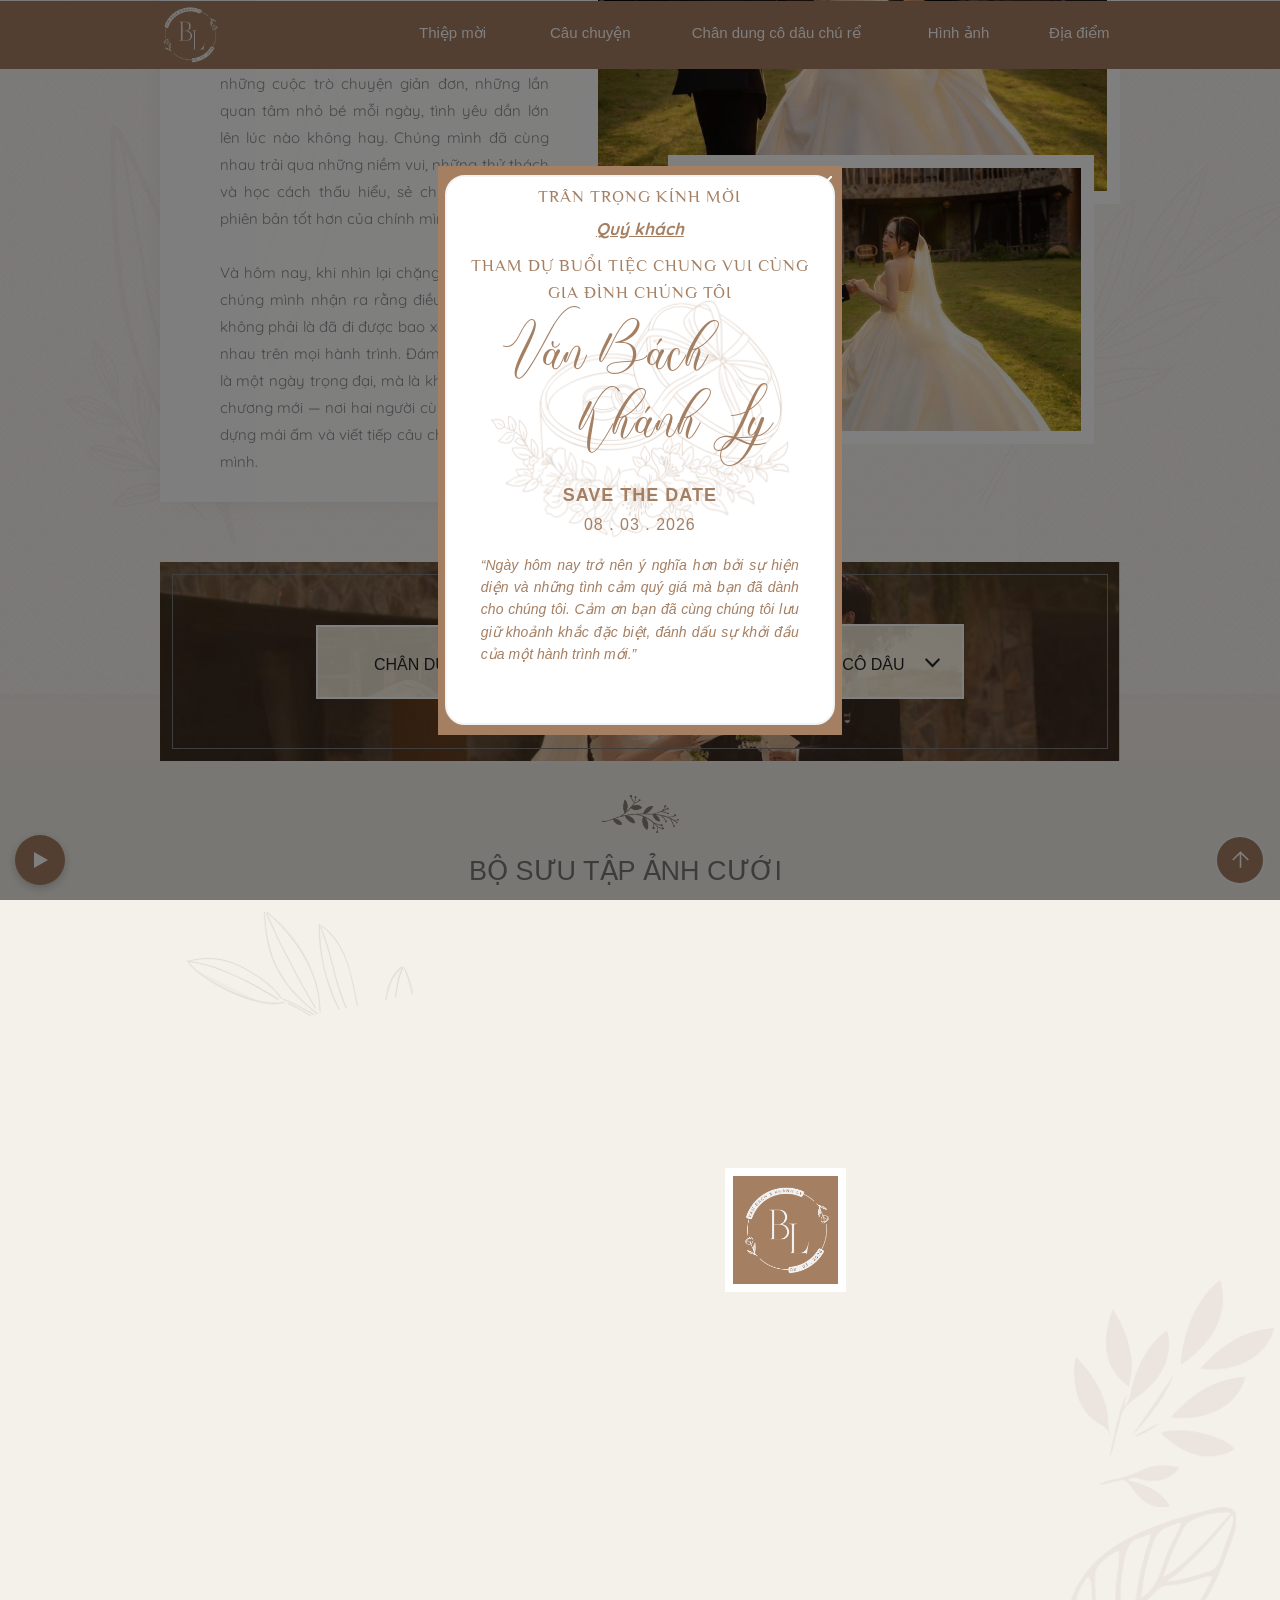
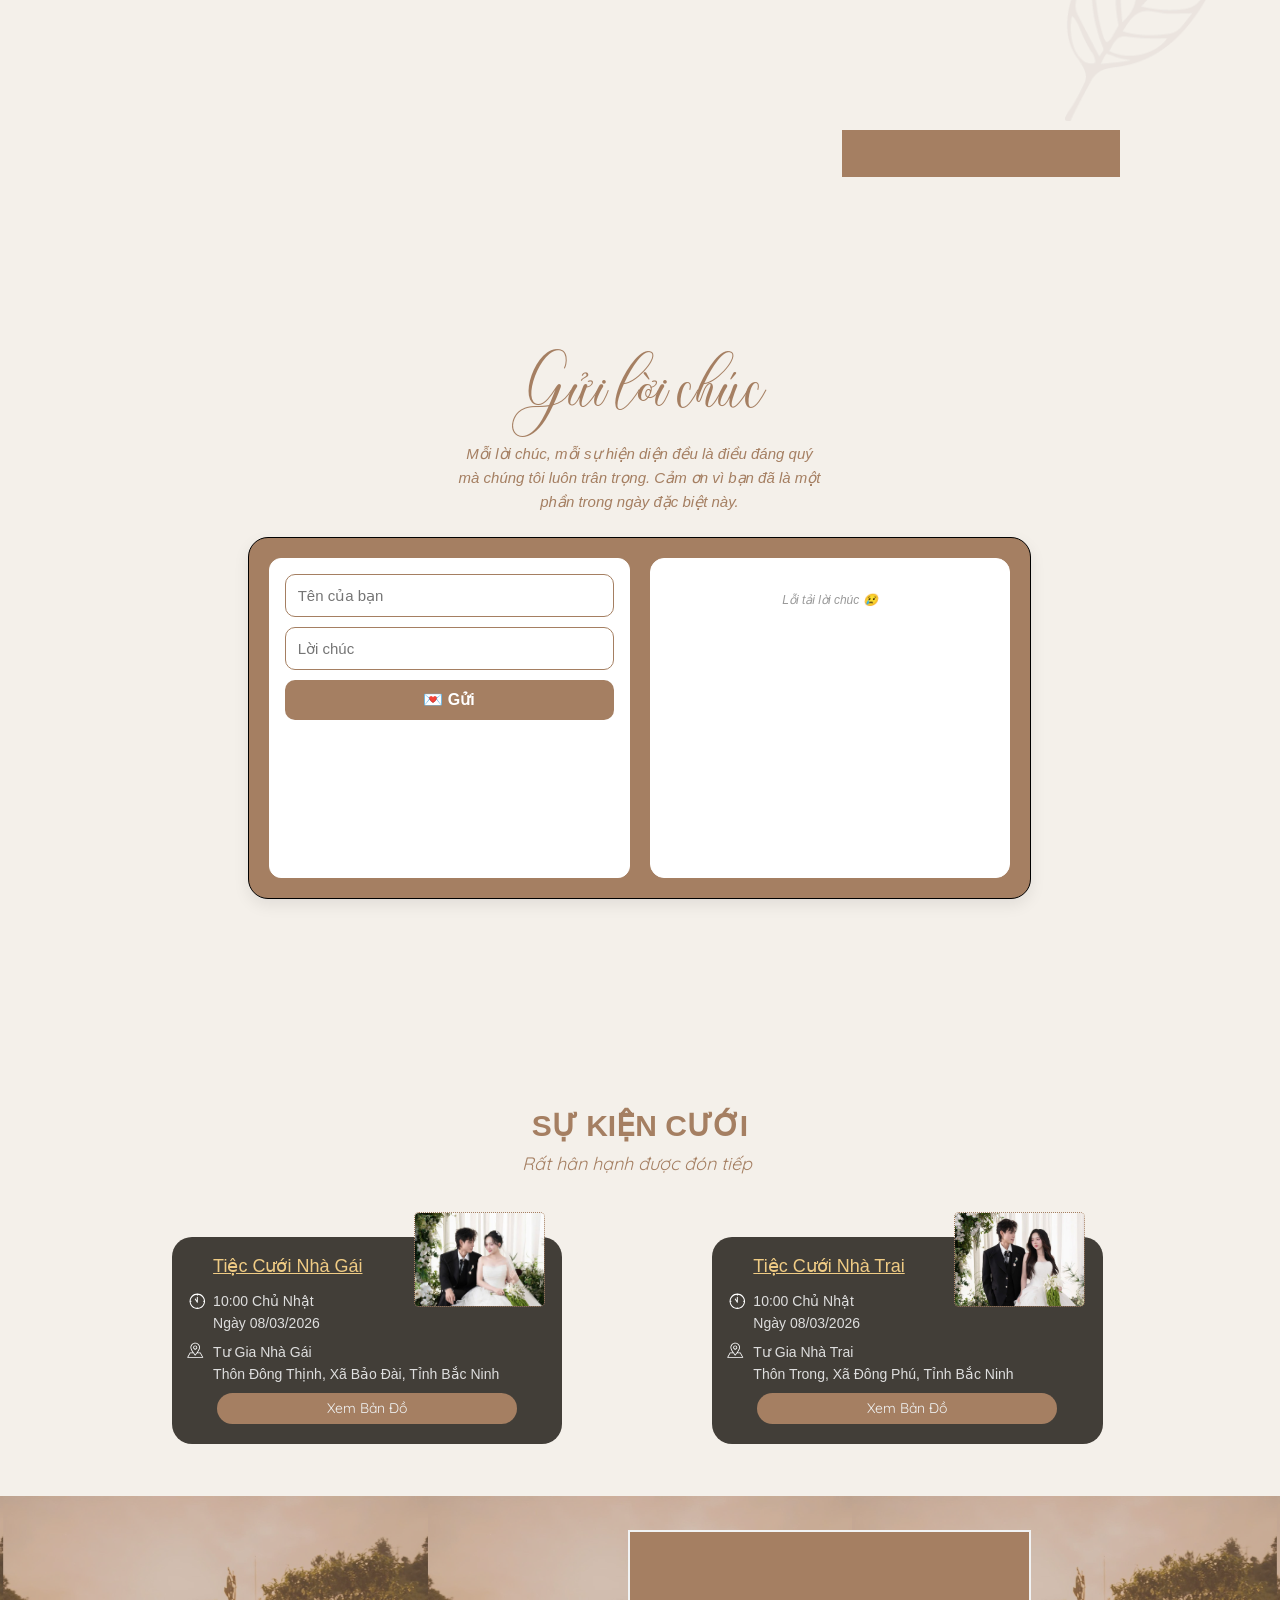
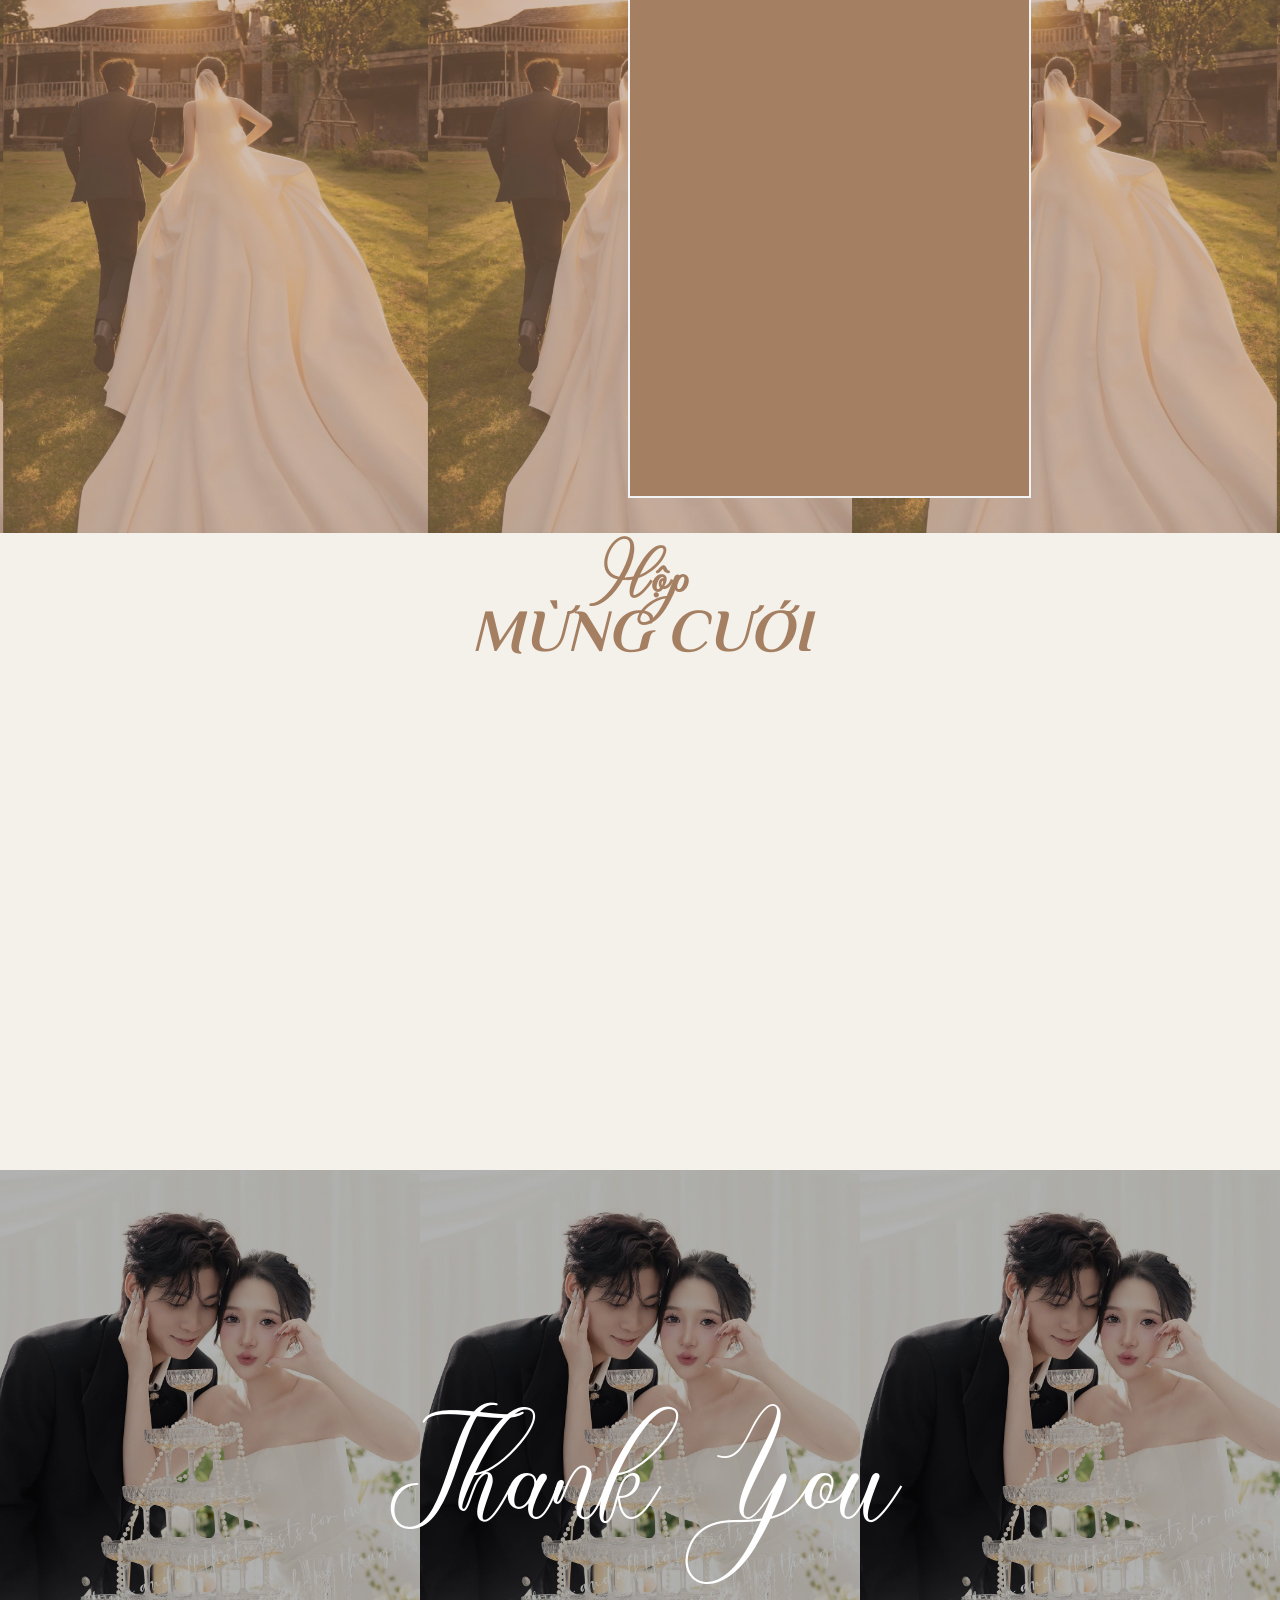
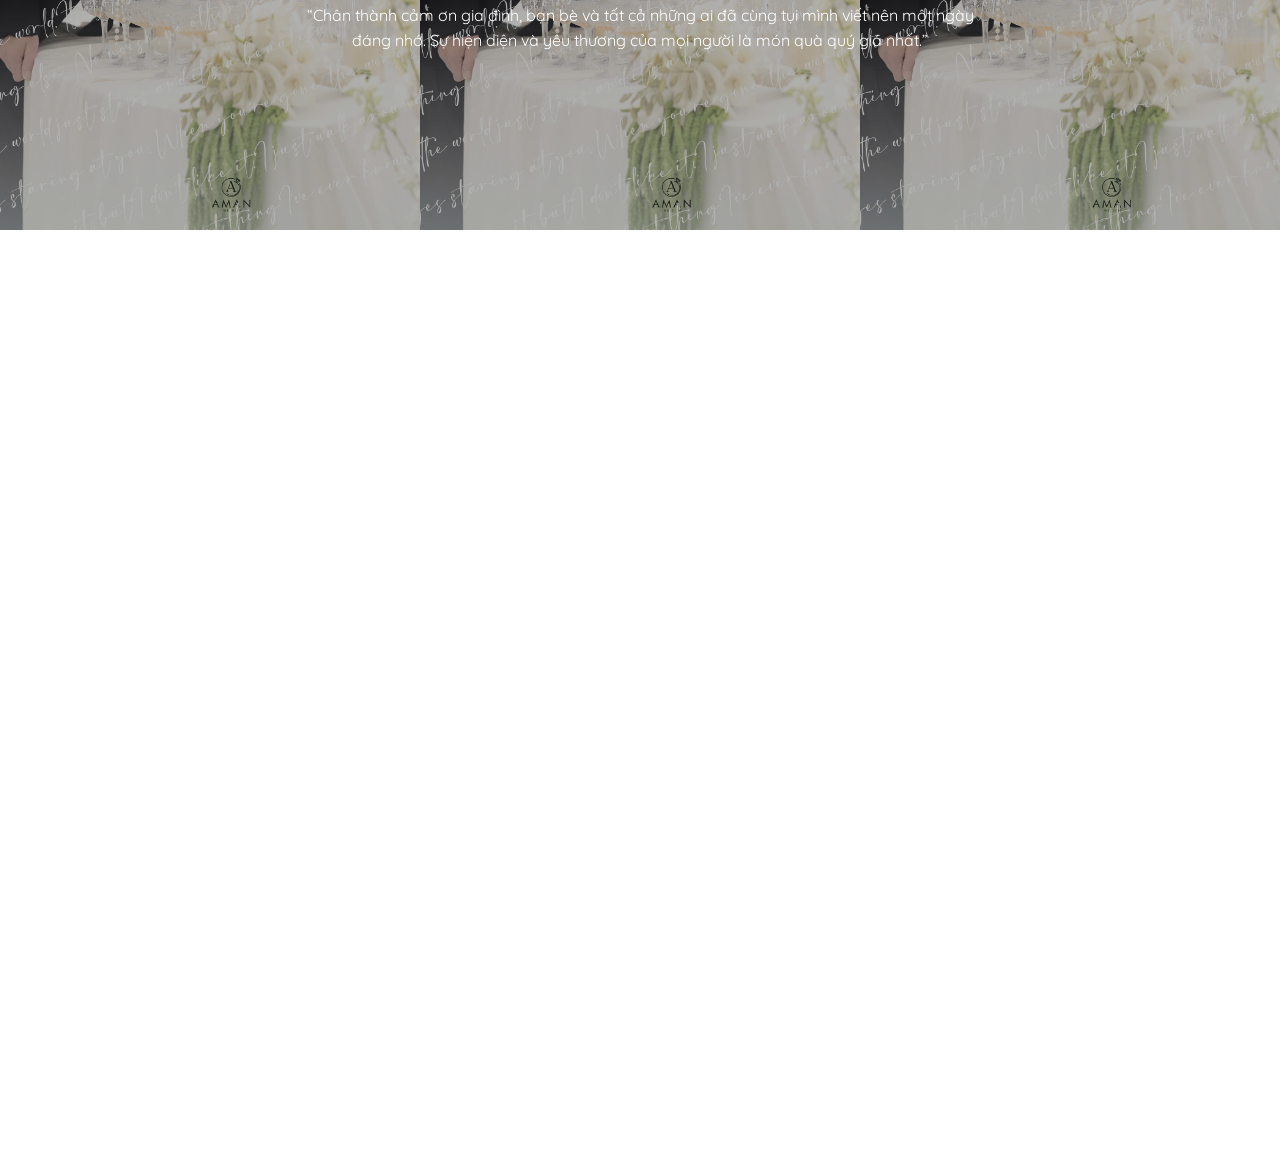
==== src/index.html @ 43224602 "Reorganize site assets into a clean, human-readable structure Consolidate the Unity template clone u" ====
<!DOCTYPE html><html lang="vi"><head><meta charset="UTF-8"><title>Unity – Nơi hai trái tim trở thành một</title><meta http-equiv="Cache-Control" content="no-cache"><meta http-equiv="X-UA-Compatible" content="IE=edge"><meta http-equiv="Expires" content="-1"><meta name="keywords" content="nhà có hỷ, thiệp cưới online, thiệp cưới điện tử, mẫu thiệp cưới đẹp, thiệp cưới, tạo thiệp cưới miễn phí"><meta name="description" content="Unity là mẫu thiệp cưới online mang phong cách hiện đại và tinh tế, tượng trưng cho sự gắn kết và khởi đầu mới của cô dâu chú rể. Thiết kế tối giản nhưng sang trọng giúp câu chuyện tình yêu được truyền tải nhẹ nhàng, cảm xúc và đầy ý nghĩa."><meta name='viewport' content='width=device-width, initial-scale=1' /><script type='text/javascript'>window.ladi_viewport=function(b){var a=document;b=b?b:'innerWidth';var c=window[b];var d=c<768;if(typeof window.ladi_is_desktop=="undefined"||window.ladi_is_desktop==undefined){window.ladi_is_desktop=!d;}var e=960;var f=420;var g='';if(!d){g="width="+e+",user-scalable=no,initial-scale=1.0";}else{var h=1;var i=f;if(i!=c){h=c / i;}g="width="+i+",user-scalable=no,initial-scale="+h+",minimum-scale="+h+",maximum-scale="+h;}var j=a.getElementById("viewport");if(!j){j=a.createElement("meta");j.id="viewport";j.name="viewport";a.head.appendChild(j);}j.setAttribute("content",g);};window.ladi_viewport();window.ladi_fbq_data = [];window.ladi_fbq = function () {window.ladi_fbq_data.push(arguments);};window.ladi_ttq_data = [];window.ladi_ttq = function () {window.ladi_ttq_data.push(arguments);};</script><link rel="canonical" href="index.html" /><meta property="og:url" content="https://www.nhacohy.vn/mau-unity-premium" /><meta property="og:title" content="Unity – Nơi hai trái tim trở thành một" /><meta property="og:type" content="website" /><meta property="og:image" content="https://static.ladipage.net/689218c23c46d40012eac1e2/ok-20260109124711-kqidx.jpg"><meta property="og:description" content="Unity là mẫu thiệp cưới online mang phong cách hiện đại và tinh tế, tượng trưng cho sự gắn kết và khởi đầu mới của cô dâu chú rể. Thiết kế tối giản nhưng sang trọng giúp câu chuyện tình yêu được truyền tải nhẹ nhàng, cảm xúc và đầy ý nghĩa." /><meta name="format-detection" content="telephone=no" /><link rel="icon" type="image/x-icon" href="assets/images/logo/wedding-monogram-icon.png"/><link rel="shortcut icon" href="assets/images/logo/wedding-monogram-icon.png"/><link rel="apple-touch-icon" href="assets/images/logo/wedding-monogram-icon.png"/><link rel="apple-touch-icon-precomposed" href="assets/images/logo/wedding-monogram-icon.png"/><meta name="msapplication-TileImage" content="assets/images/logo/wedding-monogram-icon.png"/><meta name="revisit-after" content="days"/><link rel="dns-prefetch"><link rel="preconnect" href="https://fonts.googleapis.com/" crossorigin><link rel="preconnect" href="https://fonts.gstatic.com/" crossorigin><link rel="preconnect" href="https://w.ladicdn.com/" crossorigin><link rel="preconnect" href="https://s.ladicdn.com/" crossorigin><link rel="preconnect" href="https://api1.ldpform.com/" crossorigin><link rel="preconnect" href="https://a.ladipage.com/" crossorigin><link rel="preconnect" href="https://api.sales.ldpform.net/" crossorigin><link rel="preload" href="assets/css/google-fonts.css" as="style" onload="this.onload = null; this.rel = 'stylesheet';"><link rel="preload" href="assets/js/ladipage.min.js" as="script"><style id="style_ladi" type="text/css">a,abbr,acronym,address,applet,article,aside,audio,b,big,blockquote,body,button,canvas,caption,center,cite,code,dd,del,details,dfn,div,dl,dt,em,embed,fieldset,figcaption,figure,footer,form,h1,h2,h3,h4,h5,h6,header,hgroup,html,i,iframe,img,input,ins,kbd,label,legend,li,mark,menu,nav,object,ol,output,p,pre,q,ruby,s,samp,section,select,small,span,strike,strong,sub,summary,sup,table,tbody,td,textarea,tfoot,th,thead,time,tr,tt,u,ul,var,video{margin:0;padding:0;border:0;outline:0;font-size:100%;font:inherit;vertical-align:baseline;box-sizing:border-box;-webkit-font-smoothing:antialiased;-moz-osx-font-smoothing:grayscale}article,aside,details,figcaption,figure,footer,header,hgroup,menu,nav,section{display:block}body{line-height:1}a{text-decoration:none}ol,ul{list-style:none}blockquote,q{quotes:none}blockquote:after,blockquote:before,q:after,q:before{content:'';content:none}table{border-collapse:collapse;border-spacing:0}.ladi-loading{z-index:900000000000;position:fixed;width:100%;height:100%;top:0;left:0;background-color:rgba(0,0,0,.1)}.ladi-loading .loading{width:80px;height:80px;top:0;left:0;bottom:0;right:0;margin:auto;overflow:hidden;position:absolute}.ladi-loading .loading div{position:absolute;width:6px;height:6px;background:#fff;border-radius:50%;animation:ladi-loading 1.2s linear infinite}.ladi-loading .loading div:nth-child(1){animation-delay:0s;top:37px;left:66px}.ladi-loading .loading div:nth-child(2){animation-delay:-.1s;top:22px;left:62px}.ladi-loading .loading div:nth-child(3){animation-delay:-.2s;top:11px;left:52px}.ladi-loading .loading div:nth-child(4){animation-delay:-.3s;top:7px;left:37px}.ladi-loading .loading div:nth-child(5){animation-delay:-.4s;top:11px;left:22px}.ladi-loading .loading div:nth-child(6){animation-delay:-.5s;top:22px;left:11px}.ladi-loading .loading div:nth-child(7){animation-delay:-.6s;top:37px;left:7px}.ladi-loading .loading div:nth-child(8){animation-delay:-.7s;top:52px;left:11px}.ladi-loading .loading div:nth-child(9){animation-delay:-.8s;top:62px;left:22px}.ladi-loading .loading div:nth-child(10){animation-delay:-.9s;top:66px;left:37px}.ladi-loading .loading div:nth-child(11){animation-delay:-1s;top:62px;left:52px}.ladi-loading .loading div:nth-child(12){animation-delay:-1.1s;top:52px;left:62px}@keyframes ladi-loading{0%,100%,20%,80%{transform:scale(1)}50%{transform:scale(1.5)}}.ladipage-message{position:fixed;width:100%;height:100%;top:0;left:0;z-index:10000000000;background:rgba(0,0,0,.3)}.ladipage-message .ladipage-message-box{width:400px;max-width:calc(100% - 50px);height:160px;border:1px solid rgba(0,0,0,.3);background-color:#fff;position:fixed;top:calc(50% - 155px);left:0;right:0;margin:auto;border-radius:10px}.ladipage-message .ladipage-message-box span{display:block;background-color:rgba(6,21,40,.05);color:#000;padding:12px 15px;font-weight:600;font-size:16px;line-height:16px;border-top-left-radius:10px;border-top-right-radius:10px}.ladipage-message .ladipage-message-box .ladipage-message-text{display:-webkit-box;font-size:14px;padding:0 20px;margin-top:16px;line-height:20px;-webkit-line-clamp:3;-webkit-box-orient:vertical;overflow:hidden;text-overflow:ellipsis;word-break:break-word}.ladipage-message .ladipage-message-box .ladipage-message-close{display:block;position:absolute;right:15px;bottom:10px;margin:0 auto;padding:10px 0;border:none;width:80px;text-transform:uppercase;text-align:center;color:#000;background-color:#e6e6e6;border-radius:5px;text-decoration:none;font-size:14px;line-height:14px;font-weight:600;cursor:pointer;outline:0}.lightbox-screen{display:none;position:fixed;width:100%;height:100%;top:0;left:0;bottom:0;right:0;margin:auto;z-index:9000000080;background:#7f7f7f;user-select:none;-webkit-user-select:none;-moz-user-select:none;-ms-user-select:none}.lightbox-screen *{user-select:none;-webkit-user-select:none;-moz-user-select:none;-ms-user-select:none}.lightbox-screen img{-webkit-user-drag:none;-khtml-user-drag:none;-moz-user-drag:none;-o-user-drag:none;user-drag:none;pointer-events:auto}.lightbox-screen .lightbox-close{position:absolute;z-index:9000000090;cursor:pointer}.lightbox-screen .lightbox-hidden{display:none}.lightbox-screen .lightbox-close{width:16px;height:16px;margin:10px;background-repeat:no-repeat;background-position:center center;background-image:url("data:image/svg+xml;utf8, %3Csvg%20width%3D%2224%22%20height%3D%2224%22%20viewBox%3D%220%200%2024%2024%22%20xmlns%3D%22http%3A%2F%2Fwww.w3.org%2F2000%2Fsvg%22%20fill%3D%22%23fff%22%3E%3Cpath%20fill-rule%3D%22evenodd%22%20clip-rule%3D%22evenodd%22%20d%3D%22M23.4144%202.00015L2.00015%2023.4144L0.585938%2022.0002L22.0002%200.585938L23.4144%202.00015Z%22%3E%3C%2Fpath%3E%3Cpath%20fill-rule%3D%22evenodd%22%20clip-rule%3D%22evenodd%22%20d%3D%22M2.00015%200.585938L23.4144%2022.0002L22.0002%2023.4144L0.585938%202.00015L2.00015%200.585938Z%22%3E%3C%2Fpath%3E%3C%2Fsvg%3E")}.lightbox-screen img.lightbox-item{max-width:none}.lightbox-gallery-track{touch-action:none;display:flex;align-items:center;justify-content:center}.lightbox-gallery-track .lightbox-gallery-preview,.lightbox-gallery-track .lightbox-item{will-change:transform;backface-visibility:hidden;margin:0!important;transform-origin:center center;position:absolute;left:50%;top:50%}.lightbox-nav-btn{position:fixed;top:50%;transform:translateY(-50%);width:50px;height:50px;background-color:rgba(0,0,0,.5);color:#fff;border-radius:50%;display:flex;justify-content:center;align-items:center;cursor:pointer;z-index:9999;user-select:none;font-size:24px;font-weight:700}.lightbox-nav-btn:hover{background-color:rgba(0,0,0,.8)}.lightbox-prev{left:20px}.lightbox-next{right:20px}*{-webkit-tap-highlight-color:#fff0}body{font-size:12px;-ms-text-size-adjust:none;-moz-text-size-adjust:none;-o-text-size-adjust:none;-webkit-text-size-adjust:none;background-color:#fff}.overflow-hidden{overflow:hidden}.ladi-transition{transition:all 150ms linear 0s}.z-index-1{z-index:1}.opacity-0{opacity:0}.height-0{height:0!important}.pointer-events-none{pointer-events:none}.transition-parent-collapse-height{transition:height 150ms linear 0s}.transition-parent-collapse-top{transition:top 150ms linear 0s}.transition-readmore{transition:height 350ms linear 0s}.transition-collapse{transition:height 150ms linear 0s}body.grab{cursor:grab}.ladi-wraper{width:100%;min-height:100%;overflow:hidden;touch-action:manipulation}.ladi-container{position:relative;margin:0 auto;height:100%}.ladi-overlay{position:absolute;top:0;left:0;height:100%;width:100%;pointer-events:none}.ladi-element{position:absolute}@media (hover: hover) {.ladi-check-hover {opacity: 0;}}.ladi-section {margin: 0 auto;position: relative;}.ladi-section[data-tab-id]{display: none;}.ladi-section.selected[data-tab-id]{display: block;}.ladi-section .ladi-section-background {position: absolute;width: 100%;height: 100%;top: 0;left: 0;pointer-events: none;overflow: hidden;}.ladi-gallery {position: absolute;width: 100%;height: 100%;overflow: hidden;}.ladi-gallery .ladi-gallery-view {position: absolute;overflow: hidden;}.ladi-gallery .ladi-gallery-view > .ladi-gallery-view-item {background-size: cover;background-repeat: no-repeat;background-position: center center;width: 100%;height: 100%;position: relative;display: none;transition: transform 500ms ease-in-out;-webkit-backface-visibility: hidden;backface-visibility: hidden;-webkit-perspective: 1000px;perspective: 1000px;}.ladi-gallery .ladi-gallery-view > .ladi-gallery-view-item.play-video {cursor: pointer;}.ladi-gallery .ladi-gallery-view > .ladi-gallery-view-item.play-video:after {content: '';position: absolute;top: 0;left: 0;right: 0;bottom: 0;margin: auto;width: 60px;height: 60px;background: url(assets/icons/play-button.svg) no-repeat center center;background-size: contain;pointer-events: none;cursor: pointer;}.ladi-gallery .ladi-gallery-view > .ladi-gallery-view-item.next, .ladi-gallery .ladi-gallery-view > .ladi-gallery-view-item.selected.right {left: 0;transform: translate3d(100%, 0, 0);}.ladi-gallery .ladi-gallery-view > .ladi-gallery-view-item.prev, .ladi-gallery .ladi-gallery-view > .ladi-gallery-view-item.selected.left {left: 0;transform: translate3d(-100%, 0, 0);}.ladi-gallery .ladi-gallery-view > .ladi-gallery-view-item.next.left, .ladi-gallery .ladi-gallery-view > .ladi-gallery-view-item.prev.right, .ladi-gallery .ladi-gallery-view > .ladi-gallery-view-item.selected {left: 0;transform: translate3d(0, 0, 0);}.ladi-gallery .ladi-gallery-view > .selected, .ladi-gallery .ladi-gallery-view > .next, .ladi-gallery .ladi-gallery-view > .prev {display: block;}.ladi-gallery .ladi-gallery-view > .selected {left: 0;}.ladi-gallery .ladi-gallery-view > .next, .ladi-gallery .ladi-gallery-view > .prev {position: absolute;top: 0;width: 100%;}.ladi-gallery .ladi-gallery-view > .next {left: 100%;}.ladi-gallery .ladi-gallery-view > .prev {left: -100%;}.ladi-gallery .ladi-gallery-view > .next.left, .ladi-gallery .ladi-gallery-view > .prev.right {left: 0;}.ladi-gallery .ladi-gallery-view > .selected.left {left: -100%;}.ladi-gallery .ladi-gallery-view > .selected.right {left: 100%;}.ladi-gallery .ladi-gallery-control {position: absolute;overflow: hidden;}.ladi-gallery .ladi-gallery-view .ladi-gallery-view-arrow {position: absolute;top: calc(50% - (33px) / 2);cursor: pointer;z-index: 90000040;}.ladi-gallery .ladi-gallery-view .ladi-gallery-view-arrow-left {left: 5px;transform: rotateY(180deg);-webkit-transform: rotateY(180deg);}.ladi-gallery .ladi-gallery-view .ladi-gallery-view-arrow-right {right: 5px;}.ladi-gallery .ladi-gallery-control .ladi-gallery-control-arrow {position: absolute;cursor: pointer;z-index: 90000040;}.ladi-gallery .ladi-gallery-control .ladi-gallery-control-box {position: relative;}.ladi-gallery .ladi-gallery-control .ladi-gallery-control-box .ladi-gallery-control-item {background-size: cover;background-repeat: no-repeat;background-position: center center;float: left;position: relative;cursor: pointer;filter: invert(15%);}.ladi-gallery .ladi-gallery-control .ladi-gallery-control-box .ladi-gallery-control-item.play-video:after {content: '';position: absolute;top: 0;left: 0;right: 0;bottom: 0;margin: auto;width: 30px;height: 30px;background: url(assets/icons/play-button.svg) no-repeat center center;background-size: contain;pointer-events: none;cursor: pointer;}.ladi-gallery .ladi-gallery-control .ladi-gallery-control-box .ladi-gallery-control-item:hover {filter: none;}.ladi-gallery .ladi-gallery-control .ladi-gallery-control-box .ladi-gallery-control-item.selected {filter: none;}.ladi-gallery .ladi-gallery-control .ladi-gallery-control-box .ladi-gallery-control-item:last-child {margin-right: 0 !important;margin-bottom: 0 !important;;}.ladi-gallery .ladi-gallery-view .ladi-gallery-view-arrow, .ladi-gallery .ladi-gallery-control .ladi-gallery-control-arrow {width: 33px;height: 33px;background-repeat: no-repeat;background-position: center center;background-image: url("data:image/svg+xml;utf8, %3Csvg%20width%3D%2224%22%20height%3D%2224%22%20viewBox%3D%220%200%2024%2024%22%20xmlns%3D%22http%3A%2F%2Fwww.w3.org%2F2000%2Fsvg%22%20fill%3D%22%23000%22%3E%3Cpath%20fill-rule%3D%22evenodd%22%20clip-rule%3D%22evenodd%22%20d%3D%22M7.00015%200.585938L18.4144%2012.0002L7.00015%2023.4144L5.58594%2022.0002L15.5859%2012.0002L5.58594%202.00015L7.00015%200.585938Z%22%3E%3C%2Fpath%3E%3C%2Fsvg%3E");}.ladi-gallery.ladi-gallery-bottom .ladi-gallery-view {top: 0;width: 100%;}.ladi-gallery.ladi-gallery-bottom .ladi-gallery-control {width: 100%;bottom: 0;}.ladi-gallery.ladi-gallery-bottom .ladi-gallery-control .ladi-gallery-control-arrow {top: calc(50% - (33px) / 2);}.ladi-gallery.ladi-gallery-bottom .ladi-gallery-control .ladi-gallery-control-arrow-left {left: 0px;transform: rotateY(180deg) scale(0.6);-webkit-transform: rotateY(180deg) scale(0.6);}.ladi-gallery.ladi-gallery-bottom .ladi-gallery-control .ladi-gallery-control-arrow-right {right: 0px;transform: scale(0.6);-webkit-transform: scale(0.6);}.ladi-gallery.ladi-gallery-bottom .ladi-gallery-control .ladi-gallery-control-box {display: -webkit-inline-flex;display: inline-flex;left: 0;transition: left 150ms ease-in-out;}.ladi-box {position: absolute;width: 100%;height: 100%;overflow: hidden;}#SECTION_POPUP .ladi-container {z-index: 90000070;}#SECTION_POPUP .ladi-container > .ladi-element {z-index: 90000070;position: fixed;display: none;}#SECTION_POPUP .ladi-container > .ladi-element[data-fixed-close="true"] {position: relative !important;}#SECTION_POPUP .ladi-container > .ladi-element.hide-visibility {display: block !important;visibility: hidden !important;}#SECTION_POPUP .popup-close {position: absolute;right: 0px;top: 0px;z-index: 9000000080;cursor: pointer;width: 16px;height: 16px;margin: 10px;background-repeat: no-repeat;background-position: center center;background-image: url("data:image/svg+xml;utf8, %3Csvg%20width%3D%2224%22%20height%3D%2224%22%20viewBox%3D%220%200%2024%2024%22%20xmlns%3D%22http%3A%2F%2Fwww.w3.org%2F2000%2Fsvg%22%20fill%3D%22%23000%22%3E%3Cpath%20fill-rule%3D%22evenodd%22%20clip-rule%3D%22evenodd%22%20d%3D%22M23.4144%202.00015L2.00015%2023.4144L0.585938%2022.0002L22.0002%200.585938L23.4144%202.00015Z%22%3E%3C%2Fpath%3E%3Cpath%20fill-rule%3D%22evenodd%22%20clip-rule%3D%22evenodd%22%20d%3D%22M2.00015%200.585938L23.4144%2022.0002L22.0002%2023.4144L0.585938%202.00015L2.00015%200.585938Z%22%3E%3C%2Fpath%3E%3C%2Fsvg%3E");}.ladi-popup {position: absolute;width: 100%;height: 100%;}.ladi-popup .ladi-popup-background {height: 100%;width: 100%;pointer-events: none;}.ladi-countdown {position: absolute;width: 100%;height: 100%;display: flex;}.ladi-countdown .ladi-countdown-background {position: absolute;width: 100%;height: 100%;top: 0;left: 0;background-size: inherit;background-attachment: inherit;background-origin: inherit;display: table;pointer-events: none;}.ladi-countdown .ladi-countdown-text {position: absolute;width: 100%;height: 100%;text-decoration: inherit;display: table;pointer-events: none;}.ladi-countdown .ladi-countdown-text span {display: table-cell;vertical-align: middle;}.ladi-countdown > .ladi-element {text-decoration: inherit;background-size: inherit;background-attachment: inherit;background-origin: inherit;position: relative;display: inline-block;}.ladi-countdown > .ladi-element:last-child {margin-right: 0px !important;}.ladi-button{position:absolute;width:100%;height:100%;overflow:hidden}.ladi-button:active{transform:translateY(2px);transition:transform .2s linear}.ladi-button .ladi-button-background{height:100%;width:100%;pointer-events:none;transition:inherit}.ladi-button>.ladi-button-headline,.ladi-button>.ladi-button-shape{width:100%!important;height:100%!important;top:0!important;left:0!important;display:table;user-select:none;-webkit-user-select:none;-moz-user-select:none;-ms-user-select:none}.ladi-button>.ladi-button-shape .ladi-shape{margin:auto;top:0;bottom:0}.ladi-button>.ladi-button-headline .ladi-headline{display:table-cell;vertical-align:middle}.ladi-checkout-product-cart-icon .ladi-cart-number{position:absolute;top:-2px;right:-7px;background:#f36e36;text-align:center;min-width:18px;min-height:18px;font-size:12px;font-weight:700;color:#fff;border-radius:100%;z-index:90000000;padding:3px 4px}.ladi-checkout-product-add-to-cart .ladi-button .loading-dots{width:100%;height:100%;top:0;left:0;position:absolute;display:flex;align-items:center;justify-content:center}.ladi-checkout-product-add-to-cart .ladi-button .loading-dots p{display:inline-block;font-size:32px;line-height:1;animation:.6s infinite loading}.ladi-checkout-product-add-to-cart .ladi-button .loading-dots p:first-child{animation-delay:0s}.ladi-checkout-product-add-to-cart .ladi-button .loading-dots p:nth-child(2){animation-delay:.2s}.ladi-checkout-product-add-to-cart .ladi-button .loading-dots p:nth-child(3){animation-delay:.4s}@keyframes loading{0%,100%{opacity:0}50%{opacity:1}}.ladi-form .ladi-form-checkout-bump-offer-check.multiple.checked:before,.ladi-form .ladi-form-checkout-payment-check.multiple.checked:before{--url:url("data:image/svg+xml,%0A%3Csvg%20width%3D%2224%22%20height%3D%2224%22%20viewBox%3D%220%200%2024%2024%22%20fill%3D%22none%22%20xmlns%3D%22http%3A%2F%2Fwww.w3.org%2F2000%2Fsvg%22%3E%0A%3Cpath%20d%3D%22M18.71%207.20998C18.617%207.11625%2018.5064%207.04186%2018.3846%206.99109C18.2627%206.94032%2018.132%206.91418%2018%206.91418C17.868%206.91418%2017.7373%206.94032%2017.6154%206.99109C17.4936%207.04186%2017.383%207.11625%2017.29%207.20998L9.84%2014.67L6.71%2011.53C6.61348%2011.4367%206.49954%2011.3634%206.37468%2011.3142C6.24983%2011.265%206.1165%2011.2409%205.98232%2011.2432C5.84814%2011.2455%205.71573%2011.2743%205.59265%2011.3278C5.46957%2011.3812%205.35824%2011.4585%205.265%2011.555C5.17176%2011.6515%205.09845%2011.7654%205.04924%2011.8903C5.00004%2012.0152%204.97591%2012.1485%204.97823%2012.2827C4.98055%2012.4168%205.00928%2012.5492%205.06277%2012.6723C5.11627%2012.7954%205.19348%2012.9067%205.29%2013L9.13%2016.84C9.22296%2016.9337%209.33356%2017.0081%209.45542%2017.0589C9.57728%2017.1096%209.70799%2017.1358%209.84%2017.1358C9.97201%2017.1358%2010.1027%2017.1096%2010.2246%2017.0589C10.3464%2017.0081%2010.457%2016.9337%2010.55%2016.84L18.71%208.67998C18.8115%208.58634%2018.8925%208.47269%2018.9479%208.34619C19.0033%208.21969%2019.0319%208.08308%2019.0319%207.94498C19.0319%207.80688%2019.0033%207.67028%2018.9479%207.54378C18.8925%207.41728%2018.8115%207.30363%2018.71%207.20998Z%22%20fill%3D%22%231852FA%22%2F%3E%0A%3C%2Fsvg%3E%0A");pointer-events:none;top:-1px;left:-1px;transform:none}.ladi-form,.ladi-form .ladi-form-item-container{position:absolute;width:100%;height:100%}.ladi-form>.ladi-element,.ladi-form>.ladi-element .ladi-form-item-container,.ladi-form>.ladi-element .ladi-form-item-container .ladi-form-item .ladi-form-checkbox-item span[data-checked=true],.ladi-form>.ladi-element .ladi-form-item-container .ladi-form-item .ladi-form-control:not(.ladi-form-control-select){text-transform:inherit;text-decoration:inherit;text-align:inherit;letter-spacing:inherit;color:inherit;background-size:inherit;background-attachment:inherit;background-origin:inherit}.ladi-form .ladi-button>.ladi-button-headline{color:initial;font-size:initial;font-weight:initial;text-transform:initial;text-decoration:initial;font-style:initial;text-align:initial;letter-spacing:initial;line-height:initial}.ladi-form [data-form-checkout-item=bump_offer] .ladi-form-item,.ladi-form>[data-quantity=true] .ladi-form-item-container{overflow:hidden}.ladi-form>.ladi-element .ladi-form-item-container .ladi-form-item{text-transform:inherit;text-decoration:inherit;text-align:inherit;letter-spacing:inherit;color:inherit}.ladi-form>.ladi-element .ladi-form-item-container .ladi-form-item-background{background-size:inherit;background-attachment:inherit;background-origin:inherit}.ladi-form>.ladi-element .ladi-form-item-container .ladi-form-item .ladi-form-control-select{-webkit-appearance:none;-moz-appearance:none;appearance:none;background-size:9px 6px!important;background-position:right .5rem center;background-repeat:no-repeat;padding-right:24px;text-transform:inherit;text-align:inherit;letter-spacing:inherit;color:inherit;background-size:inherit;background-attachment:inherit;background-origin:inherit}.ladi-form>.ladi-element .ladi-form-item-container .ladi-form-item .ladi-form-checkbox-item,.ladi-form>.ladi-element .ladi-form-item-container .ladi-form-item .ladi-form-checkbox-item span[data-checked=false]{text-transform:inherit;text-align:inherit;letter-spacing:inherit;background-size:inherit;background-attachment:inherit;background-origin:inherit;color:inherit}.ladi-form>.ladi-element .ladi-form-item-container .ladi-form-item .ladi-form-control-select-2{width:calc(100% / 2 - 5px);max-width:calc(100% / 2 - 5px);min-width:calc(100% / 2 - 5px)}.ladi-form>.ladi-element .ladi-form-item-container .ladi-form-item .ladi-form-control-select-2:nth-child(3),.ladi-form>.ladi-element .ladi-form-item-container .ladi-form-item .ladi-form-control-select-3:nth-child(3),.ladi-form>.ladi-element .ladi-form-item-container .ladi-form-item .ladi-form-control-select-3:nth-child(4){margin-left:7.5px}.ladi-form>.ladi-element .ladi-form-item-container .ladi-form-item .ladi-form-control-select-3{width:calc(100% / 3 - 5px);max-width:calc(100% / 3 - 5px);min-width:calc(100% / 3 - 5px)}.ladi-form>.ladi-element .ladi-form-item-container .ladi-form-item .ladi-form-control-select option{color:initial}.ladi-form>.ladi-element .ladi-form-item-container .ladi-form-item .ladi-form-control-select:not([data-selected=""]){text-decoration:inherit}.ladi-form>.ladi-element .ladi-form-item-container .ladi-form-item .ladi-form-checkbox-item{text-decoration:inherit;vertical-align:middle}.ladi-form>.ladi-element .ladi-form-item-container .ladi-form-item .ladi-form-checkbox-box-item{display:inline-block;width:fit-content}.ladi-form>.ladi-element .ladi-form-item-container .ladi-form-item .ladi-form-checkbox-item span{user-select:none;-webkit-user-select:none;-moz-user-select:none;-ms-user-select:none}.ladi-form .ladi-form-item-title-value{font-weight:700;word-break:break-word}.ladi-form .ladi-form-label-container{position:relative;width:100%}.ladi-form .ladi-form-control-file{background-repeat:no-repeat;background-position:calc(100% - 5px) center}.ladi-form .ladi-form-label-container .ladi-form-label-item{display:inline-block;cursor:pointer;position:relative;border-radius:0!important;user-select:none;-webkit-user-select:none;-moz-user-select:none;-ms-user-select:none}.ladi-form .ladi-form-label-container .ladi-form-label-item.image{background-size:cover;background-repeat:no-repeat;background-position:center}.ladi-form .ladi-form-label-container .ladi-form-label-item.no-value{display:none!important}.ladi-form .ladi-form-label-container .ladi-form-label-item.text.disabled{opacity:.35}.ladi-form .ladi-form-label-container .ladi-form-label-item.image.disabled{opacity:.2}.ladi-form .ladi-form-label-container .ladi-form-label-item.color.disabled{opacity:.15}.ladi-form .ladi-form-label-container .ladi-form-label-item.selected:before{content:'';width:0;height:0;bottom:-1px;right:-1px;position:absolute;border-width:0 0 15px 15px;border-color:transparent;border-style:solid}.ladi-form .ladi-form-label-container .ladi-form-label-item.selected:after{content:'';background-image:url("data:image/svg+xml;utf8,%3Csvg xmlns='http://www.w3.org/2000/svg' enable-background='new 0 0 12 12' viewBox='0 0 12 12' x='0' fill='%23fff' y='0'%3E%3Cg%3E%3Cpath d='m5.2 10.9c-.2 0-.5-.1-.7-.2l-4.2-3.7c-.4-.4-.5-1-.1-1.4s1-.5 1.4-.1l3.4 3 5.1-7c .3-.4 1-.5 1.4-.2s.5 1 .2 1.4l-5.7 7.9c-.2.2-.4.4-.7.4 0-.1 0-.1-.1-.1z'%3E%3C/path%3E%3C/g%3E%3C/svg%3E");background-repeat:no-repeat;background-position:bottom right;width:7px;height:7px;bottom:0;right:0;position:absolute}.ladi-form .ladi-form-item{width:100%;height:100%;position:absolute}.ladi-form .ladi-form-item-background{position:absolute;width:100%;height:100%;top:0;left:0;pointer-events:none}.ladi-form .ladi-form-item.ladi-form-checkbox{height:auto;padding:0 5px}.ladi-form .ladi-form-item .ladi-form-control{background-color:transparent;min-width:100%;min-height:100%;max-width:100%;max-height:100%;width:100%;height:100%;padding:0 5px;color:inherit;font-size:inherit;border:none}.ladi-form .ladi-form-item.ladi-form-checkbox.ladi-form-checkbox-vertical .ladi-form-checkbox-item{margin-top:0!important;margin-left:0!important;margin-right:0!important;display:flex;align-items:center;border:none}.ladi-form .ladi-form-item.ladi-form-checkbox.ladi-form-checkbox-horizontal .ladi-form-checkbox-item{margin-top:0!important;margin-left:0!important;margin-right:10px!important;display:inline-flex;align-items:center;border:none;position:relative}.ladi-form .ladi-form-item.ladi-form-checkbox .ladi-form-checkbox-item input{margin-right:5px;display:block}.ladi-form .ladi-form-item.ladi-form-checkbox .ladi-form-checkbox-item span{cursor:default;word-break:break-word}.ladi-form .ladi-form-item textarea.ladi-form-control{resize:none;padding:5px}.ladi-form .ladi-button{cursor:pointer}.ladi-form .ladi-button .ladi-headline{cursor:pointer;user-select:none}.ladi-form .ladi-element .ladi-form-otp::-webkit-inner-spin-button,.ladi-form .ladi-element .ladi-form-otp::-webkit-outer-spin-button{-webkit-appearance:none;margin:0}.ladi-form .ladi-element .ladi-form-item .button-get-code{display:none;position:absolute;right:0;top:0;bottom:0;margin:auto 0;line-height:initial;padding:5px 10px;height:max-content;cursor:pointer;user-select:none;-webkit-user-select:none;-moz-user-select:none;-ms-user-select:none}.ladi-form .ladi-element .ladi-form-item .button-get-code.hide-visibility{display:block!important;visibility:hidden!important}.ladi-form .ladi-form-checkout-bump-offer-product.option-2,.ladi-form .ladi-form-item.otp-resend .button-get-code,.ladi-form [data-form-checkout-item=payment] .ladi-form-checkout-payment-content div>span{display:block}.ladi-form .ladi-form-item.otp-countdown:before{content:attr(data-countdown-time) "s";position:absolute;top:0;bottom:0;margin:auto 0;height:max-content;line-height:initial}.ladi-form [data-variant=true] select option[disabled]{background:#fff;color:#b8b8b8!important}.ladi-google-recaptcha-checkbox{position:absolute;display:inline-block;transform:translateY(-100%);margin-top:-5px;z-index:90000010}.ladi-element[data-form-checkout-item]{padding:0}.ladi-form .ladi-form-checkout-title{margin-bottom:8px}.ladi-form .ladi-element[data-form-checkout-item] .ladi-form-item,.ladi-form .ladi-element[data-form-checkout-item] .ladi-form-item-container{height:auto!important;position:unset!important}.ladi-form .ladi-form-checkout-box{gap:12px;display:flex;flex-flow:column;margin:8px 12px;margin-top:14px!important;padding-bottom:14px;border-left:none!important;border-right:none!important;border-top:none!important;border-radius:0!important}.ladi-form .ladi-form-checkout-box:last-child{border:none!important;padding-bottom:4px}.ladi-form .ladi-form-checkout-box:first-child,.ladi-form .ladi-form-checkout-bump-offer-product .item-product:first-child{margin-top:0}.ladi-form .ladi-form-checkout-payment-item{display:flex;flex-flow:row;gap:12px;align-items:center;--check-size:18px;--width-quantity:65px}.ladi-form .ladi-form-checkout-payment-check{--border-size:1px;width:var(--check-size);height:var(--check-size);flex:0 0 var(--check-size);border:var(--border-size) solid;border-radius:100%;display:block;position:relative}.ladi-form .ladi-form-checkout-payment-check.checked:before{content:"";width:calc(var(--check-size)/ 2);height:calc(var(--check-size)/ 2);border-radius:inherit;display:block;position:absolute;top:0;left:0;transform:translate(calc(50% - var(--border-size)),calc(50% - var(--border-size)))}.ladi-form .ladi-form-checkout-bump-offer-check.multiple,.ladi-form .ladi-form-checkout-payment-check.multiple{border-radius:4px}.ladi-form .ladi-form-checkout-payment-check.multiple.checked:before{content:"";-webkit-mask-image:var(--url);mask-image:var(--url);width:var(--check-size);height:var(--check-size);-webkit-mask-size:var(--check-size);mask-size:var(--check-size);background-color:#fff;position:absolute}.ladi-form .ladi-form-checkout-payment-content,.ladi-form .ladi-form-checkout-product-content{display:flex;flex-flow:row;--gap:10px;gap:var(--gap);align-items:center;width:calc(100% - var(--width-quantity) - var(--check-size) - var(--gap) * 2)}.ladi-form .ladi-form-checkout-payment-content img,.ladi-form .ladi-form-checkout-product-content img{width:36px;max-height:36px;border-radius:4px}.ladi-form .ladi-form-checkout-payment-content div,.ladi-form .ladi-form-checkout-product-content div{display:flex;flex-flow:column}.ladi-form .ladi-form-checkout-payment-content div>span,.ladi-form .ladi-form-checkout-product-content div>span{font-size:inherit}.ladi-form .ladi-form-checkout-payment-content div>span.small,.ladi-form .ladi-form-checkout-product-content div>span.small{font-size:80%;opacity:.8}.ladi-form .ladi-form-checkout-payment-content div .price.price-compare,.ladi-form .ladi-form-checkout-product-content div .price.price-compare{display:flex;align-items:center;gap:8px;flex-direction:row!important}.ladi-form .ladi-form-checkout-payment-quantity,.ladi-form .ladi-form-checkout-product-quantity{position:relative;--icon-size:calc(var(--check-size) * 0.8)}.ladi-form .ladi-form-checkout-payment-quantity input,.ladi-form .ladi-form-checkout-product-quantity input{padding:4px calc(var(--check-size)) 4px 8px;border-radius:8px;position:relative;width:var(--width-quantity);min-height:34px;border:1px solid;background-color:transparent;top:0;left:0;display:block}.ladi-form .ladi-form-checkout-payment-quantity input::-webkit-inner-spin-button,.ladi-form .ladi-form-checkout-payment-quantity input::-webkit-outer-spin-button{-webkit-appearance:none;margin:0}.ladi-form .ladi-form-checkout-payment-quantity .up{width:var(--icon-size);height:var(--icon-size);top:-1px;right:5px;cursor:pointer;display:block;position:absolute}.ladi-form .ladi-form-checkout-payment-quantity .up:before{content:'';--url:url("data:image/svg+xml,%3Csvg%20width%3D%2216%22%20height%3D%2216%22%20viewBox%3D%220%200%2016%2016%22%20fill%3D%22none%22%20xmlns%3D%22http%3A%2F%2Fwww.w3.org%2F2000%2Fsvg%22%3E%3Cpath%20fill-rule%3D%22evenodd%22%20clip-rule%3D%22evenodd%22%20d%3D%22M3.14645%206.14645C3.34171%205.95118%203.65829%205.95118%203.85355%206.14645L8%2010.2929L12.1464%206.14645C12.3417%205.95118%2012.6583%205.95118%2012.8536%206.14645C13.0488%206.34171%2013.0488%206.65829%2012.8536%206.85355L8.35355%2011.3536C8.15829%2011.5488%207.84171%2011.5488%207.64645%2011.3536L3.14645%206.85355C2.95118%206.65829%202.95118%206.34171%203.14645%206.14645Z%22%20fill%3D%22black%22%20transform%3D%22rotate(180%208%208)%22%2F%3E%3C%2Fsvg%3E");-webkit-mask-image:var(--url);mask-image:var(--url);display:block;position:absolute;width:var(--icon-size);height:var(--icon-size);pointer-events:none;top:4px;left:2px;-webkit-mask-size:var(--icon-size);mask-size:var(--icon-size)}.ladi-form .ladi-form-checkout-payment-quantity .down{width:var(--icon-size);height:var(--icon-size);right:5px;cursor:pointer;display:block;position:absolute;bottom:3px}.ladi-form .ladi-form-checkout-payment-quantity .down:before{content:'';--url:url("data:image/svg+xml,%3Csvg%20width%3D%2216%22%20height%3D%2216%22%20viewBox%3D%220%200%2016%2016%22%20fill%3D%22none%22%20xmlns%3D%22http%3A%2F%2Fwww.w3.org%2F2000%2Fsvg%22%3E%0A%3Cpath%20fill-rule%3D%22evenodd%22%20clip-rule%3D%22evenodd%22%20d%3D%22M3.14645%206.14645C3.34171%205.95118%203.65829%205.95118%203.85355%206.14645L8%2010.2929L12.1464%206.14645C12.3417%205.95118%2012.6583%205.95118%2012.8536%206.14645C13.0488%206.34171%2013.0488%206.65829%2012.8536%206.85355L8.35355%2011.3536C8.15829%2011.5488%207.84171%2011.5488%207.64645%2011.3536L3.14645%206.85355C2.95118%206.65829%202.95118%206.34171%203.14645%206.14645Z%22%20fill%3D%22black%22%2F%3E%0A%3C%2Fsvg%3E");-webkit-mask-image:var(--url);mask-image:var(--url);display:block;position:absolute;width:var(--icon-size);height:var(--icon-size);pointer-events:none;left:2px;-webkit-mask-size:var(--icon-size);mask-size:var(--icon-size)}.ladi-form [data-form-checkout-item=payment] .ladi-form-item{display:table}.ladi-form [data-form-checkout-item=payment] .ladi-form-item .ladi-form-checkout-payment-content{width:calc(100% - 18px)}.ladi-form [data-form-checkout-item=payment] .ladi-form-item .ladi-form-checkout-payment-content div{display:table-cell;vertical-align:middle;padding:0 6px;cursor:pointer;width:100%;position:relative}.ladi-form [data-form-checkout-item=payment] .ladi-form-item .ladi-form-checkout-payment-content div.arrow:before{content:'';--url:url("data:image/svg+xml,%3Csvg%20width%3D%2216%22%20height%3D%2216%22%20viewBox%3D%220%200%2016%2016%22%20fill%3D%22none%22%20xmlns%3D%22http%3A%2F%2Fwww.w3.org%2F2000%2Fsvg%22%3E%0A%3Cpath%20fill-rule%3D%22evenodd%22%20clip-rule%3D%22evenodd%22%20d%3D%22M6.14645%203.14645C6.34171%202.95118%206.65829%202.95118%206.85355%203.14645L11.3536%207.64645C11.5488%207.84171%2011.5488%208.15829%2011.3536%208.35355L6.85355%2012.8536C6.65829%2013.0488%206.34171%2013.0488%206.14645%2012.8536C5.95118%2012.6583%205.95118%2012.3417%206.14645%2012.1464L10.2929%208L6.14645%203.85355C5.95118%203.65829%205.95118%203.34171%206.14645%203.14645Z%22%20fill%3D%22black%22%2F%3E%0A%3C%2Fsvg%3E");-webkit-mask-image:var(--url);mask-image:var(--url);position:absolute;width:20px;height:20px;top:0;right:0;bottom:0;display:block;margin:auto;-webkit-mask-size:100%;mask-size:100%}.ladi-form [data-form-checkout-item=total_price]{display:flex;flex-flow:column;gap:3px;justify-content:center}.ladi-form [data-form-checkout-item=total_price] .line{display:inline-flex;justify-content:space-between;align-items:center}.ladi-form [data-form-checkout-item=total_price] .title-number-price.big,.ladi-form [data-form-checkout-item=total_price] .title-price.big{font-weight:700;font-size:130%}.ladi-form [data-form-checkout-item=total_price] .title-number-price{font-size:115%}.ladi-form [data-form-checkout-item=total_price] .space{border-top:1px solid;margin:15px 0 10px}.ladi-form .ladi-form-checkout-bump-offer-checkbox{display:flex;flex-flow:row;gap:8px;padding:8px;margin:12px 8px 0;border-radius:8px;align-items:center;--check-size-bumpoffer:18px;--width-quantity-bumpoffer:60px}.ladi-form .ladi-form-checkout-bump-offer-checkbox.checkbox-bump-offer-1{background-color:#3c72f9;margin:0}.ladi-form .ladi-form-checkout-bump-offer-checkbox.checkbox-bump-offer-1 p{color:#fff}.ladi-form .ladi-form-checkout-bump-offer-checkbox.checkbox-bump-offer-2{background-color:#fde298;margin:12px 0 4px}.ladi-form .ladi-form-checkout-bump-offer-checkbox.checkbox-bump-offer-3{background-color:#f3f4f5;margin:8px 0 0;padding:4px 8px;width:max-content}.ladi-form .ladi-form-checkout-bump-offer-checkbox.checkbox-bump-offer-3 .ladi-form-checkout-bump-offer-check{width:12px;height:12px;flex:0 0 12px}.ladi-form .ladi-form-checkout-bump-offer-check{--border-size:1px;width:var(--check-size-bumpoffer);height:var(--check-size-bumpoffer);flex:0 0 var(--check-size-bumpoffer);border:var(--border-size) solid #cfd3d8;background-color:#fff;border-radius:100%;display:block;position:relative}.ladi-form .ladi-form-checkout-bump-offer-check.checked:before{content:"";width:calc(var(--check-size-bumpoffer)/ 2);height:calc(var(--check-size-bumpoffer)/ 2);border-radius:inherit;display:block;position:absolute;top:0;left:0;transform:translate(calc(50% - var(--border-size)),calc(50% - var(--border-size)))}.ladi-form .ladi-form-checkout-bump-offer-check.multiple.checked:before{content:"";-webkit-mask-image:var(--url);mask-image:var(--url);width:var(--check-size-bumpoffer);height:var(--check-size-bumpoffer);-webkit-mask-size:var(--check-size-bumpoffer);mask-size:var(--check-size-bumpoffer);background-color:#000;position:absolute}.ladi-form .ladi-form-checkout-bump-offer-checkbox.checkbox-bump-offer-3 .ladi-form-checkout-bump-offer-check.multiple.checked:before{top:-5px;left:-3px}.ladi-form .ladi-form-checkout-bump-offer-product{display:flex;flex-flow:row;gap:16px;margin:8px 12px;align-items:center;border-left:none!important;border-right:none!important;border-top:none!important;border-radius:0!important}.ladi-form .ladi-form-checkout-bump-offer-product.option-1{display:block!important;padding-bottom:8px}.ladi-form .ladi-form-item:last-child .ladi-form-checkout-bump-offer-product{border:none!important}.ladi-form .ladi-form-checkout-bump-offer-product .item-product{display:flex;gap:16px;align-items:flex-start;margin-top:16px;margin-bottom:12px}.ladi-form .ladi-form-checkout-bump-offer-product .item-product:last-child{margin-bottom:0}.ladi-form .ladi-form-checkout-bump-offer-product .item-product img{width:48px;height:48px;border-radius:4px;overflow:hidden}.ladi-form .ladi-form-checkout-bump-offer-product .item-product .item-product-title{font-size:90%;opacity:.6}.ladi-form .ladi-form-checkout-bump-offer-product .item-product .item-product-description{color:#9fa7b1;text-overflow:ellipsis;overflow:hidden;-webkit-line-clamp:2;display:-webkit-box;-webkit-box-orient:vertical}.ladi-form .ladi-form-checkout-bump-offer-product .item-detail{display:flex;flex-direction:column}.ladi-form .ladi-form-checkout-bump-offer-product .item-detail .shock-promotion-label{background-color:#ef9300;width:max-content;border-radius:4px;padding:2px 8px;color:#fff;margin-bottom:4px;font-weight:600}.ladi-form .ladi-form-checkout-bump-offer-product .item-detail .pr-name{font-weight:400;font-size:120%;line-height:1.4}.ladi-form .ladi-form-checkout-bump-offer-product .item-detail .pr-price{font-weight:400;line-height:1.4}.ladi-form .ladi-form-checkout-bump-offer-product .item-detail span a{text-decoration:line-through;opacity:.6}.ladi-form .ladi-form-checkout-bump-offer-product .item-detail .special{background-color:#e01a1a;padding:2px 8px;margin-right:6px;color:#fff;border-radius:4px;font-size:80%}.ladi-form [data-form-checkout-item=coupon_code] .content-discount-block{padding:12px;border-radius:4px;display:flex;align-items:center;justify-content:space-between}.ladi-form [data-form-checkout-item=coupon_code] .ladi-form-item{display:flex;align-items:center;justify-content:space-between}.ladi-form [data-form-checkout-item=coupon_code] .content-discount-block .title{display:flex;align-items:center;gap:8px}.ladi-form [data-form-checkout-item=coupon_code] .content-discount-block .placeholder span,.ladi-form [data-form-checkout-item=coupon_code] .content-discount-block .title span{font-weight:400;font-size:100%;line-height:1.4}.ladi-form [data-form-checkout-item=coupon_code] .content-discount-block .title i{width:16px;height:16px;mask-image:url(assets/icons/discount-coupon.svg);display:inline-block;mask-size:cover}.ladi-form [data-form-checkout-item=coupon_code] .content-discount-block .placeholder{display:flex;align-items:center;gap:8px;cursor:pointer}.ladi-form [data-form-checkout-item=coupon_code] .content-discount-block .placeholder i{width:16px;height:16px;mask-image:url(assets/icons/arrow-left.svg);display:inline-block;mask-size:cover;background-color:#6d6d6d!important}.ladi-form > .ladi-element .ladi-form-item-container .ladi-form-item .ladi-form-control-select {background-image: url("data:image/svg+xml;utf8, %3Csvg%20width%3D%2232%22%20height%3D%2224%22%20viewBox%3D%220%200%2032%2024%22%20xmlns%3D%22http%3A%2F%2Fwww.w3.org%2F2000%2Fsvg%22%3E%3Cpolygon%20points%3D%220%2C0%2032%2C0%2016%2C24%22%20style%3D%22fill%3A%20rgb(0%2C%200%2C%200)%22%3E%3C%2Fpolygon%3E%3C%2Fsvg%3E");}.ladi-group {position: absolute;width: 100%;height: 100%;}.ladi-shape {position: absolute;width: 100%;height: 100%;pointer-events: none;}.ladi-shape .ladi-cart-number {position: absolute;top: -2px;right: -7px;background: #f36e36;text-align: center;width: 18px;height: 18px;line-height: 18px;font-size: 12px;font-weight: bold;color: #fff;border-radius: 100%;}.ladi-html-code {position: absolute;width: 100%;height: 100%;}.ladi-image {position: absolute;width: 100%;height: 100%;overflow: hidden;}.ladi-image .ladi-image-background {background-repeat: no-repeat;background-position: left top;background-size: cover;background-attachment: scroll;background-origin: content-box;position: absolute;margin: 0 auto;width: 100%;height: 100%;pointer-events: none;} .ladi-headline {width: 100%;display: inline-block;word-break: break-word;background-size: cover;background-position: center center;}.ladi-headline a {text-decoration: underline;} .ladi-paragraph {width: 100%;display: inline-block;word-break: break-word;}.ladi-paragraph a {text-decoration: underline;}a[data-action] {user-select: none;-webkit-user-select: none;-moz-user-select: none;-ms-user-select: none;cursor: pointer;}a:visited {color: inherit;}a:link {color: inherit;}[data-opacity="0"] {opacity: 0;}[data-hidden="true"] {display: none;}[data-action="true"] {cursor: pointer;}.ladi-hidden {display: none;}.ladi-animation {-webkit-animation-fill-mode: both;animation-fill-mode: both;}.ladi-animation-hidden {visibility: hidden !important;opacity: 0 !important;}.element-click-selected {cursor: pointer;}.is-2nd-click {cursor: pointer;}.ladi-button-shape.is-2nd-click, .ladi-accordion-shape.is-2nd-click {z-index: 3;}.backdrop-popup {display: none;position: fixed;top: 0;left: 0;right: 0;bottom: 0;z-index: 90000060;}.backdrop-dropbox {display: none;position: fixed;top: 0;left: 0;right: 0;bottom: 0;z-index: 90000040;}.ladi-lazyload {background-image: none !important;}.ladi-list-paragraph ul li.ladi-lazyload:before {background-image: none !important;}@media (min-width: 768px) {.ladi-gallery-fullwidth {width: 100vw !important;left: calc(-50vw + 50%) !important;box-sizing: border-box !important;transform: none !important;}.ladi-gallery-fullwidth .ladi-gallery-view-item {transition-duration: 1500ms;}}@media (max-width: 767px) {.ladi-element.ladi-auto-scroll {overflow-x: auto;overflow-y: hidden;width: 100% !important;left: 0 !important;-webkit-overflow-scrolling: touch;}[data-hint]:not([data-timeout-id-copied]):before, [data-hint]:not([data-timeout-id-copied]):after {display: none !important;}.ladi-section.ladi-auto-scroll {overflow-x: auto;overflow-y: hidden;-webkit-overflow-scrolling: touch;}.ladi-gallery .ladi-gallery-view > .ladi-gallery-view-item {transition: transform 300ms ease-in-out;}}</style><style type="text/css" id="style_animation">@media (min-width: 768px) {#SHAPE14, #IMAGE26, #IMAGE27, #IMAGE40, #IMAGE42, #IMAGE43, #IMAGE44, #IMAGE45, #IMAGE46, #IMAGE47, #IMAGE53, #IMAGE105, #SHAPE144, #GROUP256, #IMAGE95, #GROUP274, #GROUP277, #SHAPE288, #SHAPE292, #SHAPE300, #BUTTON336, #IMAGE346, #HEADLINE418, #HEADLINE419, #GROUP358, #GROUP359, #GROUP360, #GROUP361, #GROUP362, #PARAGRAPH349, #GROUP365, #BUTTON356, #SHAPE351 {opacity: 0 !important; pointer-events: none !important;}}@media (max-width: 767px) {#SHAPE14, #IMAGE26, #IMAGE27, #IMAGE40, #IMAGE42, #IMAGE43, #IMAGE44, #IMAGE45, #IMAGE46, #IMAGE47, #IMAGE53, #IMAGE105, #SHAPE144, #GROUP256, #IMAGE95, #GROUP274, #GROUP277, #SHAPE288, #SHAPE292, #SHAPE300, #BUTTON336, #IMAGE346, #HEADLINE418, #HEADLINE419, #GROUP358, #GROUP359, #GROUP360, #GROUP361, #GROUP362, #PARAGRAPH349, #GROUP365, #BUTTON356, #GROUP369, #GROUP370, #SHAPE351 {opacity: 0 !important; pointer-events: none !important;}}</style><style id="style_page" type="text/css">body {direction: ltr;}@media (min-width: 768px) { .ladi-section .ladi-container { width: 960px;} }@media (max-width: 767px) { .ladi-section .ladi-container { width: 420px;} }@font-face {font-family: "VkwtQnJvdtUVnYXIudHRm";src: url("assets/fonts/custom/vl-brown-sugar.ttf") format("truetype");}@font-face {font-family: "UZOLVdhbGlnbGuYSvdGY";src: url("assets/fonts/custom/svn-waliglona.otf")}@font-face {font-family: "RnotUGhvdGncmFwaCdGY";src: url("assets/fonts/custom/fz-photograph.ttf") format("truetype");}body {font-family: Prata, serif}</style><style id="style_element" type="text/css">#SECTION1 > .ladi-overlay,#BOX15 > .ladi-box,#BOX351 > .ladi-box,#IMAGE32 > .ladi-image > .ladi-overlay,#BOX48 > .ladi-box,#BOX50 > .ladi-box,#BUTTON357 > .ladi-button > .ladi-button-background,#BUTTON358 > .ladi-button > .ladi-button-background,#SECTION335 > .ladi-overlay,#BOX347 > .ladi-box,#COUNTDOWN335 > .ladi-countdown .ladi-countdown-background,#FORM336 .ladi-form-item-container .ladi-form-quantity .button,#FORM336 .ladi-form [data-form-checkout-item="coupon_code"] .content-discount-block .placeholder i,#BUTTON354 > .ladi-button > .ladi-button-background,#THIEPMOI > .ladi-popup > .ladi-popup-background{background-color: rgb(165, 127, 98);}#SECTION1 > .ladi-section-background{background-origin: content-box; background-attachment: scroll;}#HEADLINE389 > .ladi-headline{font-family: RnotUGhvdGncmFwaCdGY; line-height: 1.6; color: rgb(255, 234, 166);}#HEADLINE389 > .ladi-headline,#HEADLINE8 > .ladi-headline,#HEADLINE9 > .ladi-headline,#HEADLINE10 > .ladi-headline,#HEADLINE11 > .ladi-headline,#HEADLINE13 > .ladi-headline,#HEADLINE418 > .ladi-headline,#HEADLINE419 > .ladi-headline,#HEADLINE420 > .ladi-headline,#HEADLINE421 > .ladi-headline,#HEADLINE422 > .ladi-headline,#HEADLINE423 > .ladi-headline{text-shadow: rgb(0, 0, 0) 1px 2px 3px;}#GROUP306,#IMAGE75,#IMAGE150,#FORM_ITEM336,#HEADLINE430{top: 0px;}#BOX15,#IMAGE75 > .ladi-image > .ladi-image-background,#IMAGE148,#IMAGE105 > .ladi-image > .ladi-image-background,#IMAGE40 > .ladi-image > .ladi-image-background,#FORM_ITEM341,#HEADLINE431,#IMAGE343 > .ladi-image > .ladi-image-background{left: 0px;}#BOX15 > .ladi-box:hover,#HEADLINE17 > .ladi-headline:hover,#HEADLINE16 > .ladi-headline:hover,#HEADLINE18 > .ladi-headline:hover,#HEADLINE20 > .ladi-headline:hover,#HEADLINE215 > .ladi-headline:hover,#SHAPE258:hover > .ladi-shape,#IMAGE75:hover > .ladi-image,#HEADLINE8 > .ladi-headline:hover,#HEADLINE9 > .ladi-headline:hover,#HEADLINE10 > .ladi-headline:hover,#HEADLINE11 > .ladi-headline:hover,#HEADLINE13 > .ladi-headline:hover,#SHAPE14:hover > .ladi-shape,#HEADLINE225 > .ladi-headline:hover,#IMAGE272:hover > .ladi-image,#IMAGE149:hover > .ladi-image,#IMAGE150:hover > .ladi-image,#IMAGE148:hover > .ladi-image,#BOX25 > .ladi-box:hover,#HEADLINE23 > .ladi-headline:hover,#PARAGRAPH24 > .ladi-paragraph:hover,#IMAGE30:hover > .ladi-image,#IMAGE26:hover > .ladi-image,#IMAGE27:hover > .ladi-image,#BOX351 > .ladi-box:hover,#IMAGE32:hover > .ladi-image,#BOX36 > .ladi-box:hover,#BOX287 > .ladi-box:hover,#SHAPE288:hover > .ladi-shape,#HEADLINE289 > .ladi-headline:hover,#BOX291 > .ladi-box:hover,#SHAPE292:hover > .ladi-shape,#HEADLINE293 > .ladi-headline:hover,#BOX299 > .ladi-box:hover,#SHAPE300:hover > .ladi-shape,#HEADLINE301 > .ladi-headline:hover,#BOX143 > .ladi-box:hover,#SHAPE144:hover > .ladi-shape,#HEADLINE145 > .ladi-headline:hover,#IMAGE95:hover > .ladi-image,#BOX97 > .ladi-box:hover,#BOX100 > .ladi-box:hover,#SHAPE102:hover > .ladi-shape,#PARAGRAPH96 > .ladi-paragraph:hover,#IMAGE101:hover > .ladi-image,#IMAGE105:hover > .ladi-image,#BOX233 > .ladi-box:hover,#BOX242 > .ladi-box:hover,#PARAGRAPH234 > .ladi-paragraph:hover,#IMAGE245:hover > .ladi-image,#SHAPE246:hover > .ladi-shape,#IMAGE153:hover > .ladi-image,#BOX48 > .ladi-box:hover,#IMAGE49:hover > .ladi-image,#BOX50 > .ladi-box:hover,#HEADLINE51 > .ladi-headline:hover,#IMAGE52:hover > .ladi-image,#IMAGE152:hover > .ladi-image,#BUTTON_TEXT336 > .ladi-headline:hover,#HEADLINE338 > .ladi-headline:hover,#BOX335 > .ladi-box:hover,#HEADLINE337 > .ladi-headline:hover,#PARAGRAPH335 > .ladi-paragraph:hover,#PARAGRAPH336 > .ladi-paragraph:hover,#SHAPE335:hover > .ladi-shape,#SHAPE336:hover > .ladi-shape,#IMAGE335:hover > .ladi-image,#BOX353 > .ladi-box:hover,#HEADLINE446 > .ladi-headline:hover,#PARAGRAPH352 > .ladi-paragraph:hover,#PARAGRAPH353 > .ladi-paragraph:hover,#SHAPE349:hover > .ladi-shape,#SHAPE350:hover > .ladi-shape,#IMAGE351:hover > .ladi-image,#BOX347 > .ladi-box:hover,#BOX346 > .ladi-box:hover,#BOX349 > .ladi-box:hover,#BOX350 > .ladi-box:hover,#BOX348 > .ladi-box:hover,#IMAGE252:hover > .ladi-image,#BOX253 > .ladi-box:hover,#HEADLINE248 > .ladi-headline:hover,#HEADLINE249 > .ladi-headline:hover,#PARAGRAPH250 > .ladi-paragraph:hover,#IMAGE251:hover > .ladi-image,#BUTTON270 > .ladi-button:hover,#BUTTON_TEXT270 > .ladi-headline:hover,#BUTTON262 > .ladi-button:hover,#BUTTON_TEXT262 > .ladi-headline:hover,#BUTTON264 > .ladi-button:hover,#BUTTON_TEXT264 > .ladi-headline:hover,#BUTTON266 > .ladi-button:hover,#BUTTON_TEXT266 > .ladi-headline:hover,#BUTTON268 > .ladi-button:hover,#BUTTON_TEXT268 > .ladi-headline:hover,#BOX340 > .ladi-box:hover,#BOX341 > .ladi-box:hover,#BOX352 > .ladi-box:hover,#BUTTON_TEXT356 > .ladi-headline:hover{opacity: 1;}#HEADLINE17 > .ladi-headline,#HEADLINE16 > .ladi-headline,#HEADLINE18 > .ladi-headline,#HEADLINE20 > .ladi-headline,#HEADLINE215 > .ladi-headline{font-size: 15px; line-height: 1.6; color: rgb(255, 255, 255);}#SHAPE258 svg:last-child,#SHAPE14 svg:last-child,#SHAPE348 svg:last-child,#SHAPE335 svg:last-child,#SHAPE336 svg:last-child,#SHAPE349 svg:last-child,#SHAPE350 svg:last-child{fill: rgb(255, 255, 255);}#IMAGE75 > .ladi-image > .ladi-image-background{background-image: url("assets/images/logo/wedding-monogram-full.png");}#HEADLINE8 > .ladi-headline,#HEADLINE9 > .ladi-headline{font-family: Quicksand, sans-serif; line-height: 1.6; color: rgb(255, 255, 255);}#HEADLINE10 > .ladi-headline,#HEADLINE11 > .ladi-headline{font-family: VkwtQnJvdtUVnYXIudHRm; font-weight: bold; line-height: 1.6; color: rgb(255, 255, 255);}#HEADLINE13 > .ladi-headline,#HEADLINE426 > .ladi-headline{font-family: Quicksand, sans-serif; line-height: 1.6; color: rgb(255, 255, 255); text-align: center;}#SHAPE14.ladi-animation > .ladi-shape,#SHAPE288.ladi-animation > .ladi-shape,#SHAPE292.ladi-animation > .ladi-shape,#SHAPE300.ladi-animation > .ladi-shape,#SHAPE144.ladi-animation > .ladi-shape{animation-name: fadeInDown; animation-delay: 1s; animation-duration: 2s; animation-iteration-count: infinite;}#HEADLINE225 > .ladi-headline{color: rgba(255, 255, 255, 0);-webkit-text-stroke: 1px rgb(255, 255, 255);}#IMAGE272,#IMAGE272 > .ladi-image > .ladi-image-background{width: 20.5845px; height: 10.4902px;}#IMAGE272 > .ladi-image > .ladi-image-background,#IMAGE149 > .ladi-image > .ladi-image-background,#IMAGE150 > .ladi-image > .ladi-image-background,#IMAGE148 > .ladi-image > .ladi-image-background,#BOX25,#IMAGE30 > .ladi-image > .ladi-image-background,#BOX351,#BOX287,#BOX291,#BOX299,#BOX143,#BOX97,#IMAGE101 > .ladi-image > .ladi-image-background,#BOX233,#IMAGE245 > .ladi-image > .ladi-image-background,#IMAGE153 > .ladi-image > .ladi-image-background,#IMAGE44 > .ladi-image > .ladi-image-background,#IMAGE49 > .ladi-image > .ladi-image-background,#IMAGE52 > .ladi-image > .ladi-image-background,#IMAGE152 > .ladi-image > .ladi-image-background,#BUTTON_SHAPE336,#IMAGE346 > .ladi-image > .ladi-image-background,#COUNTDOWN335,#BOX346,#BOX349,#BOX350,#BOX348,#TKS,#IMAGE252,#IMAGE252 > .ladi-image > .ladi-image-background,#IMAGE251 > .ladi-image > .ladi-image-background,#POPUP335,#GALLERY335,#HOPQUA,#IMAGE343,#BOX340,#BOX341,#THIEPMOI,#IMAGE350 > .ladi-image > .ladi-image-background{top: 0px; left: 0px;}#IMAGE272 > .ladi-image > .ladi-image-background{background-image: url("assets/images/decorative/leaf-sprig-icon-2.png");}#SECTION3 > .ladi-section-background,#SECTION78 > .ladi-section-background,#BOX143 > .ladi-box,#POPUP260 > .ladi-popup > .ladi-popup-background{background-size: cover; background-origin: content-box; background-position: center top; background-repeat: repeat; background-attachment: scroll;}#IMAGE149,#IMAGE149 > .ladi-image > .ladi-image-background{width: 317.695px; height: 340.113px;}#IMAGE149 > .ladi-image > .ladi-image-background{background-image: url("assets/images/decorative/leaf-branch-line-art-3.png");}#GROUP256.ladi-animation > .ladi-group{animation-name: fadeInLeft; animation-iteration-count: 1;}#BOX25 > .ladi-box,#BOX97 > .ladi-box{background-color: rgba(255, 255, 255, 0.9);box-shadow: rgba(0, 0, 0, 0.1) 0px 0px 30px -10px;}#HEADLINE23{width: 344px;}#HEADLINE23 > .ladi-headline{line-height: 1.6; color: rgb(120, 120, 120);}#PARAGRAPH24 > .ladi-paragraph{font-family: Quicksand, sans-serif; font-size: 15px; line-height: 1.8; color: rgb(141, 141, 141); letter-spacing: 0px; text-align: justify;}#IMAGE30{width: 85.2683px;}#IMAGE30 > .ladi-image > .ladi-image-background,#IMAGE101,#IMAGE101 > .ladi-image > .ladi-image-background,#IMAGE245,#IMAGE245 > .ladi-image > .ladi-image-background,#IMAGE52,#IMAGE52 > .ladi-image > .ladi-image-background{width: 85.2683px; height: 46px;}#IMAGE30 > .ladi-image > .ladi-image-background,#IMAGE101 > .ladi-image > .ladi-image-background,#IMAGE245 > .ladi-image > .ladi-image-background,#IMAGE52 > .ladi-image > .ladi-image-background,#IMAGE251 > .ladi-image > .ladi-image-background{background-image: url("assets/images/decorative/leaf-sprig-icon-1.png");}#IMAGE26 > .ladi-image,#IMAGE27 > .ladi-image{border-width: 13px; border-style: solid; border-color: rgb(255, 255, 255);}#IMAGE26.ladi-animation > .ladi-image{animation-name: fadeInRight; animation-delay: 0.2s; animation-duration: 1s; animation-iteration-count: 1;}#IMAGE27.ladi-animation > .ladi-image{animation-name: fadeInLeft; animation-delay: 0.2s; animation-duration: 1.3s; animation-iteration-count: 1;}#GROUP365,#BOX351{width: 50px; height: 50px;}#GROUP365{top: auto; left: auto;right: 15px; bottom: 15px; position: fixed; z-index: 90000050;}#GROUP365.ladi-animation > .ladi-group{animation-name: bounce; animation-delay: 0s; animation-duration: 3s; animation-iteration-count: infinite;}#BOX351 > .ladi-box{border-width: 2px; border-radius: 100px; border-style: solid; border-color: rgb(241, 243, 244);}#SHAPE348{width: 25px; height: 25px;top: 12px; left: 13px;}#IMAGE32 > .ladi-image > .ladi-overlay,#IMAGE350 > .ladi-image{opacity: 0.3;}#BOX36 > .ladi-box{border-width: 1px; border-style: solid; border-color: rgb(127, 127, 127);}#GROUP286{width: 302px; height: 74.402px;}#BOX287,#GROUP290,#BOX291{width: 302px;}#BOX287 > .ladi-box,#BOX299 > .ladi-box{border-width: 1px; border-style: solid; border-color: rgb(94, 94, 94);background-color: rgb(239, 203, 132);}#SHAPE288,#SHAPE292,#SHAPE300,#SHAPE144{width: 17.0674px; height: 29.6725px;top: 23.3647px; left: 239.962px;}#SHAPE288 svg:last-child,#SHAPE292 svg:last-child,#SHAPE300 svg:last-child,#SHAPE144 svg:last-child{fill: rgb(37, 38, 40);}#HEADLINE289,#HEADLINE293,#HEADLINE301,#HEADLINE145{width: 179px;top: 27.701px; left: 49.3887px;}#HEADLINE289 > .ladi-headline,#HEADLINE293 > .ladi-headline,#HEADLINE301 > .ladi-headline,#HEADLINE145 > .ladi-headline{font-size: 16px; line-height: 1.6; color: rgb(37, 38, 40); text-align: center;}#BOX291 > .ladi-box > .ladi-overlay,#BOX143 > .ladi-box > .ladi-overlay{background-color: rgb(255, 246, 227);opacity: 0.9;}#BOX291 > .ladi-box,#BOX143 > .ladi-box{border-width: 2px; border-style: solid; border-color: rgb(255, 255, 255);}#BOX291 > .ladi-box{background-image: url("assets/images/decorative/template-sample-couple-2.jpg"); background-size: cover; background-origin: content-box; background-position: center top; background-repeat: repeat; background-attachment: scroll;}#GROUP298{width: 280px; height: 74.402px;}#SECTION79,#SECTION103{display: none !important;}#SECTION79 > .ladi-section-background,#SECTION103 > .ladi-section-background,#SECTION5 > .ladi-section-background,#SECTION340 > .ladi-section-background,#SECTION315 > .ladi-section-background,#SECTION339 > .ladi-section-background{background-color: rgb(244, 240, 234);}#IMAGE95.ladi-animation > .ladi-image,#GROUP277.ladi-animation > .ladi-group{animation-delay: 0.2s; animation-duration: 1.5s; animation-iteration-count: 1;}#GROUP274.ladi-animation > .ladi-group,#IMAGE105.ladi-animation > .ladi-image,#IMAGE53.ladi-animation > .ladi-image,#IMAGE46.ladi-animation > .ladi-image,#IMAGE47.ladi-animation > .ladi-image{animation-name: fadeInRight; animation-delay: 0.2s; animation-duration: 1.5s; animation-iteration-count: 1;}#BOX100 > .ladi-box{border-width: 1px; border-style: solid; border-color: rgb(164, 152, 152);}#SHAPE102 svg:last-child,#SHAPE246 svg:last-child{fill: rgba(215, 206, 206, 0.4);}#PARAGRAPH96 > .ladi-paragraph{font-family: Quicksand, sans-serif; color: rgb(104, 104, 104); letter-spacing: 0px; text-align: justify;}#BOX233 > .ladi-box,#FORM336 .ladi-form-item-background,#TKS > .ladi-popup > .ladi-popup-background,#POPUP335 > .ladi-popup > .ladi-popup-background,#HOPQUA > .ladi-popup > .ladi-popup-background,#BOX352 > .ladi-box{background-color: rgb(255, 255, 255);}#BOX242 > .ladi-box{border-width: 1px; border-style: solid; border-color: rgba(164, 152, 152, 0.4);}#PARAGRAPH234 > .ladi-paragraph{font-family: Quicksand, sans-serif; font-size: 15px; color: rgb(104, 104, 104); letter-spacing: 0px; text-align: justify;}#IMAGE151 > .ladi-image{transform: rotate(-12deg);}#IMAGE151:hover > .ladi-image{transform: rotate(0deg); opacity: 1;}#IMAGE53:hover > .ladi-image,#IMAGE42:hover > .ladi-image,#IMAGE43:hover > .ladi-image,#IMAGE44:hover > .ladi-image,#IMAGE45:hover > .ladi-image,#IMAGE46:hover > .ladi-image,#IMAGE47:hover > .ladi-image,#IMAGE40:hover > .ladi-image{transform: scale(1.03); opacity: 1;}#IMAGE42.ladi-animation > .ladi-image{animation-name: fadeInDown; animation-delay: 0.2s; animation-duration: 1.5s; animation-iteration-count: 1;}#IMAGE43.ladi-animation > .ladi-image,#IMAGE44.ladi-animation > .ladi-image,#IMAGE40.ladi-animation > .ladi-image,#IMAGE346.ladi-animation > .ladi-image{animation-name: fadeInLeft; animation-delay: 0.2s; animation-duration: 1.5s; animation-iteration-count: 1;}#IMAGE45.ladi-animation > .ladi-image,#HEADLINE419.ladi-animation > .ladi-headline,#GROUP358.ladi-animation > .ladi-group{animation-name: fadeInUp; animation-delay: 0.2s; animation-duration: 1.5s; animation-iteration-count: 1;}#IMAGE46 > .ladi-image > .ladi-image-background{background-image: url("assets/images/couple/champagne-tower-couple-1.jpg");}#BOX48 > .ladi-box{border-width: 8px; border-style: solid; border-color: rgb(255, 255, 255);}#GROUP147{width: 342px; height: 103px;top: 28.6px;}#HEADLINE51{top: 60px; left: 0px;}#HEADLINE51 > .ladi-headline{font-size: 27px; line-height: 1.6; color: rgb(120, 120, 120); text-align: left;}#IMAGE52{top: 0px; left: 128.366px;}#BUTTON336 > .ladi-button{border-width: 2px; border-radius: 5px; border-color: rgb(165, 127, 98);}#BUTTON336.ladi-animation > .ladi-button{animation-name: tada; animation-delay: 0.3s; animation-duration: 4s; animation-iteration-count: infinite;}#BUTTON336 > .ladi-button:hover,#BUTTON356 > .ladi-button:hover{transform: scale(1.1); opacity: 1;}#BUTTON336 > .ladi-button:hover .ladi-headline{color: rgb(120, 120, 120);}#BUTTON336 > .ladi-button:hover .ladi-shape svg:last-child{fill: rgb(120, 120, 120);}#BUTTON_SHAPE336 > .ladi-shape{width: 24px; height: 24px;left: 5px;}#BUTTON_SHAPE336 svg:last-child,#SHAPE351 svg:last-child{fill: rgb(165, 127, 98);}#BUTTON_TEXT336{width: 139px;}#BUTTON_TEXT336,#BUTTON_TEXT357,#BUTTON_TEXT358,#BUTTON_TEXT354,#BUTTON_TEXT270,#BUTTON_TEXT262,#BUTTON_TEXT264,#BUTTON_TEXT266,#BUTTON_TEXT268,#BUTTON_TEXT356{top: 9px; left: 0px;}#BUTTON_TEXT336 > .ladi-headline{font-family: Quicksand, sans-serif; font-weight: bold; line-height: 1.6; color: rgb(165, 127, 98); text-decoration-line: underline; text-align: right;padding-right: 20px;}#HEADLINE448{width: 310px;}#HEADLINE448 > .ladi-headline{font-family: UZOLVdhbGlnbGuYSvdGY; line-height: 1.6; color: rgb(165, 127, 98); text-align: center;}#HEADLINE449{width: 368px;}#HEADLINE449 > .ladi-headline{font-size: 15px; font-style: italic; line-height: 1.6; color: rgb(165, 127, 98); text-align: center;}#HEADLINE338 > .ladi-headline{font-weight: bold; color: rgb(165, 127, 98); text-transform: uppercase; text-align: center;-webkit-text-stroke-width: 0px;}#GROUP369,#GROUP370{width: 390.282px; height: 232.679px;}#BOX335,#BOX353{width: 390.282px; height: 207px;top: 25.679px; left: 0px;}#BOX335 > .ladi-box,#BUTTON357 > .ladi-button,#BOX353 > .ladi-box,#BUTTON358 > .ladi-button{border-radius: 20px;}#BOX335 > .ladi-box,#BOX353 > .ladi-box{background-color: rgb(66, 62, 56);}#HEADLINE337,#HEADLINE446,#HEADLINE424,#HEADLINE430,#HEADLINE445{width: 200px;}#HEADLINE337,#HEADLINE446{top: 40.2685px; left: 41.1265px;}#HEADLINE337 > .ladi-headline,#HEADLINE446 > .ladi-headline{font-size: 18px; line-height: 1.6; color: rgb(239, 203, 132); text-decoration-line: underline;}#PARAGRAPH335,#PARAGRAPH352{width: 254px;top: 78.3877px; left: 41.1265px;}#PARAGRAPH335 > .ladi-paragraph,#PARAGRAPH336 > .ladi-paragraph,#PARAGRAPH352 > .ladi-paragraph,#PARAGRAPH353 > .ladi-paragraph{font-size: 14px; line-height: 1.6; color: rgb(222, 222, 222);}#PARAGRAPH336,#PARAGRAPH353{width: 332px;top: 129.092px; left: 41.1265px;}#SHAPE335,#SHAPE349{width: 22.6615px; height: 22.6615px;top: 78.3877px; left: 14.2684px;}#SHAPE336,#SHAPE350{width: 18.465px; height: 18.4649px;top: 129.092px; left: 14.2684px;}#IMAGE335,#IMAGE351{width: 131.167px; height: 95.3418px;top: 0px; left: 241.579px;}#IMAGE335 > .ladi-image > .ladi-image-background{width: 166.135px; height: 249.203px;top: -64px; left: -17.1966px;background-image: url("assets/images/couple/floral-arch-seated-couple.jpg");}#IMAGE335 > .ladi-image,#IMAGE351 > .ladi-image{border-width: 1px; border-radius: 5px; border-style: dotted; border-color: rgb(165, 127, 98);}#BUTTON357,#BUTTON358{width: 299.981px; height: 31px;top: 181.233px; left: 44.7285px;}#BUTTON_TEXT357,#BUTTON_TEXT358{width: 300px;}#BUTTON_TEXT357 > .ladi-headline,#BUTTON_TEXT358 > .ladi-headline{font-family: Quicksand, sans-serif; font-size: 14px; line-height: 1.6; color: rgb(241, 243, 244); text-align: center;}#IMAGE351 > .ladi-image > .ladi-image-background{width: 134.749px; height: 202.203px;top: -38px; left: -0.870037px;background-image: url("assets/images/couple/floral-arch-couple-1.jpg");}#SHAPE351.ladi-animation > .ladi-shape{animation-name: tada; animation-delay: 0s; animation-duration: 2s; animation-iteration-count: infinite;}#HEADLINE447 > .ladi-headline{font-family: Quicksand, sans-serif; font-style: italic; line-height: 1.6; color: rgb(165, 127, 98); text-align: center;}#SECTION335 > .ladi-overlay{opacity: 0.5;}#SECTION335 > .ladi-section-background,#SECTION338 > .ladi-section-background{background-size: auto 100%; background-origin: content-box; background-position: center top; background-repeat: repeat; background-attachment: scroll;}#BOX347 > .ladi-box{border-width: 2px; border-radius: 0px; border-style: solid; border-color: rgb(241, 243, 244);}#HEADLINE418 > .ladi-headline{font-size: 27px; font-weight: bold; line-height: 1.6; color: rgb(255, 255, 255); letter-spacing: 2px; text-align: center;}#HEADLINE418.ladi-animation > .ladi-headline{animation-name: pulse; animation-delay: 0s; animation-duration: 3s; animation-iteration-count: infinite;}#HEADLINE419 > .ladi-headline{font-family: Philosopher, sans-serif; font-size: 20px; font-weight: bold; line-height: 1.6; color: rgb(255, 255, 255); text-align: center;}#GROUP358{width: 310.912px; height: 94px;}#COUNTDOWN335{width: 310.912px; height: 65px;}#COUNTDOWN335 > .ladi-countdown{font-family: "Bungee Inline", cursive; font-size: 35px; color: rgb(255, 255, 255); letter-spacing: 0px; text-align: center;}#COUNTDOWN335 > .ladi-countdown > .ladi-element{width: calc(25% - 7.5px); height: 100%;margin-right: 10px;}#COUNTDOWN335 > .ladi-countdown .ladi-countdown-background{border-radius: 5px;}#HEADLINE420,#HEADLINE421,#HEADLINE422,#HEADLINE423{width: 71px;}#HEADLINE420{top: 65px; left: 0px;}#HEADLINE420 > .ladi-headline,#HEADLINE421 > .ladi-headline,#HEADLINE422 > .ladi-headline,#HEADLINE423 > .ladi-headline{font-family: Philosopher, sans-serif; font-size: 18px; line-height: 1.6; color: rgb(255, 255, 255); text-align: center;}#HEADLINE421{top: 65px; left: 80.9995px;}#HEADLINE422{top: 65px; left: 161px;}#HEADLINE423{top: 65px; left: 239.911px;}#GROUP359,#BOX346{width: 371.979px;}#GROUP359.ladi-animation > .ladi-group{animation-name: fadeInRight; animation-duration: 1.5s; animation-iteration-count: 1;}#BOX346 > .ladi-box{border-width: 2px; border-radius: 0px; border-style: solid; border-color: rgb(255, 239, 226);background-color: rgb(255, 239, 226);}#FORM336{top: 59.382px;}#FORM336 > .ladi-form{font-family: Quicksand, sans-serif; font-size: 14px; line-height: 1.6; color: rgb(0, 0, 0);}#FORM336 .ladi-form .ladi-form-checkout-payment-item{--check-size: calc(14px * 1.5); --width-quantity: calc(14px * 2.5 + 30px);}#FORM336 .ladi-form .ladi-form-item.ladi-form-checkbox .ladi-form-checkbox-item span[data-checked="false"],#FORM336 .ladi-form .ladi-form-item.ladi-form-checkbox .ladi-form-checkbox-item .ladi-editing,#FORM336 .ladi-form .ladi-form-item.ladi-form-checkbox .ladi-form-checkbox-item .ladi-editing::placeholder,#FORM336 .ladi-form .ladi-survey-option .ladi-survey-option-label,#FORM336 .ladi-form-item .ladi-form-control::placeholder,#FORM336 .ladi-form-item select.ladi-form-control[data-selected=""],#FORM336 .ladi-form-checkout-payment-quantity input,#BUTTON356 > .ladi-button:hover .ladi-headline{color: rgb(0, 0, 0);}#FORM336:hover .overlay-checkout{display: flex !important;}#FORM336 .ladi-form-item{padding-left: 5px; padding-right: 5px;}#FORM336 .ladi-form-item.otp-countdown:before{right: 10px;}#FORM336 .ladi-form-item.ladi-form-checkbox{padding-left: 10px; padding-right: 10px;}#FORM336 .ladi-form [data-form-checkout-item="product"] .ladi-form-checkout-payment-check.multiple.checked:before,#FORM336 .ladi-form [data-form-checkout-item="product"] .ladi-form-checkout-payment-check:not(.multiple).checked:before,#FORM336 .ladi-form [data-form-checkout-item="payment"] .ladi-form-checkout-payment-check.checked:before,#FORM336 .ladi-form [data-form-checkout-item="fee_shipping"] .ladi-form-checkout-payment-check.checked:before,#FORM336 .ladi-form-checkout-payment-quantity .up:before,#FORM336 .ladi-form-checkout-payment-quantity .down:before,#FORM336 [data-form-checkout-item="payment"] .ladi-form-item .ladi-form-checkout-payment-content div:before{background-color: rgb(0, 0, 0);}#FORM336 .ladi-survey-option{text-align: left;}#FORM336 .ladi-form-item-container,#FORM336 .ladi-form-checkout-box,#FORM336 .ladi-form-checkout-bump-offer-product,#FORM336 .ladi-form-label-container .ladi-form-label-item{border-width: 1px; border-style: solid; border-color: rgb(165, 127, 98);}#FORM336 .ladi-form-item-container .ladi-form-item.ladi-form-quantity{width: calc(100% + 1px);}#FORM336 .ladi-form [data-form-checkout-item="total_price"] .space,#FORM336 .ladi-form-checkout-payment-quantity input{border-color: rgb(165, 127, 98);}#FORM336 .ladi-form-checkout-payment-quantity input{width: 65px;}#BUTTON354{width: 270px; height: 30px;}#BUTTON_TEXT354,#FORM_ITEM_LABEL336,#FORM_ITEM_LABEL339,#FORM_ITEM_LABEL340,#FORM_ITEM_LABEL341,#FORM_ITEM_LABEL342{width: 270px;}#BUTTON_TEXT354 > .ladi-headline{font-family: Bungee, cursive; font-size: 14px; line-height: 1.6; color: rgb(241, 243, 244); text-align: center;}#FORM_ITEM336{width: 270px; height: 36px;}#FORM_ITEM336 .ladi-form-item,#FORM_ITEM339 .ladi-form-item,#FORM_ITEM340 .ladi-form-item,#FORM_ITEM341 .ladi-form-item,#FORM_ITEM342 .ladi-form-item{background-image: none !important;}#FORM_ITEM_LABEL336,#FORM_ITEM_LABEL339,#FORM_ITEM_LABEL340,#FORM_ITEM_LABEL341,#FORM_ITEM_LABEL342{top: -25px; left: 0px;}#FORM_ITEM_LABEL336 > .ladi-headline,#FORM_ITEM_LABEL339 > .ladi-headline,#FORM_ITEM_LABEL340 > .ladi-headline,#FORM_ITEM_LABEL341 > .ladi-headline,#FORM_ITEM_LABEL342 > .ladi-headline{font-size: 14px; line-height: 1.6; text-align: left;}#FORM_ITEM339{width: 270px; height: 100px;top: 43px;}#FORM_ITEM340,#FORM_ITEM341{width: 270px; height: 35px;}#FORM_ITEM342{width: 270px; height: 61px;top: 216px;}#FORM_ITEM342 .ladi-form-checkbox-item{margin: 5px;}#FORM_ITEM342 .ladi-form-item.ladi-form-checkbox{padding-top: 5px; padding-bottom: 5px;}#FORM_ITEM342 .ladi-form-item.ladi-form-checkbox .ladi-form-checkbox-item input{width: 13px; height: 13px;}#FORM_ITEM342 .ladi-form-item.ladi-form-checkbox .ladi-form-checkbox-item span{width: calc(100% - 17px);}#HEADLINE424{top: 19.5px; left: 23.567px;}#HEADLINE424 > .ladi-headline{font-size: 18px; font-weight: bold; line-height: 1.6; color: rgb(165, 127, 98); text-align: left;}#PARAGRAPH348{width: 279px;}#PARAGRAPH348 > .ladi-paragraph{font-family: Quicksand, sans-serif; font-size: 14px; font-weight: bold; font-style: italic; line-height: 1.6; color: rgb(165, 127, 98);}#GROUP361.ladi-animation > .ladi-group,#GROUP362.ladi-animation > .ladi-group{animation-duration: 1s; animation-iteration-count: 1;}#BOX349 > .ladi-box,#BOX350 > .ladi-box,#BOX340 > .ladi-box,#BOX341 > .ladi-box{border-width: 1px; border-radius: 10px; border-style: solid; border-color: rgb(165, 127, 98);}#BOX349 > .ladi-box,#BOX350 > .ladi-box{background-color: rgb(215, 176, 145);}#IMAGE347 > .ladi-image,#IMAGE348 > .ladi-image,#IMAGE344 > .ladi-image,#IMAGE345 > .ladi-image{border-width: 1px; border-radius: 8px; border-style: solid; border-color: rgb(165, 127, 98);}#HEADLINE428 > .ladi-headline,#HEADLINE429 > .ladi-headline{font-family: "Crimson Pro", serif; font-weight: bold; line-height: 1.3; color: rgb(255, 255, 255); text-align: center;}#PARAGRAPH349 > .ladi-paragraph{font-family: Quicksand, sans-serif; line-height: 1.6; color: rgb(0, 0, 0); text-align: center;}#PARAGRAPH349.ladi-animation > .ladi-paragraph{animation-name: slideInUp; animation-delay: 0.2s; animation-duration: 1s; animation-iteration-count: 1;}#HEADLINE431 > .ladi-headline{font-family: Philosopher, sans-serif; font-weight: bold; font-style: italic; line-height: 1.6; color: rgb(165, 127, 98); text-transform: uppercase; text-align: center;}#HEADLINE430 > .ladi-headline{font-family: UZOLVdhbGlnbGuYSvdGY; font-weight: bold; line-height: 1.6; color: rgb(165, 127, 98); letter-spacing: 3px; text-align: center;}#SECTION338 > .ladi-section-background{filter: brightness(70%) grayscale(20%);}#HEADLINE425 > .ladi-headline{font-family: UZOLVdhbGlnbGuYSvdGY; line-height: 1.6; color: rgb(255, 255, 255); text-align: center;}#GROUP360,#BOX348,#BUTTON262,#BUTTON264,#BUTTON266,#BUTTON268{height: 40px;}#GROUP360.ladi-animation > .ladi-group{animation-name: fadeInUp; animation-delay: 0s; animation-duration: 4s; animation-iteration-count: 1;}#BOX348 > .ladi-box{border-radius: 0px;background-color: rgb(179, 176, 176);}#HEADLINE427{top: 8px;}#HEADLINE427 > .ladi-headline{font-family: Philosopher, sans-serif; font-size: 15px; line-height: 1.6; color: rgb(241, 243, 244); text-align: center;}#SECTION_POPUP,#GALLERY335 > .ladi-gallery > .ladi-gallery-control{height: 0px;}#TKS,#POPUP335,#HOPQUA,#THIEPMOI{right: 0px; bottom: 0px; margin: auto;}#IMAGE252 > .ladi-image > .ladi-image-background{width: 652.073px; height: 387px;background-image: url("assets/images/decorative/wavy-texture-background.png");}#BOX253 > .ladi-box{border-width: 1px; border-style: solid; border-color: rgb(217, 215, 213);}#HEADLINE248 > .ladi-headline{line-height: 1.6; color: rgb(97, 86, 79); text-align: center;}#HEADLINE249 > .ladi-headline{font-family: UZOLVdhbGlnbGuYSvdGY; font-size: 42px; line-height: 1.6; color: rgb(194, 154, 98); text-align: center;}#PARAGRAPH250 > .ladi-paragraph{line-height: 1.6; color: rgb(109, 109, 109); text-align: center;}#IMAGE251,#IMAGE251 > .ladi-image > .ladi-image-background{width: 90.8293px; height: 49px;}#POPUP260{top: 57px; left: auto;right: 7px; bottom: auto; margin: auto;}#BUTTON270{width: 171.293px; height: 40px;top: 168.037px; left: 24.518px;}#BUTTON_TEXT270{width: 171px;}#BUTTON_TEXT270 > .ladi-headline{font-size: 14px; line-height: 1.6; color: rgb(37, 38, 40); text-align: left;}#BUTTON_TEXT262 > .ladi-headline,#BUTTON_TEXT264 > .ladi-headline,#BUTTON_TEXT266 > .ladi-headline,#BUTTON_TEXT268 > .ladi-headline{line-height: 1.6; color: rgb(37, 38, 40);}#GALLERY335 > .ladi-gallery > .ladi-gallery-view{height: calc(100% + 0px);}#GALLERY335 > .ladi-gallery > .ladi-gallery-control{display: none;}#GALLERY335 > .ladi-gallery > .ladi-gallery-control > .ladi-gallery-control-box > .ladi-gallery-control-item{width: 0px; height: 0px;margin-right: 0px;}#GALLERY335 .ladi-gallery .ladi-gallery-control-item[data-index="0"]{background-image: url("assets/images/couple/villa-sunset-walk.jpg");}#GALLERY335 .ladi-gallery .ladi-gallery-control-item[data-index="1"]{background-image: url("assets/images/couple/villa-swing-couple.jpg");}#GALLERY335 .ladi-gallery .ladi-gallery-control-item[data-index="2"]{background-image: url("assets/images/couple/cheek-to-cheek-couple.jpg");}#GALLERY335 .ladi-gallery .ladi-gallery-control-item[data-index="3"]{background-image: url("assets/images/couple/vow-reading-couple.jpg");}#GALLERY335 .ladi-gallery .ladi-gallery-control-item[data-index="4"]{background-image: url("assets/images/couple/stone-house-garden-couple.jpg");}#GALLERY335 .ladi-gallery .ladi-gallery-control-item[data-index="5"]{background-image: url("assets/images/couple/garden-path-sunset-walk.jpg");}#GALLERY335 .ladi-gallery .ladi-gallery-control-item[data-index="6"]{background-image: url("assets/images/couple/champagne-tower-forehead-kiss.jpg");}#GALLERY335 .ladi-gallery .ladi-gallery-control-item[data-index="7"]{background-image: url("assets/images/couple/champagne-tower-couple-2.jpg");}#GALLERY335 .ladi-gallery .ladi-gallery-control-item[data-index="8"]{background-image: url("assets/images/couple/floral-arch-couple-1.jpg");}#GALLERY335 .ladi-gallery .ladi-gallery-control-item[data-index="9"]{background-image: url("assets/images/couple/floral-arch-couple-2.jpg");}#GALLERY335 .ladi-gallery .ladi-gallery-control-item[data-index="10"]{background-image: url("assets/images/couple/champagne-tower-couple-1.jpg");}#GALLERY335 .ladi-gallery .ladi-gallery-control-item[data-index="11"]{background-image: url("assets/images/couple/vow-cards-walk.jpg");}#GALLERY335 .ladi-gallery .ladi-gallery-control-item[data-index="12"]{background-image: url("assets/images/couple/floral-arch-seated-couple.jpg");}#HOPQUA{width: 419px; height: 597px;}#HOPQUA > .ladi-popup > .ladi-overlay,#HOPQUA > .ladi-popup > .ladi-popup-background,#HOPQUA > .ladi-popup{border-radius: 10px;}#IMAGE343{width: 419px; height: 278.694px;}#IMAGE343 > .ladi-image > .ladi-image-background{width: 419px;}#GROUP348,#BOX340,#GROUP349,#BOX341{width: 185.333px; height: 278px;}#GROUP348{top: 292.1px; left: 19.07px;}#IMAGE344,#IMAGE345{width: 157.421px; height: 178.1px;top: 13.0197px; left: 13.8995px;}#HEADLINE390,#HEADLINE391{width: 158px;top: 200.114px; left: 13.8995px;}#HEADLINE390 > .ladi-headline,#HEADLINE391 > .ladi-headline{font-family: "Crimson Pro", serif; font-size: 16px; font-weight: bold; line-height: 1.3; color: rgb(165, 127, 98); text-align: center;}#GROUP349{top: 292.1px; left: 214.597px;}#THIEPMOI{width: 404.713px; height: 569px;}#THIEPMOI .popup-close{background-image: url("data:image/svg+xml;utf8, %3Csvg%20width%3D%2224%22%20height%3D%2224%22%20viewBox%3D%220%200%2024%2024%22%20xmlns%3D%22http%3A%2F%2Fwww.w3.org%2F2000%2Fsvg%22%20fill%3D%22rgba(255%2C%20255%2C%20255%2C%201)%22%3E%3Cpath%20fill-rule%3D%22evenodd%22%20clip-rule%3D%22evenodd%22%20d%3D%22M23.4144%202.00015L2.00015%2023.4144L0.585938%2022.0002L22.0002%200.585938L23.4144%202.00015Z%22%3E%3C%2Fpath%3E%3Cpath%20fill-rule%3D%22evenodd%22%20clip-rule%3D%22evenodd%22%20d%3D%22M2.00015%200.585938L23.4144%2022.0002L22.0002%2023.4144L0.585938%202.00015L2.00015%200.585938Z%22%3E%3C%2Fpath%3E%3C%2Fsvg%3E");}#BOX352{width: 390.198px; height: 550.18px;top: 9.41px; left: 7.2575px;}#BOX352 > .ladi-box{border-width: 2px; border-radius: 20px; border-style: solid; border-color: rgb(241, 243, 244);}#IMAGE350,#IMAGE350 > .ladi-image > .ladi-image-background{width: 298px; height: 298px;}#IMAGE350{top: 103.5px; left: 53.3565px;}#IMAGE350 > .ladi-image > .ladi-image-background{background-image: url("assets/images/decorative/ring-box-illustration.png");}#HEADLINE440{width: 259px;top: 17.5px; left: 72.7081px;}#HEADLINE440 > .ladi-headline{font-family: Philosopher, sans-serif; font-size: 17px; line-height: 1.6; color: rgb(165, 127, 98); letter-spacing: 1px; text-align: center;}#HEADLINE21{width: 338px;top: 49.5px; left: 33.2081px;}#HEADLINE21 > .ladi-headline{font-family: Quicksand, sans-serif; font-size: 17px; font-weight: bold; font-style: italic; line-height: 1.6; color: rgb(165, 127, 98); text-decoration-line: underline; letter-spacing: 0px; text-align: center;}#HEADLINE442{width: 405px;top: 86.5px; left: -0.148438px;}#HEADLINE442 > .ladi-headline{font-family: Philosopher, sans-serif; font-size: 17px; line-height: 1.6; color: rgb(165, 127, 98); text-transform: uppercase; letter-spacing: 1px; text-align: center;}#HEADLINE443{left: -0.148023px;}#HEADLINE443 > .ladi-headline{font-family: UZOLVdhbGlnbGuYSvdGY; font-size: 45px; line-height: 1.6; color: rgb(165, 127, 98); letter-spacing: 1px; text-align: right;}#HEADLINE444{width: 265px;left: 139.204px;}#HEADLINE444 > .ladi-headline{font-family: UZOLVdhbGlnbGuYSvdGY; font-size: 45px; line-height: 1.6; color: rgb(165, 127, 98); letter-spacing: 1px; text-align: left;}#HEADLINE445{top: 315.5px; left: 102.208px;}#HEADLINE445 > .ladi-headline{font-size: 18px; font-weight: bold; line-height: 1.6; color: rgb(165, 127, 98); letter-spacing: 1px; text-align: center;}#PARAGRAPH351{width: 318px;top: 388px; left: 43.2076px;}#PARAGRAPH351 > .ladi-paragraph{font-size: 14px; font-style: italic; line-height: 1.6; color: rgb(165, 127, 98); text-align: justify;}#BUTTON356{width: 160px; height: 44px;top: 507.5px; left: 122.208px;}#BUTTON356 > .ladi-button{border-width: 1px; border-color: rgb(0, 0, 0);}#BUTTON356.ladi-animation > .ladi-button{animation-name: bounceIn; animation-delay: 2s; animation-duration: 0s; animation-iteration-count: infinite;}#BUTTON_TEXT356{width: 160px;}#BUTTON_TEXT356 > .ladi-headline{font-family: Quicksand, sans-serif; font-size: 16px; line-height: 1.6; color: rgb(165, 127, 98); text-decoration-line: underline; text-align: center;}@media (min-width: 768px) { #SECTION1{height: 657.8px;}#SECTION1 > .ladi-overlay{opacity: 0.1;}#SECTION1 > .ladi-section-background{background-image: url("assets/images/couple/vow-cards-walk.jpg"); background-size: auto 100%; background-position: center bottom; background-repeat: repeat-x;}#HEADLINE389{width: 594px;top: 156.111px; left: 519px;}#HEADLINE389 > .ladi-headline{font-size: 100px; text-align: left;}#GROUP306{width: 1909px; height: 69.1535px;left: -471px;}#BOX15{width: 1909px; height: 68px;top: 1.1535px;}#HEADLINE17,#HEADLINE16,#HEADLINE20,#HEADLINE215{width: 101px;}#HEADLINE17{top: 21.1535px; left: 861px;}#HEADLINE16{top: 21.1535px; left: 730px;}#HEADLINE18{width: 204px;top: 21.1535px; left: 1002.72px;}#HEADLINE20{top: 21.1535px; left: 1238.72px;}#HEADLINE215{top: 21.1535px; left: 1360px;}#SHAPE258{width: 80px; height: 51.651px;top: 8.328px; left: 1435.47px;}#SHAPE258,#GROUP286,#GROUP298{display: none !important;}#IMAGE75{width: 78.7383px; height: 68.307px;left: 462px;}#IMAGE75 > .ladi-image > .ladi-image-background{width: 78.7383px; height: 77.7692px;top: -5px;}#HEADLINE8{width: 187px;top: 425px; left: 614.995px;}#HEADLINE8 > .ladi-headline,#HEADLINE9 > .ladi-headline,#PARAGRAPH250 > .ladi-paragraph{font-size: 15px;}#HEADLINE9{width: 172px;top: 425px; left: 813.5px;}#HEADLINE10{width: 314px;top: 269.111px; left: 537.529px;}#HEADLINE10 > .ladi-headline,#HEADLINE11 > .ladi-headline,#HEADLINE431 > .ladi-headline{font-size: 60px;}#HEADLINE11{width: 333px;top: 329px; left: 635.529px;}#HEADLINE13{width: 129px;top: 517px; left: 462.471px;}#HEADLINE13 > .ladi-headline{font-size: 14px;}#SHAPE14{width: 27.7492px; height: 45.6725px;top: 548px; left: 513.096px;}#HEADLINE225{width: 80px;top: 269.111px; left: 827.529px;}#HEADLINE225 > .ladi-headline{font-size: 60px; line-height: 1.6;}#IMAGE272{top: 431px; left: 781.41px;}#HTML_CODE338{width: 230.4px; height: 100px;top: 69.1535px; left: 0px;}#SECTION3{height: 784.234px;}#SECTION3 > .ladi-section-background{background-image: url("assets/images/decorative/cream-texture-background.jpg");}#IMAGE149{top: 386.642px; left: 816.5px;}#GROUP254{width: 309.055px; height: 541.361px;top: 242.873px; left: -111px;}#IMAGE150,#IMAGE150 > .ladi-image > .ladi-image-background{width: 280.501px; height: 541.361px;}#IMAGE150{left: 28.5538px;}#IMAGE150 > .ladi-image > .ladi-image-background{background-image: url("assets/images/decorative/leaf-branch-line-art-2.png");}#IMAGE148,#IMAGE148 > .ladi-image > .ladi-image-background{width: 178.266px; height: 209.432px;}#IMAGE148{top: 312.32px;}#IMAGE148 > .ladi-image > .ladi-image-background{background-image: url("assets/images/decorative/leaf-branch-line-art-1.png");}#GROUP256,#BOX25{width: 526px; height: 630px;}#GROUP256{top: 93.867px; left: 0px;}#GROUP256.ladi-animation > .ladi-group{animation-delay: 0.2s; animation-duration: 1.5s;}#HEADLINE23{top: 89.333px; left: 59.716px;}#HEADLINE23 > .ladi-headline{font-size: 27px; text-align: left;}#PARAGRAPH24{width: 329px;top: 144.111px; left: 59.716px;}#IMAGE30{height: 46px;top: 22.111px; left: 180.582px;}#IMAGE26{width: 535.284px; height: 369.667px;top: 56.8665px; left: 424.716px;}#IMAGE26 > .ladi-image > .ladi-image-background{width: 535.284px; height: 802.926px;top: -139px; left: -11px;background-image: url("assets/images/couple/villa-sunset-walk.jpg");}#IMAGE27{width: 426.219px; height: 288.373px;top: 377.494px; left: 507.781px;}#IMAGE27 > .ladi-image > .ladi-image-background{width: 454.381px; height: 681.571px;top: -190.257px; left: -12.495px;background-image: url("assets/images/couple/villa-swing-couple.jpg");}#SECTION78{height: 199.234px;}#SECTION78 > .ladi-section-background{background-image: url("assets/images/decorative/cream-texture-divider.jpg");}#IMAGE32{width: 960px; height: 198.604px;top: 0.004px; left: 0px;}#IMAGE32 > .ladi-image > .ladi-image-background{width: 967px; height: 1450.5px;top: -772px; left: -8px;background-image: url("assets/images/couple/vow-reading-couple.jpg");}#BOX36{width: 936px; height: 175.143px;top: 11.7345px; left: 12px;}#GROUP286,#GROUP290{top: 62.5705px; left: 156.048px;}#BOX287,#GROUP290,#BOX291{height: 74.402px;}#GROUP298{top: 62.2595px; left: 523.953px;}#BOX299,#GROUP142,#BOX143{width: 280px; height: 74.402px;}#GROUP142{top: 62.416px; left: 523.953px;}#BOX143 > .ladi-box{background-image: url("assets/images/decorative/template-sample-couple-1.jpg");}#SECTION79{height: 663.57px;}#IMAGE95,#IMAGE105{width: 491.668px; height: 664.2px;}#IMAGE95{top: -0.6302px; left: 0px;}#IMAGE95 > .ladi-image > .ladi-image-background{width: 518.652px; height: 777.978px;top: -52.2835px; left: -0.697461px;background-image: url("assets/images/couple/groom-portrait-champagne-tower.jpg");}#IMAGE95.ladi-animation > .ladi-image,#GROUP277.ladi-animation > .ladi-group{animation-name: fadeInLeft;}#GROUP274,#BOX97,#GROUP277,#BOX233{width: 468.332px; height: 664px;}#GROUP274{top: -0.6302px; left: 491.668px;}#BOX100,#BOX242{width: 443px; height: 634.219px;}#BOX100{top: 14.8905px; left: 12.666px;}#SHAPE102,#SHAPE246{width: 134.104px; height: 111.75px;}#SHAPE102{top: 26.6667px; left: 26.166px;}#PARAGRAPH96{width: 416px;top: 85.1667px; left: 26.166px;}#PARAGRAPH96 > .ladi-paragraph{font-size: 15px; line-height: 1.8;}#IMAGE101{top: 26.6667px; left: 177.532px;}#SECTION103{height: 664.202px;}#IMAGE105{top: 0.002px; left: 468.332px;}#IMAGE105 > .ladi-image > .ladi-image-background{width: 495.668px; height: 743.244px;top: 0px;background-image: url("assets/images/couple/bride-portrait-bouquet.jpg");}#GROUP277{top: 0.102px; left: 0px;}#BOX242{top: 15.1099px; left: 12.832px;}#PARAGRAPH234{width: 371px;top: 109px; left: 46.332px;}#PARAGRAPH234 > .ladi-paragraph{line-height: 1.6;}#IMAGE245{top: 38.324px; left: 188.698px;}#SHAPE246{top: 38.324px; left: 46.332px;}#SECTION5{height: 1183.8px;}#IMAGE151{width: 230.007px; height: 111.101px;top: 143.798px; left: 27.822px;}#IMAGE151 > .ladi-image > .ladi-image-background{width: 230.007px; height: 262.502px;top: -4px; left: 0.000412px;background-image: url("assets/images/decorative/leaf-branch-line-art-4.png");}#IMAGE153,#IMAGE153 > .ladi-image > .ladi-image-background{width: 171.398px; height: 213.295px;}#IMAGE153{top: 746.106px; left: 904.893px;}#IMAGE153 > .ladi-image > .ladi-image-background{background-image: url("assets/images/decorative/leaf-branch-line-art-6.png");}#IMAGE53{width: 457px; height: 253.021px;top: 205.913px; left: 503px;}#IMAGE53 > .ladi-image > .ladi-image-background{width: 488.688px; height: 262.172px;top: -4.6457px; left: -22px;background-image: url("assets/images/couple/vow-exchange-outdoor.jpg");}#IMAGE42{width: 211px; height: 279.667px;top: 179.267px; left: 282.5px;}#IMAGE42 > .ladi-image > .ladi-image-background{width: 231.849px; height: 347.773px;top: -64.1063px; left: -13px;background-image: url("assets/images/couple/stone-house-garden-couple.jpg");}#IMAGE43{width: 273.462px; height: 183.401px;top: 427.899px; left: 0px;}#IMAGE43 > .ladi-image > .ladi-image-background{width: 273.462px; height: 410.193px;top: -35px; left: 1px;background-image: url("assets/images/couple/cheek-to-cheek-couple.jpg");}#IMAGE44,#IMAGE44 > .ladi-image > .ladi-image-background{width: 273.462px; height: 388.545px;}#IMAGE44{top: 619.516px; left: 0px;}#IMAGE44 > .ladi-image > .ladi-image-background{background-image: url("assets/images/couple/garden-path-sunset-walk.jpg");}#IMAGE45,#IMAGE45 > .ladi-image > .ladi-image-background{width: 389.5px; height: 587.071px;}#IMAGE45{top: 468.564px; left: 282.5px;}#IMAGE45 > .ladi-image > .ladi-image-background,#BUTTON262{top: 0px; left: 0px;}#IMAGE45 > .ladi-image > .ladi-image-background{background-image: url("assets/images/couple/champagne-tower-forehead-kiss.jpg");}#IMAGE46{width: 278px; height: 298.237px;top: 468.564px; left: 682px;}#IMAGE46 > .ladi-image > .ladi-image-background{width: 283.356px; height: 425.034px;top: -5px; left: -3.355px;}#IMAGE47{width: 278px; height: 184.601px;top: 774.8px; left: 682px;}#IMAGE47 > .ladi-image > .ladi-image-background{width: 278px; height: 417px;top: -110px; left: 0px;background-image: url("assets/images/couple/floral-arch-seated-couple.jpg");}#BOX48,#IMAGE49,#IMAGE49 > .ladi-image > .ladi-image-background{width: 120.984px; height: 124.02px;}#BOX48,#IMAGE49{top: 406.3px; left: 565px;}#IMAGE49 > .ladi-image > .ladi-image-background{background-image: url("assets/images/logo/wedding-monogram-full.png");}#BOX50{width: 278px; height: 47.461px;top: 968.6px; left: 682px;}#GROUP147{left: 309px;}#HEADLINE51,#HEADLINE338{width: 344px;}#IMAGE152,#IMAGE152 > .ladi-image > .ladi-image-background{width: 200px; height: 227.586px;}#IMAGE152{top: 518.52px; left: 914px;}#IMAGE152 > .ladi-image > .ladi-image-background{background-image: url("assets/images/decorative/leaf-branch-line-art-5.png");}#IMAGE40{width: 273.462px; height: 182.401px;top: 237.899px; left: 0px;}#IMAGE40 > .ladi-image > .ladi-image-background{width: 309.462px; height: 464.193px;top: -131px;background-image: url("assets/images/couple/villa-swing-couple.jpg");}#BUTTON336{width: 160px; height: 48px;top: 1092px; left: 400px;}#BUTTON_TEXT336 > .ladi-headline,#HEADLINE447 > .ladi-headline,#HEADLINE428 > .ladi-headline,#HEADLINE429 > .ladi-headline,#PARAGRAPH349 > .ladi-paragraph{font-size: 18px;}#SECTION340{height: 677.688px;}#HEADLINE448{top: 0px; left: 322.25px;}#HEADLINE448 > .ladi-headline{font-size: 50px;}#HEADLINE449{top: 96.688px; left: 295.5px;}#HTML_CODE339{width: 825px; height: 470px;top: 191.938px; left: 67px;}#SECTION315{height: 472.8px;}#HEADLINE338{top: 79.505px; left: 308px;}#HEADLINE338 > .ladi-headline{font-size: 30px; line-height: 1.6;}#GROUP369{top: 189px; left: 11.984px;}#GROUP370{top: 189px; left: 552.234px;}#SHAPE351{width: 131.395px; height: 131.395px;top: -30.395px; left: 414.303px;}#HEADLINE447{width: 318px;top: 127.505px; left: 318.25px;}#SECTION335,#SECTION339{height: 637px;}#SECTION335 > .ladi-section-background{background-image: url("assets/images/couple/villa-sunset-walk.jpg");}#BOX347{width: 402.98px; height: 567.98px;top: 34.5105px; left: 467.837px;}#IMAGE346,#IMAGE346 > .ladi-image > .ladi-image-background{width: 378.653px; height: 567.98px;}#IMAGE346{top: 34.5105px; left: 89.1835px;}#IMAGE346 > .ladi-image > .ladi-image-background{background-image: url("assets/images/couple/villa-swing-couple.jpg");}#HEADLINE418{width: 372px;top: 422.493px; left: 92.51px;}#HEADLINE419{width: 312px;top: 465.493px; left: 122.51px;}#GROUP358{top: 497.493px; left: 123.054px;}#GROUP359,#BOX346{height: 519.979px;}#GROUP359{top: 51.511px; left: 483.337px;}#GROUP359.ladi-animation > .ladi-group{animation-delay: 0.2s;}#FORM336{width: 270px; height: 371px;left: 50.567px;}#BUTTON354{top: 341px; left: 0px;}#FORM_ITEM336,#FORM_ITEM339,#FORM_ITEM342{left: 0px;}#FORM_ITEM340{top: 286px; left: 0px;}#FORM_ITEM341{top: 152px;}#PARAGRAPH348{top: 443px; left: 50.567px;}#GROUP361,#BOX349,#GROUP362,#BOX350{width: 252.731px; height: 342px;}#GROUP361{top: 246px; left: 215.159px;}#GROUP361.ladi-animation > .ladi-group{animation-name: slideInLeft; animation-delay: 0.3s;}#IMAGE347,#IMAGE348{width: 214.668px; height: 219.101px;top: 16.017px; left: 18.9541px;}#HEADLINE428,#HEADLINE429{width: 215px;}#HEADLINE428{top: 250.118px; left: 18.9541px;}#GROUP362{top: 246px; left: 493.8px;}#GROUP362.ladi-animation > .ladi-group{animation-name: slideInRight; animation-delay: 0.3s;}#HEADLINE429{top: 250.118px; left: 18.8435px;}#PARAGRAPH349{width: 495px;top: 146px; left: 232.5px;}#GROUP363{width: 437px; height: 139px;top: 7px; left: 262.345px;}#HEADLINE431{width: 437px;top: 43px;}#HEADLINE430{left: 118.5px;}#HEADLINE430 > .ladi-headline{font-size: 46px;}#SECTION338{height: 660.8px;}#SECTION338 > .ladi-section-background{background-image: url("assets/images/couple/champagne-tower-couple-1.jpg");}#HEADLINE425{width: 722px;top: 222px; left: 119px;}#HEADLINE425 > .ladi-headline{font-size: 103.13px;}#HEADLINE426{width: 678px;top: 433px; left: 141px;}#HEADLINE426 > .ladi-headline{font-size: 16px;}#GROUP360,#BOX348{width: 500000px;}#GROUP360{top: 572px; left: -470px;}#HEADLINE427{width: 823px;left: 538.571px;}#TKS{width: 651px; height: 303px;}#IMAGE252{width: 652.073px; height: 303px;}#BOX253{width: 623px; height: 278px;top: 12.5px; left: 14px;}#HEADLINE248{width: 566px;top: 155.5px; left: 45.0365px;}#HEADLINE248 > .ladi-headline{font-size: 21px;}#HEADLINE249{width: 403px;top: 80.5px; left: 126.036px;}#PARAGRAPH250{width: 565px;top: 203.5px; left: 45.5365px;}#IMAGE251{top: 31.5px; left: 282.122px;}#POPUP260{width: 420px; height: 160px;}#POPUP260 > .ladi-popup > .ladi-popup-background{background-image: url("assets/images/decorative/cream-texture-background.jpg");}#BUTTON262{width: 123.378px;}#BUTTON_TEXT262{width: 123px;}#BUTTON_TEXT262 > .ladi-headline,#BUTTON_TEXT264 > .ladi-headline,#BUTTON_TEXT266 > .ladi-headline,#BUTTON_TEXT268 > .ladi-headline{font-size: 16px; text-align: center;}#BUTTON264{width: 130.021px;top: 1.375px; left: 126.225px;}#BUTTON_TEXT264{width: 130px;}#BUTTON266{width: 130.97px;top: 1.375px; left: 259.093px;}#BUTTON_TEXT266{width: 131px;}#BUTTON268{width: 151.85px;top: 1.375px; left: 392.911px;}#BUTTON_TEXT268{width: 152px;}#POPUP335,#GALLERY335{width: 420px; height: 641px;}#GALLERY335 .ladi-gallery .ladi-gallery-view-item[data-index="0"]{background-image: url("assets/images/couple/villa-sunset-walk.jpg");}#GALLERY335 .ladi-gallery .ladi-gallery-view-item[data-index="1"]{background-image: url("assets/images/couple/villa-swing-couple.jpg");}#GALLERY335 .ladi-gallery .ladi-gallery-view-item[data-index="2"]{background-image: url("assets/images/couple/cheek-to-cheek-couple.jpg");}#GALLERY335 .ladi-gallery .ladi-gallery-view-item[data-index="3"]{background-image: url("assets/images/couple/vow-reading-couple.jpg");}#GALLERY335 .ladi-gallery .ladi-gallery-view-item[data-index="4"]{background-image: url("assets/images/couple/stone-house-garden-couple.jpg");}#GALLERY335 .ladi-gallery .ladi-gallery-view-item[data-index="5"]{background-image: url("assets/images/couple/garden-path-sunset-walk.jpg");}#GALLERY335 .ladi-gallery .ladi-gallery-view-item[data-index="6"]{background-image: url("assets/images/couple/champagne-tower-forehead-kiss.jpg");}#GALLERY335 .ladi-gallery .ladi-gallery-view-item[data-index="7"]{background-image: url("assets/images/couple/champagne-tower-couple-2.jpg");}#GALLERY335 .ladi-gallery .ladi-gallery-view-item[data-index="8"]{background-image: url("assets/images/couple/floral-arch-couple-1.jpg");}#GALLERY335 .ladi-gallery .ladi-gallery-view-item[data-index="9"]{background-image: url("assets/images/couple/floral-arch-couple-2.jpg");}#GALLERY335 .ladi-gallery .ladi-gallery-view-item[data-index="10"],#IMAGE343 > .ladi-image > .ladi-image-background{background-image: url("assets/images/couple/champagne-tower-couple-1.jpg");}#GALLERY335 .ladi-gallery .ladi-gallery-view-item[data-index="11"]{background-image: url("assets/images/couple/vow-cards-walk.jpg");}#GALLERY335 .ladi-gallery .ladi-gallery-view-item[data-index="12"]{background-image: url("assets/images/couple/floral-arch-seated-couple.jpg");}#IMAGE343 > .ladi-image > .ladi-image-background{height: 628.5px;top: -39px;}#HEADLINE443{width: 271px;top: 149.5px;}#HEADLINE444{top: 217.5px;}}@media (max-width: 767px) { #SECTION1{height: 645.728px;}#SECTION1 > .ladi-overlay{opacity: 0.2;}#SECTION1 > .ladi-section-background{background-image: url("assets/images/couple/vow-cards-walk.jpg"); background-size: cover; background-position: left center; background-repeat: repeat;}#HEADLINE389,#PARAGRAPH349{width: 377px;}#HEADLINE389{top: 309.5px; left: 28px;}#HEADLINE389 > .ladi-headline{font-size: 65px; text-align: center;}#GROUP306{width: 420px; height: 60.0001px;left: 0px;right: 0px; bottom: auto; position: fixed; z-index: 90000050; margin: 0px auto;}#BOX15{width: 420px; height: 60px;}#BOX15,#IMAGE75 > .ladi-image > .ladi-image-background,#IMAGE343 > .ladi-image > .ladi-image-background{top: 0px;}#HEADLINE17{width: 153px;top: 32.4999px; left: 150px;}#HEADLINE17,#HEADLINE16,#HEADLINE18,#HEADLINE20,#HEADLINE215,#BOX347,#IMAGE346{display: none !important;}#HEADLINE17 > .ladi-headline,#HEADLINE16 > .ladi-headline{text-align: center;}#HEADLINE16{width: 135px;top: 18.5001px; left: 141px;}#HEADLINE18{width: 221px;top: 8.4999px; left: 175px;}#HEADLINE20{width: 131px;top: 24.3257px; left: 163px;}#HEADLINE215{width: 69px;top: 12.6744px; left: 81px;}#SHAPE258{width: 55.2187px; height: 35.6513px;top: 12.6744px; left: 355px;}#IMAGE75,#IMAGE75 > .ladi-image > .ladi-image-background{width: 60.0001px; height: 60.0001px;}#IMAGE75{left: 4.9997px;}#HEADLINE8,#HEADLINE9{width: 154px;}#HEADLINE8{top: 511.302px; left: 49.208px;}#HEADLINE8 > .ladi-headline,#HEADLINE9 > .ladi-headline,#PARAGRAPH250 > .ladi-paragraph{font-size: 14px;}#HEADLINE9{top: 511.302px; left: 229.793px;}#HEADLINE10{width: 297px;top: 387.302px; left: 67.145px;}#HEADLINE10 > .ladi-headline,#HEADLINE11 > .ladi-headline,#HEADLINE448 > .ladi-headline{font-size: 45px;}#HEADLINE11{width: 315px;top: 439.302px; left: 105px;}#HEADLINE13{width: 102px;top: 561.792px; left: 158.394px;}#HEADLINE13 > .ladi-headline{font-size: 12px;}#SHAPE14{width: 20.1708px; height: 33.1991px;top: 573.529px; left: 199.309px;}#HEADLINE225{width: 78px;top: 407.302px; left: 280px;}#HEADLINE225 > .ladi-headline{font-size: 52px; line-height: 1; text-align: center;}#IMAGE272{top: 517.057px; left: 199.708px;}#HTML_CODE338{width: 400px; height: 186px;top: 0px; left: -400px;}#SECTION3{height: 1444.36px;}#SECTION3 > .ladi-section-background{background-image: url("assets/images/decorative/cream-texture-background.jpg");}#IMAGE149{top: 738.544px; left: 444px;}#GROUP254{width: 346.734px; height: 610.361px;top: 522.001px; left: 25.633px;}#IMAGE150,#IMAGE150 > .ladi-image > .ladi-image-background{width: 314.699px; height: 607.361px;}#IMAGE150{left: 32.035px;}#IMAGE150 > .ladi-image > .ladi-image-background{background-image: url("assets/images/decorative/leaf-branch-line-art-2.png");}#IMAGE148,#IMAGE148 > .ladi-image > .ladi-image-background{width: 200px; height: 234.965px;}#IMAGE148{top: 375.396px;}#IMAGE148 > .ladi-image > .ladi-image-background{background-image: url("assets/images/decorative/leaf-branch-line-art-1.png");}#GROUP256,#BOX25{width: 400px; height: 618px;}#GROUP256{top: 10.544px; left: 10px;}#GROUP256.ladi-animation > .ladi-group{animation-delay: 0s; animation-duration: 1s;}#HEADLINE23{top: 89.6842px; left: 30px;}#HEADLINE23 > .ladi-headline{font-size: 25px; text-align: center;}#PARAGRAPH24{width: 357px;top: 139.509px; left: 23.5px;}#IMAGE30{height: 45.8386px;top: 29.8947px; left: 150px;}#IMAGE26,#IMAGE26 > .ladi-image > .ladi-image-background{width: 400px; height: 543px;}#IMAGE26{top: 643.544px; left: 10px;}#IMAGE26 > .ladi-image > .ladi-image-background,#IMAGE151 > .ladi-image > .ladi-image-background,#IMAGE53 > .ladi-image > .ladi-image-background{top: 0px; left: 0px;}#IMAGE26 > .ladi-image > .ladi-image-background{background-image: url("assets/images/couple/villa-sunset-walk.jpg");}#IMAGE27{width: 400px; height: 230.004px;top: 1201.54px; left: 10px;}#IMAGE27 > .ladi-image > .ladi-image-background,#IMAGE32 > .ladi-image > .ladi-image-background,#IMAGE95,#IMAGE105,#HTML_CODE339{width: 400px; height: 600px;}#IMAGE27 > .ladi-image > .ladi-image-background{top: -177px; left: -9px;background-image: url("assets/images/couple/villa-swing-couple.jpg");}#SECTION78{height: 256.782px;}#SECTION78 > .ladi-section-background{background-image: url("assets/images/decorative/cream-texture-divider.jpg");}#IMAGE32{width: 400px; height: 236.418px;top: 7px; left: 10px;}#IMAGE32 > .ladi-image > .ladi-image-background{top: -277px; left: 0px;background-image: url("assets/images/couple/vow-reading-couple.jpg");}#BOX36{width: 382px; height: 218.575px;top: 15.9215px; left: 19px;}#GROUP286,#GROUP290{top: 46.197px; left: 59px;}#BOX287,#GROUP290,#BOX291{height: 74px;}#GROUP298{top: 134.403px; left: 59px;}#BOX299,#GROUP142,#BOX143{width: 302px; height: 74px;}#GROUP142{top: 134.403px; left: 59.5px;}#BOX143 > .ladi-box{background-image: url("assets/images/decorative/template-sample-couple-1.jpg");}#SECTION79{height: 1204.61px;}#IMAGE95,#BOX100{top: 10px; left: 10px;}#IMAGE95 > .ladi-image > .ladi-image-background{width: 400.184px; height: 644px;top: -44px; left: 1px;background-image: url("assets/images/couple/groom-portrait-champagne-tower.jpg");}#IMAGE95.ladi-animation > .ladi-image,#GROUP277.ladi-animation > .ladi-group{animation-name: fadeInRight;}#GROUP274,#BOX97{width: 400px; height: 582.795px;}#GROUP274{top: 609.9px; left: 10px;}#BOX100{width: 380px; height: 564.369px;}#SHAPE102{width: 96.0025px; height: 80px;top: 60px; left: 30px;}#PARAGRAPH96,#PARAGRAPH234{width: 338px;}#PARAGRAPH96{top: 99.997px; left: 30px;}#PARAGRAPH96 > .ladi-paragraph{font-size: 14px; line-height: 1.6;}#IMAGE101{top: 36px; left: 150px;}#SECTION103{height: 1257.69px;}#IMAGE105{top: 9px; left: 10px;}#IMAGE105 > .ladi-image > .ladi-image-background{width: 400px; height: 612px;top: -12px;background-image: url("assets/images/couple/bride-portrait-bouquet.jpg");}#GROUP277,#BOX233{width: 400px; height: 637.388px;}#GROUP277{top: 609px; left: 10px;}#BOX242{width: 380px; height: 616px;top: 10.388px; left: 10px;}#PARAGRAPH234{top: 90.386px; left: 30px;}#PARAGRAPH234 > .ladi-paragraph{line-height: 1.8;}#IMAGE245{top: 27.388px; left: 150px;}#SHAPE246{width: 96.0029px; height: 80px;top: 40.388px; left: 30px;}#SECTION5{height: 1166.1px;}#IMAGE151,#IMAGE151 > .ladi-image > .ladi-image-background{width: 148.955px; height: 170px;}#IMAGE151{top: 168.6px; left: 20px;}#IMAGE151 > .ladi-image > .ladi-image-background{background-image: url("assets/images/decorative/leaf-branch-line-art-4.png");}#IMAGE153{width: 150.268px; height: 180.5px;top: 905.1px; left: -24px;}#IMAGE153 > .ladi-image > .ladi-image-background{width: 150.268px; height: 187px;background-image: url("assets/images/decorative/leaf-branch-line-art-6.png");}#IMAGE53,#IMAGE53 > .ladi-image > .ladi-image-background{width: 280.441px; height: 153px;}#IMAGE53{top: 173.6px; left: 129.298px;}#IMAGE53 > .ladi-image > .ladi-image-background{background-image: url("assets/images/couple/vow-exchange-outdoor.jpg");}#IMAGE42{width: 110.777px; height: 153px;top: 228.6px; left: 10px;}#IMAGE42 > .ladi-image > .ladi-image-background{width: 118px; height: 177px;top: -24px; left: -4px;background-image: url("assets/images/couple/stone-house-garden-couple.jpg");}#IMAGE43{width: 110px; height: 184px;top: 738.6px; left: 10px;}#IMAGE43 > .ladi-image > .ladi-image-background{width: 127.333px; height: 191px;top: -5px; left: -8px;background-image: url("assets/images/couple/cheek-to-cheek-couple.jpg");}#IMAGE44{width: 110px; height: 179.243px;top: 469.6px; left: 10px;}#IMAGE44 > .ladi-image > .ladi-image-background{width: 126.153px; height: 179.243px;background-image: url("assets/images/couple/garden-path-sunset-walk.jpg");}#IMAGE45{width: 280.702px; height: 429px;top: 334.6px; left: 129.298px;}#IMAGE45 > .ladi-image > .ladi-image-background{width: 320.265px; height: 472px;top: -43px; left: -2px;background-image: url("assets/images/couple/champagne-tower-forehead-kiss.jpg");}#IMAGE46{width: 279.07px; height: 263px;top: 773.6px; left: 130px;}#IMAGE46 > .ladi-image > .ladi-image-background{width: 281.167px; height: 421.75px;top: -9px; left: -1px;}#IMAGE47,#IMAGE40{width: 110px; height: 70px;}#IMAGE47{top: 657.6px; left: 10px;}#IMAGE47 > .ladi-image > .ladi-image-background,#IMAGE40 > .ladi-image > .ladi-image-background{width: 110px; height: 165px;}#IMAGE47 > .ladi-image > .ladi-image-background{top: -43px; left: 1px;background-image: url("assets/images/couple/floral-arch-seated-couple.jpg");}#BOX48{width: 80px; height: 80px;top: 712.6px; left: 284px;}#IMAGE49,#IMAGE49 > .ladi-image > .ladi-image-background{width: 66.6916px; height: 68.365px;}#IMAGE49{top: 718.418px; left: 290.654px;}#IMAGE49 > .ladi-image > .ladi-image-background{background-image: url("assets/images/logo/wedding-monogram-full.png");}#BOX50{width: 279.298px; height: 40px;top: 1045.6px; left: 130px;}#GROUP147{left: 40px;}#HEADLINE51,#HEADLINE338{width: 343px;}#IMAGE152,#IMAGE152 > .ladi-image > .ladi-image-background{width: 123.03px; height: 140px;}#IMAGE152{top: 1022.6px; left: 0px;}#IMAGE152 > .ladi-image > .ladi-image-background{background-image: url("assets/images/decorative/leaf-branch-line-art-5.png");}#IMAGE40{top: 390.6px; left: 10px;}#IMAGE40 > .ladi-image > .ladi-image-background{top: -40px;background-image: url("assets/images/couple/villa-swing-couple.jpg");}#BUTTON336{width: 138.789px; height: 37px;top: 1106.31px; left: 141.027px;}#BUTTON_TEXT336 > .ladi-headline{font-size: 17px;}#SECTION340{height: 806.688px;}#HEADLINE448{top: 10.688px; left: 54.9998px;}#HEADLINE449{top: 101.688px; left: 26.4213px;}#HTML_CODE339{top: 190.938px; left: 10.4215px;}#SECTION315{height: 663.001px;}#HEADLINE338{top: 72.709px; left: 38.5px;}#HEADLINE338 > .ladi-headline{font-size: 27px; line-height: 1.3;}#GROUP369{top: 149.976px; left: 14.8595px;}#GROUP369.ladi-animation > .ladi-group{animation-name: fadeInUp; animation-delay: 0.1s; animation-duration: 1s; animation-iteration-count: 1;}#GROUP370{top: 402.655px; left: 14.8595px;}#GROUP370.ladi-animation > .ladi-group{animation-name: fadeInUp; animation-delay: 0.2s; animation-duration: 1s; animation-iteration-count: 1;}#SHAPE351{width: 102.79px; height: 102.79px;top: -14.79px; left: 159.027px;}#HEADLINE447{width: 249px;top: 107.709px; left: 85.922px;}#HEADLINE447 > .ladi-headline,#HEADLINE428 > .ladi-headline,#HEADLINE429 > .ladi-headline,#HEADLINE248 > .ladi-headline{font-size: 16px;}#SECTION335{height: 759px;}#SECTION335 > .ladi-section-background{background-image: url("assets/images/couple/villa-sunset-walk.jpg");}#BOX347{width: 200px; height: 200px;top: 56px; left: 430px;}#IMAGE346,#IMAGE346 > .ladi-image > .ladi-image-background{width: 200px; height: 300px;}#IMAGE346{top: 0px; left: -235px;}#IMAGE346 > .ladi-image > .ladi-image-background{background-image: url("assets/images/couple/villa-swing-couple.jpg");}#HEADLINE418{width: 376px;top: 31.118px; left: 22.4225px;}#HEADLINE419{width: 245px;top: 84.118px; left: 88.345px;}#GROUP358{top: 132.5px; left: 55.389px;}#GROUP359,#BOX346{height: 493.979px;}#GROUP359{top: 240.618px; left: 24.8555px;}#GROUP359.ladi-animation > .ladi-group{animation-delay: 0.4s;}#FORM336{width: 270.423px; height: 359px;left: 50.144px;}#BUTTON354{top: 329px; left: 0.423px;}#FORM_ITEM336,#FORM_ITEM339,#FORM_ITEM342{left: 0.423px;}#FORM_ITEM340{top: 285px; left: 0.2115px;}#FORM_ITEM341{top: 151px;}#PARAGRAPH348{top: 438px; left: 50.144px;}#SECTION339{height: 533px;}#GROUP361,#BOX349,#GROUP362,#BOX350{width: 185.333px; height: 278px;}#GROUP361{top: 224.618px; left: 19.8335px;}#GROUP361.ladi-animation > .ladi-group{animation-name: fadeInLeft; animation-delay: 1s;}#IMAGE347,#IMAGE348{width: 157.421px; height: 178.1px;top: 13.0197px; left: 13.8995px;}#HEADLINE428,#HEADLINE429{width: 158px;top: 200.114px; left: 13.8995px;}#GROUP362{top: 224.618px; left: 214.833px;}#GROUP362.ladi-animation > .ladi-group{animation-name: fadeInRight; animation-delay: 1s;}#PARAGRAPH349{top: 129.618px; left: 22.345px;}#PARAGRAPH349 > .ladi-paragraph,#HEADLINE426 > .ladi-headline{font-size: 15px;}#GROUP363{width: 214px; height: 91px;top: 24.118px; left: 103.845px;}#HEADLINE431{width: 214px;top: 35px;}#HEADLINE431 > .ladi-headline{font-size: 35px;}#HEADLINE430{left: 7.845px;}#HEADLINE430 > .ladi-headline{font-size: 32px;}#SECTION338{height: 628.8px;}#SECTION338 > .ladi-section-background{background-image: url("assets/images/couple/champagne-tower-couple-1.jpg");}#HEADLINE425,#GROUP360,#BOX348{width: 420px;}#HEADLINE425{top: 260.3px; left: 0.8455px;}#HEADLINE425 > .ladi-headline{font-size: 60px;}#HEADLINE426{width: 412px;top: 383.8px; left: 4.0005px;}#GROUP360{top: 510.82px; left: 0.0005px;}#HEADLINE427{width: 360px;left: 30px;}#TKS{width: 420px; height: 373px;}#IMAGE252{width: 420px; height: 372px;}#BOX253{width: 396px; height: 350px;top: 11px; left: 12.5px;}#HEADLINE248{width: 395px;top: 186px; left: 12.5px;}#HEADLINE249{width: 393px;top: 99px; left: 15px;}#PARAGRAPH250{width: 345px;top: 225px; left: 38px;}#IMAGE251{top: 49px; left: 157.622px;}#POPUP260{width: 224px; height: 220px;}#POPUP260 > .ladi-popup > .ladi-popup-background{background-image: url("assets/images/decorative/cream-texture-background.jpg");}#BUTTON262{width: 188.253px;top: 12.8125px; left: 24.075px;}#BUTTON_TEXT262{width: 188px;}#BUTTON_TEXT262 > .ladi-headline,#BUTTON_TEXT264 > .ladi-headline,#BUTTON_TEXT266 > .ladi-headline,#BUTTON_TEXT268 > .ladi-headline{font-size: 14px; text-align: left;}#BUTTON264{width: 121.459px;top: 51px; left: 24.518px;}#BUTTON_TEXT264{width: 121px;}#BUTTON266{width: 179.231px;top: 88.0375px; left: 24.075px;}#BUTTON_TEXT266{width: 179px;}#BUTTON268{width: 171.293px;top: 128.037px; left: 24.518px;}#BUTTON_TEXT268{width: 171px;}#POPUP335,#GALLERY335{width: 343px; height: 521px;}#GALLERY335 .ladi-gallery .ladi-gallery-view-item[data-index="0"]{background-image: url("assets/images/couple/villa-sunset-walk.jpg");}#GALLERY335 .ladi-gallery .ladi-gallery-view-item[data-index="1"]{background-image: url("assets/images/couple/villa-swing-couple.jpg");}#GALLERY335 .ladi-gallery .ladi-gallery-view-item[data-index="2"]{background-image: url("assets/images/couple/cheek-to-cheek-couple.jpg");}#GALLERY335 .ladi-gallery .ladi-gallery-view-item[data-index="3"]{background-image: url("assets/images/couple/vow-reading-couple.jpg");}#GALLERY335 .ladi-gallery .ladi-gallery-view-item[data-index="4"]{background-image: url("assets/images/couple/stone-house-garden-couple.jpg");}#GALLERY335 .ladi-gallery .ladi-gallery-view-item[data-index="5"]{background-image: url("assets/images/couple/garden-path-sunset-walk.jpg");}#GALLERY335 .ladi-gallery .ladi-gallery-view-item[data-index="6"]{background-image: url("assets/images/couple/champagne-tower-forehead-kiss.jpg");}#GALLERY335 .ladi-gallery .ladi-gallery-view-item[data-index="7"]{background-image: url("assets/images/couple/champagne-tower-couple-2.jpg");}#GALLERY335 .ladi-gallery .ladi-gallery-view-item[data-index="8"]{background-image: url("assets/images/couple/floral-arch-couple-1.jpg");}#GALLERY335 .ladi-gallery .ladi-gallery-view-item[data-index="9"]{background-image: url("assets/images/couple/floral-arch-couple-2.jpg");}#GALLERY335 .ladi-gallery .ladi-gallery-view-item[data-index="10"]{background-image: url("assets/images/couple/champagne-tower-couple-1.jpg");}#GALLERY335 .ladi-gallery .ladi-gallery-view-item[data-index="11"]{background-image: url("assets/images/couple/vow-cards-walk.jpg");}#GALLERY335 .ladi-gallery .ladi-gallery-view-item[data-index="12"]{background-image: url("assets/images/couple/floral-arch-seated-couple.jpg");}#IMAGE343 > .ladi-image > .ladi-image-background{height: 278.694px;background-image: url("assets/images/couple/champagne-tower-couple-1.jpg");}#HEADLINE443{width: 265px;top: 148.5px;}#HEADLINE444{top: 216.5px;}}</style><style id="style_lazyload" type="text/css">body.lazyload .ladi-overlay, body.lazyload .ladi-box, body.lazyload .ladi-button-background, body.lazyload .ladi-collection-item:before, body.lazyload .ladi-countdown-background, body.lazyload .ladi-form-item-background, body.lazyload .ladi-form-label-container .ladi-form-label-item.image, body.lazyload .ladi-frame-background, body.lazyload .ladi-gallery-view-item, body.lazyload .ladi-gallery-control-item, body.lazyload .ladi-headline, body.lazyload .ladi-image-background, body.lazyload .ladi-image-compare, body.lazyload .ladi-list-paragraph ul li:before, body.lazyload .ladi-section-background, body.lazyload .ladi-survey-option-background, body.lazyload .ladi-survey-option-image, body.lazyload .ladi-tabs-background, body.lazyload .ladi-video-background, body.lazyload .ladi-banner, body.lazyload .ladi-spin-lucky-screen, body.lazyload .ladi-spin-lucky-start {background-image: none !important;}</style><meta charset="UTF-8">
<title>Play Music</title>
<style>
  #music-toggle {
    position: fixed;
    bottom: 15px;
    left: 15px;
    width: 50px;
    height: 50px;
    border-radius: 50%;
    background-color: #fff;
    box-shadow: 0 3px 10px rgba(0,0,0,0.2);
    display: flex;
    justify-content: center;
    align-items: center;
    z-index: 9999;
    cursor: pointer;
    transition: transform 0.2s ease, box-shadow 0.2s ease;
  }

  #music-toggle:hover {
    transform: scale(1.1);
    box-shadow: 0 4px 12px rgba(0,0,0,0.3);
  }

  #music-toggle img {
    width: 48px;
    height:48px;
    pointer-events: none;
  }

  .vibrating {
    animation: pulse 1.2s infinite, rotate 4s linear infinite, glow 2s ease-in-out infinite;
    box-shadow: 0 0 15px rgba(139, 0, 0, 0.6), 0 0 25px rgba(139, 0, 0, 0.4);
  }

  @keyframes pulse {
    0% { transform: scale(1); }
    50% { transform: scale(1.05) rotate(1deg); }
    100% { transform: scale(1) rotate(-1deg); }
  }

  @keyframes rotate {
    from { transform: rotate(0deg); }
    to { transform: rotate(360deg); }
  }

  @keyframes glow {
    0% { box-shadow: 0 0 10px rgba(139, 0, 0, 0.2), 0 0 20px rgba(139, 0, 0, 0.2); }
    50% { box-shadow: 0 0 20px rgba(139, 0, 0, 0.6), 0 0 30px rgba(139, 0, 0, 0.5); }
    100% { box-shadow: 0 0 10px rgba(139, 0, 0, 0.2), 0 0 20px rgba(139, 0, 0, 0.2); }
  }
</style>

<audio id="background-music" loop="">
  <source src="assets/audio/young-and-beautiful.mp3">
</audio>

<div id="music-toggle" title="Bật / Tắt nhạc" style="
       width: 50px;
       height: 50px;
       border-radius: 50%;
       background: #A57F62; /* màu nền */
       display: flex;
       align-items: center;
       justify-content: center;
       cursor: pointer;
     ">
  <!-- PLAY -->
  <svg id="play-icon" viewBox="0 0 24 24" width="24" height="24">
    <polygon points="6,4 20,12 6,20" fill="#ffffff"></polygon>
  </svg>
  <!-- PAUSE -->
  <svg id="pause-icon" viewBox="0 0 24 24" width="24" height="24" style="display:none;">
    <rect x="5" y="4" width="4" height="16" fill="#ffffff"></rect>
    <rect x="13" y="4" width="4" height="16" fill="#ffffff"></rect>
  </svg>
</div>

<script>
  document.addEventListener("DOMContentLoaded", function () {
    const audio = document.getElementById("background-music");
    const toggleButton = document.getElementById("music-toggle");
    const playIcon = document.getElementById("play-icon");
    const pauseIcon = document.getElementById("pause-icon");

    let isPlaying = false;
    let hasStarted = false;
    let touchStartX = 0;
    let touchStartY = 0;

    // Phát nhạc lần đầu
    function startMusic() {
      if (!hasStarted) {
        audio.play().then(() => {
          isPlaying = true;
          hasStarted = true;
          playIcon.style.display = "none";
          pauseIcon.style.display = "block";
          toggleButton.classList.add("vibrating");
        }).catch((e) => {
          console.warn("Không thể phát nhạc tự động:", e);
        });
      }
    }

    // Gộp tất cả vào pointerdown (hỗ trợ cả touch và click)
    function handleUserInteractionStart(e) {
      if (e.touches && e.touches.length === 1) {
        touchStartX = e.touches[0].clientX;
        touchStartY = e.touches[0].clientY;
      }
    }

    function handleUserInteractionEnd(e) {
      if (hasStarted) return;

      let isSwipe = false;

      if (e.changedTouches && e.changedTouches.length === 1) {
        const endX = e.changedTouches[0].clientX;
        const endY = e.changedTouches[0].clientY;
        const diffX = endX - touchStartX;
        const diffY = endY - touchStartY;
        if (Math.abs(diffX) > 30 || Math.abs(diffY) > 30) {
          isSwipe = true;
        }
      }

      // Kể cả vuốt hoặc tap
      if (isSwipe || e.pointerType === "mouse" || e.type === "click") {
        startMusic();
      }
    }

    // Gộp các sự kiện
    document.body.addEventListener("touchstart", handleUserInteractionStart);
    document.body.addEventListener("touchend", handleUserInteractionEnd);
    document.body.addEventListener("pointerdown", startMusic, { once: true });

    // Nút toggle bật/tắt
    toggleButton.addEventListener("click", function (event) {
      event.stopPropagation();

      if (isPlaying) {
        audio.pause();
        isPlaying = false;
        playIcon.style.display = "block";
        pauseIcon.style.display = "none";
        toggleButton.classList.remove("vibrating");
      } else {
        audio.play().then(() => {
          isPlaying = true;
          playIcon.style.display = "none";
          pauseIcon.style.display = "block";
          toggleButton.classList.add("vibrating");
        }).catch(e => {
          console.warn("Không thể bật lại nhạc:", e);
        });
      }
    });
  });
</script>


<p style="display: none;">Icon by <a href="https://www.flaticon.com/authors/freepik" title="Freepik">Freepik</a></p>
<script>
// Chặn chuột phải
document.addEventListener('contextmenu', event => event.preventDefault());

// Chặn các phím tắt mở bộ công cụ nhà phát triển và lưu trang
document.onkeydown = function(e) {
    if (e.keyCode == 123) return false; // F12
    if (e.ctrlKey && e.shiftKey && e.keyCode == 'I'.charCodeAt(0)) return false; // Inspect
    if (e.ctrlKey && e.shiftKey && e.keyCode == 'C'.charCodeAt(0)) return false; // Chọn phần tử
    if (e.ctrlKey && e.shiftKey && e.keyCode == 'J'.charCodeAt(0)) return false; // Console
    if (e.ctrlKey && e.keyCode == 'U'.charCodeAt(0)) return false; // View Source
    if (e.ctrlKey && e.keyCode == 'S'.charCodeAt(0)) return false; // Save page
};
</script>
<style>
body {
  -webkit-user-select: none;
  -ms-user-select: none;
  -moz-user-select: none;
  user-select: none;
  -webkit-touch-callout: none; 
}
img {
  pointer-events: none; 
}
</style></head><body class="lazyload"><svg xmlns="http://www.w3.org/2000/svg" style="width: 0px; height: 0px; position: absolute; overflow: hidden; display: none;"><symbol id="shape_GXyEkfYaDf" viewBox="0 0 1152 1896.0833"> <path d="M1075 736q0 13-10 23l-466 466q-10 10-23 10t-23-10L87 759q-10-10-10-23t10-23l50-50q10-10 23-10t23 10l393 393 393-393q10-10 23-10t23 10l50 50q10 10 10 23z"></path> </symbol><symbol id="shape_DoADlDTWaG" viewBox="0 0 152.09 115.41"><path d="M58.1,0l-.05,9Q38.31,19.22,29.91,30.33a40.08,40.08,0,0,0-8.48,24.45c0,5.12.66,8.68,2.1,10.68s3,3,4.82,3A26.62,26.62,0,0,0,36,66.88a29.07,29.07,0,0,1,9-1.62A22.13,22.13,0,0,1,61.16,72.2,22.51,22.51,0,0,1,67.9,88.74a24.7,24.7,0,0,1-2.23,10.15,24.06,24.06,0,0,1-6.22,8.3,32.69,32.69,0,0,1-9.37,5.61,29.81,29.81,0,0,1-11.35,2.1,31.72,31.72,0,0,1-14.31-3.59A42.77,42.77,0,0,1,12,101.73,47.08,47.08,0,0,1,0,69.66a64.62,64.62,0,0,1,4-22A68.78,68.78,0,0,1,15.26,27.91,81.41,81.41,0,0,1,33.53,11.52,94.2,94.2,0,0,1,58.1,0Z"></path><path d="M142,1.18l-.06,8.33A156.52,156.52,0,0,0,123,21.73a59.08,59.08,0,0,0-11.23,11.1A33.66,33.66,0,0,0,106.19,44a49.26,49.26,0,0,0-1.58,12.66q0,6.66,2.44,9.68t5.15,3a23,23,0,0,0,7.51-1.79,27.81,27.81,0,0,1,9.85-1.77,22.5,22.5,0,0,1,15.63,6.6,21.16,21.16,0,0,1,6.9,16.21,23.12,23.12,0,0,1-2.4,10.15,29.75,29.75,0,0,1-6.39,8.63,29.41,29.41,0,0,1-9.37,5.95,30.67,30.67,0,0,1-11.68,2.09A32,32,0,0,1,108.1,112,39.23,39.23,0,0,1,96,102.58a49.65,49.65,0,0,1-8.58-14,45.67,45.67,0,0,1-3.23-17.69,68.52,68.52,0,0,1,4-22.65,67.76,67.76,0,0,1,11.29-20.1A76.75,76.75,0,0,1,117.55,12,90.21,90.21,0,0,1,142,1.18Z"></path></symbol><symbol id="shape_ivhMnlUhXY" viewBox="0 0 100 100"><g><rect x="-192" width="185" height="99"></rect><rect y="-36" width="100" height="30"></rect><text transform="matrix(1 0 0 1 66 -19.5)" font-family="'Helvetica'" font-size="2.4">http://thenounproject.com</text><text transform="matrix(1 0 0 1 7.166 -24.5)" font-family="'Helvetica-Bold'" font-size="6.1578">The Noun Project</text><text transform="matrix(1 0 0 1 8.2861 -19.7002)" font-family="'Helvetica-Bold'" font-size="4">Icon Template</text><text transform="matrix(1 0 0 1 -178.5 10.5)" font-family="'Helvetica-Bold'" font-size="6.1578">Reminders</text><line stroke="#FFFFFF" stroke-miterlimit="10" x1="8" y1="-14.5" x2="18" y2="-14.5"></line><line stroke="#FFFFFF" stroke-miterlimit="10" x1="-179" y1="16.5" x2="-162" y2="16.5"></line><g><g><g><rect x="-170.802" y="31.318" width="8.721" height="8.642"></rect><path d="M-164.455,42.312h4.747v-4.703h-4.747V42.312z M-159.266,42.749h-5.63V37.17h5.63V42.749      L-159.266,42.749z M-166.221,44.062h8.279v-8.203h-8.279V44.062L-166.221,44.062z M-157.5,44.5h-9.163v-9.079h9.163V44.5      L-157.5,44.5z"></path><polygon points="-166.149,44.133 -166.292,43.991 -158.013,35.787 -157.871,35.929     "></polygon></g></g></g><rect x="-179" y="58" width="35" height="32.5"></rect><text transform="matrix(1 0 0 1 -179 60.1572)" font-family="'Helvetica-Bold'" font-size="3">Strokes</text><text transform="matrix(1 0 0 1 -179 65.1572)" font-family="'Helvetica'" font-size="2.4">Try to keep strokes at 4px</text><text transform="matrix(1 0 0 1 -179 70.1572)" font-family="'Helvetica'" font-size="2.4">Minimum stroke weight is 2px</text><text transform="matrix(1 0 0 1 -179 74.6572)" font-family="'Helvetica'" font-size="2.4">For thicker strokes use even </text><text transform="matrix(1 0 0 1 -179 77.6572)" font-family="'Helvetica'" font-size="2.4">numbers: 6px, 8px etc.</text><text transform="matrix(1 0 0 1 -179 82.1572)" font-family="'Helvetica-Bold'" font-size="2.4">Remember to expand strokes </text><text transform="matrix(1 0 0 1 -179 85.1572)" font-family="'Helvetica-Bold'" font-size="2.4">before saving as an SVG </text><rect x="-136.5" y="58" width="35" height="32.5"></rect><text transform="matrix(1 0 0 1 -136.5 60.1572)" font-family="'Helvetica-Bold'" font-size="3">Size</text><text transform="matrix(1 0 0 1 -136.5 65.1572)" font-family="'Helvetica'" font-size="2.4">Cannot be wider or taller than </text><text transform="matrix(1 0 0 1 -136.5 68.6572)" font-family="'Helvetica'" font-size="2.4">100px (artboard size)</text><text transform="matrix(1 0 0 1 -136.5 73.6572)" font-family="'Helvetica'" font-size="2.4">Scale your icon to fill as much of </text><text transform="matrix(1 0 0 1 -136.5 76.6572)" font-family="'Helvetica'" font-size="2.4">the artboard as possible</text><rect x="-94" y="58" width="35" height="32.5"></rect><text transform="matrix(1 0 0 1 -94 60.1572)" font-family="'Helvetica-Bold'" font-size="3">Ungroup</text><text transform="matrix(1 0 0 1 -94 65.1572)" font-family="'Helvetica'" font-size="2.4">If your design has more than one </text><text transform="matrix(1 0 0 1 -94 68.1572)" font-family="'Helvetica'" font-size="2.4">shape, make sure to ungroup</text><rect x="-50" y="58" width="35" height="32.5"></rect><text transform="matrix(1 0 0 1 -50 60.1572)" font-family="'Helvetica-Bold'" font-size="3">Save as</text><text transform="matrix(1 0 0 1 -50 65.1572)" font-family="'Helvetica'" font-size="2.4">Save as .SVG and make sure </text><text transform="matrix(1 0 0 1 -50 68.1572)" font-family="'Helvetica'" font-size="2.4">“Use Artboards” is checked</text><text transform="matrix(1.0074 0 0 1 -125.542 30.5938)" font-family="'Helvetica'" font-size="2.5731">100px</text><text transform="matrix(1.0074 0 0 1 -41 39)" font-family="'Helvetica-Bold'" font-size="5.1462">.SVG</text><rect x="-126.514" y="34.815" width="10.261" height="10.185"></rect><rect x="-126.477" y="31.766" width="0.522" height="2.337"></rect><rect x="-116.812" y="31.766" width="0.523" height="2.337"></rect><rect x="-127" y="32.337" width="11.233" height="0.572"></rect><g><rect x="-83.805" y="33.844" width="10.305" height="10.156"></rect><rect x="-76.809" y="28.707" width="3.308" height="3.261"></rect></g><rect x="-178.5" y="22.5" stroke="#FFFFFF" stroke-miterlimit="10" width="30" height="30"></rect><rect x="-136.5" y="22.5" stroke="#FFFFFF" stroke-miterlimit="10" width="30" height="30"></rect><rect x="-93.5" y="22.5" stroke="#FFFFFF" stroke-miterlimit="10" width="30" height="30"></rect><rect x="-49.5" y="22.5" stroke="#FFFFFF" stroke-miterlimit="10" width="30" height="30"></rect></g><path d="M50,84.025c-18.772,0-34.043-15.27-34.043-34.04c0-18.769,15.271-34.04,34.043-34.04c18.771,0,34.043,15.271,34.043,34.04  C84.043,68.756,68.771,84.025,50,84.025z M50,20.445c-16.291,0-29.543,13.251-29.543,29.54S33.709,79.525,50,79.525  c16.289,0,29.543-13.251,29.543-29.54S66.289,20.445,50,20.445z"></path><path d="M50,56.551c-0.756,0-1.479-0.384-1.9-1.046l-9.05-14.269c-0.665-1.05-0.354-2.44,0.694-3.105  c1.052-0.667,2.442-0.354,3.105,0.694l4.9,7.727V31.751c0-1.242,1.008-2.25,2.25-2.25s2.25,1.008,2.25,2.25v22.55  c0,1.002-0.66,1.881-1.623,2.162C50.419,56.521,50.208,56.551,50,56.551z"></path><path d="M81.242,52.235h-3.896c-1.242,0-2.25-1.008-2.25-2.25s1.008-2.25,2.25-2.25h3.896c1.242,0,2.25,1.008,2.25,2.25  S82.484,52.235,81.242,52.235z"></path><path d="M22.25,52.235h-3.896c-1.242,0-2.25-1.008-2.25-2.25s1.008-2.25,2.25-2.25h3.896c1.242,0,2.25,1.008,2.25,2.25  S23.492,52.235,22.25,52.235z"></path><path d="M49.786,84.055c-1.242,0-2.25-1.008-2.25-2.25v-3.891c0-1.242,1.008-2.25,2.25-2.25s2.25,1.008,2.25,2.25v3.891  C52.036,83.047,51.028,84.055,49.786,84.055z"></path><path d="M50,25.37c-1.242,0-2.25-1.008-2.25-2.25v-3.899c0-1.242,1.008-2.25,2.25-2.25s2.25,1.008,2.25,2.25v3.899  C52.25,24.362,51.242,25.37,50,25.37z"></path></symbol><symbol id="shape_MwrrxIGQJp" viewBox="0 0 100 100"><path d="M79.7,63.4c-0.4-0.7-1.1-1.1-1.9-1.1H63.5c6.2-9.1,12.4-20.1,12.4-27.3c0-14.3-11.6-26-26-26  C35.7,9,24,20.7,24,35c0,7.1,6.3,18.2,12.4,27.3H22.3c-0.8,0-1.6,0.4-1.9,1.1L6.9,87.7c-0.4,0.7-0.4,1.5,0,2.2  C7.4,90.6,8.1,91,8.9,91h82.2h0c1.2,0,2.2-1,2.2-2.2c0-0.5-0.2-1-0.5-1.4L79.7,63.4z M28.5,35c0-11.8,9.6-21.5,21.5-21.5  c11.9,0,21.5,9.6,21.5,21.5c0,6.4-6.8,17.8-13.4,27.3c-1.1,1.5-2.2,3-3.2,4.5c-1.8,2.4-3.5,4.6-4.9,6.4c-1.4-1.8-3.1-3.9-4.9-6.4  c-1-1.4-2.1-2.9-3.2-4.5C35.3,52.8,28.5,41.4,28.5,35z M12.7,86.5l10.9-19.8h16c4.5,6.3,8.3,10.9,8.7,11.3c0.4,0.5,1.1,0.8,1.7,0.8  c0.7,0,1.3-0.3,1.7-0.8c0.4-0.5,4.2-5.1,8.7-11.3h16l10.9,19.8H12.7z"></path><path d="M61.1,35.7c0-6.1-5-11.1-11.1-11.1c-6.1,0-11.1,5-11.1,11.1c0,6.1,5,11.1,11.1,11.1  C56.1,46.7,61.1,41.8,61.1,35.7z M43.4,35.7c0-3.7,3-6.6,6.6-6.6c3.7,0,6.6,3,6.6,6.6c0,3.6-3,6.6-6.6,6.6  C46.3,42.3,43.4,39.3,43.4,35.7z"></path></symbol></svg><div class="ladi-wraper"><div id="SECTION1" class='ladi-section'><div class='ladi-section-background'></div><div class="ladi-overlay"></div><div class="ladi-container"><div id="HEADLINE389" class='ladi-element'><h3 class='ladi-headline'    >Happy Wedding<br></h3> </div><div id="GROUP306" class='ladi-element'><div class='ladi-group'><div id="BOX15" class='ladi-element'><div class='ladi-box ladi-transition'></div></div><div data-action="true" id="HEADLINE17" class='ladi-element'><h3 class='ladi-headline ladi-transition'    >Câu chuyện</h3> </div><div data-action="true" id="HEADLINE16" class='ladi-element'><h3 class='ladi-headline ladi-transition'    >Thiệp mời</h3> </div><div data-action="true" id="HEADLINE18" class='ladi-element'><h3 class='ladi-headline ladi-transition'    >Chân dung cô dâu chú rể</h3> </div><div data-action="true" id="HEADLINE20" class='ladi-element'><h3 class='ladi-headline ladi-transition'    >Hình ảnh</h3> </div><div data-action="true" id="HEADLINE215" class='ladi-element'><h3 class='ladi-headline ladi-transition'    >Địa điểm</h3> </div><div data-action="true" id="SHAPE258" class='ladi-element'><div class='ladi-shape ladi-transition'><svg xmlns="http://www.w3.org/2000/svg" xmlns:xlink="http://www.w3.org/1999/xlink" version="1.1" x="0px" y="0px" viewBox="0 0 70.188 45.316" enable-background="new 0 0 70.188 45.316" xml:space="preserve" preserveAspectRatio="none" width="100%" height="100%" class="" fill="rgba(255, 255, 255, 1)"><g><rect x="17.875" y="21.813" fill-rule="evenodd" clip-rule="evenodd" width="37" height="4"></rect><rect x="17.875" y="33.812" fill-rule="evenodd" clip-rule="evenodd" width="37" height="4"></rect><rect x="17.875" y="9.812" fill-rule="evenodd" clip-rule="evenodd" width="37" height="4"></rect></g></svg></div></div><div data-action="true" id="IMAGE75" class='ladi-element'><div class='ladi-image ladi-transition'><div class="ladi-image-background"></div></div></div></div></div><div id="HEADLINE8" class='ladi-element'><h3 class='ladi-headline ladi-transition'    >08/03/2026 - Nhà Trai</h3> </div><div id="HEADLINE9" class='ladi-element'><h3 class='ladi-headline ladi-transition'    >08/03/2026 - Nhà Gái</h3> </div><div id="HEADLINE10" class='ladi-element'><h3 class='ladi-headline ladi-transition'    >Văn Bách</h3> </div><div id="HEADLINE11" class='ladi-element'><h3 class='ladi-headline ladi-transition'    >Khánh Ly</h3> </div><div data-action="true" id="HEADLINE13" class='ladi-element'><h3 class='ladi-headline ladi-transition'    >XEM THÊM</h3> </div><div data-action="true" id="SHAPE14" class='ladi-element ladi-animation-hidden'><div class='ladi-shape ladi-transition'><svg xmlns="http://www.w3.org/2000/svg" width="100%" height="100%" preserveAspectRatio="none" viewBox="0 0 1152 1896.08" class="" fill="rgba(255, 255, 255, 1.0)"><use xlink:href="#shape_GXyEkfYaDf"></use></svg></div></div><div id="HEADLINE225" class='ladi-element'><h3 class='ladi-headline ladi-transition'    >&amp;</h3> </div><div id="IMAGE272" class='ladi-element'><div class='ladi-image ladi-transition'><div class="ladi-image-background"></div></div></div><div id="HTML_CODE338" class='ladi-element'><div class='ladi-html-code'><!-- ==================== NOTIFY BLOCK SẠCH SẼ ==================== -->
<style>
:root {
  --toast-max-width: 360px;
  --toast-padding: 12px 16px;
  --toast-font-name: 16px;
  --toast-font-msg: 13px;
  --toast-icon-size: 26px;
  --toast-btn-size: 28px;
  --toast-bg: linear-gradient(135deg, white, white);
  --toast-border: #A57F62;
  --toast-name-color: #A57F62;
  --toast-msg-color: gray;
  --toast-icon-color: #ffb347;
  --toast-btn-bg: white;
  --toast-btn-hover: #A57F62;
  --toast-sent-color: #b0a090;
  --glow-color: #A57F62;
}

#wish-notify-top {
  position: fixed;
  top: 15px;
  left: 50%;
  transform: translateX(-50%);
  z-index: 99999999;
  width: 90%;
  max-width: var(--toast-max-width);
  pointer-events: none;
  display: flex;
  flex-direction: column;
  align-items: center;
  gap: 8px;
  font-family: 'Quicksand', sans-serif;
}

.wish-toast {
  pointer-events: auto;
  position: relative;
  width: 100%;
  background: var(--toast-bg);
  backdrop-filter: blur(15px);
  border-radius: 20px;
  padding: var(--toast-padding);
  border: 1px solid rgba(255, 215, 0, 0.4);
  display: flex;
  gap: 10px;
  align-items: center;
  overflow: hidden;
  animation: toastAppear 0.5s ease-out;
}

.wish-toast::before {
  content: '';
  position: absolute;
  inset: -1px;
  border-radius: 21px;
  padding: 1px;
  background: linear-gradient(45deg, var(--glow-color), #fffacd, #f0e68c, var(--glow-color));
  background-size: 400% 400%;
  -webkit-mask: linear-gradient(#fff 0 0) content-box, linear-gradient(#fff 0 0);
  mask: linear-gradient(#fff 0 0) content-box, linear-gradient(#fff 0 0);
  -webkit-mask-composite: xor;
  mask-composite: exclude;
  animation: borderGlow 3s linear infinite;
  z-index: 1;
  pointer-events: none;
}

@keyframes borderGlow {
  0% { background-position: 0% 50%; }
  100% { background-position: 100% 50%; }
}

@keyframes toastAppear {
  from { opacity: 0; transform: translateY(-30px) scale(0.9); }
  to { opacity: 1; transform: translateY(0) scale(1); }
}

.wish-toast .icon {
  font-size: var(--toast-icon-size);
  color: var(--toast-icon-color);
  filter: drop-shadow(0 0 4px var(--toast-icon-color));
  animation: heartBeat 2s infinite;
  z-index: 2;
}

@keyframes heartBeat {
  0%, 100% { transform: scale(1); }
  15% { transform: scale(1.15); }
  30% { transform: scale(1); }
  45% { transform: scale(1.1); }
  60% { transform: scale(1); }
}

.wish-toast .body {
  flex: 1;
  min-width: 0;
  z-index: 2;
}

.wish-toast .guest-name {
  font-weight: 700;
  color: var(--toast-name-color);
  font-size: var(--toast-font-name);
  margin-bottom: 4px;
  display: flex;
  align-items: center;
  gap: 4px;
}

.wish-toast .guest-name::after {
  content: '• vừa gửi';
  font-weight: 400;
  color: var(--toast-sent-color);
  font-size: 10px;
  background: rgba(255,250,240,0.7);
  padding: 1px 8px;
  border-radius: 12px;
}

.wish-toast .message-wrapper {
  overflow: hidden;
  white-space: nowrap;
  max-width: 100%;
}

.wish-toast .message {
  display: inline-block;
  font-size: var(--toast-font-msg);
  color: var(--toast-msg-color);
  line-height: 1.3;
  white-space: nowrap;
  font-weight: 500;
}

.wish-toast .message-wrapper.auto-scroll .message {
  animation: scrollText 8s linear infinite;
  padding-right: 20px;
}

@keyframes scrollText {
  0% { transform: translateX(0); }
  100% { transform: translateX(calc(-100% - 20px)); }
}

.wish-toast .expand-btn {
  background: var(--toast-btn-bg);
  border: 1px solid var(--toast-border);
  border-radius: 50%;
  width: var(--toast-btn-size);
  height: var(--toast-btn-size);
  display: flex;
  align-items: center;
  justify-content: center;
  color: var(--toast-name-color);
  font-size: 14px;
  cursor: pointer;
  transition: all 0.2s;
  z-index: 2;
  backdrop-filter: blur(5px);
  flex-shrink: 0;
}
.wish-toast .expand-btn:hover {
  background: var(--toast-btn-hover);
  color: white;
}

.wish-toast.expanded .message-wrapper {
  white-space: normal !important;
  overflow: visible !important;
}
.wish-toast.expanded .message {
  white-space: normal !important;
  display: block;
  animation: none !important;
}
.wish-toast.expanded .expand-btn {
  transform: rotate(180deg);
  background: var(--toast-btn-hover);
  color: white;
}
</style>

<div id="wish-notify-top"></div>

<script>
class WishToastManager {
  constructor(apiUrl) {
    this.apiUrl = apiUrl;
    this.container = document.getElementById('wish-notify-top');
    if (!this.container) return;
    this.wishes = [];
    this.index = 0;
    this.currentToast = null;
    this.timer = null;
    this.pollingInterval = null;
    this.init();
  }

  async init() {
    // Không hiển thị gì khi đang load
    await this.fetchAndUpdateWishes();
    if (this.wishes.length > 0) {
      this.showNext();
    }
    // Nếu không có lời chúc, container vẫn trống, không thông báo
    this.startPolling(5000);
  }

  async fetchWishes() {
    try {
      const res = await fetch(this.apiUrl);
      const data = await res.json();
      return data.reverse().map(i => ({
        name: i.name || 'Khách mời',
        message: i.message || ''
      }));
    } catch (err) {
      console.warn('Lỗi fetch wishes:', err);
      return null;
    }
  }

  async fetchAndUpdateWishes() {
    const newWishes = await this.fetchWishes();
    if (newWishes) {
      this.wishes = newWishes;
    } else {
      this.wishes = [];
    }
  }

  startPolling(ms) {
    this.stopPolling();
    this.pollingInterval = setInterval(async () => {
      const fresh = await this.fetchWishes();
      if (!fresh || fresh.length === 0) return;

      const hasNew = this.wishes.length === 0 || 
                     (this.wishes[0]?.name !== fresh[0]?.name || 
                      this.wishes[0]?.message !== fresh[0]?.message) ||
                     this.wishes.length !== fresh.length;

      if (hasNew) {
        this.wishes = fresh;
        this.index = 0;
        if (this.currentToast && !this.currentToast.classList.contains('expanded')) {
          this.hideToast(this.currentToast, true);
        } else if (!this.currentToast) {
          this.showNext();
        }
      }
    }, ms);
  }

  stopPolling() {
    if (this.pollingInterval) {
      clearInterval(this.pollingInterval);
      this.pollingInterval = null;
    }
  }

  showNext() {
    if (this.wishes.length === 0) return; // không làm gì nếu trống

    if (this.currentToast) {
      this.currentToast.style.transition = 'opacity 0.2s, transform 0.2s';
      this.currentToast.style.opacity = '0';
      this.currentToast.style.transform = 'translateY(-10px) scale(0.95)';
      setTimeout(() => {
        if (this.currentToast?.parentNode) this.currentToast.remove();
        this.currentToast = null;
      }, 200);
    }
    clearTimeout(this.timer);

    const wish = this.wishes[this.index];
    this.index = (this.index + 1) % this.wishes.length;

    const toast = document.createElement('div');
    toast.className = 'wish-toast';
    toast.innerHTML = `
      <div class="icon">💌</div>
      <div class="body">
        <div class="guest-name">${this.esc(wish.name)}</div>
        <div class="message-wrapper">
          <div class="message">${this.esc(wish.message)}</div>
        </div>
      </div>
      <button class="expand-btn" aria-label="Xem thêm">▼</button>
    `;

    const expandBtn = toast.querySelector('.expand-btn');
    const wrapper = toast.querySelector('.message-wrapper');
    const msgEl = toast.querySelector('.message');
    let expanded = false;
    let hideTimer = null;

    const checkOverflow = () => {
      wrapper.classList.remove('auto-scroll');
      msgEl.style.animation = 'none';
      void wrapper.offsetWidth;
      if (msgEl.scrollWidth > wrapper.clientWidth) {
        wrapper.classList.add('auto-scroll');
      }
    };

    setTimeout(checkOverflow, 60);

    const resetHide = () => {
      clearTimeout(hideTimer);
      if (!expanded) {
        hideTimer = setTimeout(() => this.hideToast(toast), 5000);
      }
    };

    expandBtn.addEventListener('click', () => {
      expanded = !expanded;
      if (expanded) {
        toast.classList.add('expanded');
        clearTimeout(hideTimer);
      } else {
        toast.classList.remove('expanded');
        setTimeout(() => {
          wrapper.classList.remove('auto-scroll');
          if (msgEl.scrollWidth > wrapper.clientWidth) {
            wrapper.classList.add('auto-scroll');
          }
        }, 50);
        resetHide();
      }
    });

    this.container.appendChild(toast);
    this.currentToast = toast;
    resetHide();
  }

  hideToast(toast, skipShowNext = false) {
    toast.style.transition = 'opacity 0.2s, transform 0.2s';
    toast.style.opacity = '0';
    toast.style.transform = 'translateY(-10px) scale(0.95)';
    setTimeout(() => {
      if (toast.parentNode) toast.remove();
      if (this.currentToast === toast) this.currentToast = null;
      if (!skipShowNext) this.showNext();
    }, 1500);
  }

  esc(s) {
    return String(s).replace(/&/g,'&amp;').replace(/</g,'&lt;').replace(/>/g,'&gt;').replace(/"/g,'&quot;');
  }
}

const NOTIFY_API_URL = 'https://script.google.com/macros/s/AKfycbzxzPLM6pqpWh_eGME3JnYHbmveRaTSle17xcivQjliJBAOhUcE1ZVbYtsiW6_HFVtQ/exec';
document.addEventListener('DOMContentLoaded', () => new WishToastManager(NOTIFY_API_URL));
</script></div></div></div></div><div id="SECTION3" class='ladi-section'><div class='ladi-section-background'></div><div class="ladi-container"><div id="IMAGE149" class='ladi-element'><div class='ladi-image ladi-transition'><div class="ladi-image-background"></div></div></div><div id="GROUP254" class='ladi-element'><div class='ladi-group'><div id="IMAGE150" class='ladi-element'><div class='ladi-image ladi-transition'><div class="ladi-image-background"></div></div></div><div id="IMAGE148" class='ladi-element'><div class='ladi-image ladi-transition'><div class="ladi-image-background"></div></div></div></div></div><div id="GROUP256" class='ladi-element ladi-animation-hidden'><div class='ladi-group'><div id="BOX25" class='ladi-element'><div class='ladi-box ladi-transition'></div></div><div id="HEADLINE23" class='ladi-element'><h3 class='ladi-headline ladi-transition'    >CHUYỆN CHÚNG MÌNH</h3> </div><div id="PARAGRAPH24" class='ladi-element'><div class='ladi-paragraph ladi-transition'>Giữa hàng triệu người ngoài kia, chúng mình đã gặp nhau vào một thời điểm thật đặc biệt. Từ những cuộc trò chuyện giản đơn, những lần quan tâm nhỏ bé mỗi ngày, tình yêu dần lớn lên lúc nào không hay. Chúng mình đã cùng nhau trải qua những niềm vui, những thử thách và học cách thấu hiểu, sẻ chia để trở thành phiên bản tốt hơn của chính mình.<br><br>Và hôm nay, khi nhìn lại chặng đường đã qua, chúng mình nhận ra rằng điều tuyệt vời nhất không phải là đã đi được bao xa, mà là luôn có nhau trên mọi hành trình. Đám cưới không chỉ là một ngày trọng đại, mà là khởi đầu cho một chương mới — nơi hai người cùng nắm tay xây dựng mái ấm và viết tiếp câu chuyện của riêng mình.<br></div></div><div id="IMAGE30" class='ladi-element'><div class='ladi-image ladi-transition'><div class="ladi-image-background"></div></div></div></div></div><div id="IMAGE26" class='ladi-element ladi-animation-hidden'><div class='ladi-image ladi-transition'><div class="ladi-image-background"></div></div></div><div id="IMAGE27" class='ladi-element ladi-animation-hidden'><div class='ladi-image ladi-transition'><div class="ladi-image-background"></div></div></div><div data-action="true" id="GROUP365" class='ladi-element ladi-animation-hidden'><div class='ladi-group'><div id="BOX351" class='ladi-element'><div class='ladi-box ladi-transition'></div></div><div id="SHAPE348" class='ladi-element'><div class='ladi-shape'><svg xmlns="http://www.w3.org/2000/svg" height="100%" viewBox="0 -960 960 960" width="100%" preserveAspectRatio="none" class="" fill="rgba(255, 255, 255, 1)"><path d="M450-160v-526L202-438l-42-42 320-320 320 320-42 42-248-248v526h-60Z"></path></svg></div></div></div></div></div></div><div id="SECTION78" class='ladi-section'><div class='ladi-section-background'></div><div class="ladi-container"><div id="IMAGE32" class='ladi-element'><div class='ladi-image ladi-transition'><div class="ladi-image-background"></div><div class="ladi-overlay"></div></div></div><div id="BOX36" class='ladi-element'><div class='ladi-box ladi-transition'></div></div><div id="GROUP286" class='ladi-element'><div class='ladi-group'><div id="BOX287" class='ladi-element'><div class='ladi-box ladi-transition'></div></div><div id="SHAPE288" class='ladi-element ladi-animation-hidden'><div class='ladi-shape ladi-transition'><svg xmlns="http://www.w3.org/2000/svg" width="100%" height="100%" preserveAspectRatio="none" viewBox="0 0 1152 1896.08" class="" fill="rgba(37, 38, 40, 1.0)"><use xlink:href="#shape_GXyEkfYaDf"></use></svg></div></div><div id="HEADLINE289" class='ladi-element'><h3 class='ladi-headline ladi-transition'    >CHÂN DUNG CHÚ RỂ</h3> </div></div></div><div data-action="true" id="GROUP290" class='ladi-element'><div class='ladi-group'><div id="BOX291" class='ladi-element'><div class='ladi-box ladi-transition'><div class="ladi-overlay"></div></div></div><div id="SHAPE292" class='ladi-element ladi-animation-hidden'><div class='ladi-shape ladi-transition'><svg xmlns="http://www.w3.org/2000/svg" width="100%" height="100%" preserveAspectRatio="none" viewBox="0 0 1152 1896.08" class="" fill="rgba(37, 38, 40, 1.0)"><use xlink:href="#shape_GXyEkfYaDf"></use></svg></div></div><div id="HEADLINE293" class='ladi-element'><h3 class='ladi-headline ladi-transition'    >CHÂN DUNG CHÚ RỂ</h3> </div></div></div><div id="GROUP298" class='ladi-element'><div class='ladi-group'><div id="BOX299" class='ladi-element'><div class='ladi-box ladi-transition'></div></div><div id="SHAPE300" class='ladi-element ladi-animation-hidden'><div class='ladi-shape ladi-transition'><svg xmlns="http://www.w3.org/2000/svg" width="100%" height="100%" preserveAspectRatio="none" viewBox="0 0 1152 1896.08" class="" fill="rgba(37, 38, 40, 1.0)"><use xlink:href="#shape_GXyEkfYaDf"></use></svg></div></div><div id="HEADLINE301" class='ladi-element'><h3 class='ladi-headline ladi-transition'    >CHÂN DUNG CÔ DÂU</h3> </div></div></div><div data-action="true" id="GROUP142" class='ladi-element'><div class='ladi-group'><div id="BOX143" class='ladi-element'><div class='ladi-box ladi-transition'><div class="ladi-overlay"></div></div></div><div id="SHAPE144" class='ladi-element ladi-animation-hidden'><div class='ladi-shape ladi-transition'><svg xmlns="http://www.w3.org/2000/svg" width="100%" height="100%" preserveAspectRatio="none" viewBox="0 0 1152 1896.08" class="" fill="rgba(37, 38, 40, 1.0)"><use xlink:href="#shape_GXyEkfYaDf"></use></svg></div></div><div id="HEADLINE145" class='ladi-element'><h3 class='ladi-headline ladi-transition'    >CHÂN DUNG CÔ DÂU</h3> </div></div></div></div></div><div id="SECTION79" class='ladi-section'><div class='ladi-section-background'></div><div class="ladi-container"><div id="IMAGE95" class='ladi-element ladi-animation-hidden'><div class='ladi-image ladi-transition'><div class="ladi-image-background"></div></div></div><div id="GROUP274" class='ladi-element ladi-animation-hidden'><div class='ladi-group'><div id="BOX97" class='ladi-element'><div class='ladi-box ladi-transition'></div></div><div id="BOX100" class='ladi-element'><div class='ladi-box ladi-transition'></div></div><div id="SHAPE102" class='ladi-element'><div class='ladi-shape ladi-transition'><svg xmlns="http://www.w3.org/2000/svg" width="100%" height="100%" preserveAspectRatio="none" viewBox="0 0 152.09 115.41" class="" fill="rgba(215, 206, 206, 0.4)"><use xlink:href="#shape_DoADlDTWaG"></use></svg></div></div><div id="PARAGRAPH96" class='ladi-element'><div class='ladi-paragraph ladi-transition'><span style="font-size: 24px;">Văn Bách</span><br><br>Là người sống tình cảm, chân thành và luôn đặt gia đình lên hàng đầu. Anh không quá giỏi trong việc thể hiện cảm xúc bằng lời nói, nhưng lại luôn quan tâm bằng những hành động nhỏ bé và sự quan sát âm thầm mỗi ngày. Với anh, tình yêu không chỉ là những khoảnh khắc ngọt ngào mà còn là sự đồng hành, sẻ chia và cùng nhau vượt qua mọi thử thách trong cuộc sống.<br><br>Trải qua hành trình gặp gỡ và yêu thương, anh học được rằng hạnh phúc đôi khi đến từ những điều rất giản dị — một bữa cơm cùng nhau, những câu chuyện sau một ngày dài, hay chỉ đơn giản là luôn có một người chờ mình trở về. Và hôm nay, anh sẵn sàng bước vào một chương mới của cuộc đời, nơi tình yêu được xây dựng bằng sự tin tưởng và trách nhiệm.<br></div></div><div id="IMAGE101" class='ladi-element'><div class='ladi-image ladi-transition'><div class="ladi-image-background"></div></div></div></div></div></div></div><div id="SECTION103" class='ladi-section'><div class='ladi-section-background'></div><div class="ladi-container"><div id="IMAGE105" class='ladi-element ladi-animation-hidden'><div class='ladi-image ladi-transition'><div class="ladi-image-background"></div></div></div><div id="GROUP277" class='ladi-element ladi-animation-hidden'><div class='ladi-group'><div id="BOX233" class='ladi-element'><div class='ladi-box ladi-transition'></div></div><div id="BOX242" class='ladi-element'><div class='ladi-box ladi-transition'></div></div><div id="PARAGRAPH234" class='ladi-element'><div class='ladi-paragraph ladi-transition'><span style="font-size: 24px;">Khánh Ly</span><br><br>Là người nhẹ nhàng, ấm áp và luôn mang đến cảm giác bình yên cho những người xung quanh. Cô tin rằng tình yêu được nuôi dưỡng từ sự quan tâm chân thành và những điều nhỏ bé nhưng đầy ý nghĩa trong cuộc sống thường ngày. Nụ cười của cô luôn là nguồn động lực, giúp mọi khoảnh khắc trở nên tươi sáng và trọn vẹn hơn.<br><br>Đối với cô, tình yêu không phải là những điều quá lớn lao, mà là khi hai người cùng nhau trưởng thành, học cách lắng nghe và thấu hiểu nhau qua từng ngày. Sau tất cả, điều cô mong muốn nhất chính là được cùng người mình yêu xây dựng một mái ấm bình yên, nơi mỗi ngày trôi qua đều là một kỷ niệm đáng nhớ và một hành trình mới bắt đầu.<br></div></div><div id="IMAGE245" class='ladi-element'><div class='ladi-image ladi-transition'><div class="ladi-image-background"></div></div></div><div id="SHAPE246" class='ladi-element'><div class='ladi-shape ladi-transition'><svg xmlns="http://www.w3.org/2000/svg" width="100%" height="100%" preserveAspectRatio="none" viewBox="0 0 152.09 115.41" class="" fill="rgba(215, 206, 206, 0.4)"><use xlink:href="#shape_DoADlDTWaG"></use></svg></div></div></div></div></div></div><div id="SECTION5" class='ladi-section'><div class='ladi-section-background'></div><div class="ladi-container"><div id="IMAGE151" class='ladi-element'><div class='ladi-image ladi-transition'><div class="ladi-image-background"></div></div></div><div id="IMAGE153" class='ladi-element'><div class='ladi-image ladi-transition'><div class="ladi-image-background"></div></div></div><div id="IMAGE53" class='ladi-element ladi-animation-hidden'><div class='ladi-image ladi-transition'><div class="ladi-image-background"></div></div></div><div id="IMAGE42" class='ladi-element ladi-animation-hidden'><div class='ladi-image ladi-transition'><div class="ladi-image-background"></div></div></div><div id="IMAGE43" class='ladi-element ladi-animation-hidden'><div class='ladi-image ladi-transition'><div class="ladi-image-background"></div></div></div><div id="IMAGE44" class='ladi-element ladi-animation-hidden'><div class='ladi-image ladi-transition'><div class="ladi-image-background"></div></div></div><div id="IMAGE45" class='ladi-element ladi-animation-hidden'><div class='ladi-image ladi-transition'><div class="ladi-image-background"></div></div></div><div id="IMAGE46" class='ladi-element ladi-animation-hidden'><div class='ladi-image ladi-transition'><div class="ladi-image-background"></div></div></div><div id="IMAGE47" class='ladi-element ladi-animation-hidden'><div class='ladi-image ladi-transition'><div class="ladi-image-background"></div></div></div><div id="BOX48" class='ladi-element'><div class='ladi-box ladi-transition'></div></div><div data-action="true" id="IMAGE49" class='ladi-element'><div class='ladi-image ladi-transition'><div class="ladi-image-background"></div></div></div><div id="BOX50" class='ladi-element'><div class='ladi-box ladi-transition'></div></div><div id="GROUP147" class='ladi-element'><div class='ladi-group'><div id="HEADLINE51" class='ladi-element'><h3 class='ladi-headline ladi-transition'    >BỘ SƯU TẬP ẢNH CƯỚI</h3> </div><div id="IMAGE52" class='ladi-element'><div class='ladi-image ladi-transition'><div class="ladi-image-background"></div></div></div></div></div><div id="IMAGE152" class='ladi-element'><div class='ladi-image ladi-transition'><div class="ladi-image-background"></div></div></div><div id="IMAGE40" class='ladi-element ladi-animation-hidden'><div class='ladi-image ladi-transition'><div class="ladi-image-background"></div></div></div><div data-action="true" id="BUTTON336" class='ladi-element ladi-animation-hidden'><div class='ladi-button ladi-transition'><div class="ladi-button-background"></div><div id="BUTTON_SHAPE336" class='ladi-element ladi-button-shape'><div class='ladi-shape'><svg xmlns="http://www.w3.org/2000/svg" height="100%" viewBox="0 -960 960 960" width="100%" preserveAspectRatio="none" class="" fill="rgba(165, 127, 98, 1)"><path d="M480-345 240-585l43-43 197 198 197-197 43 43-240 239Z"></path></svg></div></div><div id="BUTTON_TEXT336" class='ladi-element ladi-button-headline'><p class='ladi-headline ladi-transition'    >Xem Thêm</p> </div></div></div></div></div><div id="SECTION340" class='ladi-section'><div class='ladi-section-background'></div><div class="ladi-container"><div id="HEADLINE448" class='ladi-element'><h3 class='ladi-headline'    >Gửi lời chúc</h3> </div><div id="HEADLINE449" class='ladi-element'><h3 class='ladi-headline'    >Mỗi lời chúc, mỗi sự hiện diện đều là điều đáng quý mà chúng tôi luôn trân trọng. Cảm ơn vì bạn đã là một phần trong ngày đặc biệt này.<br></h3> </div><div id="HTML_CODE339" class='ladi-element'><div class='ladi-html-code'><meta charset="UTF-8">
<title>Gửi lời chúc</title>
<style>
  body {
    margin: 0;
    padding: 20px 0;
    background: #ffffff; /* nền trắng */
    font-family: 'Segoe UI', sans-serif;
}

  #wish-container {
    width: 95%;
    max-width: 1000px;
    margin: 0 auto;
    padding: 20px;
    background: #A57F62;
    border-radius: 20px;
    box-shadow: 0 6px 16px rgba(0,0,0,0.08);
    border: 1px solid black; /* viền đỏ */
  }

  .content {
    display: flex;
    flex-direction: column;
    gap: 20px;
  }

  /* PC: chia 2 cột */
  @media (min-width: 900px) {
    .content {
      flex-direction: row;
    }
    #wish-form, #wish-list {
      flex: 1;
    }
  }

  #wish-form {
    display: flex;
    flex-direction: column;
    gap: 10px;
    padding: 15px;
    background: #fff;
    border: 1px solid #fff;
    border-radius: 12px;
  }

  #wish-form input {
    padding: 12px;
    border: 1px solid #A57F62;
    border-radius: 10px;
    font-size: 15px;
    background-color: #fff;
    color: #A57F62;
    transition: border-color 0.2s ease;
  }

  #wish-form input:focus {
    border-color: #6E100F;
    outline: none;
  }

  #wish-form button {
    background: #A57F62; /* nền nút */
    color: #fff; /* chữ nút */
    padding: 12px;
    border: none;
    border-radius: 10px;
    font-size: 16px;
    font-weight: bold;
    cursor: pointer;
    transition: background 0.3s ease;
  }

  #wish-form button:hover {
    background: #ffeaa6;
    color:#A57F62;
  }

  #wish-list {
    height: 320px;
    overflow-y: auto;
    padding: 15px;
    background: #fff;
    border-radius: 14px;
    border: 1px solid #fff;
    scroll-behavior: smooth;
  }

  #wish-list::-webkit-scrollbar {
    width: 0px;
  }

  .wish-item {
    background: #ffffff;
    margin-bottom: 12px;
    padding: 12px 16px;
    border-radius: 12px;
    border-left: 4px solid #A57F62; /* viền trái đỏ */
    animation: fadeIn 0.4s ease;
    text-align: left;
  }

  .wish-item strong {
    display: block;
    font-weight: 600;
    color: #A57F62; /* tên màu đỏ */
    margin-bottom: 6px;
    font-size: 16px;
  }

  .wish-item span {
    font-size: 14px;
    color: black; /* chữ nội dung cũng đỏ */
    line-height: 1.5;
    white-space: pre-wrap;
    word-break: break-word;
  }

  @keyframes fadeIn {
    from { opacity: 0; transform: translateY(10px); }
    to { opacity: 1; transform: translateY(0); }
  }

  #loading-message {
    text-align: center;
    color: #999;
    font-style: italic;
    padding: 20px 0;
  }

  #fireworksCanvas {
    width: 100%;
    height: 100%;
    display: block;
  }
</style>

<div id="wish-container">
  <div class="content">
    <div id="wish-form">
      <input id="name" type="text" placeholder="Tên của bạn">
      <input id="message" type="text" placeholder="Lời chúc">
      <button id="sendWishBtn">💌 Gửi</button>
    </div>

    <div id="wish-list">
      <div id="loading-message">Đang tải lời chúc... 💬</div>
    </div>
  </div>
</div>

<div id="fireworks" style="position: fixed; top: 0; left: 0; width: 100%; height: 100%; pointer-events: none; z-index: 9999; display: none;">
  <canvas id="fireworksCanvas"></canvas>
</div>

<script>
const API_URL = "https://script.google.com/macros/s/AKfycbzxzPLM6pqpWh_eGME3JnYHbmveRaTSle17xcivQjliJBAOhUcE1ZVbYtsiW6_HFVtQ/exec";

async function loadWishes() {
  const list = document.getElementById("wish-list");
  list.innerHTML = `<div id="loading-message">Đang tải lời chúc... 💬</div>`;

  try {
    const res = await fetch(API_URL);
    const wishes = await res.json();

    list.innerHTML = "";

    wishes.reverse().forEach(wish => {
      const div = document.createElement("div");
      div.className = "wish-item";
      div.innerHTML = `<strong>${wish.name}</strong><span>${wish.message}</span>`;
      list.appendChild(div);
    });
  } catch (err) {
    list.innerHTML = `<div id="loading-message">Lỗi tải lời chúc 😢</div>`;
    console.error("Lỗi load wishes:", err);
  }
}

async function sendWish() {
  const name = document.getElementById("name").value.trim();
  const message = document.getElementById("message").value.trim();
  const btn = document.getElementById("sendWishBtn"); // Lấy cái nút

  if (!name || !message) {
    alert("Nhập đầy đủ Tên và Lời chúc");
    return;
  }

  // --- ĐOẠN CẢI TIẾN: KHÓA NÚT ---
  btn.disabled = true;
  btn.innerText = "⏳ Đang gửi...";
  // ------------------------------

  const list = document.getElementById("wish-list");
  const div = document.createElement("div");
  div.className = "wish-item";
  div.innerHTML = `<strong>${name}</strong><span>${message}</span> <em>(đang gửi...)</em>`;
  list.prepend(div);

  const body = new URLSearchParams();
  body.append('name', name);
  body.append('message', message);

  try {
    await fetch(API_URL, { method: "POST", mode: "no-cors", body }); // Thêm no-cors cho chắc
    div.querySelector("em").remove();
    showFireworks();
  } catch (err) {
    div.querySelector("em").innerText = "(lỗi gửi)";
  } finally {
    // --- ĐOẠN CẢI TIẾN: MỞ LẠI NÚT DÙ THÀNH CÔNG HAY LỖI ---
    btn.disabled = false;
    btn.innerText = "💌 Gửi";
    // ---------------------------------------------------
  }

  document.getElementById("name").value = "";
  document.getElementById("message").value = "";
}

function showFireworks() {
  const container = document.getElementById("fireworks");
  const canvas = document.getElementById("fireworksCanvas");
  const ctx = canvas.getContext("2d");

  canvas.width = window.innerWidth;
  canvas.height = window.innerHeight;
  container.style.display = "block";

  const particles = [];

  for (let i = 0; i < 100; i++) {
    particles.push({
      x: canvas.width / 2,
      y: canvas.height / 2,
      radius: Math.random() * 3 + 2,
      color: `hsl(${Math.random() * 360}, 100%, 60%)`,
      angle: Math.random() * 2 * Math.PI,
      speed: Math.random() * 5 + 2,
      alpha: 1
    });
  }

  function animate() {
    ctx.clearRect(0, 0, canvas.width, canvas.height);
    particles.forEach(p => {
      p.x += Math.cos(p.angle) * p.speed;
      p.y += Math.sin(p.angle) * p.speed;
      p.alpha -= 0.02;
      ctx.beginPath();
      ctx.arc(p.x, p.y, p.radius, 0, 2 * Math.PI);
      ctx.fillStyle = p.color;
      ctx.globalAlpha = p.alpha;
      ctx.fill();
    });
    ctx.globalAlpha = 1;
    if (particles[0].alpha > 0) {
      requestAnimationFrame(animate);
    } else {
      container.style.display = "none";
    }
  }

  animate();
}

document.addEventListener("DOMContentLoaded", () => {
  document.getElementById("sendWishBtn").addEventListener("click", sendWish);
  loadWishes();
});
</script></div></div></div></div><div id="SECTION315" class='ladi-section'><div class='ladi-section-background'></div><div class="ladi-container"><div id="HEADLINE338" class='ladi-element'><h3 class='ladi-headline ladi-transition'    >Sự Kiện Cưới</h3> </div><div id="GROUP369" class='ladi-element'><div class='ladi-group'><div id="BOX335" class='ladi-element'><div class='ladi-box ladi-transition'></div></div><div id="HEADLINE337" class='ladi-element'><h3 class='ladi-headline ladi-transition'    >Tiệc Cưới Nhà Gái</h3> </div><div id="PARAGRAPH335" class='ladi-element'><div class='ladi-paragraph ladi-transition'>10:00 Chủ Nhật<br>Ngày 08/03/2026<br></div></div><div id="PARAGRAPH336" class='ladi-element'><div class='ladi-paragraph ladi-transition'>Tư Gia Nhà Gái<br>Thôn Đông Thịnh, Xã Bảo Đài, Tỉnh Bắc Ninh<br></div></div><div id="SHAPE335" class='ladi-element'><div class='ladi-shape ladi-transition'><svg xmlns="http://www.w3.org/2000/svg" xmlns:xlink="http://www.w3.org/1999/xlink" version="1.1" x="0px" y="0px" viewBox="0 0 100 100" enable-background="new 0 0 100 100" xml:space="preserve" preserveAspectRatio="none" width="100%" height="100%" class="" fill="rgba(255, 255, 255, 1.0)"><use xlink:href="#shape_ivhMnlUhXY"></use></svg></div></div><div id="SHAPE336" class='ladi-element'><div class='ladi-shape ladi-transition'><svg xmlns="http://www.w3.org/2000/svg" xmlns:xlink="http://www.w3.org/1999/xlink" version="1.1" baseProfile="tiny" x="0px" y="0px" viewBox="0 0 100 100" xml:space="preserve" preserveAspectRatio="none" width="100%" height="100%" class="" fill="rgba(255, 255, 255, 1.0)"><use xlink:href="#shape_MwrrxIGQJp"></use></svg></div></div><div id="IMAGE335" class='ladi-element'><div class='ladi-image ladi-transition'><div class="ladi-image-background"></div></div></div><div id="BUTTON357" class='ladi-element'><div class='ladi-button'><div class="ladi-button-background"></div><div id="BUTTON_TEXT357" class='ladi-element ladi-button-headline'><p class='ladi-headline'    >Xem Bản Đồ</p> </div></div></div></div></div><div id="GROUP370" class='ladi-element'><div class='ladi-group'><div id="BOX353" class='ladi-element'><div class='ladi-box ladi-transition'></div></div><div id="HEADLINE446" class='ladi-element'><h3 class='ladi-headline ladi-transition'    >Tiệc Cưới Nhà Trai</h3> </div><div id="PARAGRAPH352" class='ladi-element'><div class='ladi-paragraph ladi-transition'>10:00 Chủ Nhật<br>Ngày 08/03/2026<br></div></div><div id="PARAGRAPH353" class='ladi-element'><div class='ladi-paragraph ladi-transition'>Tư Gia Nhà Trai
<br>Thôn Trong, Xã Đông Phú, Tỉnh Bắc Ninh<br></div></div><div id="SHAPE349" class='ladi-element'><div class='ladi-shape ladi-transition'><svg xmlns="http://www.w3.org/2000/svg" xmlns:xlink="http://www.w3.org/1999/xlink" version="1.1" x="0px" y="0px" viewBox="0 0 100 100" enable-background="new 0 0 100 100" xml:space="preserve" preserveAspectRatio="none" width="100%" height="100%" class="" fill="rgba(255, 255, 255, 1.0)"><use xlink:href="#shape_ivhMnlUhXY"></use></svg></div></div><div id="SHAPE350" class='ladi-element'><div class='ladi-shape ladi-transition'><svg xmlns="http://www.w3.org/2000/svg" xmlns:xlink="http://www.w3.org/1999/xlink" version="1.1" baseProfile="tiny" x="0px" y="0px" viewBox="0 0 100 100" xml:space="preserve" preserveAspectRatio="none" width="100%" height="100%" class="" fill="rgba(255, 255, 255, 1.0)"><use xlink:href="#shape_MwrrxIGQJp"></use></svg></div></div><div id="IMAGE351" class='ladi-element'><div class='ladi-image ladi-transition'><div class="ladi-image-background"></div></div></div><div id="BUTTON358" class='ladi-element'><div class='ladi-button'><div class="ladi-button-background"></div><div id="BUTTON_TEXT358" class='ladi-element ladi-button-headline'><p class='ladi-headline'    >Xem Bản Đồ</p> </div></div></div></div></div><div id="SHAPE351" class='ladi-element ladi-animation-hidden'><div class='ladi-shape'><svg xmlns="http://www.w3.org/2000/svg" xmlns:xlink="http://www.w3.org/1999/xlink" version="1.1" x="0px" y="0px" viewBox="0 0 100 100" enable-background="new 0 0 100 100" xml:space="preserve" preserveAspectRatio="none" width="100%" height="100%" class="" fill="rgba(165, 127, 98, 1)"><path d="M65.675,30.5h-2.997V28c0-0.829-0.672-1.5-1.5-1.5H57.46c-0.828,0-1.5,0.671-1.5,1.5v2.5H42.561V28  c0-0.829-0.671-1.5-1.5-1.5h-3.717c-0.829,0-1.5,0.671-1.5,1.5v2.5h-2.997c-3.953,0-7.169,3.216-7.169,7.169v28.329  c0,3.953,3.216,7.169,7.169,7.169h32.828c3.953,0,7.169-3.216,7.169-7.169V37.669C72.844,33.716,69.628,30.5,65.675,30.5z   M69.844,65.998c0,2.299-1.87,4.169-4.169,4.169H32.847c-2.299,0-4.169-1.87-4.169-4.169V42.333h41.167V65.998z M48.371,65.489  c0.269,0.15,0.577,0.23,0.89,0.23s0.622-0.08,0.882-0.226c1.744-0.962,10.447-6.049,10.447-11.758c0-4.024-2.893-7.06-6.728-7.06  c-1.646,0-3.331,0.773-4.602,1.73c-1.271-0.958-2.956-1.73-4.602-1.73c-3.835,0-6.727,3.036-6.727,7.06  C37.932,59.445,46.635,64.532,48.371,65.489z"></path></svg></div></div><div id="HEADLINE447" class='ladi-element'><h3 class='ladi-headline'    >Rất hân hạnh được đón tiếp<br></h3> </div></div></div><div id="SECTION335" class='ladi-section'><div class='ladi-section-background'></div><div class="ladi-overlay"></div><div class="ladi-container"><div id="BOX347" class='ladi-element'><div class='ladi-box ladi-transition'></div></div><div id="IMAGE346" class='ladi-element ladi-animation-hidden'><div class='ladi-image'><div class="ladi-image-background"></div></div></div><div id="HEADLINE418" class='ladi-element ladi-animation-hidden'><h3 class='ladi-headline'    >08 . 03 . 2026</h3> </div><div id="HEADLINE419" class='ladi-element ladi-animation-hidden'><h3 class='ladi-headline'    >Lễ Cưới Sẽ Diễn Ra Sau<br></h3> </div><div id="GROUP358" class='ladi-element ladi-animation-hidden'><div class='ladi-group'><div id="COUNTDOWN335" class='ladi-element'><div class='ladi-countdown'><div id="COUNTDOWN_ITEM335" class='ladi-element'><div class="ladi-countdown-background"></div><div class='ladi-countdown-text'><span>00</span></div></div><div id="COUNTDOWN_ITEM336" class='ladi-element'><div class="ladi-countdown-background"></div><div class='ladi-countdown-text'><span>00</span></div></div><div id="COUNTDOWN_ITEM337" class='ladi-element'><div class="ladi-countdown-background"></div><div class='ladi-countdown-text'><span>00</span></div></div><div id="COUNTDOWN_ITEM338" class='ladi-element'><div class="ladi-countdown-background"></div><div class='ladi-countdown-text'><span>00</span></div></div></div></div><div id="HEADLINE420" class='ladi-element'><h3 class='ladi-headline'    >Ngày<br></h3> </div><div id="HEADLINE421" class='ladi-element'><h3 class='ladi-headline'    >Giờ<br></h3> </div><div id="HEADLINE422" class='ladi-element'><h3 class='ladi-headline'    >Phút<br></h3> </div><div id="HEADLINE423" class='ladi-element'><h3 class='ladi-headline'    >Giây<br></h3> </div></div></div><div id="GROUP359" class='ladi-element ladi-animation-hidden'><div class='ladi-group'><div id="BOX346" class='ladi-element'><div class='ladi-box ladi-transition'></div></div><div id="FORM336" is_auto_funnel=""  data-config-id="68a99368f05fbb0012f681ba" class='ladi-element'><form autocomplete="off" method="post" class='ladi-form'><div id="BUTTON354" class='ladi-element'><div class='ladi-button'><div class="ladi-button-background"></div><div id="BUTTON_TEXT354" class='ladi-element ladi-button-headline'><p class='ladi-headline'    >Xác nhận💌</p> </div></div></div><div id="FORM_ITEM336" class='ladi-element'><div class="ladi-form-item-container"><div class="ladi-form-item-background"></div><div class='ladi-form-item'><input autocomplete="off" tabindex="1" name="name" required class="ladi-form-control" type="text" placeholder="Tên của bạn?"   value="" /></div></div><div id="FORM_ITEM_LABEL336" class='ladi-element ladi-input-label'><p class='ladi-headline'    ></p> </div></div><div id="FORM_ITEM339" class='ladi-element'><div class="ladi-form-item-container"><div class="ladi-form-item-background"></div><div class='ladi-form-item'><textarea autocomplete="off" tabindex="2" name="message" required class="ladi-form-control" placeholder="Để lại lời nhắn đến chúng mình"  ></textarea></div></div><div id="FORM_ITEM_LABEL339" class='ladi-element ladi-input-label'><p class='ladi-headline'    ></p> </div></div><div id="FORM_ITEM340" class='ladi-element'><div class="ladi-form-item-container"><div class="ladi-form-item-background"></div><div class='ladi-form-item'><select tabindex="5" name="form_item340"  class="ladi-form-control ladi-form-control-select" data-selected=""  ><option value="">Bạn đi bao nhiêu người?</option><option value="1 người" >1 người</option><option value="2 người" >2 người</option><option value="3 người" >3 người</option><option value="4 người" >4 người</option><option value="5 người" >5 người</option><option value="6 người" >6 người</option><option value="7 người" >7 người</option><option value="8 người" >8 người</option><option value="9 người" >9 người</option><option value="10 người" >10 người</option></select></div></div><div id="FORM_ITEM_LABEL340" class='ladi-element ladi-input-label'><p class='ladi-headline'    ></p> </div></div><div id="FORM_ITEM341" class='ladi-element'><div class="ladi-form-item-container"><div class="ladi-form-item-background"></div><div class='ladi-form-item'><select tabindex="3" name="form_item341" required class="ladi-form-control ladi-form-control-select" data-selected=""  ><option value="" class="ladi-hidden">Bạn sẽ tham dự chứ?</option><option value="Có, chắc chắn tôi sẽ tham dự😍" >Có, chắc chắn tôi sẽ tham dự😍</option><option value="Không, tôi bận mất rồi😢" >Không, tôi bận mất rồi😢</option></select></div></div><div id="FORM_ITEM_LABEL341" class='ladi-element ladi-input-label'><p class='ladi-headline'    ></p> </div></div><div id="FORM_ITEM342" class='ladi-element'><div class="ladi-form-item-container"><div class="ladi-form-item-background"></div><div class='ladi-form-item ladi-form-checkbox ladi-form-checkbox-vertical'><div class="ladi-form-checkbox-box-item"><div class="ladi-form-checkbox-item"><input tabindex="4" name="form_item342"  type="radio"   value="Chú rể"  /><span data-checked="false">Chú rể</span></div><div class="ladi-form-checkbox-item"><input tabindex="4" name="form_item342"  type="radio"   value="Cô dâu"  /><span data-checked="false">Cô dâu</span></div></div></div></div><div id="FORM_ITEM_LABEL342" class='ladi-element ladi-input-label'><p class='ladi-headline'    >Bạn là khách mời của ai?</p> </div></div><button type="submit" class="ladi-hidden"></button></form></div><div id="HEADLINE424" class='ladi-element'><h3 class='ladi-headline'    >Xác nhận tham dự<br></h3> </div><div id="PARAGRAPH348" class='ladi-element'><div class='ladi-paragraph'>Sự có mặt của bạn sẽ là niềm hạnh phúc của chúng mình trong ngày trọng đại<br></div></div></div></div></div></div><div id="SECTION339" class='ladi-section'><div class='ladi-section-background'></div><div class="ladi-container"><div id="GROUP361" class='ladi-element ladi-animation-hidden'><div class='ladi-group'><div id="BOX349" class='ladi-element'><div class='ladi-box ladi-transition'></div></div><div data-action="true" id="IMAGE347" class='ladi-element'><div class='ladi-image'><div class="ladi-image-background"></div></div></div><div id="HEADLINE428" class='ladi-element'><h3 class='ladi-headline'    >HA VAN BACH<br>VIETCOMBANK<br>--------------<br></h3> </div></div></div><div id="GROUP362" class='ladi-element ladi-animation-hidden'><div class='ladi-group'><div id="BOX350" class='ladi-element'><div class='ladi-box ladi-transition'></div></div><div data-action="true" id="IMAGE348" class='ladi-element'><div class='ladi-image'><div class="ladi-image-background"></div></div></div><div id="HEADLINE429" class='ladi-element'><h3 class='ladi-headline'    >LUU KHANH LY<br>MB BANK<br>--------------<br></h3> </div></div></div><div id="PARAGRAPH349" class='ladi-element ladi-animation-hidden'><div class='ladi-paragraph'>Nếu có thể, bạn hãy tới tham dự Đám cưới, chung vui và Mừng cưới trực tiếp cho chúng mình nha ^^<br>Cảm ơn bạn rất nhiều!</div></div><div id="GROUP363" class='ladi-element'><div class='ladi-group'><div id="HEADLINE431" class='ladi-element'><h3 class='ladi-headline'    >Mừng Cưới<br></h3> </div><div id="HEADLINE430" class='ladi-element'><h3 class='ladi-headline'    >Hộp<br></h3> </div></div></div></div></div><div id="SECTION338" class='ladi-section'><div class='ladi-section-background'></div><div class="ladi-container"><div id="HEADLINE425" class='ladi-element'><h3 class='ladi-headline'    >Thank You</h3> </div><div id="HEADLINE426" class='ladi-element'><h3 class='ladi-headline'    >“Chân thành cảm ơn gia đình, bạn bè và tất cả những ai đã cùng tụi mình viết nên một ngày đáng nhớ. Sự hiện diện và yêu thương của mọi người là món quà quý giá nhất.”<br></h3> </div><a href="https://www.facebook.com/thiepcuoionlinenhacohy" target="_blank" id="GROUP360" class='ladi-element ladi-animation-hidden'><div class='ladi-group'><div id="BOX348" class='ladi-element'><div class='ladi-box ladi-transition'></div></div><div id="HEADLINE427" class='ladi-element'><h3 class='ladi-headline'    >Happy Wedding - Văn Bách &amp; Khánh Ly<br></h3> </div></div></a></div></div><div id="SECTION_POPUP" class='ladi-section'><div class='ladi-section-background'></div><div class="ladi-container"><div id="TKS" class='ladi-element'><div class='ladi-popup'><div class="ladi-popup-background"></div><div id="IMAGE252" class='ladi-element'><div class='ladi-image ladi-transition'><div class="ladi-image-background"></div></div></div><div id="BOX253" class='ladi-element'><div class='ladi-box ladi-transition'></div></div><div id="HEADLINE248" class='ladi-element'><h3 class='ladi-headline ladi-transition'    >Cảm ơn !::name::! đã phản hồi cho hai vợ chồng</h3> </div><div id="HEADLINE249" class='ladi-element'><h3 class='ladi-headline ladi-transition'    >Thank you!</h3> </div><div id="PARAGRAPH250" class='ladi-element'><div class='ladi-paragraph ladi-transition'>Bạn hiền hãy tham gia trang sự kiện dưới đây để cập nhật thêm thông tin nha, hai vợ chồng cũng rất ngóng lời chúc của bạn hiền vào đây nữa đó!!
<br></div></div><div id="IMAGE251" class='ladi-element'><div class='ladi-image ladi-transition'><div class="ladi-image-background"></div></div></div></div></div><div id="POPUP260" class='ladi-element'><div class='ladi-popup'><div class="ladi-popup-background"></div><div data-action="true" id="BUTTON270" class='ladi-element'><div class='ladi-button ladi-transition'><div class="ladi-button-background"></div><div id="BUTTON_TEXT270" class='ladi-element ladi-button-headline'><p class='ladi-headline ladi-transition'    >Địa điểm</p> </div></div></div><div data-action="true" id="BUTTON262" class='ladi-element'><div class='ladi-button ladi-transition'><div class="ladi-button-background"></div><div id="BUTTON_TEXT262" class='ladi-element ladi-button-headline'><p class='ladi-headline ladi-transition'    >Thiệp mời</p> </div></div></div><div data-action="true" id="BUTTON264" class='ladi-element'><div class='ladi-button ladi-transition'><div class="ladi-button-background"></div><div id="BUTTON_TEXT264" class='ladi-element ladi-button-headline'><p class='ladi-headline ladi-transition'    >Câu chuyện</p> </div></div></div><div data-action="true" id="BUTTON266" class='ladi-element'><div class='ladi-button ladi-transition'><div class="ladi-button-background"></div><div id="BUTTON_TEXT266" class='ladi-element ladi-button-headline'><p class='ladi-headline ladi-transition'    >Chân dung cô dâu chú rể</p> </div></div></div><div data-action="true" id="BUTTON268" class='ladi-element'><div class='ladi-button ladi-transition'><div class="ladi-button-background"></div><div id="BUTTON_TEXT268" class='ladi-element ladi-button-headline'><p class='ladi-headline ladi-transition'    >Hình ảnh</p> </div></div></div></div></div><div id="POPUP335" class='ladi-element'><div class='ladi-popup'><div class="ladi-popup-background"></div><div id="GALLERY335" class='ladi-element'><div class='ladi-gallery ladi-gallery-bottom'><div class="ladi-gallery-view"><div class="ladi-gallery-view-arrow ladi-gallery-view-arrow-left opacity-0"></div><div class="ladi-gallery-view-arrow ladi-gallery-view-arrow-right opacity-0"></div><div class="ladi-gallery-view-item selected" data-index="0"></div><div class="ladi-gallery-view-item" data-index="1"></div><div class="ladi-gallery-view-item" data-index="2"></div><div class="ladi-gallery-view-item" data-index="3"></div><div class="ladi-gallery-view-item" data-index="4"></div><div class="ladi-gallery-view-item" data-index="5"></div><div class="ladi-gallery-view-item" data-index="6"></div><div class="ladi-gallery-view-item" data-index="7"></div><div class="ladi-gallery-view-item" data-index="8"></div><div class="ladi-gallery-view-item" data-index="9"></div><div class="ladi-gallery-view-item" data-index="10"></div><div class="ladi-gallery-view-item" data-index="11"></div><div class="ladi-gallery-view-item" data-index="12"></div></div><div class="ladi-gallery-control"><div class="ladi-gallery-control-box"><div class="ladi-gallery-control-item selected" data-index="0"></div><div class="ladi-gallery-control-item" data-index="1"></div><div class="ladi-gallery-control-item" data-index="2"></div><div class="ladi-gallery-control-item" data-index="3"></div><div class="ladi-gallery-control-item" data-index="4"></div><div class="ladi-gallery-control-item" data-index="5"></div><div class="ladi-gallery-control-item" data-index="6"></div><div class="ladi-gallery-control-item" data-index="7"></div><div class="ladi-gallery-control-item" data-index="8"></div><div class="ladi-gallery-control-item" data-index="9"></div><div class="ladi-gallery-control-item" data-index="10"></div><div class="ladi-gallery-control-item" data-index="11"></div><div class="ladi-gallery-control-item" data-index="12"></div></div><div class="ladi-gallery-control-arrow ladi-gallery-control-arrow-left opacity-0"></div><div class="ladi-gallery-control-arrow ladi-gallery-control-arrow-right opacity-0"></div></div></div></div></div></div><div id="HOPQUA" class='ladi-element'><div class='ladi-popup'><div class="ladi-popup-background"></div><div class="ladi-overlay"></div><div id="IMAGE343" class='ladi-element'><div class='ladi-image'><div class="ladi-image-background"></div></div></div><div id="GROUP348" class='ladi-element'><div class='ladi-group'><div id="BOX340" class='ladi-element'><div class='ladi-box ladi-transition'></div></div><div data-action="true" id="IMAGE344" class='ladi-element'><div class='ladi-image'><div class="ladi-image-background"></div></div></div><div id="HEADLINE390" class='ladi-element'><h3 class='ladi-headline'    >HA VAN BACH<br>VIETCOMBANK<br>--------------<br></h3> </div></div></div><div id="GROUP349" class='ladi-element'><div class='ladi-group'><div id="BOX341" class='ladi-element'><div class='ladi-box ladi-transition'></div></div><div data-action="true" id="IMAGE345" class='ladi-element'><div class='ladi-image'><div class="ladi-image-background"></div></div></div><div id="HEADLINE391" class='ladi-element'><h3 class='ladi-headline'    >LUU KHANH LY<br>MB BANK<br>--------------<br></h3> </div></div></div></div></div><div id="THIEPMOI" class='ladi-element'><div class='ladi-popup'><div class="ladi-popup-background"></div><div id="BOX352" class='ladi-element'><div class='ladi-box ladi-transition'></div></div><div id="IMAGE350" class='ladi-element'><div class='ladi-image'><div class="ladi-image-background"></div></div></div><div id="HEADLINE440" class='ladi-element'><h3 class='ladi-headline'    >TRÂN TRỌNG KÍNH MỜI<br></h3> </div><div id="HEADLINE21" class='ladi-element'><h3 class='ladi-headline'    >Quý khách</h3> </div><div id="HEADLINE442" class='ladi-element'><h3 class='ladi-headline'    >Tham dự buổi tiệc chung vui cùng<br>gia đình chúng tôi<br></h3> </div><div id="HEADLINE443" class='ladi-element'><h3 class='ladi-headline'    >Văn Bách<br></h3> </div><div id="HEADLINE444" class='ladi-element'><h3 class='ladi-headline'    >Khánh Ly<br></h3> </div><div id="HEADLINE445" class='ladi-element'><h3 class='ladi-headline'    >SAVE THE DATE<br><span style="font-size: 16px; font-weight: normal;">08 . 03 . 2026</span><br></h3> </div><div id="PARAGRAPH351" class='ladi-element'><div class='ladi-paragraph'>“Ngày hôm nay trở nên ý nghĩa hơn bởi sự hiện diện và những tình cảm quý giá mà bạn đã dành cho chúng tôi. Cảm ơn bạn đã cùng chúng tôi lưu giữ khoảnh khắc đặc biệt, đánh dấu sự khởi đầu của một hành trình mới.”</div></div><div data-action="true" id="BUTTON356" class='ladi-element ladi-animation-hidden'><div class='ladi-button ladi-transition'><div class="ladi-button-background"></div><div id="BUTTON_TEXT356" class='ladi-element ladi-button-headline'><p class='ladi-headline ladi-transition'    >Xem Thêm</p> </div></div></div></div></div></div></div></div><div id="backdrop-popup" class="backdrop-popup"></div><div id="backdrop-dropbox" class="backdrop-dropbox"></div><div id="lightbox-screen" class="lightbox-screen"></div><script id="script_lazyload" type="text/javascript">window.lazyload_run = function (dom, is_first, check_dom_rect) {if (check_dom_rect && (document.body.clientWidth <= 0 || document.body.clientheight <= 0)) {return setTimeout(function () {window.lazyload_run(dom, is_first, check_dom_rect);}, 1);}var style_lazyload = document.getElementById('style_lazyload');var list_element_lazyload = dom.querySelectorAll('body.lazyload .ladi-overlay, body.lazyload .ladi-box, body.lazyload .ladi-button-background, body.lazyload .ladi-collection-item, body.lazyload .ladi-countdown-background, body.lazyload .ladi-form-item-background, body.lazyload .ladi-form-label-container .ladi-form-label-item.image, body.lazyload .ladi-frame-background, body.lazyload .ladi-gallery-view-item, body.lazyload .ladi-gallery-control-item, body.lazyload .ladi-headline, body.lazyload .ladi-image-background, body.lazyload .ladi-image-compare, body.lazyload .ladi-list-paragraph ul li, body.lazyload .ladi-section-background, body.lazyload .ladi-survey-option-background, body.lazyload .ladi-survey-option-image, body.lazyload .ladi-tabs-background, body.lazyload .ladi-video-background, body.lazyload .ladi-banner, body.lazyload .ladi-spin-lucky-screen, body.lazyload .ladi-spin-lucky-start');var docEventScroll = window;for (var i = 0; i < list_element_lazyload.length; i++) {var rect = list_element_lazyload[i].getBoundingClientRect();if (rect.x == "undefined" || rect.x == undefined || rect.y == "undefined" || rect.y == undefined) {rect.x = rect.left;rect.y = rect.top;}var offset_top = rect.y + window.scrollY;if (offset_top >= window.scrollY + window.innerHeight || window.scrollY >= offset_top + list_element_lazyload[i].offsetHeight) {list_element_lazyload[i].classList.add('ladi-lazyload');}}if (typeof style_lazyload != "undefined" && style_lazyload != undefined) {style_lazyload.parentElement.removeChild(style_lazyload);}document.body.classList.remove("lazyload");var currentScrollY = window.scrollY;var stopLazyload = function (event) {if (event.type == "scroll" && window.scrollY == currentScrollY) {currentScrollY = -1;return;}docEventScroll.removeEventListener('scroll', stopLazyload);list_element_lazyload = document.getElementsByClassName('ladi-lazyload');while(list_element_lazyload.length > 0) {list_element_lazyload[0].classList.remove('ladi-lazyload');}};if (is_first) {var scrollEventPassive = null;try {var opts = Object.defineProperty({}, 'passive', {get: function() {scrollEventPassive = {passive: true};}});window.addEventListener('testPassive', null, opts);window.removeEventListener('testPassive', null, opts);} catch (e) {}docEventScroll.addEventListener('scroll', stopLazyload, scrollEventPassive);}return dom;}; window.lazyload_run(document, true, true);</script><!--[if lt IE 9]><script src="https://w.ladicdn.com/v5/source/html5shiv.min.js?v=1783926570802"></script><script src="https://w.ladicdn.com/v5/source/respond.min.js?v=1783926570802"></script><![endif]--><link href="assets/css/google-fonts.css" rel="stylesheet" type="text/css"><style type="text/css">@-webkit-keyframes bounceIn {0% {opacity: 0;-webkit-transform: scale(0.3);transform: scale(0.3);}50% {opacity: 1;-webkit-transform: scale(1.05);transform: scale(1.05);}70% {-webkit-transform: scale(0.9);transform: scale(0.9);}100% {opacity: 1;-webkit-transform: scale(1);transform: scale(1);}}@keyframes bounceIn {0% {opacity: 0;-webkit-transform: scale(0.3);-ms-transform: scale(0.3);transform: scale(0.3);}50% {opacity: 1;-webkit-transform: scale(1.05);-ms-transform: scale(1.05);transform: scale(1.05);}70% {-webkit-transform: scale(0.9);-ms-transform: scale(0.9);transform: scale(0.9);}100% {opacity: 1;-webkit-transform: scale(1);-ms-transform: scale(1);transform: scale(1);}}@-webkit-keyframes fadeInDown {0% {opacity: 0;-webkit-transform: translateY(-20px);transform: translateY(-20px);}100% {opacity: 1;-webkit-transform: translateY(0);transform: translateY(0);}}@keyframes fadeInDown {0% {opacity: 0;-webkit-transform: translateY(-20px);-ms-transform: translateY(-20px);transform: translateY(-20px);}100% {opacity: 1;-webkit-transform: translateY(0);-ms-transform: translateY(0);transform: translateY(0);}}@-webkit-keyframes fadeInLeft {0% {opacity: 0;-webkit-transform: translateX(-20px);transform: translateX(-20px);}100% {opacity: 1;-webkit-transform: translateX(0);transform: translateX(0);}}@keyframes fadeInLeft {0% {opacity: 0;-webkit-transform: translateX(-20px);-ms-transform: translateX(-20px);transform: translateX(-20px);}100% {opacity: 1;-webkit-transform: translateX(0);-ms-transform: translateX(0);transform: translateX(0);}}@-webkit-keyframes fadeInRight {0% {opacity: 0;-webkit-transform: translateX(20px);transform: translateX(20px);}100% {opacity: 1;-webkit-transform: translateX(0);transform: translateX(0);}}@keyframes fadeInRight {0% {opacity: 0;-webkit-transform: translateX(40px);-ms-transform: translateX(40px);transform: translateX(40px);}100% {opacity: 1;-webkit-transform: translateX(0);-ms-transform: translateX(0);transform: translateX(0);}}@-webkit-keyframes bounce {0%, 100%, 20%, 50%, 80% {-webkit-transform: translateY(0);transform: translateY(0);}40% {-webkit-transform: translateY(-30px);transform: translateY(-30px);}60% {-webkit-transform: translateY(-15px);transform: translateY(-15px);}}@keyframes bounce {0%, 100%, 20%, 50%, 80% {-webkit-transform: translateY(0);-ms-transform: translateY(0);transform: translateY(0);}40% {-webkit-transform: translateY(-30px);-ms-transform: translateY(-30px);transform: translateY(-30px);}60% {-webkit-transform: translateY(-15px);-ms-transform: translateY(-15px);transform: translateY(-15px);}}@-webkit-keyframes fadeInUp {0% {opacity: 0;-webkit-transform: translateY(20px);transform: translateY(20px);}100% {opacity: 1;-webkit-transform: translateY(0);transform: translateY(0);}}@keyframes fadeInUp {0% {opacity: 0;-webkit-transform: translateY(20px);-ms-transform: translateY(20px);transform: translateY(20px);}100% {opacity: 1;-webkit-transform: translateY(0);-ms-transform: translateY(0);transform: translateY(0);}}@-webkit-keyframes tada {0% {-webkit-transform: scale(1);transform: scale(1);}10%, 20% {-webkit-transform: scale(0.9) rotate(-3deg);transform: scale(0.9) rotate(-3deg);}30%, 50%, 70%, 90% {-webkit-transform: scale(1.1) rotate(3deg);transform: scale(1.1) rotate(3deg);}40%, 60%, 80% {-webkit-transform: scale(1.1) rotate(-3deg);transform: scale(1.1) rotate(-3deg);}100% {opacity: 1;-webkit-transform: scale(1) rotate(0);transform: scale(1) rotate(0);}}@keyframes tada {0% {-webkit-transform: scale(1);-ms-transform: scale(1);transform: scale(1);}10%, 20% {-webkit-transform: scale(0.9) rotate(-3deg);-ms-transform: scale(0.9) rotate(-3deg);transform: scale(0.9) rotate(-3deg);}30%, 50%, 70%, 90% {-webkit-transform: scale(1.1) rotate(3deg);-ms-transform: scale(1.1) rotate(3deg);transform: scale(1.1) rotate(3deg);}40%, 60%, 80% {-webkit-transform: scale(1.1) rotate(-3deg);-ms-transform: scale(1.1) rotate(-3deg);transform: scale(1.1) rotate(-3deg);}100% {opacity: 1;-webkit-transform: scale(1) rotate(0);-ms-transform: scale(1) rotate(0);transform: scale(1) rotate(0);}}@-webkit-keyframes pulse {0% {-webkit-transform: scale(1);transform: scale(1);}50% {-webkit-transform: scale(1.1);transform: scale(1.1);}100% {opacity: 1;-webkit-transform: scale(1);transform: scale(1);}}@keyframes pulse {0% {-webkit-transform: scale(1);-ms-transform: scale(1);transform: scale(1);}50% {-webkit-transform: scale(1.1);-ms-transform: scale(1.1);transform: scale(1.1);}100% {opacity: 1;-webkit-transform: scale(1);-ms-transform: scale(1);transform: scale(1);}}@-webkit-keyframes slideInLeft {0% {opacity: 0;-webkit-transform: translateX(-2000px);transform: translateX(-2000px);}100% {opacity: 1;-webkit-transform: translateX(0);transform: translateX(0);}}@keyframes slideInLeft {0% {opacity: 0;-webkit-transform: translateX(-2000px);-ms-transform: translateX(-2000px);transform: translateX(-2000px);}100% {opacity: 1;-webkit-transform: translateX(0);-ms-transform: translateX(0);transform: translateX(0);}}@-webkit-keyframes slideInRight {0% {opacity: 0;-webkit-transform: translateX(2000px);transform: translateX(2000px);}100% {opacity: 1;-webkit-transform: translateX(0);transform: translateX(0);}}@keyframes slideInRight {0% {opacity: 0;-webkit-transform: translateX(2000px);-ms-transform: translateX(2000px);transform: translateX(2000px);}100% {opacity: 1;-webkit-transform: translateX(0);-ms-transform: translateX(0);transform: translateX(0);}}@-webkit-keyframes slideInUp {0% {opacity: 0;-webkit-transform: translateY(2000px);transform: translateY(2000px);}100% {opacity: 1;-webkit-transform: translateY(0);transform: translateY(0);}}@keyframes slideInUp {0% {opacity: 0;-webkit-transform: translateY(2000px);-ms-transform: translateY(2000px);transform: translateY(2000px);}100% {opacity: 1;-webkit-transform: translateY(0);-ms-transform: translateY(0);transform: translateY(0);}}</style><script src="assets/js/ladipage.min.js" type="text/javascript"></script><script id="script_event_data" type="application/json">{"HEADLINE8":{"option.is_product_mapping_name_custom":true,"a":"headline"},"HEADLINE9":{"option.is_product_mapping_name_custom":true,"a":"headline"},"HEADLINE10":{"option.is_product_mapping_name_custom":true,"a":"headline"},"HEADLINE11":{"option.is_product_mapping_name_custom":true,"a":"headline"},"HEADLINE13":{"option.is_product_mapping_name_custom":true,"a":"headline","cs":[{"dw":"SECTION3","dr":"action","a":"section"}]},"SHAPE14":{"a":"shape","cs":[{"dw":"SECTION3","dr":"action","a":"section"}],"F":"fadeInDown","C":"1s"},"HEADLINE16":{"option.is_product_mapping_name_custom":true,"a":"headline","cs":[{"dr":"action","dw":"THIEPMOI","a":"popup"}]},"HEADLINE17":{"option.is_product_mapping_name_custom":true,"a":"headline","cs":[{"dw":"SECTION3","dr":"action","a":"section"}]},"HEADLINE18":{"option.is_product_mapping_name_custom":true,"a":"headline","cs":[{"dw":"SECTION78","dr":"action","a":"section"}]},"HEADLINE20":{"option.is_product_mapping_name_custom":true,"a":"headline","cs":[{"dw":"SECTION5","dr":"action","a":"section"}]},"HEADLINE23":{"option.is_product_mapping_name_custom":true,"a":"headline"},"PARAGRAPH24":{"option.is_product_mapping_name_custom":true,"a":"paragraph"},"IMAGE26":{"a":"image","F":"fadeInRight","C":"0.2s"},"IMAGE27":{"a":"image","F":"fadeInLeft","C":"0.2s"},"IMAGE40":{"a":"image","F":"fadeInLeft","C":"0.2s"},"IMAGE42":{"a":"image","F":"fadeInDown","C":"0.2s"},"IMAGE43":{"a":"image","F":"fadeInLeft","C":"0.2s"},"IMAGE44":{"a":"image","F":"fadeInLeft","C":"0.2s"},"IMAGE45":{"a":"image","F":"fadeInUp","C":"0.2s"},"IMAGE46":{"a":"image","F":"fadeInRight","C":"0.2s"},"IMAGE47":{"a":"image","F":"fadeInRight","C":"0.2s"},"IMAGE49":{"a":"image","cs":[{"dr":"action","dC":"assets/images/logo/wedding-monogram-full.png","dF":"image","a":"lightbox"}]},"HEADLINE51":{"option.is_product_mapping_name_custom":true,"a":"headline"},"IMAGE53":{"a":"image","F":"fadeInRight","C":"0.2s"},"IMAGE105":{"a":"image","F":"fadeInRight","C":"0.2s"},"SHAPE144":{"a":"shape","F":"fadeInDown","C":"1s"},"HEADLINE145":{"option.is_product_mapping_name_custom":true,"a":"headline"},"PARAGRAPH234":{"option.is_product_mapping_name_custom":true,"a":"paragraph"},"HEADLINE248":{"option.is_product_mapping_name_custom":true,"a":"headline"},"HEADLINE249":{"option.is_product_mapping_name_custom":true,"a":"headline"},"PARAGRAPH250":{"option.is_product_mapping_name_custom":true,"a":"paragraph"},"GROUP256":{"a":"group","B":"0.2s","A":"0s","F":"fadeInLeft"},"SHAPE258":{"a":"shape","cs":[{"dw":"POPUP260","dr":"action","a":"popup"}]},"PARAGRAPH96":{"option.is_product_mapping_name_custom":true,"a":"paragraph"},"IMAGE95":{"a":"image","E":"fadeInLeft","D":"fadeInRight","C":"0.2s"},"GROUP274":{"a":"group","F":"fadeInRight","C":"0.2s"},"GROUP277":{"a":"group","E":"fadeInLeft","D":"fadeInRight","C":"0.2s"},"GROUP142":{"a":"group","cs":[{"dE":["SECTION79","GROUP142","GROUP286"],"dD":["SECTION103","GROUP298","GROUP290"],"dr":"action","a":"hidden_show"}]},"SHAPE288":{"a":"shape","F":"fadeInDown","C":"1s"},"HEADLINE289":{"option.is_product_mapping_name_custom":true,"a":"headline"},"GROUP286":{"a":"group","cs":[{"dr":"action","a":"hidden_show"}]},"SHAPE292":{"a":"shape","F":"fadeInDown","C":"1s"},"HEADLINE293":{"option.is_product_mapping_name_custom":true,"a":"headline"},"GROUP290":{"a":"group","cs":[{"dD":["GROUP286","GROUP142","SECTION79"],"dE":["GROUP290","GROUP298","SECTION103"],"dr":"action","a":"hidden_show"}]},"SHAPE300":{"a":"shape","F":"fadeInDown","C":"1s"},"HEADLINE301":{"option.is_product_mapping_name_custom":true,"a":"headline"},"GROUP306":{"a":"group","ay":"default","ax":"top_center","aD":true,"aw":"0px","at":"0px","aq":"0px","an":"0px"},"IMAGE75":{"a":"image","cs":[{"dr":"action","dC":"assets/images/logo/wedding-monogram-full.png","dF":"image","a":"lightbox"}]},"BUTTON_TEXT268":{"option.is_product_mapping_name_custom":true,"a":"headline"},"BUTTON268":{"a":"button","cs":[{"dw":"SECTION5","dr":"action","a":"section"}]},"BUTTON_TEXT266":{"option.is_product_mapping_name_custom":true,"a":"headline"},"BUTTON266":{"a":"button","cs":[{"dw":"SECTION78","dr":"action","a":"section"}]},"BUTTON_TEXT264":{"option.is_product_mapping_name_custom":true,"a":"headline"},"BUTTON264":{"a":"button","cs":[{"dw":"SECTION3","dr":"action","a":"section"}]},"BUTTON_TEXT262":{"option.is_product_mapping_name_custom":true,"a":"headline"},"BUTTON262":{"a":"button","cs":[{"dr":"action","dw":"THIEPMOI","a":"popup"}]},"BUTTON_TEXT270":{"option.is_product_mapping_name_custom":true,"a":"headline"},"BUTTON270":{"a":"button","cs":[{"dw":"SECTION315","dr":"action","a":"section"}]},"POPUP260":{"a":"popup","X":"top_right","U":""},"BUTTON_TEXT336":{"option.is_product_mapping_name_custom":true,"a":"headline"},"BUTTON336":{"a":"button","cs":[{"dr":"action","dw":"POPUP335","a":"popup"}],"F":"tada","C":"0.3s"},"POPUP335":{"a":"popup","X":"default","U":"background-color: rgba(0, 0, 0, 0.5);"},"GALLERY335":{"a":"gallery","ah":true,"ae":5},"HEADLINE337":{"option.is_product_mapping_name_custom":true,"a":"headline"},"PARAGRAPH335":{"option.is_product_mapping_name_custom":true,"a":"paragraph"},"PARAGRAPH336":{"option.is_product_mapping_name_custom":true,"a":"paragraph"},"HEADLINE338":{"option.is_product_mapping_name_custom":true,"a":"headline"},"HEADLINE215":{"option.is_product_mapping_name_custom":true,"a":"headline","cs":[{"dw":"SECTION315","dr":"action","a":"section"}]},"HEADLINE225":{"option.is_product_mapping_name_custom":true,"a":"headline"},"HEADLINE389":{"option.is_product_mapping_name_custom":true,"a":"headline"},"IMAGE344":{"a":"image","cs":[{"image_url_desktop":"","image_url_mobile":"","dr":"action","dC":"","dF":"image","a":"lightbox"}]},"HEADLINE390":{"option.is_product_mapping_name_custom":true,"a":"headline"},"IMAGE345":{"a":"image","cs":[{"image_url_desktop":"","image_url_mobile":"","dr":"action","dC":"","dF":"image","a":"lightbox"}]},"HEADLINE391":{"option.is_product_mapping_name_custom":true,"a":"headline"},"HOPQUA":{"a":"popup","X":"default","U":"background-color: rgba(0, 0, 0, 0.5);"},"IMAGE346":{"a":"image","F":"fadeInLeft","C":"0.2s"},"HEADLINE418":{"option.is_product_mapping_name_custom":true,"a":"headline","F":"pulse","C":"0s"},"HEADLINE419":{"option.is_product_mapping_name_custom":true,"a":"headline","F":"fadeInUp","C":"0.2s"},"COUNTDOWN335":{"a":"countdown","bX":"endtime","bT":1772938800000},"COUNTDOWN_ITEM335":{"a":"countdown_item","bY":"day"},"COUNTDOWN_ITEM336":{"a":"countdown_item","bY":"hour"},"COUNTDOWN_ITEM337":{"a":"countdown_item","bY":"minute"},"COUNTDOWN_ITEM338":{"a":"countdown_item","bY":"seconds"},"HEADLINE420":{"option.is_product_mapping_name_custom":true,"a":"headline"},"HEADLINE421":{"option.is_product_mapping_name_custom":true,"a":"headline"},"HEADLINE422":{"option.is_product_mapping_name_custom":true,"a":"headline"},"HEADLINE423":{"option.is_product_mapping_name_custom":true,"a":"headline"},"GROUP358":{"a":"group","F":"fadeInUp","C":"0.2s"},"BUTTON_TEXT354":{"option.is_product_mapping_name_custom":true,"a":"headline"},"FORM_ITEM336":{"a":"form_item","bS":"text","bQ":1},"FORM_ITEM339":{"a":"form_item","bS":"textarea","bQ":2},"FORM336":{"option.dynamic_form_config":"&#123;&#34;configs&#34;:[],&#34;default_actions&#34;:[&#123;&#34;text_thankyou_value&#34;:&#34;Cảm ơn bạn đã quan tâm!&#34;,&#34;type&#34;:&#34;form_open_popup&#34;,&#34;no_delete&#34;:true,&#34;id_open_popup&#34;:&#34;TKS&#34;&#125;]&#125;","a":"form","bP":"68a99368f05fbb0012f681ba","bM":true,"by":true,"bx":true},"HEADLINE424":{"option.is_product_mapping_name_custom":true,"a":"headline"},"FORM_ITEM340":{"a":"form_item","bS":"select","bQ":5},"PARAGRAPH348":{"option.is_product_mapping_name_custom":true,"a":"paragraph"},"GROUP359":{"a":"group","B":"0.2s","A":"0.4s","F":"fadeInRight"},"HEADLINE425":{"option.is_product_mapping_name_custom":true,"a":"headline"},"HEADLINE426":{"option.is_product_mapping_name_custom":true,"a":"headline"},"GROUP360":{"a":"group","cs":[{"dr":"action","dv":"_blank","dw":"https://www.facebook.com/thiepcuoionlinenhacohy","a":"link"},{"dr":"action"}],"F":"fadeInUp","C":"0s"},"HEADLINE427":{"option.is_product_mapping_name_custom":true,"a":"headline"},"IMAGE347":{"a":"image","cs":[{"image_url_desktop":"","image_url_mobile":"","dr":"action","dC":"","dF":"image","a":"lightbox"}]},"HEADLINE428":{"option.is_product_mapping_name_custom":true,"a":"headline"},"GROUP361":{"a":"group","E":"slideInLeft","B":"0.3s","D":"fadeInLeft","A":"1s"},"IMAGE348":{"a":"image","cs":[{"image_url_desktop":"","image_url_mobile":"","dr":"action","dC":"","dF":"image","a":"lightbox"}]},"HEADLINE429":{"option.is_product_mapping_name_custom":true,"a":"headline"},"GROUP362":{"a":"group","E":"slideInRight","B":"0.3s","D":"fadeInRight","A":"1s"},"PARAGRAPH349":{"option.is_product_mapping_name_custom":true,"a":"paragraph","F":"slideInUp","C":"0.2s"},"HEADLINE430":{"option.is_product_mapping_name_custom":true,"a":"headline"},"HEADLINE431":{"option.is_product_mapping_name_custom":true,"a":"headline"},"TKS":{"a":"popup","X":"default","U":"background-color: rgba(0, 0, 0, 0.5);"},"GROUP365":{"a":"group","cs":[{"dr":"action","dw":"SECTION1","a":"section"}],"aD":true,"aA":"bottom_right","aw":"0px","at":"0px","aq":"15px","an":"15px","F":"bounce","C":"0s"},"HEADLINE440":{"option.is_product_mapping_name_custom":true,"a":"headline"},"HEADLINE442":{"option.is_product_mapping_name_custom":true,"a":"headline"},"HEADLINE443":{"option.is_product_mapping_name_custom":true,"a":"headline"},"HEADLINE444":{"option.is_product_mapping_name_custom":true,"a":"headline"},"HEADLINE445":{"option.is_product_mapping_name_custom":true,"a":"headline"},"PARAGRAPH351":{"option.is_product_mapping_name_custom":true,"a":"paragraph"},"BUTTON_TEXT356":{"option.is_product_mapping_name_custom":true,"a":"headline"},"BUTTON356":{"a":"button","cs":[{"dr":"action","dw":"SECTION1","a":"section"}],"F":"bounceIn","C":"02s"},"THIEPMOI":{"a":"popup","cd":true,"cc":0,"X":"default","U":"background-color: rgba(0, 0, 0, 0.5);"},"HEADLINE21":{"option.is_product_mapping_name_custom":true,"a":"headline"},"BUTTON_TEXT357":{"option.is_product_mapping_name_custom":true,"a":"headline"},"BUTTON357":{"a":"button","cs":[{"dr":"action","dv":"_blank","a":"link"}]},"GROUP369":{"a":"group","D":"fadeInUp","A":"0.1s"},"HEADLINE446":{"option.is_product_mapping_name_custom":true,"a":"headline"},"PARAGRAPH352":{"option.is_product_mapping_name_custom":true,"a":"paragraph"},"PARAGRAPH353":{"option.is_product_mapping_name_custom":true,"a":"paragraph"},"BUTTON_TEXT358":{"option.is_product_mapping_name_custom":true,"a":"headline"},"BUTTON358":{"a":"button","cs":[{"dr":"action","dv":"_blank","a":"link"}]},"GROUP370":{"a":"group","D":"fadeInUp","A":"0.2s"},"FORM_ITEM341":{"a":"form_item","bS":"select","bQ":3},"FORM_ITEM_LABEL336":{"option.is_product_mapping_name_custom":true,"a":"headline"},"FORM_ITEM_LABEL339":{"option.is_product_mapping_name_custom":true,"a":"headline"},"FORM_ITEM_LABEL340":{"option.is_product_mapping_name_custom":true,"a":"headline"},"FORM_ITEM_LABEL341":{"option.is_product_mapping_name_custom":true,"a":"headline"},"FORM_ITEM342":{"a":"form_item","bS":"radio","bQ":4},"FORM_ITEM_LABEL342":{"option.is_product_mapping_name_custom":true,"a":"headline"},"SHAPE351":{"a":"shape","F":"tada","C":"0s"},"HEADLINE447":{"option.is_product_mapping_name_custom":true,"a":"headline"},"HEADLINE448":{"option.is_product_mapping_name_custom":true,"a":"headline"},"HEADLINE449":{"option.is_product_mapping_name_custom":true,"a":"headline"}}</script><script id="script_ladipage_run" type="text/javascript">(function () {var run = function () {if (typeof window.LadiPageScript == "undefined" || typeof window.ladi == "undefined" || window.ladi == undefined) {setTimeout(run, 100); return;}window.LadiPageApp = window.LadiPageApp || new window.LadiPageAppV2();window.LadiPageScript.runtime.ladipage_id = '699fbb4134ce1f003833c135';window.LadiPageScript.runtime.publish_platform = 'LADIPAGEDNS';window.LadiPageScript.runtime.version = '1783926570802';window.LadiPageScript.runtime.cdn_url = 'https://w.ladicdn.com/v5/source/';window.LadiPageScript.runtime.DOMAIN_SET_COOKIE = ["nhacohy.vn"];window.LadiPageScript.runtime.DOMAIN_FREE = ["preview.ldpdemo.com","ldp.page"];window.LadiPageScript.runtime.bodyFontSize = 12;window.LadiPageScript.runtime.store_id = "689218c23c46d40012eac1e2";window.LadiPageScript.runtime.store_ladiuid = "689218c05120b6001245e6cd";window.LadiPageScript.runtime.time_zone = 7;window.LadiPageScript.runtime.currency = "VND";window.LadiPageScript.runtime.convert_replace_str = true;window.LadiPageScript.runtime.desktop_width = 960;window.LadiPageScript.runtime.mobile_width = 420;window.LadiPageScript.runtime.formdata = true;window.LadiPageScript.runtime.tracking_button_click = true;window.LadiPageScript.runtime.publish_time = 1783943254426;window.LadiPageScript.runtime.lang = "vi";window.LadiPageScript.run(true);window.LadiPageScript.runEventScroll();};run();})();</script><script>
document.addEventListener("DOMContentLoaded", function () {
    const params = new URLSearchParams(window.location.search);
    const rawName = params.get("name");

    if (!rawName) return;

    // Decode tên khách
    const decodedName = decodeURIComponent(rawName);

    // ⚡ Gán vào HEADLINE21 & HEADLINE22
    ["HEADLINE21", "HEADLINE22"].forEach(id => {
        const el = document.getElementById(id);
        if (el) {
            const textEl = el.querySelector("h1, h2, h3, p, span") || el;
            textEl.textContent = decodedName;
        }
    });

    // ⚡ Gán vào form XÁC NHẬN THAM DỰ
    // Hốt mọi input liên quan đến "tên" cho chắc ăn
    const nameInputs = document.querySelectorAll(
        'input[placeholder*="tên"], input[placeholder*="Tên"], input[data-key*="name"], input[name*="name"]'
    );

    nameInputs.forEach(input => {
        input.value = decodedName;

        // Kích hoạt event để Ladipage nhận giá trị
        input.dispatchEvent(new Event("input", { bubbles: true }));
        input.dispatchEvent(new Event("change", { bubbles: true }));
    });
});
</script></body></html><!--Publish time: Mon, 13 Jul 2026 11:47:34 GMT--><!--LadiPage build time: Mon, 13 Jul 2026 07:09:30 GMT-->
---- src/assets/css/google-fonts.css ----
@font-face {
  font-family: 'Bungee';
  font-style: normal;
  font-weight: 400;
  font-display: swap;
  src: url(../fonts/bungee/regular.ttf) format('truetype');
}
@font-face {
  font-family: 'Bungee Inline';
  font-style: normal;
  font-weight: 400;
  font-display: swap;
  src: url(../fonts/bungee-inline/regular.ttf) format('truetype');
}
@font-face {
  font-family: 'Crimson Pro';
  font-style: normal;
  font-weight: 400;
  font-display: swap;
  src: url(../fonts/crimson-pro/regular.ttf) format('truetype');
}
@font-face {
  font-family: 'Crimson Pro';
  font-style: normal;
  font-weight: 700;
  font-display: swap;
  src: url(../fonts/crimson-pro/bold.ttf) format('truetype');
}
@font-face {
  font-family: 'Philosopher';
  font-style: normal;
  font-weight: 400;
  font-display: swap;
  src: url(../fonts/philosopher/regular.ttf) format('truetype');
}
@font-face {
  font-family: 'Philosopher';
  font-style: normal;
  font-weight: 700;
  font-display: swap;
  src: url(../fonts/philosopher/bold.ttf) format('truetype');
}
@font-face {
  font-family: 'Prata';
  font-style: normal;
  font-weight: 400;
  font-display: swap;
  src: url(../fonts/prata/regular.ttf) format('truetype');
}
@font-face {
  font-family: 'Quicksand';
  font-style: normal;
  font-weight: 400;
  font-display: swap;
  src: url(../fonts/quicksand/regular.ttf) format('truetype');
}
@font-face {
  font-family: 'Quicksand';
  font-style: normal;
  font-weight: 700;
  font-display: swap;
  src: url(../fonts/quicksand/bold.ttf) format('truetype');
}
---- src/assets/css/google-fonts.css ----
@font-face {
  font-family: 'Bungee';
  font-style: normal;
  font-weight: 400;
  font-display: swap;
  src: url(../fonts/bungee/regular.ttf) format('truetype');
}
@font-face {
  font-family: 'Bungee Inline';
  font-style: normal;
  font-weight: 400;
  font-display: swap;
  src: url(../fonts/bungee-inline/regular.ttf) format('truetype');
}
@font-face {
  font-family: 'Crimson Pro';
  font-style: normal;
  font-weight: 400;
  font-display: swap;
  src: url(../fonts/crimson-pro/regular.ttf) format('truetype');
}
@font-face {
  font-family: 'Crimson Pro';
  font-style: normal;
  font-weight: 700;
  font-display: swap;
  src: url(../fonts/crimson-pro/bold.ttf) format('truetype');
}
@font-face {
  font-family: 'Philosopher';
  font-style: normal;
  font-weight: 400;
  font-display: swap;
  src: url(../fonts/philosopher/regular.ttf) format('truetype');
}
@font-face {
  font-family: 'Philosopher';
  font-style: normal;
  font-weight: 700;
  font-display: swap;
  src: url(../fonts/philosopher/bold.ttf) format('truetype');
}
@font-face {
  font-family: 'Prata';
  font-style: normal;
  font-weight: 400;
  font-display: swap;
  src: url(../fonts/prata/regular.ttf) format('truetype');
}
@font-face {
  font-family: 'Quicksand';
  font-style: normal;
  font-weight: 400;
  font-display: swap;
  src: url(../fonts/quicksand/regular.ttf) format('truetype');
}
@font-face {
  font-family: 'Quicksand';
  font-style: normal;
  font-weight: 700;
  font-display: swap;
  src: url(../fonts/quicksand/bold.ttf) format('truetype');
}
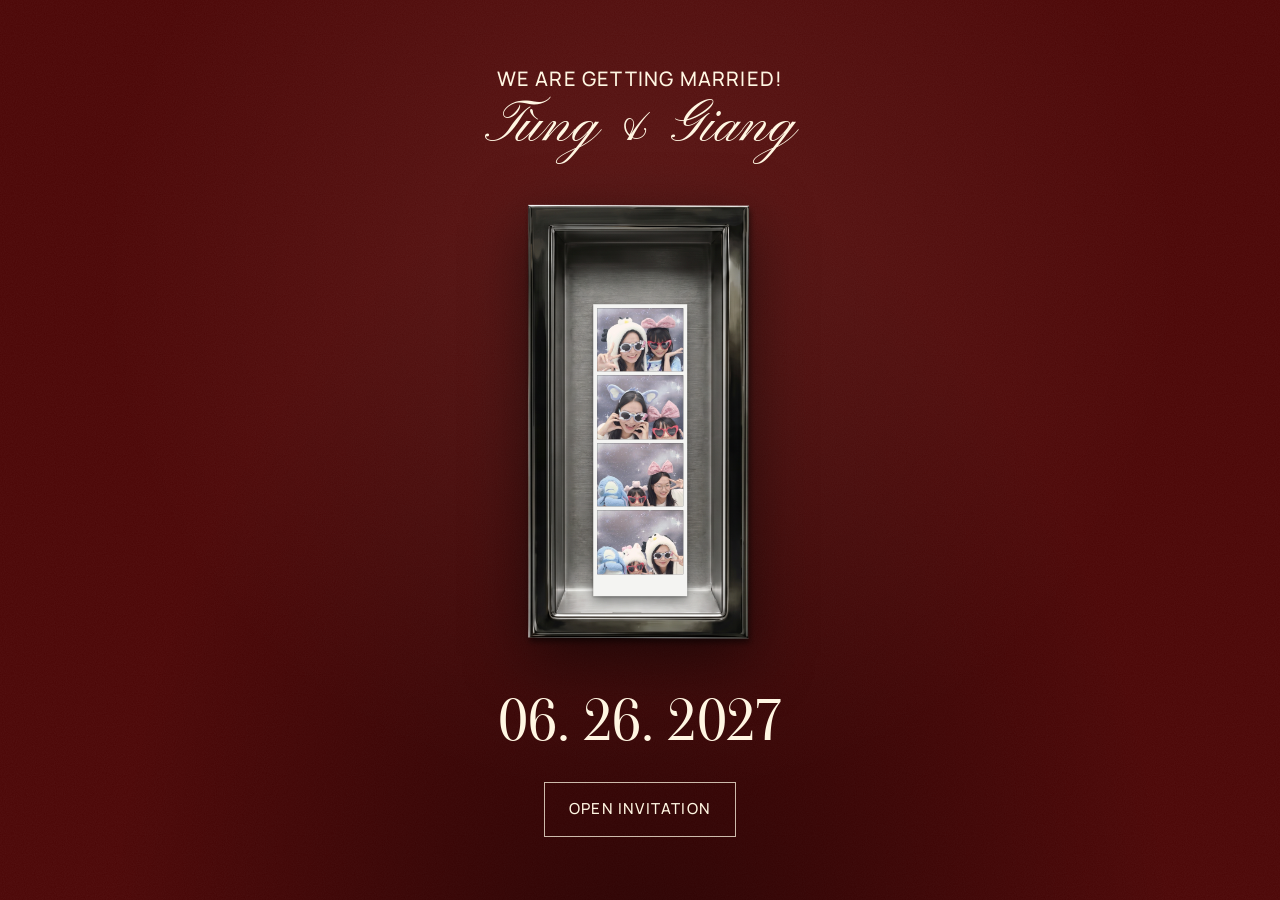
==== commit 7f72bdf6: "Rebuild site as a static photo-booth save-the-date Replace the previous template clone with hand-wri" ====
--- a/src/index.html
+++ b/src/index.html
@@ -1,857 +1,41 @@
-<!DOCTYPE html><html lang="vi"><head><meta charset="UTF-8"><title>Unity – Nơi hai trái tim trở thành một</title><meta http-equiv="Cache-Control" content="no-cache"><meta http-equiv="X-UA-Compatible" content="IE=edge"><meta http-equiv="Expires" content="-1"><meta name="keywords" content="nhà có hỷ, thiệp cưới online, thiệp cưới điện tử, mẫu thiệp cưới đẹp, thiệp cưới, tạo thiệp cưới miễn phí"><meta name="description" content="Unity là mẫu thiệp cưới online mang phong cách hiện đại và tinh tế, tượng trưng cho sự gắn kết và khởi đầu mới của cô dâu chú rể. Thiết kế tối giản nhưng sang trọng giúp câu chuyện tình yêu được truyền tải nhẹ nhàng, cảm xúc và đầy ý nghĩa."><meta name='viewport' content='width=device-width, initial-scale=1' /><script type='text/javascript'>window.ladi_viewport=function(b){var a=document;b=b?b:'innerWidth';var c=window[b];var d=c<768;if(typeof window.ladi_is_desktop=="undefined"||window.ladi_is_desktop==undefined){window.ladi_is_desktop=!d;}var e=960;var f=420;var g='';if(!d){g="width="+e+",user-scalable=no,initial-scale=1.0";}else{var h=1;var i=f;if(i!=c){h=c / i;}g="width="+i+",user-scalable=no,initial-scale="+h+",minimum-scale="+h+",maximum-scale="+h;}var j=a.getElementById("viewport");if(!j){j=a.createElement("meta");j.id="viewport";j.name="viewport";a.head.appendChild(j);}j.setAttribute("content",g);};window.ladi_viewport();window.ladi_fbq_data = [];window.ladi_fbq = function () {window.ladi_fbq_data.push(arguments);};window.ladi_ttq_data = [];window.ladi_ttq = function () {window.ladi_ttq_data.push(arguments);};</script><link rel="canonical" href="index.html" /><meta property="og:url" content="https://www.nhacohy.vn/mau-unity-premium" /><meta property="og:title" content="Unity – Nơi hai trái tim trở thành một" /><meta property="og:type" content="website" /><meta property="og:image" content="https://static.ladipage.net/689218c23c46d40012eac1e2/ok-20260109124711-kqidx.jpg"><meta property="og:description" content="Unity là mẫu thiệp cưới online mang phong cách hiện đại và tinh tế, tượng trưng cho sự gắn kết và khởi đầu mới của cô dâu chú rể. Thiết kế tối giản nhưng sang trọng giúp câu chuyện tình yêu được truyền tải nhẹ nhàng, cảm xúc và đầy ý nghĩa." /><meta name="format-detection" content="telephone=no" /><link rel="icon" type="image/x-icon" href="assets/images/logo/wedding-monogram-icon.png"/><link rel="shortcut icon" href="assets/images/logo/wedding-monogram-icon.png"/><link rel="apple-touch-icon" href="assets/images/logo/wedding-monogram-icon.png"/><link rel="apple-touch-icon-precomposed" href="assets/images/logo/wedding-monogram-icon.png"/><meta name="msapplication-TileImage" content="assets/images/logo/wedding-monogram-icon.png"/><meta name="revisit-after" content="days"/><link rel="dns-prefetch"><link rel="preconnect" href="https://fonts.googleapis.com/" crossorigin><link rel="preconnect" href="https://fonts.gstatic.com/" crossorigin><link rel="preconnect" href="https://w.ladicdn.com/" crossorigin><link rel="preconnect" href="https://s.ladicdn.com/" crossorigin><link rel="preconnect" href="https://api1.ldpform.com/" crossorigin><link rel="preconnect" href="https://a.ladipage.com/" crossorigin><link rel="preconnect" href="https://api.sales.ldpform.net/" crossorigin><link rel="preload" href="assets/css/google-fonts.css" as="style" onload="this.onload = null; this.rel = 'stylesheet';"><link rel="preload" href="assets/js/ladipage.min.js" as="script"><style id="style_ladi" type="text/css">a,abbr,acronym,address,applet,article,aside,audio,b,big,blockquote,body,button,canvas,caption,center,cite,code,dd,del,details,dfn,div,dl,dt,em,embed,fieldset,figcaption,figure,footer,form,h1,h2,h3,h4,h5,h6,header,hgroup,html,i,iframe,img,input,ins,kbd,label,legend,li,mark,menu,nav,object,ol,output,p,pre,q,ruby,s,samp,section,select,small,span,strike,strong,sub,summary,sup,table,tbody,td,textarea,tfoot,th,thead,time,tr,tt,u,ul,var,video{margin:0;padding:0;border:0;outline:0;font-size:100%;font:inherit;vertical-align:baseline;box-sizing:border-box;-webkit-font-smoothing:antialiased;-moz-osx-font-smoothing:grayscale}article,aside,details,figcaption,figure,footer,header,hgroup,menu,nav,section{display:block}body{line-height:1}a{text-decoration:none}ol,ul{list-style:none}blockquote,q{quotes:none}blockquote:after,blockquote:before,q:after,q:before{content:'';content:none}table{border-collapse:collapse;border-spacing:0}.ladi-loading{z-index:900000000000;position:fixed;width:100%;height:100%;top:0;left:0;background-color:rgba(0,0,0,.1)}.ladi-loading .loading{width:80px;height:80px;top:0;left:0;bottom:0;right:0;margin:auto;overflow:hidden;position:absolute}.ladi-loading .loading div{position:absolute;width:6px;height:6px;background:#fff;border-radius:50%;animation:ladi-loading 1.2s linear infinite}.ladi-loading .loading div:nth-child(1){animation-delay:0s;top:37px;left:66px}.ladi-loading .loading div:nth-child(2){animation-delay:-.1s;top:22px;left:62px}.ladi-loading .loading div:nth-child(3){animation-delay:-.2s;top:11px;left:52px}.ladi-loading .loading div:nth-child(4){animation-delay:-.3s;top:7px;left:37px}.ladi-loading .loading div:nth-child(5){animation-delay:-.4s;top:11px;left:22px}.ladi-loading .loading div:nth-child(6){animation-delay:-.5s;top:22px;left:11px}.ladi-loading .loading div:nth-child(7){animation-delay:-.6s;top:37px;left:7px}.ladi-loading .loading div:nth-child(8){animation-delay:-.7s;top:52px;left:11px}.ladi-loading .loading div:nth-child(9){animation-delay:-.8s;top:62px;left:22px}.ladi-loading .loading div:nth-child(10){animation-delay:-.9s;top:66px;left:37px}.ladi-loading .loading div:nth-child(11){animation-delay:-1s;top:62px;left:52px}.ladi-loading .loading div:nth-child(12){animation-delay:-1.1s;top:52px;left:62px}@keyframes ladi-loading{0%,100%,20%,80%{transform:scale(1)}50%{transform:scale(1.5)}}.ladipage-message{position:fixed;width:100%;height:100%;top:0;left:0;z-index:10000000000;background:rgba(0,0,0,.3)}.ladipage-message .ladipage-message-box{width:400px;max-width:calc(100% - 50px);height:160px;border:1px solid rgba(0,0,0,.3);background-color:#fff;position:fixed;top:calc(50% - 155px);left:0;right:0;margin:auto;border-radius:10px}.ladipage-message .ladipage-message-box span{display:block;background-color:rgba(6,21,40,.05);color:#000;padding:12px 15px;font-weight:600;font-size:16px;line-height:16px;border-top-left-radius:10px;border-top-right-radius:10px}.ladipage-message .ladipage-message-box .ladipage-message-text{display:-webkit-box;font-size:14px;padding:0 20px;margin-top:16px;line-height:20px;-webkit-line-clamp:3;-webkit-box-orient:vertical;overflow:hidden;text-overflow:ellipsis;word-break:break-word}.ladipage-message .ladipage-message-box .ladipage-message-close{display:block;position:absolute;right:15px;bottom:10px;margin:0 auto;padding:10px 0;border:none;width:80px;text-transform:uppercase;text-align:center;color:#000;background-color:#e6e6e6;border-radius:5px;text-decoration:none;font-size:14px;line-height:14px;font-weight:600;cursor:pointer;outline:0}.lightbox-screen{display:none;position:fixed;width:100%;height:100%;top:0;left:0;bottom:0;right:0;margin:auto;z-index:9000000080;background:#7f7f7f;user-select:none;-webkit-user-select:none;-moz-user-select:none;-ms-user-select:none}.lightbox-screen *{user-select:none;-webkit-user-select:none;-moz-user-select:none;-ms-user-select:none}.lightbox-screen img{-webkit-user-drag:none;-khtml-user-drag:none;-moz-user-drag:none;-o-user-drag:none;user-drag:none;pointer-events:auto}.lightbox-screen .lightbox-close{position:absolute;z-index:9000000090;cursor:pointer}.lightbox-screen .lightbox-hidden{display:none}.lightbox-screen .lightbox-close{width:16px;height:16px;margin:10px;background-repeat:no-repeat;background-position:center center;background-image:url("data:image/svg+xml;utf8, %3Csvg%20width%3D%2224%22%20height%3D%2224%22%20viewBox%3D%220%200%2024%2024%22%20xmlns%3D%22http%3A%2F%2Fwww.w3.org%2F2000%2Fsvg%22%20fill%3D%22%23fff%22%3E%3Cpath%20fill-rule%3D%22evenodd%22%20clip-rule%3D%22evenodd%22%20d%3D%22M23.4144%202.00015L2.00015%2023.4144L0.585938%2022.0002L22.0002%200.585938L23.4144%202.00015Z%22%3E%3C%2Fpath%3E%3Cpath%20fill-rule%3D%22evenodd%22%20clip-rule%3D%22evenodd%22%20d%3D%22M2.00015%200.585938L23.4144%2022.0002L22.0002%2023.4144L0.585938%202.00015L2.00015%200.585938Z%22%3E%3C%2Fpath%3E%3C%2Fsvg%3E")}.lightbox-screen img.lightbox-item{max-width:none}.lightbox-gallery-track{touch-action:none;display:flex;align-items:center;justify-content:center}.lightbox-gallery-track .lightbox-gallery-preview,.lightbox-gallery-track .lightbox-item{will-change:transform;backface-visibility:hidden;margin:0!important;transform-origin:center center;position:absolute;left:50%;top:50%}.lightbox-nav-btn{position:fixed;top:50%;transform:translateY(-50%);width:50px;height:50px;background-color:rgba(0,0,0,.5);color:#fff;border-radius:50%;display:flex;justify-content:center;align-items:center;cursor:pointer;z-index:9999;user-select:none;font-size:24px;font-weight:700}.lightbox-nav-btn:hover{background-color:rgba(0,0,0,.8)}.lightbox-prev{left:20px}.lightbox-next{right:20px}*{-webkit-tap-highlight-color:#fff0}body{font-size:12px;-ms-text-size-adjust:none;-moz-text-size-adjust:none;-o-text-size-adjust:none;-webkit-text-size-adjust:none;background-color:#fff}.overflow-hidden{overflow:hidden}.ladi-transition{transition:all 150ms linear 0s}.z-index-1{z-index:1}.opacity-0{opacity:0}.height-0{height:0!important}.pointer-events-none{pointer-events:none}.transition-parent-collapse-height{transition:height 150ms linear 0s}.transition-parent-collapse-top{transition:top 150ms linear 0s}.transition-readmore{transition:height 350ms linear 0s}.transition-collapse{transition:height 150ms linear 0s}body.grab{cursor:grab}.ladi-wraper{width:100%;min-height:100%;overflow:hidden;touch-action:manipulation}.ladi-container{position:relative;margin:0 auto;height:100%}.ladi-overlay{position:absolute;top:0;left:0;height:100%;width:100%;pointer-events:none}.ladi-element{position:absolute}@media (hover: hover) {.ladi-check-hover {opacity: 0;}}.ladi-section {margin: 0 auto;position: relative;}.ladi-section[data-tab-id]{display: none;}.ladi-section.selected[data-tab-id]{display: block;}.ladi-section .ladi-section-background {position: absolute;width: 100%;height: 100%;top: 0;left: 0;pointer-events: none;overflow: hidden;}.ladi-gallery {position: absolute;width: 100%;height: 100%;overflow: hidden;}.ladi-gallery .ladi-gallery-view {position: absolute;overflow: hidden;}.ladi-gallery .ladi-gallery-view > .ladi-gallery-view-item {background-size: cover;background-repeat: no-repeat;background-position: center center;width: 100%;height: 100%;position: relative;display: none;transition: transform 500ms ease-in-out;-webkit-backface-visibility: hidden;backface-visibility: hidden;-webkit-perspective: 1000px;perspective: 1000px;}.ladi-gallery .ladi-gallery-view > .ladi-gallery-view-item.play-video {cursor: pointer;}.ladi-gallery .ladi-gallery-view > .ladi-gallery-view-item.play-video:after {content: '';position: absolute;top: 0;left: 0;right: 0;bottom: 0;margin: auto;width: 60px;height: 60px;background: url(assets/icons/play-button.svg) no-repeat center center;background-size: contain;pointer-events: none;cursor: pointer;}.ladi-gallery .ladi-gallery-view > .ladi-gallery-view-item.next, .ladi-gallery .ladi-gallery-view > .ladi-gallery-view-item.selected.right {left: 0;transform: translate3d(100%, 0, 0);}.ladi-gallery .ladi-gallery-view > .ladi-gallery-view-item.prev, .ladi-gallery .ladi-gallery-view > .ladi-gallery-view-item.selected.left {left: 0;transform: translate3d(-100%, 0, 0);}.ladi-gallery .ladi-gallery-view > .ladi-gallery-view-item.next.left, .ladi-gallery .ladi-gallery-view > .ladi-gallery-view-item.prev.right, .ladi-gallery .ladi-gallery-view > .ladi-gallery-view-item.selected {left: 0;transform: translate3d(0, 0, 0);}.ladi-gallery .ladi-gallery-view > .selected, .ladi-gallery .ladi-gallery-view > .next, .ladi-gallery .ladi-gallery-view > .prev {display: block;}.ladi-gallery .ladi-gallery-view > .selected {left: 0;}.ladi-gallery .ladi-gallery-view > .next, .ladi-gallery .ladi-gallery-view > .prev {position: absolute;top: 0;width: 100%;}.ladi-gallery .ladi-gallery-view > .next {left: 100%;}.ladi-gallery .ladi-gallery-view > .prev {left: -100%;}.ladi-gallery .ladi-gallery-view > .next.left, .ladi-gallery .ladi-gallery-view > .prev.right {left: 0;}.ladi-gallery .ladi-gallery-view > .selected.left {left: -100%;}.ladi-gallery .ladi-gallery-view > .selected.right {left: 100%;}.ladi-gallery .ladi-gallery-control {position: absolute;overflow: hidden;}.ladi-gallery .ladi-gallery-view .ladi-gallery-view-arrow {position: absolute;top: calc(50% - (33px) / 2);cursor: pointer;z-index: 90000040;}.ladi-gallery .ladi-gallery-view .ladi-gallery-view-arrow-left {left: 5px;transform: rotateY(180deg);-webkit-transform: rotateY(180deg);}.ladi-gallery .ladi-gallery-view .ladi-gallery-view-arrow-right {right: 5px;}.ladi-gallery .ladi-gallery-control .ladi-gallery-control-arrow {position: absolute;cursor: pointer;z-index: 90000040;}.ladi-gallery .ladi-gallery-control .ladi-gallery-control-box {position: relative;}.ladi-gallery .ladi-gallery-control .ladi-gallery-control-box .ladi-gallery-control-item {background-size: cover;background-repeat: no-repeat;background-position: center center;float: left;position: relative;cursor: pointer;filter: invert(15%);}.ladi-gallery .ladi-gallery-control .ladi-gallery-control-box .ladi-gallery-control-item.play-video:after {content: '';position: absolute;top: 0;left: 0;right: 0;bottom: 0;margin: auto;width: 30px;height: 30px;background: url(assets/icons/play-button.svg) no-repeat center center;background-size: contain;pointer-events: none;cursor: pointer;}.ladi-gallery .ladi-gallery-control .ladi-gallery-control-box .ladi-gallery-control-item:hover {filter: none;}.ladi-gallery .ladi-gallery-control .ladi-gallery-control-box .ladi-gallery-control-item.selected {filter: none;}.ladi-gallery .ladi-gallery-control .ladi-gallery-control-box .ladi-gallery-control-item:last-child {margin-right: 0 !important;margin-bottom: 0 !important;;}.ladi-gallery .ladi-gallery-view .ladi-gallery-view-arrow, .ladi-gallery .ladi-gallery-control .ladi-gallery-control-arrow {width: 33px;height: 33px;background-repeat: no-repeat;background-position: center center;background-image: url("data:image/svg+xml;utf8, %3Csvg%20width%3D%2224%22%20height%3D%2224%22%20viewBox%3D%220%200%2024%2024%22%20xmlns%3D%22http%3A%2F%2Fwww.w3.org%2F2000%2Fsvg%22%20fill%3D%22%23000%22%3E%3Cpath%20fill-rule%3D%22evenodd%22%20clip-rule%3D%22evenodd%22%20d%3D%22M7.00015%200.585938L18.4144%2012.0002L7.00015%2023.4144L5.58594%2022.0002L15.5859%2012.0002L5.58594%202.00015L7.00015%200.585938Z%22%3E%3C%2Fpath%3E%3C%2Fsvg%3E");}.ladi-gallery.ladi-gallery-bottom .ladi-gallery-view {top: 0;width: 100%;}.ladi-gallery.ladi-gallery-bottom .ladi-gallery-control {width: 100%;bottom: 0;}.ladi-gallery.ladi-gallery-bottom .ladi-gallery-control .ladi-gallery-control-arrow {top: calc(50% - (33px) / 2);}.ladi-gallery.ladi-gallery-bottom .ladi-gallery-control .ladi-gallery-control-arrow-left {left: 0px;transform: rotateY(180deg) scale(0.6);-webkit-transform: rotateY(180deg) scale(0.6);}.ladi-gallery.ladi-gallery-bottom .ladi-gallery-control .ladi-gallery-control-arrow-right {right: 0px;transform: scale(0.6);-webkit-transform: scale(0.6);}.ladi-gallery.ladi-gallery-bottom .ladi-gallery-control .ladi-gallery-control-box {display: -webkit-inline-flex;display: inline-flex;left: 0;transition: left 150ms ease-in-out;}.ladi-box {position: absolute;width: 100%;height: 100%;overflow: hidden;}#SECTION_POPUP .ladi-container {z-index: 90000070;}#SECTION_POPUP .ladi-container > .ladi-element {z-index: 90000070;position: fixed;display: none;}#SECTION_POPUP .ladi-container > .ladi-element[data-fixed-close="true"] {position: relative !important;}#SECTION_POPUP .ladi-container > .ladi-element.hide-visibility {display: block !important;visibility: hidden !important;}#SECTION_POPUP .popup-close {position: absolute;right: 0px;top: 0px;z-index: 9000000080;cursor: pointer;width: 16px;height: 16px;margin: 10px;background-repeat: no-repeat;background-position: center center;background-image: url("data:image/svg+xml;utf8, %3Csvg%20width%3D%2224%22%20height%3D%2224%22%20viewBox%3D%220%200%2024%2024%22%20xmlns%3D%22http%3A%2F%2Fwww.w3.org%2F2000%2Fsvg%22%20fill%3D%22%23000%22%3E%3Cpath%20fill-rule%3D%22evenodd%22%20clip-rule%3D%22evenodd%22%20d%3D%22M23.4144%202.00015L2.00015%2023.4144L0.585938%2022.0002L22.0002%200.585938L23.4144%202.00015Z%22%3E%3C%2Fpath%3E%3Cpath%20fill-rule%3D%22evenodd%22%20clip-rule%3D%22evenodd%22%20d%3D%22M2.00015%200.585938L23.4144%2022.0002L22.0002%2023.4144L0.585938%202.00015L2.00015%200.585938Z%22%3E%3C%2Fpath%3E%3C%2Fsvg%3E");}.ladi-popup {position: absolute;width: 100%;height: 100%;}.ladi-popup .ladi-popup-background {height: 100%;width: 100%;pointer-events: none;}.ladi-countdown {position: absolute;width: 100%;height: 100%;display: flex;}.ladi-countdown .ladi-countdown-background {position: absolute;width: 100%;height: 100%;top: 0;left: 0;background-size: inherit;background-attachment: inherit;background-origin: inherit;display: table;pointer-events: none;}.ladi-countdown .ladi-countdown-text {position: absolute;width: 100%;height: 100%;text-decoration: inherit;display: table;pointer-events: none;}.ladi-countdown .ladi-countdown-text span {display: table-cell;vertical-align: middle;}.ladi-countdown > .ladi-element {text-decoration: inherit;background-size: inherit;background-attachment: inherit;background-origin: inherit;position: relative;display: inline-block;}.ladi-countdown > .ladi-element:last-child {margin-right: 0px !important;}.ladi-button{position:absolute;width:100%;height:100%;overflow:hidden}.ladi-button:active{transform:translateY(2px);transition:transform .2s linear}.ladi-button .ladi-button-background{height:100%;width:100%;pointer-events:none;transition:inherit}.ladi-button>.ladi-button-headline,.ladi-button>.ladi-button-shape{width:100%!important;height:100%!important;top:0!important;left:0!important;display:table;user-select:none;-webkit-user-select:none;-moz-user-select:none;-ms-user-select:none}.ladi-button>.ladi-button-shape .ladi-shape{margin:auto;top:0;bottom:0}.ladi-button>.ladi-button-headline .ladi-headline{display:table-cell;vertical-align:middle}.ladi-checkout-product-cart-icon .ladi-cart-number{position:absolute;top:-2px;right:-7px;background:#f36e36;text-align:center;min-width:18px;min-height:18px;font-size:12px;font-weight:700;color:#fff;border-radius:100%;z-index:90000000;padding:3px 4px}.ladi-checkout-product-add-to-cart .ladi-button .loading-dots{width:100%;height:100%;top:0;left:0;position:absolute;display:flex;align-items:center;justify-content:center}.ladi-checkout-product-add-to-cart .ladi-button .loading-dots p{display:inline-block;font-size:32px;line-height:1;animation:.6s infinite loading}.ladi-checkout-product-add-to-cart .ladi-button .loading-dots p:first-child{animation-delay:0s}.ladi-checkout-product-add-to-cart .ladi-button .loading-dots p:nth-child(2){animation-delay:.2s}.ladi-checkout-product-add-to-cart .ladi-button .loading-dots p:nth-child(3){animation-delay:.4s}@keyframes loading{0%,100%{opacity:0}50%{opacity:1}}.ladi-form .ladi-form-checkout-bump-offer-check.multiple.checked:before,.ladi-form .ladi-form-checkout-payment-check.multiple.checked:before{--url:url("data:image/svg+xml,%0A%3Csvg%20width%3D%2224%22%20height%3D%2224%22%20viewBox%3D%220%200%2024%2024%22%20fill%3D%22none%22%20xmlns%3D%22http%3A%2F%2Fwww.w3.org%2F2000%2Fsvg%22%3E%0A%3Cpath%20d%3D%22M18.71%207.20998C18.617%207.11625%2018.5064%207.04186%2018.3846%206.99109C18.2627%206.94032%2018.132%206.91418%2018%206.91418C17.868%206.91418%2017.7373%206.94032%2017.6154%206.99109C17.4936%207.04186%2017.383%207.11625%2017.29%207.20998L9.84%2014.67L6.71%2011.53C6.61348%2011.4367%206.49954%2011.3634%206.37468%2011.3142C6.24983%2011.265%206.1165%2011.2409%205.98232%2011.2432C5.84814%2011.2455%205.71573%2011.2743%205.59265%2011.3278C5.46957%2011.3812%205.35824%2011.4585%205.265%2011.555C5.17176%2011.6515%205.09845%2011.7654%205.04924%2011.8903C5.00004%2012.0152%204.97591%2012.1485%204.97823%2012.2827C4.98055%2012.4168%205.00928%2012.5492%205.06277%2012.6723C5.11627%2012.7954%205.19348%2012.9067%205.29%2013L9.13%2016.84C9.22296%2016.9337%209.33356%2017.0081%209.45542%2017.0589C9.57728%2017.1096%209.70799%2017.1358%209.84%2017.1358C9.97201%2017.1358%2010.1027%2017.1096%2010.2246%2017.0589C10.3464%2017.0081%2010.457%2016.9337%2010.55%2016.84L18.71%208.67998C18.8115%208.58634%2018.8925%208.47269%2018.9479%208.34619C19.0033%208.21969%2019.0319%208.08308%2019.0319%207.94498C19.0319%207.80688%2019.0033%207.67028%2018.9479%207.54378C18.8925%207.41728%2018.8115%207.30363%2018.71%207.20998Z%22%20fill%3D%22%231852FA%22%2F%3E%0A%3C%2Fsvg%3E%0A");pointer-events:none;top:-1px;left:-1px;transform:none}.ladi-form,.ladi-form .ladi-form-item-container{position:absolute;width:100%;height:100%}.ladi-form>.ladi-element,.ladi-form>.ladi-element .ladi-form-item-container,.ladi-form>.ladi-element .ladi-form-item-container .ladi-form-item .ladi-form-checkbox-item span[data-checked=true],.ladi-form>.ladi-element .ladi-form-item-container .ladi-form-item .ladi-form-control:not(.ladi-form-control-select){text-transform:inherit;text-decoration:inherit;text-align:inherit;letter-spacing:inherit;color:inherit;background-size:inherit;background-attachment:inherit;background-origin:inherit}.ladi-form .ladi-button>.ladi-button-headline{color:initial;font-size:initial;font-weight:initial;text-transform:initial;text-decoration:initial;font-style:initial;text-align:initial;letter-spacing:initial;line-height:initial}.ladi-form [data-form-checkout-item=bump_offer] .ladi-form-item,.ladi-form>[data-quantity=true] .ladi-form-item-container{overflow:hidden}.ladi-form>.ladi-element .ladi-form-item-container .ladi-form-item{text-transform:inherit;text-decoration:inherit;text-align:inherit;letter-spacing:inherit;color:inherit}.ladi-form>.ladi-element .ladi-form-item-container .ladi-form-item-background{background-size:inherit;background-attachment:inherit;background-origin:inherit}.ladi-form>.ladi-element .ladi-form-item-container .ladi-form-item .ladi-form-control-select{-webkit-appearance:none;-moz-appearance:none;appearance:none;background-size:9px 6px!important;background-position:right .5rem center;background-repeat:no-repeat;padding-right:24px;text-transform:inherit;text-align:inherit;letter-spacing:inherit;color:inherit;background-size:inherit;background-attachment:inherit;background-origin:inherit}.ladi-form>.ladi-element .ladi-form-item-container .ladi-form-item .ladi-form-checkbox-item,.ladi-form>.ladi-element .ladi-form-item-container .ladi-form-item .ladi-form-checkbox-item span[data-checked=false]{text-transform:inherit;text-align:inherit;letter-spacing:inherit;background-size:inherit;background-attachment:inherit;background-origin:inherit;color:inherit}.ladi-form>.ladi-element .ladi-form-item-container .ladi-form-item .ladi-form-control-select-2{width:calc(100% / 2 - 5px);max-width:calc(100% / 2 - 5px);min-width:calc(100% / 2 - 5px)}.ladi-form>.ladi-element .ladi-form-item-container .ladi-form-item .ladi-form-control-select-2:nth-child(3),.ladi-form>.ladi-element .ladi-form-item-container .ladi-form-item .ladi-form-control-select-3:nth-child(3),.ladi-form>.ladi-element .ladi-form-item-container .ladi-form-item .ladi-form-control-select-3:nth-child(4){margin-left:7.5px}.ladi-form>.ladi-element .ladi-form-item-container .ladi-form-item .ladi-form-control-select-3{width:calc(100% / 3 - 5px);max-width:calc(100% / 3 - 5px);min-width:calc(100% / 3 - 5px)}.ladi-form>.ladi-element .ladi-form-item-container .ladi-form-item .ladi-form-control-select option{color:initial}.ladi-form>.ladi-element .ladi-form-item-container .ladi-form-item .ladi-form-control-select:not([data-selected=""]){text-decoration:inherit}.ladi-form>.ladi-element .ladi-form-item-container .ladi-form-item .ladi-form-checkbox-item{text-decoration:inherit;vertical-align:middle}.ladi-form>.ladi-element .ladi-form-item-container .ladi-form-item .ladi-form-checkbox-box-item{display:inline-block;width:fit-content}.ladi-form>.ladi-element .ladi-form-item-container .ladi-form-item .ladi-form-checkbox-item span{user-select:none;-webkit-user-select:none;-moz-user-select:none;-ms-user-select:none}.ladi-form .ladi-form-item-title-value{font-weight:700;word-break:break-word}.ladi-form .ladi-form-label-container{position:relative;width:100%}.ladi-form .ladi-form-control-file{background-repeat:no-repeat;background-position:calc(100% - 5px) center}.ladi-form .ladi-form-label-container .ladi-form-label-item{display:inline-block;cursor:pointer;position:relative;border-radius:0!important;user-select:none;-webkit-user-select:none;-moz-user-select:none;-ms-user-select:none}.ladi-form .ladi-form-label-container .ladi-form-label-item.image{background-size:cover;background-repeat:no-repeat;background-position:center}.ladi-form .ladi-form-label-container .ladi-form-label-item.no-value{display:none!important}.ladi-form .ladi-form-label-container .ladi-form-label-item.text.disabled{opacity:.35}.ladi-form .ladi-form-label-container .ladi-form-label-item.image.disabled{opacity:.2}.ladi-form .ladi-form-label-container .ladi-form-label-item.color.disabled{opacity:.15}.ladi-form .ladi-form-label-container .ladi-form-label-item.selected:before{content:'';width:0;height:0;bottom:-1px;right:-1px;position:absolute;border-width:0 0 15px 15px;border-color:transparent;border-style:solid}.ladi-form .ladi-form-label-container .ladi-form-label-item.selected:after{content:'';background-image:url("data:image/svg+xml;utf8,%3Csvg xmlns='http://www.w3.org/2000/svg' enable-background='new 0 0 12 12' viewBox='0 0 12 12' x='0' fill='%23fff' y='0'%3E%3Cg%3E%3Cpath d='m5.2 10.9c-.2 0-.5-.1-.7-.2l-4.2-3.7c-.4-.4-.5-1-.1-1.4s1-.5 1.4-.1l3.4 3 5.1-7c .3-.4 1-.5 1.4-.2s.5 1 .2 1.4l-5.7 7.9c-.2.2-.4.4-.7.4 0-.1 0-.1-.1-.1z'%3E%3C/path%3E%3C/g%3E%3C/svg%3E");background-repeat:no-repeat;background-position:bottom right;width:7px;height:7px;bottom:0;right:0;position:absolute}.ladi-form .ladi-form-item{width:100%;height:100%;position:absolute}.ladi-form .ladi-form-item-background{position:absolute;width:100%;height:100%;top:0;left:0;pointer-events:none}.ladi-form .ladi-form-item.ladi-form-checkbox{height:auto;padding:0 5px}.ladi-form .ladi-form-item .ladi-form-control{background-color:transparent;min-width:100%;min-height:100%;max-width:100%;max-height:100%;width:100%;height:100%;padding:0 5px;color:inherit;font-size:inherit;border:none}.ladi-form .ladi-form-item.ladi-form-checkbox.ladi-form-checkbox-vertical .ladi-form-checkbox-item{margin-top:0!important;margin-left:0!important;margin-right:0!important;display:flex;align-items:center;border:none}.ladi-form .ladi-form-item.ladi-form-checkbox.ladi-form-checkbox-horizontal .ladi-form-checkbox-item{margin-top:0!important;margin-left:0!important;margin-right:10px!important;display:inline-flex;align-items:center;border:none;position:relative}.ladi-form .ladi-form-item.ladi-form-checkbox .ladi-form-checkbox-item input{margin-right:5px;display:block}.ladi-form .ladi-form-item.ladi-form-checkbox .ladi-form-checkbox-item span{cursor:default;word-break:break-word}.ladi-form .ladi-form-item textarea.ladi-form-control{resize:none;padding:5px}.ladi-form .ladi-button{cursor:pointer}.ladi-form .ladi-button .ladi-headline{cursor:pointer;user-select:none}.ladi-form .ladi-element .ladi-form-otp::-webkit-inner-spin-button,.ladi-form .ladi-element .ladi-form-otp::-webkit-outer-spin-button{-webkit-appearance:none;margin:0}.ladi-form .ladi-element .ladi-form-item .button-get-code{display:none;position:absolute;right:0;top:0;bottom:0;margin:auto 0;line-height:initial;padding:5px 10px;height:max-content;cursor:pointer;user-select:none;-webkit-user-select:none;-moz-user-select:none;-ms-user-select:none}.ladi-form .ladi-element .ladi-form-item .button-get-code.hide-visibility{display:block!important;visibility:hidden!important}.ladi-form .ladi-form-checkout-bump-offer-product.option-2,.ladi-form .ladi-form-item.otp-resend .button-get-code,.ladi-form [data-form-checkout-item=payment] .ladi-form-checkout-payment-content div>span{display:block}.ladi-form .ladi-form-item.otp-countdown:before{content:attr(data-countdown-time) "s";position:absolute;top:0;bottom:0;margin:auto 0;height:max-content;line-height:initial}.ladi-form [data-variant=true] select option[disabled]{background:#fff;color:#b8b8b8!important}.ladi-google-recaptcha-checkbox{position:absolute;display:inline-block;transform:translateY(-100%);margin-top:-5px;z-index:90000010}.ladi-element[data-form-checkout-item]{padding:0}.ladi-form .ladi-form-checkout-title{margin-bottom:8px}.ladi-form .ladi-element[data-form-checkout-item] .ladi-form-item,.ladi-form .ladi-element[data-form-checkout-item] .ladi-form-item-container{height:auto!important;position:unset!important}.ladi-form .ladi-form-checkout-box{gap:12px;display:flex;flex-flow:column;margin:8px 12px;margin-top:14px!important;padding-bottom:14px;border-left:none!important;border-right:none!important;border-top:none!important;border-radius:0!important}.ladi-form .ladi-form-checkout-box:last-child{border:none!important;padding-bottom:4px}.ladi-form .ladi-form-checkout-box:first-child,.ladi-form .ladi-form-checkout-bump-offer-product .item-product:first-child{margin-top:0}.ladi-form .ladi-form-checkout-payment-item{display:flex;flex-flow:row;gap:12px;align-items:center;--check-size:18px;--width-quantity:65px}.ladi-form .ladi-form-checkout-payment-check{--border-size:1px;width:var(--check-size);height:var(--check-size);flex:0 0 var(--check-size);border:var(--border-size) solid;border-radius:100%;display:block;position:relative}.ladi-form .ladi-form-checkout-payment-check.checked:before{content:"";width:calc(var(--check-size)/ 2);height:calc(var(--check-size)/ 2);border-radius:inherit;display:block;position:absolute;top:0;left:0;transform:translate(calc(50% - var(--border-size)),calc(50% - var(--border-size)))}.ladi-form .ladi-form-checkout-bump-offer-check.multiple,.ladi-form .ladi-form-checkout-payment-check.multiple{border-radius:4px}.ladi-form .ladi-form-checkout-payment-check.multiple.checked:before{content:"";-webkit-mask-image:var(--url);mask-image:var(--url);width:var(--check-size);height:var(--check-size);-webkit-mask-size:var(--check-size);mask-size:var(--check-size);background-color:#fff;position:absolute}.ladi-form .ladi-form-checkout-payment-content,.ladi-form .ladi-form-checkout-product-content{display:flex;flex-flow:row;--gap:10px;gap:var(--gap);align-items:center;width:calc(100% - var(--width-quantity) - var(--check-size) - var(--gap) * 2)}.ladi-form .ladi-form-checkout-payment-content img,.ladi-form .ladi-form-checkout-product-content img{width:36px;max-height:36px;border-radius:4px}.ladi-form .ladi-form-checkout-payment-content div,.ladi-form .ladi-form-checkout-product-content div{display:flex;flex-flow:column}.ladi-form .ladi-form-checkout-payment-content div>span,.ladi-form .ladi-form-checkout-product-content div>span{font-size:inherit}.ladi-form .ladi-form-checkout-payment-content div>span.small,.ladi-form .ladi-form-checkout-product-content div>span.small{font-size:80%;opacity:.8}.ladi-form .ladi-form-checkout-payment-content div .price.price-compare,.ladi-form .ladi-form-checkout-product-content div .price.price-compare{display:flex;align-items:center;gap:8px;flex-direction:row!important}.ladi-form .ladi-form-checkout-payment-quantity,.ladi-form .ladi-form-checkout-product-quantity{position:relative;--icon-size:calc(var(--check-size) * 0.8)}.ladi-form .ladi-form-checkout-payment-quantity input,.ladi-form .ladi-form-checkout-product-quantity input{padding:4px calc(var(--check-size)) 4px 8px;border-radius:8px;position:relative;width:var(--width-quantity);min-height:34px;border:1px solid;background-color:transparent;top:0;left:0;display:block}.ladi-form .ladi-form-checkout-payment-quantity input::-webkit-inner-spin-button,.ladi-form .ladi-form-checkout-payment-quantity input::-webkit-outer-spin-button{-webkit-appearance:none;margin:0}.ladi-form .ladi-form-checkout-payment-quantity .up{width:var(--icon-size);height:var(--icon-size);top:-1px;right:5px;cursor:pointer;display:block;position:absolute}.ladi-form .ladi-form-checkout-payment-quantity .up:before{content:'';--url:url("data:image/svg+xml,%3Csvg%20width%3D%2216%22%20height%3D%2216%22%20viewBox%3D%220%200%2016%2016%22%20fill%3D%22none%22%20xmlns%3D%22http%3A%2F%2Fwww.w3.org%2F2000%2Fsvg%22%3E%3Cpath%20fill-rule%3D%22evenodd%22%20clip-rule%3D%22evenodd%22%20d%3D%22M3.14645%206.14645C3.34171%205.95118%203.65829%205.95118%203.85355%206.14645L8%2010.2929L12.1464%206.14645C12.3417%205.95118%2012.6583%205.95118%2012.8536%206.14645C13.0488%206.34171%2013.0488%206.65829%2012.8536%206.85355L8.35355%2011.3536C8.15829%2011.5488%207.84171%2011.5488%207.64645%2011.3536L3.14645%206.85355C2.95118%206.65829%202.95118%206.34171%203.14645%206.14645Z%22%20fill%3D%22black%22%20transform%3D%22rotate(180%208%208)%22%2F%3E%3C%2Fsvg%3E");-webkit-mask-image:var(--url);mask-image:var(--url);display:block;position:absolute;width:var(--icon-size);height:var(--icon-size);pointer-events:none;top:4px;left:2px;-webkit-mask-size:var(--icon-size);mask-size:var(--icon-size)}.ladi-form .ladi-form-checkout-payment-quantity .down{width:var(--icon-size);height:var(--icon-size);right:5px;cursor:pointer;display:block;position:absolute;bottom:3px}.ladi-form .ladi-form-checkout-payment-quantity .down:before{content:'';--url:url("data:image/svg+xml,%3Csvg%20width%3D%2216%22%20height%3D%2216%22%20viewBox%3D%220%200%2016%2016%22%20fill%3D%22none%22%20xmlns%3D%22http%3A%2F%2Fwww.w3.org%2F2000%2Fsvg%22%3E%0A%3Cpath%20fill-rule%3D%22evenodd%22%20clip-rule%3D%22evenodd%22%20d%3D%22M3.14645%206.14645C3.34171%205.95118%203.65829%205.95118%203.85355%206.14645L8%2010.2929L12.1464%206.14645C12.3417%205.95118%2012.6583%205.95118%2012.8536%206.14645C13.0488%206.34171%2013.0488%206.65829%2012.8536%206.85355L8.35355%2011.3536C8.15829%2011.5488%207.84171%2011.5488%207.64645%2011.3536L3.14645%206.85355C2.95118%206.65829%202.95118%206.34171%203.14645%206.14645Z%22%20fill%3D%22black%22%2F%3E%0A%3C%2Fsvg%3E");-webkit-mask-image:var(--url);mask-image:var(--url);display:block;position:absolute;width:var(--icon-size);height:var(--icon-size);pointer-events:none;left:2px;-webkit-mask-size:var(--icon-size);mask-size:var(--icon-size)}.ladi-form [data-form-checkout-item=payment] .ladi-form-item{display:table}.ladi-form [data-form-checkout-item=payment] .ladi-form-item .ladi-form-checkout-payment-content{width:calc(100% - 18px)}.ladi-form [data-form-checkout-item=payment] .ladi-form-item .ladi-form-checkout-payment-content div{display:table-cell;vertical-align:middle;padding:0 6px;cursor:pointer;width:100%;position:relative}.ladi-form [data-form-checkout-item=payment] .ladi-form-item .ladi-form-checkout-payment-content div.arrow:before{content:'';--url:url("data:image/svg+xml,%3Csvg%20width%3D%2216%22%20height%3D%2216%22%20viewBox%3D%220%200%2016%2016%22%20fill%3D%22none%22%20xmlns%3D%22http%3A%2F%2Fwww.w3.org%2F2000%2Fsvg%22%3E%0A%3Cpath%20fill-rule%3D%22evenodd%22%20clip-rule%3D%22evenodd%22%20d%3D%22M6.14645%203.14645C6.34171%202.95118%206.65829%202.95118%206.85355%203.14645L11.3536%207.64645C11.5488%207.84171%2011.5488%208.15829%2011.3536%208.35355L6.85355%2012.8536C6.65829%2013.0488%206.34171%2013.0488%206.14645%2012.8536C5.95118%2012.6583%205.95118%2012.3417%206.14645%2012.1464L10.2929%208L6.14645%203.85355C5.95118%203.65829%205.95118%203.34171%206.14645%203.14645Z%22%20fill%3D%22black%22%2F%3E%0A%3C%2Fsvg%3E");-webkit-mask-image:var(--url);mask-image:var(--url);position:absolute;width:20px;height:20px;top:0;right:0;bottom:0;display:block;margin:auto;-webkit-mask-size:100%;mask-size:100%}.ladi-form [data-form-checkout-item=total_price]{display:flex;flex-flow:column;gap:3px;justify-content:center}.ladi-form [data-form-checkout-item=total_price] .line{display:inline-flex;justify-content:space-between;align-items:center}.ladi-form [data-form-checkout-item=total_price] .title-number-price.big,.ladi-form [data-form-checkout-item=total_price] .title-price.big{font-weight:700;font-size:130%}.ladi-form [data-form-checkout-item=total_price] .title-number-price{font-size:115%}.ladi-form [data-form-checkout-item=total_price] .space{border-top:1px solid;margin:15px 0 10px}.ladi-form .ladi-form-checkout-bump-offer-checkbox{display:flex;flex-flow:row;gap:8px;padding:8px;margin:12px 8px 0;border-radius:8px;align-items:center;--check-size-bumpoffer:18px;--width-quantity-bumpoffer:60px}.ladi-form .ladi-form-checkout-bump-offer-checkbox.checkbox-bump-offer-1{background-color:#3c72f9;margin:0}.ladi-form .ladi-form-checkout-bump-offer-checkbox.checkbox-bump-offer-1 p{color:#fff}.ladi-form .ladi-form-checkout-bump-offer-checkbox.checkbox-bump-offer-2{background-color:#fde298;margin:12px 0 4px}.ladi-form .ladi-form-checkout-bump-offer-checkbox.checkbox-bump-offer-3{background-color:#f3f4f5;margin:8px 0 0;padding:4px 8px;width:max-content}.ladi-form .ladi-form-checkout-bump-offer-checkbox.checkbox-bump-offer-3 .ladi-form-checkout-bump-offer-check{width:12px;height:12px;flex:0 0 12px}.ladi-form .ladi-form-checkout-bump-offer-check{--border-size:1px;width:var(--check-size-bumpoffer);height:var(--check-size-bumpoffer);flex:0 0 var(--check-size-bumpoffer);border:var(--border-size) solid #cfd3d8;background-color:#fff;border-radius:100%;display:block;position:relative}.ladi-form .ladi-form-checkout-bump-offer-check.checked:before{content:"";width:calc(var(--check-size-bumpoffer)/ 2);height:calc(var(--check-size-bumpoffer)/ 2);border-radius:inherit;display:block;position:absolute;top:0;left:0;transform:translate(calc(50% - var(--border-size)),calc(50% - var(--border-size)))}.ladi-form .ladi-form-checkout-bump-offer-check.multiple.checked:before{content:"";-webkit-mask-image:var(--url);mask-image:var(--url);width:var(--check-size-bumpoffer);height:var(--check-size-bumpoffer);-webkit-mask-size:var(--check-size-bumpoffer);mask-size:var(--check-size-bumpoffer);background-color:#000;position:absolute}.ladi-form .ladi-form-checkout-bump-offer-checkbox.checkbox-bump-offer-3 .ladi-form-checkout-bump-offer-check.multiple.checked:before{top:-5px;left:-3px}.ladi-form .ladi-form-checkout-bump-offer-product{display:flex;flex-flow:row;gap:16px;margin:8px 12px;align-items:center;border-left:none!important;border-right:none!important;border-top:none!important;border-radius:0!important}.ladi-form .ladi-form-checkout-bump-offer-product.option-1{display:block!important;padding-bottom:8px}.ladi-form .ladi-form-item:last-child .ladi-form-checkout-bump-offer-product{border:none!important}.ladi-form .ladi-form-checkout-bump-offer-product .item-product{display:flex;gap:16px;align-items:flex-start;margin-top:16px;margin-bottom:12px}.ladi-form .ladi-form-checkout-bump-offer-product .item-product:last-child{margin-bottom:0}.ladi-form .ladi-form-checkout-bump-offer-product .item-product img{width:48px;height:48px;border-radius:4px;overflow:hidden}.ladi-form .ladi-form-checkout-bump-offer-product .item-product .item-product-title{font-size:90%;opacity:.6}.ladi-form .ladi-form-checkout-bump-offer-product .item-product .item-product-description{color:#9fa7b1;text-overflow:ellipsis;overflow:hidden;-webkit-line-clamp:2;display:-webkit-box;-webkit-box-orient:vertical}.ladi-form .ladi-form-checkout-bump-offer-product .item-detail{display:flex;flex-direction:column}.ladi-form .ladi-form-checkout-bump-offer-product .item-detail .shock-promotion-label{background-color:#ef9300;width:max-content;border-radius:4px;padding:2px 8px;color:#fff;margin-bottom:4px;font-weight:600}.ladi-form .ladi-form-checkout-bump-offer-product .item-detail .pr-name{font-weight:400;font-size:120%;line-height:1.4}.ladi-form .ladi-form-checkout-bump-offer-product .item-detail .pr-price{font-weight:400;line-height:1.4}.ladi-form .ladi-form-checkout-bump-offer-product .item-detail span a{text-decoration:line-through;opacity:.6}.ladi-form .ladi-form-checkout-bump-offer-product .item-detail .special{background-color:#e01a1a;padding:2px 8px;margin-right:6px;color:#fff;border-radius:4px;font-size:80%}.ladi-form [data-form-checkout-item=coupon_code] .content-discount-block{padding:12px;border-radius:4px;display:flex;align-items:center;justify-content:space-between}.ladi-form [data-form-checkout-item=coupon_code] .ladi-form-item{display:flex;align-items:center;justify-content:space-between}.ladi-form [data-form-checkout-item=coupon_code] .content-discount-block .title{display:flex;align-items:center;gap:8px}.ladi-form [data-form-checkout-item=coupon_code] .content-discount-block .placeholder span,.ladi-form [data-form-checkout-item=coupon_code] .content-discount-block .title span{font-weight:400;font-size:100%;line-height:1.4}.ladi-form [data-form-checkout-item=coupon_code] .content-discount-block .title i{width:16px;height:16px;mask-image:url(assets/icons/discount-coupon.svg);display:inline-block;mask-size:cover}.ladi-form [data-form-checkout-item=coupon_code] .content-discount-block .placeholder{display:flex;align-items:center;gap:8px;cursor:pointer}.ladi-form [data-form-checkout-item=coupon_code] .content-discount-block .placeholder i{width:16px;height:16px;mask-image:url(assets/icons/arrow-left.svg);display:inline-block;mask-size:cover;background-color:#6d6d6d!important}.ladi-form > .ladi-element .ladi-form-item-container .ladi-form-item .ladi-form-control-select {background-image: url("data:image/svg+xml;utf8, %3Csvg%20width%3D%2232%22%20height%3D%2224%22%20viewBox%3D%220%200%2032%2024%22%20xmlns%3D%22http%3A%2F%2Fwww.w3.org%2F2000%2Fsvg%22%3E%3Cpolygon%20points%3D%220%2C0%2032%2C0%2016%2C24%22%20style%3D%22fill%3A%20rgb(0%2C%200%2C%200)%22%3E%3C%2Fpolygon%3E%3C%2Fsvg%3E");}.ladi-group {position: absolute;width: 100%;height: 100%;}.ladi-shape {position: absolute;width: 100%;height: 100%;pointer-events: none;}.ladi-shape .ladi-cart-number {position: absolute;top: -2px;right: -7px;background: #f36e36;text-align: center;width: 18px;height: 18px;line-height: 18px;font-size: 12px;font-weight: bold;color: #fff;border-radius: 100%;}.ladi-html-code {position: absolute;width: 100%;height: 100%;}.ladi-image {position: absolute;width: 100%;height: 100%;overflow: hidden;}.ladi-image .ladi-image-background {background-repeat: no-repeat;background-position: left top;background-size: cover;background-attachment: scroll;background-origin: content-box;position: absolute;margin: 0 auto;width: 100%;height: 100%;pointer-events: none;} .ladi-headline {width: 100%;display: inline-block;word-break: break-word;background-size: cover;background-position: center center;}.ladi-headline a {text-decoration: underline;} .ladi-paragraph {width: 100%;display: inline-block;word-break: break-word;}.ladi-paragraph a {text-decoration: underline;}a[data-action] {user-select: none;-webkit-user-select: none;-moz-user-select: none;-ms-user-select: none;cursor: pointer;}a:visited {color: inherit;}a:link {color: inherit;}[data-opacity="0"] {opacity: 0;}[data-hidden="true"] {display: none;}[data-action="true"] {cursor: pointer;}.ladi-hidden {display: none;}.ladi-animation {-webkit-animation-fill-mode: both;animation-fill-mode: both;}.ladi-animation-hidden {visibility: hidden !important;opacity: 0 !important;}.element-click-selected {cursor: pointer;}.is-2nd-click {cursor: pointer;}.ladi-button-shape.is-2nd-click, .ladi-accordion-shape.is-2nd-click {z-index: 3;}.backdrop-popup {display: none;position: fixed;top: 0;left: 0;right: 0;bottom: 0;z-index: 90000060;}.backdrop-dropbox {display: none;position: fixed;top: 0;left: 0;right: 0;bottom: 0;z-index: 90000040;}.ladi-lazyload {background-image: none !important;}.ladi-list-paragraph ul li.ladi-lazyload:before {background-image: none !important;}@media (min-width: 768px) {.ladi-gallery-fullwidth {width: 100vw !important;left: calc(-50vw + 50%) !important;box-sizing: border-box !important;transform: none !important;}.ladi-gallery-fullwidth .ladi-gallery-view-item {transition-duration: 1500ms;}}@media (max-width: 767px) {.ladi-element.ladi-auto-scroll {overflow-x: auto;overflow-y: hidden;width: 100% !important;left: 0 !important;-webkit-overflow-scrolling: touch;}[data-hint]:not([data-timeout-id-copied]):before, [data-hint]:not([data-timeout-id-copied]):after {display: none !important;}.ladi-section.ladi-auto-scroll {overflow-x: auto;overflow-y: hidden;-webkit-overflow-scrolling: touch;}.ladi-gallery .ladi-gallery-view > .ladi-gallery-view-item {transition: transform 300ms ease-in-out;}}</style><style type="text/css" id="style_animation">@media (min-width: 768px) {#SHAPE14, #IMAGE26, #IMAGE27, #IMAGE40, #IMAGE42, #IMAGE43, #IMAGE44, #IMAGE45, #IMAGE46, #IMAGE47, #IMAGE53, #IMAGE105, #SHAPE144, #GROUP256, #IMAGE95, #GROUP274, #GROUP277, #SHAPE288, #SHAPE292, #SHAPE300, #BUTTON336, #IMAGE346, #HEADLINE418, #HEADLINE419, #GROUP358, #GROUP359, #GROUP360, #GROUP361, #GROUP362, #PARAGRAPH349, #GROUP365, #BUTTON356, #SHAPE351 {opacity: 0 !important; pointer-events: none !important;}}@media (max-width: 767px) {#SHAPE14, #IMAGE26, #IMAGE27, #IMAGE40, #IMAGE42, #IMAGE43, #IMAGE44, #IMAGE45, #IMAGE46, #IMAGE47, #IMAGE53, #IMAGE105, #SHAPE144, #GROUP256, #IMAGE95, #GROUP274, #GROUP277, #SHAPE288, #SHAPE292, #SHAPE300, #BUTTON336, #IMAGE346, #HEADLINE418, #HEADLINE419, #GROUP358, #GROUP359, #GROUP360, #GROUP361, #GROUP362, #PARAGRAPH349, #GROUP365, #BUTTON356, #GROUP369, #GROUP370, #SHAPE351 {opacity: 0 !important; pointer-events: none !important;}}</style><style id="style_page" type="text/css">body {direction: ltr;}@media (min-width: 768px) { .ladi-section .ladi-container { width: 960px;} }@media (max-width: 767px) { .ladi-section .ladi-container { width: 420px;} }@font-face {font-family: "VkwtQnJvdtUVnYXIudHRm";src: url("assets/fonts/custom/vl-brown-sugar.ttf") format("truetype");}@font-face {font-family: "UZOLVdhbGlnbGuYSvdGY";src: url("assets/fonts/custom/svn-waliglona.otf")}@font-face {font-family: "RnotUGhvdGncmFwaCdGY";src: url("assets/fonts/custom/fz-photograph.ttf") format("truetype");}body {font-family: Prata, serif}</style><style id="style_element" type="text/css">#SECTION1 > .ladi-overlay,#BOX15 > .ladi-box,#BOX351 > .ladi-box,#IMAGE32 > .ladi-image > .ladi-overlay,#BOX48 > .ladi-box,#BOX50 > .ladi-box,#BUTTON357 > .ladi-button > .ladi-button-background,#BUTTON358 > .ladi-button > .ladi-button-background,#SECTION335 > .ladi-overlay,#BOX347 > .ladi-box,#COUNTDOWN335 > .ladi-countdown .ladi-countdown-background,#FORM336 .ladi-form-item-container .ladi-form-quantity .button,#FORM336 .ladi-form [data-form-checkout-item="coupon_code"] .content-discount-block .placeholder i,#BUTTON354 > .ladi-button > .ladi-button-background,#THIEPMOI > .ladi-popup > .ladi-popup-background{background-color: rgb(165, 127, 98);}#SECTION1 > .ladi-section-background{background-origin: content-box; background-attachment: scroll;}#HEADLINE389 > .ladi-headline{font-family: RnotUGhvdGncmFwaCdGY; line-height: 1.6; color: rgb(255, 234, 166);}#HEADLINE389 > .ladi-headline,#HEADLINE8 > .ladi-headline,#HEADLINE9 > .ladi-headline,#HEADLINE10 > .ladi-headline,#HEADLINE11 > .ladi-headline,#HEADLINE13 > .ladi-headline,#HEADLINE418 > .ladi-headline,#HEADLINE419 > .ladi-headline,#HEADLINE420 > .ladi-headline,#HEADLINE421 > .ladi-headline,#HEADLINE422 > .ladi-headline,#HEADLINE423 > .ladi-headline{text-shadow: rgb(0, 0, 0) 1px 2px 3px;}#GROUP306,#IMAGE75,#IMAGE150,#FORM_ITEM336,#HEADLINE430{top: 0px;}#BOX15,#IMAGE75 > .ladi-image > .ladi-image-background,#IMAGE148,#IMAGE105 > .ladi-image > .ladi-image-background,#IMAGE40 > .ladi-image > .ladi-image-background,#FORM_ITEM341,#HEADLINE431,#IMAGE343 > .ladi-image > .ladi-image-background{left: 0px;}#BOX15 > .ladi-box:hover,#HEADLINE17 > .ladi-headline:hover,#HEADLINE16 > .ladi-headline:hover,#HEADLINE18 > .ladi-headline:hover,#HEADLINE20 > .ladi-headline:hover,#HEADLINE215 > .ladi-headline:hover,#SHAPE258:hover > .ladi-shape,#IMAGE75:hover > .ladi-image,#HEADLINE8 > .ladi-headline:hover,#HEADLINE9 > .ladi-headline:hover,#HEADLINE10 > .ladi-headline:hover,#HEADLINE11 > .ladi-headline:hover,#HEADLINE13 > .ladi-headline:hover,#SHAPE14:hover > .ladi-shape,#HEADLINE225 > .ladi-headline:hover,#IMAGE272:hover > .ladi-image,#IMAGE149:hover > .ladi-image,#IMAGE150:hover > .ladi-image,#IMAGE148:hover > .ladi-image,#BOX25 > .ladi-box:hover,#HEADLINE23 > .ladi-headline:hover,#PARAGRAPH24 > .ladi-paragraph:hover,#IMAGE30:hover > .ladi-image,#IMAGE26:hover > .ladi-image,#IMAGE27:hover > .ladi-image,#BOX351 > .ladi-box:hover,#IMAGE32:hover > .ladi-image,#BOX36 > .ladi-box:hover,#BOX287 > .ladi-box:hover,#SHAPE288:hover > .ladi-shape,#HEADLINE289 > .ladi-headline:hover,#BOX291 > .ladi-box:hover,#SHAPE292:hover > .ladi-shape,#HEADLINE293 > .ladi-headline:hover,#BOX299 > .ladi-box:hover,#SHAPE300:hover > .ladi-shape,#HEADLINE301 > .ladi-headline:hover,#BOX143 > .ladi-box:hover,#SHAPE144:hover > .ladi-shape,#HEADLINE145 > .ladi-headline:hover,#IMAGE95:hover > .ladi-image,#BOX97 > .ladi-box:hover,#BOX100 > .ladi-box:hover,#SHAPE102:hover > .ladi-shape,#PARAGRAPH96 > .ladi-paragraph:hover,#IMAGE101:hover > .ladi-image,#IMAGE105:hover > .ladi-image,#BOX233 > .ladi-box:hover,#BOX242 > .ladi-box:hover,#PARAGRAPH234 > .ladi-paragraph:hover,#IMAGE245:hover > .ladi-image,#SHAPE246:hover > .ladi-shape,#IMAGE153:hover > .ladi-image,#BOX48 > .ladi-box:hover,#IMAGE49:hover > .ladi-image,#BOX50 > .ladi-box:hover,#HEADLINE51 > .ladi-headline:hover,#IMAGE52:hover > .ladi-image,#IMAGE152:hover > .ladi-image,#BUTTON_TEXT336 > .ladi-headline:hover,#HEADLINE338 > .ladi-headline:hover,#BOX335 > .ladi-box:hover,#HEADLINE337 > .ladi-headline:hover,#PARAGRAPH335 > .ladi-paragraph:hover,#PARAGRAPH336 > .ladi-paragraph:hover,#SHAPE335:hover > .ladi-shape,#SHAPE336:hover > .ladi-shape,#IMAGE335:hover > .ladi-image,#BOX353 > .ladi-box:hover,#HEADLINE446 > .ladi-headline:hover,#PARAGRAPH352 > .ladi-paragraph:hover,#PARAGRAPH353 > .ladi-paragraph:hover,#SHAPE349:hover > .ladi-shape,#SHAPE350:hover > .ladi-shape,#IMAGE351:hover > .ladi-image,#BOX347 > .ladi-box:hover,#BOX346 > .ladi-box:hover,#BOX349 > .ladi-box:hover,#BOX350 > .ladi-box:hover,#BOX348 > .ladi-box:hover,#IMAGE252:hover > .ladi-image,#BOX253 > .ladi-box:hover,#HEADLINE248 > .ladi-headline:hover,#HEADLINE249 > .ladi-headline:hover,#PARAGRAPH250 > .ladi-paragraph:hover,#IMAGE251:hover > .ladi-image,#BUTTON270 > .ladi-button:hover,#BUTTON_TEXT270 > .ladi-headline:hover,#BUTTON262 > .ladi-button:hover,#BUTTON_TEXT262 > .ladi-headline:hover,#BUTTON264 > .ladi-button:hover,#BUTTON_TEXT264 > .ladi-headline:hover,#BUTTON266 > .ladi-button:hover,#BUTTON_TEXT266 > .ladi-headline:hover,#BUTTON268 > .ladi-button:hover,#BUTTON_TEXT268 > .ladi-headline:hover,#BOX340 > .ladi-box:hover,#BOX341 > .ladi-box:hover,#BOX352 > .ladi-box:hover,#BUTTON_TEXT356 > .ladi-headline:hover{opacity: 1;}#HEADLINE17 > .ladi-headline,#HEADLINE16 > .ladi-headline,#HEADLINE18 > .ladi-headline,#HEADLINE20 > .ladi-headline,#HEADLINE215 > .ladi-headline{font-size: 15px; line-height: 1.6; color: rgb(255, 255, 255);}#SHAPE258 svg:last-child,#SHAPE14 svg:last-child,#SHAPE348 svg:last-child,#SHAPE335 svg:last-child,#SHAPE336 svg:last-child,#SHAPE349 svg:last-child,#SHAPE350 svg:last-child{fill: rgb(255, 255, 255);}#IMAGE75 > .ladi-image > .ladi-image-background{background-image: url("assets/images/logo/wedding-monogram-full.png");}#HEADLINE8 > .ladi-headline,#HEADLINE9 > .ladi-headline{font-family: Quicksand, sans-serif; line-height: 1.6; color: rgb(255, 255, 255);}#HEADLINE10 > .ladi-headline,#HEADLINE11 > .ladi-headline{font-family: VkwtQnJvdtUVnYXIudHRm; font-weight: bold; line-height: 1.6; color: rgb(255, 255, 255);}#HEADLINE13 > .ladi-headline,#HEADLINE426 > .ladi-headline{font-family: Quicksand, sans-serif; line-height: 1.6; color: rgb(255, 255, 255); text-align: center;}#SHAPE14.ladi-animation > .ladi-shape,#SHAPE288.ladi-animation > .ladi-shape,#SHAPE292.ladi-animation > .ladi-shape,#SHAPE300.ladi-animation > .ladi-shape,#SHAPE144.ladi-animation > .ladi-shape{animation-name: fadeInDown; animation-delay: 1s; animation-duration: 2s; animation-iteration-count: infinite;}#HEADLINE225 > .ladi-headline{color: rgba(255, 255, 255, 0);-webkit-text-stroke: 1px rgb(255, 255, 255);}#IMAGE272,#IMAGE272 > .ladi-image > .ladi-image-background{width: 20.5845px; height: 10.4902px;}#IMAGE272 > .ladi-image > .ladi-image-background,#IMAGE149 > .ladi-image > .ladi-image-background,#IMAGE150 > .ladi-image > .ladi-image-background,#IMAGE148 > .ladi-image > .ladi-image-background,#BOX25,#IMAGE30 > .ladi-image > .ladi-image-background,#BOX351,#BOX287,#BOX291,#BOX299,#BOX143,#BOX97,#IMAGE101 > .ladi-image > .ladi-image-background,#BOX233,#IMAGE245 > .ladi-image > .ladi-image-background,#IMAGE153 > .ladi-image > .ladi-image-background,#IMAGE44 > .ladi-image > .ladi-image-background,#IMAGE49 > .ladi-image > .ladi-image-background,#IMAGE52 > .ladi-image > .ladi-image-background,#IMAGE152 > .ladi-image > .ladi-image-background,#BUTTON_SHAPE336,#IMAGE346 > .ladi-image > .ladi-image-background,#COUNTDOWN335,#BOX346,#BOX349,#BOX350,#BOX348,#TKS,#IMAGE252,#IMAGE252 > .ladi-image > .ladi-image-background,#IMAGE251 > .ladi-image > .ladi-image-background,#POPUP335,#GALLERY335,#HOPQUA,#IMAGE343,#BOX340,#BOX341,#THIEPMOI,#IMAGE350 > .ladi-image > .ladi-image-background{top: 0px; left: 0px;}#IMAGE272 > .ladi-image > .ladi-image-background{background-image: url("assets/images/decorative/leaf-sprig-icon-2.png");}#SECTION3 > .ladi-section-background,#SECTION78 > .ladi-section-background,#BOX143 > .ladi-box,#POPUP260 > .ladi-popup > .ladi-popup-background{background-size: cover; background-origin: content-box; background-position: center top; background-repeat: repeat; background-attachment: scroll;}#IMAGE149,#IMAGE149 > .ladi-image > .ladi-image-background{width: 317.695px; height: 340.113px;}#IMAGE149 > .ladi-image > .ladi-image-background{background-image: url("assets/images/decorative/leaf-branch-line-art-3.png");}#GROUP256.ladi-animation > .ladi-group{animation-name: fadeInLeft; animation-iteration-count: 1;}#BOX25 > .ladi-box,#BOX97 > .ladi-box{background-color: rgba(255, 255, 255, 0.9);box-shadow: rgba(0, 0, 0, 0.1) 0px 0px 30px -10px;}#HEADLINE23{width: 344px;}#HEADLINE23 > .ladi-headline{line-height: 1.6; color: rgb(120, 120, 120);}#PARAGRAPH24 > .ladi-paragraph{font-family: Quicksand, sans-serif; font-size: 15px; line-height: 1.8; color: rgb(141, 141, 141); letter-spacing: 0px; text-align: justify;}#IMAGE30{width: 85.2683px;}#IMAGE30 > .ladi-image > .ladi-image-background,#IMAGE101,#IMAGE101 > .ladi-image > .ladi-image-background,#IMAGE245,#IMAGE245 > .ladi-image > .ladi-image-background,#IMAGE52,#IMAGE52 > .ladi-image > .ladi-image-background{width: 85.2683px; height: 46px;}#IMAGE30 > .ladi-image > .ladi-image-background,#IMAGE101 > .ladi-image > .ladi-image-background,#IMAGE245 > .ladi-image > .ladi-image-background,#IMAGE52 > .ladi-image > .ladi-image-background,#IMAGE251 > .ladi-image > .ladi-image-background{background-image: url("assets/images/decorative/leaf-sprig-icon-1.png");}#IMAGE26 > .ladi-image,#IMAGE27 > .ladi-image{border-width: 13px; border-style: solid; border-color: rgb(255, 255, 255);}#IMAGE26.ladi-animation > .ladi-image{animation-name: fadeInRight; animation-delay: 0.2s; animation-duration: 1s; animation-iteration-count: 1;}#IMAGE27.ladi-animation > .ladi-image{animation-name: fadeInLeft; animation-delay: 0.2s; animation-duration: 1.3s; animation-iteration-count: 1;}#GROUP365,#BOX351{width: 50px; height: 50px;}#GROUP365{top: auto; left: auto;right: 15px; bottom: 15px; position: fixed; z-index: 90000050;}#GROUP365.ladi-animation > .ladi-group{animation-name: bounce; animation-delay: 0s; animation-duration: 3s; animation-iteration-count: infinite;}#BOX351 > .ladi-box{border-width: 2px; border-radius: 100px; border-style: solid; border-color: rgb(241, 243, 244);}#SHAPE348{width: 25px; height: 25px;top: 12px; left: 13px;}#IMAGE32 > .ladi-image > .ladi-overlay,#IMAGE350 > .ladi-image{opacity: 0.3;}#BOX36 > .ladi-box{border-width: 1px; border-style: solid; border-color: rgb(127, 127, 127);}#GROUP286{width: 302px; height: 74.402px;}#BOX287,#GROUP290,#BOX291{width: 302px;}#BOX287 > .ladi-box,#BOX299 > .ladi-box{border-width: 1px; border-style: solid; border-color: rgb(94, 94, 94);background-color: rgb(239, 203, 132);}#SHAPE288,#SHAPE292,#SHAPE300,#SHAPE144{width: 17.0674px; height: 29.6725px;top: 23.3647px; left: 239.962px;}#SHAPE288 svg:last-child,#SHAPE292 svg:last-child,#SHAPE300 svg:last-child,#SHAPE144 svg:last-child{fill: rgb(37, 38, 40);}#HEADLINE289,#HEADLINE293,#HEADLINE301,#HEADLINE145{width: 179px;top: 27.701px; left: 49.3887px;}#HEADLINE289 > .ladi-headline,#HEADLINE293 > .ladi-headline,#HEADLINE301 > .ladi-headline,#HEADLINE145 > .ladi-headline{font-size: 16px; line-height: 1.6; color: rgb(37, 38, 40); text-align: center;}#BOX291 > .ladi-box > .ladi-overlay,#BOX143 > .ladi-box > .ladi-overlay{background-color: rgb(255, 246, 227);opacity: 0.9;}#BOX291 > .ladi-box,#BOX143 > .ladi-box{border-width: 2px; border-style: solid; border-color: rgb(255, 255, 255);}#BOX291 > .ladi-box{background-image: url("assets/images/decorative/template-sample-couple-2.jpg"); background-size: cover; background-origin: content-box; background-position: center top; background-repeat: repeat; background-attachment: scroll;}#GROUP298{width: 280px; height: 74.402px;}#SECTION79,#SECTION103{display: none !important;}#SECTION79 > .ladi-section-background,#SECTION103 > .ladi-section-background,#SECTION5 > .ladi-section-background,#SECTION340 > .ladi-section-background,#SECTION315 > .ladi-section-background,#SECTION339 > .ladi-section-background{background-color: rgb(244, 240, 234);}#IMAGE95.ladi-animation > .ladi-image,#GROUP277.ladi-animation > .ladi-group{animation-delay: 0.2s; animation-duration: 1.5s; animation-iteration-count: 1;}#GROUP274.ladi-animation > .ladi-group,#IMAGE105.ladi-animation > .ladi-image,#IMAGE53.ladi-animation > .ladi-image,#IMAGE46.ladi-animation > .ladi-image,#IMAGE47.ladi-animation > .ladi-image{animation-name: fadeInRight; animation-delay: 0.2s; animation-duration: 1.5s; animation-iteration-count: 1;}#BOX100 > .ladi-box{border-width: 1px; border-style: solid; border-color: rgb(164, 152, 152);}#SHAPE102 svg:last-child,#SHAPE246 svg:last-child{fill: rgba(215, 206, 206, 0.4);}#PARAGRAPH96 > .ladi-paragraph{font-family: Quicksand, sans-serif; color: rgb(104, 104, 104); letter-spacing: 0px; text-align: justify;}#BOX233 > .ladi-box,#FORM336 .ladi-form-item-background,#TKS > .ladi-popup > .ladi-popup-background,#POPUP335 > .ladi-popup > .ladi-popup-background,#HOPQUA > .ladi-popup > .ladi-popup-background,#BOX352 > .ladi-box{background-color: rgb(255, 255, 255);}#BOX242 > .ladi-box{border-width: 1px; border-style: solid; border-color: rgba(164, 152, 152, 0.4);}#PARAGRAPH234 > .ladi-paragraph{font-family: Quicksand, sans-serif; font-size: 15px; color: rgb(104, 104, 104); letter-spacing: 0px; text-align: justify;}#IMAGE151 > .ladi-image{transform: rotate(-12deg);}#IMAGE151:hover > .ladi-image{transform: rotate(0deg); opacity: 1;}#IMAGE53:hover > .ladi-image,#IMAGE42:hover > .ladi-image,#IMAGE43:hover > .ladi-image,#IMAGE44:hover > .ladi-image,#IMAGE45:hover > .ladi-image,#IMAGE46:hover > .ladi-image,#IMAGE47:hover > .ladi-image,#IMAGE40:hover > .ladi-image{transform: scale(1.03); opacity: 1;}#IMAGE42.ladi-animation > .ladi-image{animation-name: fadeInDown; animation-delay: 0.2s; animation-duration: 1.5s; animation-iteration-count: 1;}#IMAGE43.ladi-animation > .ladi-image,#IMAGE44.ladi-animation > .ladi-image,#IMAGE40.ladi-animation > .ladi-image,#IMAGE346.ladi-animation > .ladi-image{animation-name: fadeInLeft; animation-delay: 0.2s; animation-duration: 1.5s; animation-iteration-count: 1;}#IMAGE45.ladi-animation > .ladi-image,#HEADLINE419.ladi-animation > .ladi-headline,#GROUP358.ladi-animation > .ladi-group{animation-name: fadeInUp; animation-delay: 0.2s; animation-duration: 1.5s; animation-iteration-count: 1;}#IMAGE46 > .ladi-image > .ladi-image-background{background-image: url("assets/images/couple/champagne-tower-couple-1.jpg");}#BOX48 > .ladi-box{border-width: 8px; border-style: solid; border-color: rgb(255, 255, 255);}#GROUP147{width: 342px; height: 103px;top: 28.6px;}#HEADLINE51{top: 60px; left: 0px;}#HEADLINE51 > .ladi-headline{font-size: 27px; line-height: 1.6; color: rgb(120, 120, 120); text-align: left;}#IMAGE52{top: 0px; left: 128.366px;}#BUTTON336 > .ladi-button{border-width: 2px; border-radius: 5px; border-color: rgb(165, 127, 98);}#BUTTON336.ladi-animation > .ladi-button{animation-name: tada; animation-delay: 0.3s; animation-duration: 4s; animation-iteration-count: infinite;}#BUTTON336 > .ladi-button:hover,#BUTTON356 > .ladi-button:hover{transform: scale(1.1); opacity: 1;}#BUTTON336 > .ladi-button:hover .ladi-headline{color: rgb(120, 120, 120);}#BUTTON336 > .ladi-button:hover .ladi-shape svg:last-child{fill: rgb(120, 120, 120);}#BUTTON_SHAPE336 > .ladi-shape{width: 24px; height: 24px;left: 5px;}#BUTTON_SHAPE336 svg:last-child,#SHAPE351 svg:last-child{fill: rgb(165, 127, 98);}#BUTTON_TEXT336{width: 139px;}#BUTTON_TEXT336,#BUTTON_TEXT357,#BUTTON_TEXT358,#BUTTON_TEXT354,#BUTTON_TEXT270,#BUTTON_TEXT262,#BUTTON_TEXT264,#BUTTON_TEXT266,#BUTTON_TEXT268,#BUTTON_TEXT356{top: 9px; left: 0px;}#BUTTON_TEXT336 > .ladi-headline{font-family: Quicksand, sans-serif; font-weight: bold; line-height: 1.6; color: rgb(165, 127, 98); text-decoration-line: underline; text-align: right;padding-right: 20px;}#HEADLINE448{width: 310px;}#HEADLINE448 > .ladi-headline{font-family: UZOLVdhbGlnbGuYSvdGY; line-height: 1.6; color: rgb(165, 127, 98); text-align: center;}#HEADLINE449{width: 368px;}#HEADLINE449 > .ladi-headline{font-size: 15px; font-style: italic; line-height: 1.6; color: rgb(165, 127, 98); text-align: center;}#HEADLINE338 > .ladi-headline{font-weight: bold; color: rgb(165, 127, 98); text-transform: uppercase; text-align: center;-webkit-text-stroke-width: 0px;}#GROUP369,#GROUP370{width: 390.282px; height: 232.679px;}#BOX335,#BOX353{width: 390.282px; height: 207px;top: 25.679px; left: 0px;}#BOX335 > .ladi-box,#BUTTON357 > .ladi-button,#BOX353 > .ladi-box,#BUTTON358 > .ladi-button{border-radius: 20px;}#BOX335 > .ladi-box,#BOX353 > .ladi-box{background-color: rgb(66, 62, 56);}#HEADLINE337,#HEADLINE446,#HEADLINE424,#HEADLINE430,#HEADLINE445{width: 200px;}#HEADLINE337,#HEADLINE446{top: 40.2685px; left: 41.1265px;}#HEADLINE337 > .ladi-headline,#HEADLINE446 > .ladi-headline{font-size: 18px; line-height: 1.6; color: rgb(239, 203, 132); text-decoration-line: underline;}#PARAGRAPH335,#PARAGRAPH352{width: 254px;top: 78.3877px; left: 41.1265px;}#PARAGRAPH335 > .ladi-paragraph,#PARAGRAPH336 > .ladi-paragraph,#PARAGRAPH352 > .ladi-paragraph,#PARAGRAPH353 > .ladi-paragraph{font-size: 14px; line-height: 1.6; color: rgb(222, 222, 222);}#PARAGRAPH336,#PARAGRAPH353{width: 332px;top: 129.092px; left: 41.1265px;}#SHAPE335,#SHAPE349{width: 22.6615px; height: 22.6615px;top: 78.3877px; left: 14.2684px;}#SHAPE336,#SHAPE350{width: 18.465px; height: 18.4649px;top: 129.092px; left: 14.2684px;}#IMAGE335,#IMAGE351{width: 131.167px; height: 95.3418px;top: 0px; left: 241.579px;}#IMAGE335 > .ladi-image > .ladi-image-background{width: 166.135px; height: 249.203px;top: -64px; left: -17.1966px;background-image: url("assets/images/couple/floral-arch-seated-couple.jpg");}#IMAGE335 > .ladi-image,#IMAGE351 > .ladi-image{border-width: 1px; border-radius: 5px; border-style: dotted; border-color: rgb(165, 127, 98);}#BUTTON357,#BUTTON358{width: 299.981px; height: 31px;top: 181.233px; left: 44.7285px;}#BUTTON_TEXT357,#BUTTON_TEXT358{width: 300px;}#BUTTON_TEXT357 > .ladi-headline,#BUTTON_TEXT358 > .ladi-headline{font-family: Quicksand, sans-serif; font-size: 14px; line-height: 1.6; color: rgb(241, 243, 244); text-align: center;}#IMAGE351 > .ladi-image > .ladi-image-background{width: 134.749px; height: 202.203px;top: -38px; left: -0.870037px;background-image: url("assets/images/couple/floral-arch-couple-1.jpg");}#SHAPE351.ladi-animation > .ladi-shape{animation-name: tada; animation-delay: 0s; animation-duration: 2s; animation-iteration-count: infinite;}#HEADLINE447 > .ladi-headline{font-family: Quicksand, sans-serif; font-style: italic; line-height: 1.6; color: rgb(165, 127, 98); text-align: center;}#SECTION335 > .ladi-overlay{opacity: 0.5;}#SECTION335 > .ladi-section-background,#SECTION338 > .ladi-section-background{background-size: auto 100%; background-origin: content-box; background-position: center top; background-repeat: repeat; background-attachment: scroll;}#BOX347 > .ladi-box{border-width: 2px; border-radius: 0px; border-style: solid; border-color: rgb(241, 243, 244);}#HEADLINE418 > .ladi-headline{font-size: 27px; font-weight: bold; line-height: 1.6; color: rgb(255, 255, 255); letter-spacing: 2px; text-align: center;}#HEADLINE418.ladi-animation > .ladi-headline{animation-name: pulse; animation-delay: 0s; animation-duration: 3s; animation-iteration-count: infinite;}#HEADLINE419 > .ladi-headline{font-family: Philosopher, sans-serif; font-size: 20px; font-weight: bold; line-height: 1.6; color: rgb(255, 255, 255); text-align: center;}#GROUP358{width: 310.912px; height: 94px;}#COUNTDOWN335{width: 310.912px; height: 65px;}#COUNTDOWN335 > .ladi-countdown{font-family: "Bungee Inline", cursive; font-size: 35px; color: rgb(255, 255, 255); letter-spacing: 0px; text-align: center;}#COUNTDOWN335 > .ladi-countdown > .ladi-element{width: calc(25% - 7.5px); height: 100%;margin-right: 10px;}#COUNTDOWN335 > .ladi-countdown .ladi-countdown-background{border-radius: 5px;}#HEADLINE420,#HEADLINE421,#HEADLINE422,#HEADLINE423{width: 71px;}#HEADLINE420{top: 65px; left: 0px;}#HEADLINE420 > .ladi-headline,#HEADLINE421 > .ladi-headline,#HEADLINE422 > .ladi-headline,#HEADLINE423 > .ladi-headline{font-family: Philosopher, sans-serif; font-size: 18px; line-height: 1.6; color: rgb(255, 255, 255); text-align: center;}#HEADLINE421{top: 65px; left: 80.9995px;}#HEADLINE422{top: 65px; left: 161px;}#HEADLINE423{top: 65px; left: 239.911px;}#GROUP359,#BOX346{width: 371.979px;}#GROUP359.ladi-animation > .ladi-group{animation-name: fadeInRight; animation-duration: 1.5s; animation-iteration-count: 1;}#BOX346 > .ladi-box{border-width: 2px; border-radius: 0px; border-style: solid; border-color: rgb(255, 239, 226);background-color: rgb(255, 239, 226);}#FORM336{top: 59.382px;}#FORM336 > .ladi-form{font-family: Quicksand, sans-serif; font-size: 14px; line-height: 1.6; color: rgb(0, 0, 0);}#FORM336 .ladi-form .ladi-form-checkout-payment-item{--check-size: calc(14px * 1.5); --width-quantity: calc(14px * 2.5 + 30px);}#FORM336 .ladi-form .ladi-form-item.ladi-form-checkbox .ladi-form-checkbox-item span[data-checked="false"],#FORM336 .ladi-form .ladi-form-item.ladi-form-checkbox .ladi-form-checkbox-item .ladi-editing,#FORM336 .ladi-form .ladi-form-item.ladi-form-checkbox .ladi-form-checkbox-item .ladi-editing::placeholder,#FORM336 .ladi-form .ladi-survey-option .ladi-survey-option-label,#FORM336 .ladi-form-item .ladi-form-control::placeholder,#FORM336 .ladi-form-item select.ladi-form-control[data-selected=""],#FORM336 .ladi-form-checkout-payment-quantity input,#BUTTON356 > .ladi-button:hover .ladi-headline{color: rgb(0, 0, 0);}#FORM336:hover .overlay-checkout{display: flex !important;}#FORM336 .ladi-form-item{padding-left: 5px; padding-right: 5px;}#FORM336 .ladi-form-item.otp-countdown:before{right: 10px;}#FORM336 .ladi-form-item.ladi-form-checkbox{padding-left: 10px; padding-right: 10px;}#FORM336 .ladi-form [data-form-checkout-item="product"] .ladi-form-checkout-payment-check.multiple.checked:before,#FORM336 .ladi-form [data-form-checkout-item="product"] .ladi-form-checkout-payment-check:not(.multiple).checked:before,#FORM336 .ladi-form [data-form-checkout-item="payment"] .ladi-form-checkout-payment-check.checked:before,#FORM336 .ladi-form [data-form-checkout-item="fee_shipping"] .ladi-form-checkout-payment-check.checked:before,#FORM336 .ladi-form-checkout-payment-quantity .up:before,#FORM336 .ladi-form-checkout-payment-quantity .down:before,#FORM336 [data-form-checkout-item="payment"] .ladi-form-item .ladi-form-checkout-payment-content div:before{background-color: rgb(0, 0, 0);}#FORM336 .ladi-survey-option{text-align: left;}#FORM336 .ladi-form-item-container,#FORM336 .ladi-form-checkout-box,#FORM336 .ladi-form-checkout-bump-offer-product,#FORM336 .ladi-form-label-container .ladi-form-label-item{border-width: 1px; border-style: solid; border-color: rgb(165, 127, 98);}#FORM336 .ladi-form-item-container .ladi-form-item.ladi-form-quantity{width: calc(100% + 1px);}#FORM336 .ladi-form [data-form-checkout-item="total_price"] .space,#FORM336 .ladi-form-checkout-payment-quantity input{border-color: rgb(165, 127, 98);}#FORM336 .ladi-form-checkout-payment-quantity input{width: 65px;}#BUTTON354{width: 270px; height: 30px;}#BUTTON_TEXT354,#FORM_ITEM_LABEL336,#FORM_ITEM_LABEL339,#FORM_ITEM_LABEL340,#FORM_ITEM_LABEL341,#FORM_ITEM_LABEL342{width: 270px;}#BUTTON_TEXT354 > .ladi-headline{font-family: Bungee, cursive; font-size: 14px; line-height: 1.6; color: rgb(241, 243, 244); text-align: center;}#FORM_ITEM336{width: 270px; height: 36px;}#FORM_ITEM336 .ladi-form-item,#FORM_ITEM339 .ladi-form-item,#FORM_ITEM340 .ladi-form-item,#FORM_ITEM341 .ladi-form-item,#FORM_ITEM342 .ladi-form-item{background-image: none !important;}#FORM_ITEM_LABEL336,#FORM_ITEM_LABEL339,#FORM_ITEM_LABEL340,#FORM_ITEM_LABEL341,#FORM_ITEM_LABEL342{top: -25px; left: 0px;}#FORM_ITEM_LABEL336 > .ladi-headline,#FORM_ITEM_LABEL339 > .ladi-headline,#FORM_ITEM_LABEL340 > .ladi-headline,#FORM_ITEM_LABEL341 > .ladi-headline,#FORM_ITEM_LABEL342 > .ladi-headline{font-size: 14px; line-height: 1.6; text-align: left;}#FORM_ITEM339{width: 270px; height: 100px;top: 43px;}#FORM_ITEM340,#FORM_ITEM341{width: 270px; height: 35px;}#FORM_ITEM342{width: 270px; height: 61px;top: 216px;}#FORM_ITEM342 .ladi-form-checkbox-item{margin: 5px;}#FORM_ITEM342 .ladi-form-item.ladi-form-checkbox{padding-top: 5px; padding-bottom: 5px;}#FORM_ITEM342 .ladi-form-item.ladi-form-checkbox .ladi-form-checkbox-item input{width: 13px; height: 13px;}#FORM_ITEM342 .ladi-form-item.ladi-form-checkbox .ladi-form-checkbox-item span{width: calc(100% - 17px);}#HEADLINE424{top: 19.5px; left: 23.567px;}#HEADLINE424 > .ladi-headline{font-size: 18px; font-weight: bold; line-height: 1.6; color: rgb(165, 127, 98); text-align: left;}#PARAGRAPH348{width: 279px;}#PARAGRAPH348 > .ladi-paragraph{font-family: Quicksand, sans-serif; font-size: 14px; font-weight: bold; font-style: italic; line-height: 1.6; color: rgb(165, 127, 98);}#GROUP361.ladi-animation > .ladi-group,#GROUP362.ladi-animation > .ladi-group{animation-duration: 1s; animation-iteration-count: 1;}#BOX349 > .ladi-box,#BOX350 > .ladi-box,#BOX340 > .ladi-box,#BOX341 > .ladi-box{border-width: 1px; border-radius: 10px; border-style: solid; border-color: rgb(165, 127, 98);}#BOX349 > .ladi-box,#BOX350 > .ladi-box{background-color: rgb(215, 176, 145);}#IMAGE347 > .ladi-image,#IMAGE348 > .ladi-image,#IMAGE344 > .ladi-image,#IMAGE345 > .ladi-image{border-width: 1px; border-radius: 8px; border-style: solid; border-color: rgb(165, 127, 98);}#HEADLINE428 > .ladi-headline,#HEADLINE429 > .ladi-headline{font-family: "Crimson Pro", serif; font-weight: bold; line-height: 1.3; color: rgb(255, 255, 255); text-align: center;}#PARAGRAPH349 > .ladi-paragraph{font-family: Quicksand, sans-serif; line-height: 1.6; color: rgb(0, 0, 0); text-align: center;}#PARAGRAPH349.ladi-animation > .ladi-paragraph{animation-name: slideInUp; animation-delay: 0.2s; animation-duration: 1s; animation-iteration-count: 1;}#HEADLINE431 > .ladi-headline{font-family: Philosopher, sans-serif; font-weight: bold; font-style: italic; line-height: 1.6; color: rgb(165, 127, 98); text-transform: uppercase; text-align: center;}#HEADLINE430 > .ladi-headline{font-family: UZOLVdhbGlnbGuYSvdGY; font-weight: bold; line-height: 1.6; color: rgb(165, 127, 98); letter-spacing: 3px; text-align: center;}#SECTION338 > .ladi-section-background{filter: brightness(70%) grayscale(20%);}#HEADLINE425 > .ladi-headline{font-family: UZOLVdhbGlnbGuYSvdGY; line-height: 1.6; color: rgb(255, 255, 255); text-align: center;}#GROUP360,#BOX348,#BUTTON262,#BUTTON264,#BUTTON266,#BUTTON268{height: 40px;}#GROUP360.ladi-animation > .ladi-group{animation-name: fadeInUp; animation-delay: 0s; animation-duration: 4s; animation-iteration-count: 1;}#BOX348 > .ladi-box{border-radius: 0px;background-color: rgb(179, 176, 176);}#HEADLINE427{top: 8px;}#HEADLINE427 > .ladi-headline{font-family: Philosopher, sans-serif; font-size: 15px; line-height: 1.6; color: rgb(241, 243, 244); text-align: center;}#SECTION_POPUP,#GALLERY335 > .ladi-gallery > .ladi-gallery-control{height: 0px;}#TKS,#POPUP335,#HOPQUA,#THIEPMOI{right: 0px; bottom: 0px; margin: auto;}#IMAGE252 > .ladi-image > .ladi-image-background{width: 652.073px; height: 387px;background-image: url("assets/images/decorative/wavy-texture-background.png");}#BOX253 > .ladi-box{border-width: 1px; border-style: solid; border-color: rgb(217, 215, 213);}#HEADLINE248 > .ladi-headline{line-height: 1.6; color: rgb(97, 86, 79); text-align: center;}#HEADLINE249 > .ladi-headline{font-family: UZOLVdhbGlnbGuYSvdGY; font-size: 42px; line-height: 1.6; color: rgb(194, 154, 98); text-align: center;}#PARAGRAPH250 > .ladi-paragraph{line-height: 1.6; color: rgb(109, 109, 109); text-align: center;}#IMAGE251,#IMAGE251 > .ladi-image > .ladi-image-background{width: 90.8293px; height: 49px;}#POPUP260{top: 57px; left: auto;right: 7px; bottom: auto; margin: auto;}#BUTTON270{width: 171.293px; height: 40px;top: 168.037px; left: 24.518px;}#BUTTON_TEXT270{width: 171px;}#BUTTON_TEXT270 > .ladi-headline{font-size: 14px; line-height: 1.6; color: rgb(37, 38, 40); text-align: left;}#BUTTON_TEXT262 > .ladi-headline,#BUTTON_TEXT264 > .ladi-headline,#BUTTON_TEXT266 > .ladi-headline,#BUTTON_TEXT268 > .ladi-headline{line-height: 1.6; color: rgb(37, 38, 40);}#GALLERY335 > .ladi-gallery > .ladi-gallery-view{height: calc(100% + 0px);}#GALLERY335 > .ladi-gallery > .ladi-gallery-control{display: none;}#GALLERY335 > .ladi-gallery > .ladi-gallery-control > .ladi-gallery-control-box > .ladi-gallery-control-item{width: 0px; height: 0px;margin-right: 0px;}#GALLERY335 .ladi-gallery .ladi-gallery-control-item[data-index="0"]{background-image: url("assets/images/couple/villa-sunset-walk.jpg");}#GALLERY335 .ladi-gallery .ladi-gallery-control-item[data-index="1"]{background-image: url("assets/images/couple/villa-swing-couple.jpg");}#GALLERY335 .ladi-gallery .ladi-gallery-control-item[data-index="2"]{background-image: url("assets/images/couple/cheek-to-cheek-couple.jpg");}#GALLERY335 .ladi-gallery .ladi-gallery-control-item[data-index="3"]{background-image: url("assets/images/couple/vow-reading-couple.jpg");}#GALLERY335 .ladi-gallery .ladi-gallery-control-item[data-index="4"]{background-image: url("assets/images/couple/stone-house-garden-couple.jpg");}#GALLERY335 .ladi-gallery .ladi-gallery-control-item[data-index="5"]{background-image: url("assets/images/couple/garden-path-sunset-walk.jpg");}#GALLERY335 .ladi-gallery .ladi-gallery-control-item[data-index="6"]{background-image: url("assets/images/couple/champagne-tower-forehead-kiss.jpg");}#GALLERY335 .ladi-gallery .ladi-gallery-control-item[data-index="7"]{background-image: url("assets/images/couple/champagne-tower-couple-2.jpg");}#GALLERY335 .ladi-gallery .ladi-gallery-control-item[data-index="8"]{background-image: url("assets/images/couple/floral-arch-couple-1.jpg");}#GALLERY335 .ladi-gallery .ladi-gallery-control-item[data-index="9"]{background-image: url("assets/images/couple/floral-arch-couple-2.jpg");}#GALLERY335 .ladi-gallery .ladi-gallery-control-item[data-index="10"]{background-image: url("assets/images/couple/champagne-tower-couple-1.jpg");}#GALLERY335 .ladi-gallery .ladi-gallery-control-item[data-index="11"]{background-image: url("assets/images/couple/vow-cards-walk.jpg");}#GALLERY335 .ladi-gallery .ladi-gallery-control-item[data-index="12"]{background-image: url("assets/images/couple/floral-arch-seated-couple.jpg");}#HOPQUA{width: 419px; height: 597px;}#HOPQUA > .ladi-popup > .ladi-overlay,#HOPQUA > .ladi-popup > .ladi-popup-background,#HOPQUA > .ladi-popup{border-radius: 10px;}#IMAGE343{width: 419px; height: 278.694px;}#IMAGE343 > .ladi-image > .ladi-image-background{width: 419px;}#GROUP348,#BOX340,#GROUP349,#BOX341{width: 185.333px; height: 278px;}#GROUP348{top: 292.1px; left: 19.07px;}#IMAGE344,#IMAGE345{width: 157.421px; height: 178.1px;top: 13.0197px; left: 13.8995px;}#HEADLINE390,#HEADLINE391{width: 158px;top: 200.114px; left: 13.8995px;}#HEADLINE390 > .ladi-headline,#HEADLINE391 > .ladi-headline{font-family: "Crimson Pro", serif; font-size: 16px; font-weight: bold; line-height: 1.3; color: rgb(165, 127, 98); text-align: center;}#GROUP349{top: 292.1px; left: 214.597px;}#THIEPMOI{width: 404.713px; height: 569px;}#THIEPMOI .popup-close{background-image: url("data:image/svg+xml;utf8, %3Csvg%20width%3D%2224%22%20height%3D%2224%22%20viewBox%3D%220%200%2024%2024%22%20xmlns%3D%22http%3A%2F%2Fwww.w3.org%2F2000%2Fsvg%22%20fill%3D%22rgba(255%2C%20255%2C%20255%2C%201)%22%3E%3Cpath%20fill-rule%3D%22evenodd%22%20clip-rule%3D%22evenodd%22%20d%3D%22M23.4144%202.00015L2.00015%2023.4144L0.585938%2022.0002L22.0002%200.585938L23.4144%202.00015Z%22%3E%3C%2Fpath%3E%3Cpath%20fill-rule%3D%22evenodd%22%20clip-rule%3D%22evenodd%22%20d%3D%22M2.00015%200.585938L23.4144%2022.0002L22.0002%2023.4144L0.585938%202.00015L2.00015%200.585938Z%22%3E%3C%2Fpath%3E%3C%2Fsvg%3E");}#BOX352{width: 390.198px; height: 550.18px;top: 9.41px; left: 7.2575px;}#BOX352 > .ladi-box{border-width: 2px; border-radius: 20px; border-style: solid; border-color: rgb(241, 243, 244);}#IMAGE350,#IMAGE350 > .ladi-image > .ladi-image-background{width: 298px; height: 298px;}#IMAGE350{top: 103.5px; left: 53.3565px;}#IMAGE350 > .ladi-image > .ladi-image-background{background-image: url("assets/images/decorative/ring-box-illustration.png");}#HEADLINE440{width: 259px;top: 17.5px; left: 72.7081px;}#HEADLINE440 > .ladi-headline{font-family: Philosopher, sans-serif; font-size: 17px; line-height: 1.6; color: rgb(165, 127, 98); letter-spacing: 1px; text-align: center;}#HEADLINE21{width: 338px;top: 49.5px; left: 33.2081px;}#HEADLINE21 > .ladi-headline{font-family: Quicksand, sans-serif; font-size: 17px; font-weight: bold; font-style: italic; line-height: 1.6; color: rgb(165, 127, 98); text-decoration-line: underline; letter-spacing: 0px; text-align: center;}#HEADLINE442{width: 405px;top: 86.5px; left: -0.148438px;}#HEADLINE442 > .ladi-headline{font-family: Philosopher, sans-serif; font-size: 17px; line-height: 1.6; color: rgb(165, 127, 98); text-transform: uppercase; letter-spacing: 1px; text-align: center;}#HEADLINE443{left: -0.148023px;}#HEADLINE443 > .ladi-headline{font-family: UZOLVdhbGlnbGuYSvdGY; font-size: 45px; line-height: 1.6; color: rgb(165, 127, 98); letter-spacing: 1px; text-align: right;}#HEADLINE444{width: 265px;left: 139.204px;}#HEADLINE444 > .ladi-headline{font-family: UZOLVdhbGlnbGuYSvdGY; font-size: 45px; line-height: 1.6; color: rgb(165, 127, 98); letter-spacing: 1px; text-align: left;}#HEADLINE445{top: 315.5px; left: 102.208px;}#HEADLINE445 > .ladi-headline{font-size: 18px; font-weight: bold; line-height: 1.6; color: rgb(165, 127, 98); letter-spacing: 1px; text-align: center;}#PARAGRAPH351{width: 318px;top: 388px; left: 43.2076px;}#PARAGRAPH351 > .ladi-paragraph{font-size: 14px; font-style: italic; line-height: 1.6; color: rgb(165, 127, 98); text-align: justify;}#BUTTON356{width: 160px; height: 44px;top: 507.5px; left: 122.208px;}#BUTTON356 > .ladi-button{border-width: 1px; border-color: rgb(0, 0, 0);}#BUTTON356.ladi-animation > .ladi-button{animation-name: bounceIn; animation-delay: 2s; animation-duration: 0s; animation-iteration-count: infinite;}#BUTTON_TEXT356{width: 160px;}#BUTTON_TEXT356 > .ladi-headline{font-family: Quicksand, sans-serif; font-size: 16px; line-height: 1.6; color: rgb(165, 127, 98); text-decoration-line: underline; text-align: center;}@media (min-width: 768px) { #SECTION1{height: 657.8px;}#SECTION1 > .ladi-overlay{opacity: 0.1;}#SECTION1 > .ladi-section-background{background-image: url("assets/images/couple/vow-cards-walk.jpg"); background-size: auto 100%; background-position: center bottom; background-repeat: repeat-x;}#HEADLINE389{width: 594px;top: 156.111px; left: 519px;}#HEADLINE389 > .ladi-headline{font-size: 100px; text-align: left;}#GROUP306{width: 1909px; height: 69.1535px;left: -471px;}#BOX15{width: 1909px; height: 68px;top: 1.1535px;}#HEADLINE17,#HEADLINE16,#HEADLINE20,#HEADLINE215{width: 101px;}#HEADLINE17{top: 21.1535px; left: 861px;}#HEADLINE16{top: 21.1535px; left: 730px;}#HEADLINE18{width: 204px;top: 21.1535px; left: 1002.72px;}#HEADLINE20{top: 21.1535px; left: 1238.72px;}#HEADLINE215{top: 21.1535px; left: 1360px;}#SHAPE258{width: 80px; height: 51.651px;top: 8.328px; left: 1435.47px;}#SHAPE258,#GROUP286,#GROUP298{display: none !important;}#IMAGE75{width: 78.7383px; height: 68.307px;left: 462px;}#IMAGE75 > .ladi-image > .ladi-image-background{width: 78.7383px; height: 77.7692px;top: -5px;}#HEADLINE8{width: 187px;top: 425px; left: 614.995px;}#HEADLINE8 > .ladi-headline,#HEADLINE9 > .ladi-headline,#PARAGRAPH250 > .ladi-paragraph{font-size: 15px;}#HEADLINE9{width: 172px;top: 425px; left: 813.5px;}#HEADLINE10{width: 314px;top: 269.111px; left: 537.529px;}#HEADLINE10 > .ladi-headline,#HEADLINE11 > .ladi-headline,#HEADLINE431 > .ladi-headline{font-size: 60px;}#HEADLINE11{width: 333px;top: 329px; left: 635.529px;}#HEADLINE13{width: 129px;top: 517px; left: 462.471px;}#HEADLINE13 > .ladi-headline{font-size: 14px;}#SHAPE14{width: 27.7492px; height: 45.6725px;top: 548px; left: 513.096px;}#HEADLINE225{width: 80px;top: 269.111px; left: 827.529px;}#HEADLINE225 > .ladi-headline{font-size: 60px; line-height: 1.6;}#IMAGE272{top: 431px; left: 781.41px;}#HTML_CODE338{width: 230.4px; height: 100px;top: 69.1535px; left: 0px;}#SECTION3{height: 784.234px;}#SECTION3 > .ladi-section-background{background-image: url("assets/images/decorative/cream-texture-background.jpg");}#IMAGE149{top: 386.642px; left: 816.5px;}#GROUP254{width: 309.055px; height: 541.361px;top: 242.873px; left: -111px;}#IMAGE150,#IMAGE150 > .ladi-image > .ladi-image-background{width: 280.501px; height: 541.361px;}#IMAGE150{left: 28.5538px;}#IMAGE150 > .ladi-image > .ladi-image-background{background-image: url("assets/images/decorative/leaf-branch-line-art-2.png");}#IMAGE148,#IMAGE148 > .ladi-image > .ladi-image-background{width: 178.266px; height: 209.432px;}#IMAGE148{top: 312.32px;}#IMAGE148 > .ladi-image > .ladi-image-background{background-image: url("assets/images/decorative/leaf-branch-line-art-1.png");}#GROUP256,#BOX25{width: 526px; height: 630px;}#GROUP256{top: 93.867px; left: 0px;}#GROUP256.ladi-animation > .ladi-group{animation-delay: 0.2s; animation-duration: 1.5s;}#HEADLINE23{top: 89.333px; left: 59.716px;}#HEADLINE23 > .ladi-headline{font-size: 27px; text-align: left;}#PARAGRAPH24{width: 329px;top: 144.111px; left: 59.716px;}#IMAGE30{height: 46px;top: 22.111px; left: 180.582px;}#IMAGE26{width: 535.284px; height: 369.667px;top: 56.8665px; left: 424.716px;}#IMAGE26 > .ladi-image > .ladi-image-background{width: 535.284px; height: 802.926px;top: -139px; left: -11px;background-image: url("assets/images/couple/villa-sunset-walk.jpg");}#IMAGE27{width: 426.219px; height: 288.373px;top: 377.494px; left: 507.781px;}#IMAGE27 > .ladi-image > .ladi-image-background{width: 454.381px; height: 681.571px;top: -190.257px; left: -12.495px;background-image: url("assets/images/couple/villa-swing-couple.jpg");}#SECTION78{height: 199.234px;}#SECTION78 > .ladi-section-background{background-image: url("assets/images/decorative/cream-texture-divider.jpg");}#IMAGE32{width: 960px; height: 198.604px;top: 0.004px; left: 0px;}#IMAGE32 > .ladi-image > .ladi-image-background{width: 967px; height: 1450.5px;top: -772px; left: -8px;background-image: url("assets/images/couple/vow-reading-couple.jpg");}#BOX36{width: 936px; height: 175.143px;top: 11.7345px; left: 12px;}#GROUP286,#GROUP290{top: 62.5705px; left: 156.048px;}#BOX287,#GROUP290,#BOX291{height: 74.402px;}#GROUP298{top: 62.2595px; left: 523.953px;}#BOX299,#GROUP142,#BOX143{width: 280px; height: 74.402px;}#GROUP142{top: 62.416px; left: 523.953px;}#BOX143 > .ladi-box{background-image: url("assets/images/decorative/template-sample-couple-1.jpg");}#SECTION79{height: 663.57px;}#IMAGE95,#IMAGE105{width: 491.668px; height: 664.2px;}#IMAGE95{top: -0.6302px; left: 0px;}#IMAGE95 > .ladi-image > .ladi-image-background{width: 518.652px; height: 777.978px;top: -52.2835px; left: -0.697461px;background-image: url("assets/images/couple/groom-portrait-champagne-tower.jpg");}#IMAGE95.ladi-animation > .ladi-image,#GROUP277.ladi-animation > .ladi-group{animation-name: fadeInLeft;}#GROUP274,#BOX97,#GROUP277,#BOX233{width: 468.332px; height: 664px;}#GROUP274{top: -0.6302px; left: 491.668px;}#BOX100,#BOX242{width: 443px; height: 634.219px;}#BOX100{top: 14.8905px; left: 12.666px;}#SHAPE102,#SHAPE246{width: 134.104px; height: 111.75px;}#SHAPE102{top: 26.6667px; left: 26.166px;}#PARAGRAPH96{width: 416px;top: 85.1667px; left: 26.166px;}#PARAGRAPH96 > .ladi-paragraph{font-size: 15px; line-height: 1.8;}#IMAGE101{top: 26.6667px; left: 177.532px;}#SECTION103{height: 664.202px;}#IMAGE105{top: 0.002px; left: 468.332px;}#IMAGE105 > .ladi-image > .ladi-image-background{width: 495.668px; height: 743.244px;top: 0px;background-image: url("assets/images/couple/bride-portrait-bouquet.jpg");}#GROUP277{top: 0.102px; left: 0px;}#BOX242{top: 15.1099px; left: 12.832px;}#PARAGRAPH234{width: 371px;top: 109px; left: 46.332px;}#PARAGRAPH234 > .ladi-paragraph{line-height: 1.6;}#IMAGE245{top: 38.324px; left: 188.698px;}#SHAPE246{top: 38.324px; left: 46.332px;}#SECTION5{height: 1183.8px;}#IMAGE151{width: 230.007px; height: 111.101px;top: 143.798px; left: 27.822px;}#IMAGE151 > .ladi-image > .ladi-image-background{width: 230.007px; height: 262.502px;top: -4px; left: 0.000412px;background-image: url("assets/images/decorative/leaf-branch-line-art-4.png");}#IMAGE153,#IMAGE153 > .ladi-image > .ladi-image-background{width: 171.398px; height: 213.295px;}#IMAGE153{top: 746.106px; left: 904.893px;}#IMAGE153 > .ladi-image > .ladi-image-background{background-image: url("assets/images/decorative/leaf-branch-line-art-6.png");}#IMAGE53{width: 457px; height: 253.021px;top: 205.913px; left: 503px;}#IMAGE53 > .ladi-image > .ladi-image-background{width: 488.688px; height: 262.172px;top: -4.6457px; left: -22px;background-image: url("assets/images/couple/vow-exchange-outdoor.jpg");}#IMAGE42{width: 211px; height: 279.667px;top: 179.267px; left: 282.5px;}#IMAGE42 > .ladi-image > .ladi-image-background{width: 231.849px; height: 347.773px;top: -64.1063px; left: -13px;background-image: url("assets/images/couple/stone-house-garden-couple.jpg");}#IMAGE43{width: 273.462px; height: 183.401px;top: 427.899px; left: 0px;}#IMAGE43 > .ladi-image > .ladi-image-background{width: 273.462px; height: 410.193px;top: -35px; left: 1px;background-image: url("assets/images/couple/cheek-to-cheek-couple.jpg");}#IMAGE44,#IMAGE44 > .ladi-image > .ladi-image-background{width: 273.462px; height: 388.545px;}#IMAGE44{top: 619.516px; left: 0px;}#IMAGE44 > .ladi-image > .ladi-image-background{background-image: url("assets/images/couple/garden-path-sunset-walk.jpg");}#IMAGE45,#IMAGE45 > .ladi-image > .ladi-image-background{width: 389.5px; height: 587.071px;}#IMAGE45{top: 468.564px; left: 282.5px;}#IMAGE45 > .ladi-image > .ladi-image-background,#BUTTON262{top: 0px; left: 0px;}#IMAGE45 > .ladi-image > .ladi-image-background{background-image: url("assets/images/couple/champagne-tower-forehead-kiss.jpg");}#IMAGE46{width: 278px; height: 298.237px;top: 468.564px; left: 682px;}#IMAGE46 > .ladi-image > .ladi-image-background{width: 283.356px; height: 425.034px;top: -5px; left: -3.355px;}#IMAGE47{width: 278px; height: 184.601px;top: 774.8px; left: 682px;}#IMAGE47 > .ladi-image > .ladi-image-background{width: 278px; height: 417px;top: -110px; left: 0px;background-image: url("assets/images/couple/floral-arch-seated-couple.jpg");}#BOX48,#IMAGE49,#IMAGE49 > .ladi-image > .ladi-image-background{width: 120.984px; height: 124.02px;}#BOX48,#IMAGE49{top: 406.3px; left: 565px;}#IMAGE49 > .ladi-image > .ladi-image-background{background-image: url("assets/images/logo/wedding-monogram-full.png");}#BOX50{width: 278px; height: 47.461px;top: 968.6px; left: 682px;}#GROUP147{left: 309px;}#HEADLINE51,#HEADLINE338{width: 344px;}#IMAGE152,#IMAGE152 > .ladi-image > .ladi-image-background{width: 200px; height: 227.586px;}#IMAGE152{top: 518.52px; left: 914px;}#IMAGE152 > .ladi-image > .ladi-image-background{background-image: url("assets/images/decorative/leaf-branch-line-art-5.png");}#IMAGE40{width: 273.462px; height: 182.401px;top: 237.899px; left: 0px;}#IMAGE40 > .ladi-image > .ladi-image-background{width: 309.462px; height: 464.193px;top: -131px;background-image: url("assets/images/couple/villa-swing-couple.jpg");}#BUTTON336{width: 160px; height: 48px;top: 1092px; left: 400px;}#BUTTON_TEXT336 > .ladi-headline,#HEADLINE447 > .ladi-headline,#HEADLINE428 > .ladi-headline,#HEADLINE429 > .ladi-headline,#PARAGRAPH349 > .ladi-paragraph{font-size: 18px;}#SECTION340{height: 677.688px;}#HEADLINE448{top: 0px; left: 322.25px;}#HEADLINE448 > .ladi-headline{font-size: 50px;}#HEADLINE449{top: 96.688px; left: 295.5px;}#HTML_CODE339{width: 825px; height: 470px;top: 191.938px; left: 67px;}#SECTION315{height: 472.8px;}#HEADLINE338{top: 79.505px; left: 308px;}#HEADLINE338 > .ladi-headline{font-size: 30px; line-height: 1.6;}#GROUP369{top: 189px; left: 11.984px;}#GROUP370{top: 189px; left: 552.234px;}#SHAPE351{width: 131.395px; height: 131.395px;top: -30.395px; left: 414.303px;}#HEADLINE447{width: 318px;top: 127.505px; left: 318.25px;}#SECTION335,#SECTION339{height: 637px;}#SECTION335 > .ladi-section-background{background-image: url("assets/images/couple/villa-sunset-walk.jpg");}#BOX347{width: 402.98px; height: 567.98px;top: 34.5105px; left: 467.837px;}#IMAGE346,#IMAGE346 > .ladi-image > .ladi-image-background{width: 378.653px; height: 567.98px;}#IMAGE346{top: 34.5105px; left: 89.1835px;}#IMAGE346 > .ladi-image > .ladi-image-background{background-image: url("assets/images/couple/villa-swing-couple.jpg");}#HEADLINE418{width: 372px;top: 422.493px; left: 92.51px;}#HEADLINE419{width: 312px;top: 465.493px; left: 122.51px;}#GROUP358{top: 497.493px; left: 123.054px;}#GROUP359,#BOX346{height: 519.979px;}#GROUP359{top: 51.511px; left: 483.337px;}#GROUP359.ladi-animation > .ladi-group{animation-delay: 0.2s;}#FORM336{width: 270px; height: 371px;left: 50.567px;}#BUTTON354{top: 341px; left: 0px;}#FORM_ITEM336,#FORM_ITEM339,#FORM_ITEM342{left: 0px;}#FORM_ITEM340{top: 286px; left: 0px;}#FORM_ITEM341{top: 152px;}#PARAGRAPH348{top: 443px; left: 50.567px;}#GROUP361,#BOX349,#GROUP362,#BOX350{width: 252.731px; height: 342px;}#GROUP361{top: 246px; left: 215.159px;}#GROUP361.ladi-animation > .ladi-group{animation-name: slideInLeft; animation-delay: 0.3s;}#IMAGE347,#IMAGE348{width: 214.668px; height: 219.101px;top: 16.017px; left: 18.9541px;}#HEADLINE428,#HEADLINE429{width: 215px;}#HEADLINE428{top: 250.118px; left: 18.9541px;}#GROUP362{top: 246px; left: 493.8px;}#GROUP362.ladi-animation > .ladi-group{animation-name: slideInRight; animation-delay: 0.3s;}#HEADLINE429{top: 250.118px; left: 18.8435px;}#PARAGRAPH349{width: 495px;top: 146px; left: 232.5px;}#GROUP363{width: 437px; height: 139px;top: 7px; left: 262.345px;}#HEADLINE431{width: 437px;top: 43px;}#HEADLINE430{left: 118.5px;}#HEADLINE430 > .ladi-headline{font-size: 46px;}#SECTION338{height: 660.8px;}#SECTION338 > .ladi-section-background{background-image: url("assets/images/couple/champagne-tower-couple-1.jpg");}#HEADLINE425{width: 722px;top: 222px; left: 119px;}#HEADLINE425 > .ladi-headline{font-size: 103.13px;}#HEADLINE426{width: 678px;top: 433px; left: 141px;}#HEADLINE426 > .ladi-headline{font-size: 16px;}#GROUP360,#BOX348{width: 500000px;}#GROUP360{top: 572px; left: -470px;}#HEADLINE427{width: 823px;left: 538.571px;}#TKS{width: 651px; height: 303px;}#IMAGE252{width: 652.073px; height: 303px;}#BOX253{width: 623px; height: 278px;top: 12.5px; left: 14px;}#HEADLINE248{width: 566px;top: 155.5px; left: 45.0365px;}#HEADLINE248 > .ladi-headline{font-size: 21px;}#HEADLINE249{width: 403px;top: 80.5px; left: 126.036px;}#PARAGRAPH250{width: 565px;top: 203.5px; left: 45.5365px;}#IMAGE251{top: 31.5px; left: 282.122px;}#POPUP260{width: 420px; height: 160px;}#POPUP260 > .ladi-popup > .ladi-popup-background{background-image: url("assets/images/decorative/cream-texture-background.jpg");}#BUTTON262{width: 123.378px;}#BUTTON_TEXT262{width: 123px;}#BUTTON_TEXT262 > .ladi-headline,#BUTTON_TEXT264 > .ladi-headline,#BUTTON_TEXT266 > .ladi-headline,#BUTTON_TEXT268 > .ladi-headline{font-size: 16px; text-align: center;}#BUTTON264{width: 130.021px;top: 1.375px; left: 126.225px;}#BUTTON_TEXT264{width: 130px;}#BUTTON266{width: 130.97px;top: 1.375px; left: 259.093px;}#BUTTON_TEXT266{width: 131px;}#BUTTON268{width: 151.85px;top: 1.375px; left: 392.911px;}#BUTTON_TEXT268{width: 152px;}#POPUP335,#GALLERY335{width: 420px; height: 641px;}#GALLERY335 .ladi-gallery .ladi-gallery-view-item[data-index="0"]{background-image: url("assets/images/couple/villa-sunset-walk.jpg");}#GALLERY335 .ladi-gallery .ladi-gallery-view-item[data-index="1"]{background-image: url("assets/images/couple/villa-swing-couple.jpg");}#GALLERY335 .ladi-gallery .ladi-gallery-view-item[data-index="2"]{background-image: url("assets/images/couple/cheek-to-cheek-couple.jpg");}#GALLERY335 .ladi-gallery .ladi-gallery-view-item[data-index="3"]{background-image: url("assets/images/couple/vow-reading-couple.jpg");}#GALLERY335 .ladi-gallery .ladi-gallery-view-item[data-index="4"]{background-image: url("assets/images/couple/stone-house-garden-couple.jpg");}#GALLERY335 .ladi-gallery .ladi-gallery-view-item[data-index="5"]{background-image: url("assets/images/couple/garden-path-sunset-walk.jpg");}#GALLERY335 .ladi-gallery .ladi-gallery-view-item[data-index="6"]{background-image: url("assets/images/couple/champagne-tower-forehead-kiss.jpg");}#GALLERY335 .ladi-gallery .ladi-gallery-view-item[data-index="7"]{background-image: url("assets/images/couple/champagne-tower-couple-2.jpg");}#GALLERY335 .ladi-gallery .ladi-gallery-view-item[data-index="8"]{background-image: url("assets/images/couple/floral-arch-couple-1.jpg");}#GALLERY335 .ladi-gallery .ladi-gallery-view-item[data-index="9"]{background-image: url("assets/images/couple/floral-arch-couple-2.jpg");}#GALLERY335 .ladi-gallery .ladi-gallery-view-item[data-index="10"],#IMAGE343 > .ladi-image > .ladi-image-background{background-image: url("assets/images/couple/champagne-tower-couple-1.jpg");}#GALLERY335 .ladi-gallery .ladi-gallery-view-item[data-index="11"]{background-image: url("assets/images/couple/vow-cards-walk.jpg");}#GALLERY335 .ladi-gallery .ladi-gallery-view-item[data-index="12"]{background-image: url("assets/images/couple/floral-arch-seated-couple.jpg");}#IMAGE343 > .ladi-image > .ladi-image-background{height: 628.5px;top: -39px;}#HEADLINE443{width: 271px;top: 149.5px;}#HEADLINE444{top: 217.5px;}}@media (max-width: 767px) { #SECTION1{height: 645.728px;}#SECTION1 > .ladi-overlay{opacity: 0.2;}#SECTION1 > .ladi-section-background{background-image: url("assets/images/couple/vow-cards-walk.jpg"); background-size: cover; background-position: left center; background-repeat: repeat;}#HEADLINE389,#PARAGRAPH349{width: 377px;}#HEADLINE389{top: 309.5px; left: 28px;}#HEADLINE389 > .ladi-headline{font-size: 65px; text-align: center;}#GROUP306{width: 420px; height: 60.0001px;left: 0px;right: 0px; bottom: auto; position: fixed; z-index: 90000050; margin: 0px auto;}#BOX15{width: 420px; height: 60px;}#BOX15,#IMAGE75 > .ladi-image > .ladi-image-background,#IMAGE343 > .ladi-image > .ladi-image-background{top: 0px;}#HEADLINE17{width: 153px;top: 32.4999px; left: 150px;}#HEADLINE17,#HEADLINE16,#HEADLINE18,#HEADLINE20,#HEADLINE215,#BOX347,#IMAGE346{display: none !important;}#HEADLINE17 > .ladi-headline,#HEADLINE16 > .ladi-headline{text-align: center;}#HEADLINE16{width: 135px;top: 18.5001px; left: 141px;}#HEADLINE18{width: 221px;top: 8.4999px; left: 175px;}#HEADLINE20{width: 131px;top: 24.3257px; left: 163px;}#HEADLINE215{width: 69px;top: 12.6744px; left: 81px;}#SHAPE258{width: 55.2187px; height: 35.6513px;top: 12.6744px; left: 355px;}#IMAGE75,#IMAGE75 > .ladi-image > .ladi-image-background{width: 60.0001px; height: 60.0001px;}#IMAGE75{left: 4.9997px;}#HEADLINE8,#HEADLINE9{width: 154px;}#HEADLINE8{top: 511.302px; left: 49.208px;}#HEADLINE8 > .ladi-headline,#HEADLINE9 > .ladi-headline,#PARAGRAPH250 > .ladi-paragraph{font-size: 14px;}#HEADLINE9{top: 511.302px; left: 229.793px;}#HEADLINE10{width: 297px;top: 387.302px; left: 67.145px;}#HEADLINE10 > .ladi-headline,#HEADLINE11 > .ladi-headline,#HEADLINE448 > .ladi-headline{font-size: 45px;}#HEADLINE11{width: 315px;top: 439.302px; left: 105px;}#HEADLINE13{width: 102px;top: 561.792px; left: 158.394px;}#HEADLINE13 > .ladi-headline{font-size: 12px;}#SHAPE14{width: 20.1708px; height: 33.1991px;top: 573.529px; left: 199.309px;}#HEADLINE225{width: 78px;top: 407.302px; left: 280px;}#HEADLINE225 > .ladi-headline{font-size: 52px; line-height: 1; text-align: center;}#IMAGE272{top: 517.057px; left: 199.708px;}#HTML_CODE338{width: 400px; height: 186px;top: 0px; left: -400px;}#SECTION3{height: 1444.36px;}#SECTION3 > .ladi-section-background{background-image: url("assets/images/decorative/cream-texture-background.jpg");}#IMAGE149{top: 738.544px; left: 444px;}#GROUP254{width: 346.734px; height: 610.361px;top: 522.001px; left: 25.633px;}#IMAGE150,#IMAGE150 > .ladi-image > .ladi-image-background{width: 314.699px; height: 607.361px;}#IMAGE150{left: 32.035px;}#IMAGE150 > .ladi-image > .ladi-image-background{background-image: url("assets/images/decorative/leaf-branch-line-art-2.png");}#IMAGE148,#IMAGE148 > .ladi-image > .ladi-image-background{width: 200px; height: 234.965px;}#IMAGE148{top: 375.396px;}#IMAGE148 > .ladi-image > .ladi-image-background{background-image: url("assets/images/decorative/leaf-branch-line-art-1.png");}#GROUP256,#BOX25{width: 400px; height: 618px;}#GROUP256{top: 10.544px; left: 10px;}#GROUP256.ladi-animation > .ladi-group{animation-delay: 0s; animation-duration: 1s;}#HEADLINE23{top: 89.6842px; left: 30px;}#HEADLINE23 > .ladi-headline{font-size: 25px; text-align: center;}#PARAGRAPH24{width: 357px;top: 139.509px; left: 23.5px;}#IMAGE30{height: 45.8386px;top: 29.8947px; left: 150px;}#IMAGE26,#IMAGE26 > .ladi-image > .ladi-image-background{width: 400px; height: 543px;}#IMAGE26{top: 643.544px; left: 10px;}#IMAGE26 > .ladi-image > .ladi-image-background,#IMAGE151 > .ladi-image > .ladi-image-background,#IMAGE53 > .ladi-image > .ladi-image-background{top: 0px; left: 0px;}#IMAGE26 > .ladi-image > .ladi-image-background{background-image: url("assets/images/couple/villa-sunset-walk.jpg");}#IMAGE27{width: 400px; height: 230.004px;top: 1201.54px; left: 10px;}#IMAGE27 > .ladi-image > .ladi-image-background,#IMAGE32 > .ladi-image > .ladi-image-background,#IMAGE95,#IMAGE105,#HTML_CODE339{width: 400px; height: 600px;}#IMAGE27 > .ladi-image > .ladi-image-background{top: -177px; left: -9px;background-image: url("assets/images/couple/villa-swing-couple.jpg");}#SECTION78{height: 256.782px;}#SECTION78 > .ladi-section-background{background-image: url("assets/images/decorative/cream-texture-divider.jpg");}#IMAGE32{width: 400px; height: 236.418px;top: 7px; left: 10px;}#IMAGE32 > .ladi-image > .ladi-image-background{top: -277px; left: 0px;background-image: url("assets/images/couple/vow-reading-couple.jpg");}#BOX36{width: 382px; height: 218.575px;top: 15.9215px; left: 19px;}#GROUP286,#GROUP290{top: 46.197px; left: 59px;}#BOX287,#GROUP290,#BOX291{height: 74px;}#GROUP298{top: 134.403px; left: 59px;}#BOX299,#GROUP142,#BOX143{width: 302px; height: 74px;}#GROUP142{top: 134.403px; left: 59.5px;}#BOX143 > .ladi-box{background-image: url("assets/images/decorative/template-sample-couple-1.jpg");}#SECTION79{height: 1204.61px;}#IMAGE95,#BOX100{top: 10px; left: 10px;}#IMAGE95 > .ladi-image > .ladi-image-background{width: 400.184px; height: 644px;top: -44px; left: 1px;background-image: url("assets/images/couple/groom-portrait-champagne-tower.jpg");}#IMAGE95.ladi-animation > .ladi-image,#GROUP277.ladi-animation > .ladi-group{animation-name: fadeInRight;}#GROUP274,#BOX97{width: 400px; height: 582.795px;}#GROUP274{top: 609.9px; left: 10px;}#BOX100{width: 380px; height: 564.369px;}#SHAPE102{width: 96.0025px; height: 80px;top: 60px; left: 30px;}#PARAGRAPH96,#PARAGRAPH234{width: 338px;}#PARAGRAPH96{top: 99.997px; left: 30px;}#PARAGRAPH96 > .ladi-paragraph{font-size: 14px; line-height: 1.6;}#IMAGE101{top: 36px; left: 150px;}#SECTION103{height: 1257.69px;}#IMAGE105{top: 9px; left: 10px;}#IMAGE105 > .ladi-image > .ladi-image-background{width: 400px; height: 612px;top: -12px;background-image: url("assets/images/couple/bride-portrait-bouquet.jpg");}#GROUP277,#BOX233{width: 400px; height: 637.388px;}#GROUP277{top: 609px; left: 10px;}#BOX242{width: 380px; height: 616px;top: 10.388px; left: 10px;}#PARAGRAPH234{top: 90.386px; left: 30px;}#PARAGRAPH234 > .ladi-paragraph{line-height: 1.8;}#IMAGE245{top: 27.388px; left: 150px;}#SHAPE246{width: 96.0029px; height: 80px;top: 40.388px; left: 30px;}#SECTION5{height: 1166.1px;}#IMAGE151,#IMAGE151 > .ladi-image > .ladi-image-background{width: 148.955px; height: 170px;}#IMAGE151{top: 168.6px; left: 20px;}#IMAGE151 > .ladi-image > .ladi-image-background{background-image: url("assets/images/decorative/leaf-branch-line-art-4.png");}#IMAGE153{width: 150.268px; height: 180.5px;top: 905.1px; left: -24px;}#IMAGE153 > .ladi-image > .ladi-image-background{width: 150.268px; height: 187px;background-image: url("assets/images/decorative/leaf-branch-line-art-6.png");}#IMAGE53,#IMAGE53 > .ladi-image > .ladi-image-background{width: 280.441px; height: 153px;}#IMAGE53{top: 173.6px; left: 129.298px;}#IMAGE53 > .ladi-image > .ladi-image-background{background-image: url("assets/images/couple/vow-exchange-outdoor.jpg");}#IMAGE42{width: 110.777px; height: 153px;top: 228.6px; left: 10px;}#IMAGE42 > .ladi-image > .ladi-image-background{width: 118px; height: 177px;top: -24px; left: -4px;background-image: url("assets/images/couple/stone-house-garden-couple.jpg");}#IMAGE43{width: 110px; height: 184px;top: 738.6px; left: 10px;}#IMAGE43 > .ladi-image > .ladi-image-background{width: 127.333px; height: 191px;top: -5px; left: -8px;background-image: url("assets/images/couple/cheek-to-cheek-couple.jpg");}#IMAGE44{width: 110px; height: 179.243px;top: 469.6px; left: 10px;}#IMAGE44 > .ladi-image > .ladi-image-background{width: 126.153px; height: 179.243px;background-image: url("assets/images/couple/garden-path-sunset-walk.jpg");}#IMAGE45{width: 280.702px; height: 429px;top: 334.6px; left: 129.298px;}#IMAGE45 > .ladi-image > .ladi-image-background{width: 320.265px; height: 472px;top: -43px; left: -2px;background-image: url("assets/images/couple/champagne-tower-forehead-kiss.jpg");}#IMAGE46{width: 279.07px; height: 263px;top: 773.6px; left: 130px;}#IMAGE46 > .ladi-image > .ladi-image-background{width: 281.167px; height: 421.75px;top: -9px; left: -1px;}#IMAGE47,#IMAGE40{width: 110px; height: 70px;}#IMAGE47{top: 657.6px; left: 10px;}#IMAGE47 > .ladi-image > .ladi-image-background,#IMAGE40 > .ladi-image > .ladi-image-background{width: 110px; height: 165px;}#IMAGE47 > .ladi-image > .ladi-image-background{top: -43px; left: 1px;background-image: url("assets/images/couple/floral-arch-seated-couple.jpg");}#BOX48{width: 80px; height: 80px;top: 712.6px; left: 284px;}#IMAGE49,#IMAGE49 > .ladi-image > .ladi-image-background{width: 66.6916px; height: 68.365px;}#IMAGE49{top: 718.418px; left: 290.654px;}#IMAGE49 > .ladi-image > .ladi-image-background{background-image: url("assets/images/logo/wedding-monogram-full.png");}#BOX50{width: 279.298px; height: 40px;top: 1045.6px; left: 130px;}#GROUP147{left: 40px;}#HEADLINE51,#HEADLINE338{width: 343px;}#IMAGE152,#IMAGE152 > .ladi-image > .ladi-image-background{width: 123.03px; height: 140px;}#IMAGE152{top: 1022.6px; left: 0px;}#IMAGE152 > .ladi-image > .ladi-image-background{background-image: url("assets/images/decorative/leaf-branch-line-art-5.png");}#IMAGE40{top: 390.6px; left: 10px;}#IMAGE40 > .ladi-image > .ladi-image-background{top: -40px;background-image: url("assets/images/couple/villa-swing-couple.jpg");}#BUTTON336{width: 138.789px; height: 37px;top: 1106.31px; left: 141.027px;}#BUTTON_TEXT336 > .ladi-headline{font-size: 17px;}#SECTION340{height: 806.688px;}#HEADLINE448{top: 10.688px; left: 54.9998px;}#HEADLINE449{top: 101.688px; left: 26.4213px;}#HTML_CODE339{top: 190.938px; left: 10.4215px;}#SECTION315{height: 663.001px;}#HEADLINE338{top: 72.709px; left: 38.5px;}#HEADLINE338 > .ladi-headline{font-size: 27px; line-height: 1.3;}#GROUP369{top: 149.976px; left: 14.8595px;}#GROUP369.ladi-animation > .ladi-group{animation-name: fadeInUp; animation-delay: 0.1s; animation-duration: 1s; animation-iteration-count: 1;}#GROUP370{top: 402.655px; left: 14.8595px;}#GROUP370.ladi-animation > .ladi-group{animation-name: fadeInUp; animation-delay: 0.2s; animation-duration: 1s; animation-iteration-count: 1;}#SHAPE351{width: 102.79px; height: 102.79px;top: -14.79px; left: 159.027px;}#HEADLINE447{width: 249px;top: 107.709px; left: 85.922px;}#HEADLINE447 > .ladi-headline,#HEADLINE428 > .ladi-headline,#HEADLINE429 > .ladi-headline,#HEADLINE248 > .ladi-headline{font-size: 16px;}#SECTION335{height: 759px;}#SECTION335 > .ladi-section-background{background-image: url("assets/images/couple/villa-sunset-walk.jpg");}#BOX347{width: 200px; height: 200px;top: 56px; left: 430px;}#IMAGE346,#IMAGE346 > .ladi-image > .ladi-image-background{width: 200px; height: 300px;}#IMAGE346{top: 0px; left: -235px;}#IMAGE346 > .ladi-image > .ladi-image-background{background-image: url("assets/images/couple/villa-swing-couple.jpg");}#HEADLINE418{width: 376px;top: 31.118px; left: 22.4225px;}#HEADLINE419{width: 245px;top: 84.118px; left: 88.345px;}#GROUP358{top: 132.5px; left: 55.389px;}#GROUP359,#BOX346{height: 493.979px;}#GROUP359{top: 240.618px; left: 24.8555px;}#GROUP359.ladi-animation > .ladi-group{animation-delay: 0.4s;}#FORM336{width: 270.423px; height: 359px;left: 50.144px;}#BUTTON354{top: 329px; left: 0.423px;}#FORM_ITEM336,#FORM_ITEM339,#FORM_ITEM342{left: 0.423px;}#FORM_ITEM340{top: 285px; left: 0.2115px;}#FORM_ITEM341{top: 151px;}#PARAGRAPH348{top: 438px; left: 50.144px;}#SECTION339{height: 533px;}#GROUP361,#BOX349,#GROUP362,#BOX350{width: 185.333px; height: 278px;}#GROUP361{top: 224.618px; left: 19.8335px;}#GROUP361.ladi-animation > .ladi-group{animation-name: fadeInLeft; animation-delay: 1s;}#IMAGE347,#IMAGE348{width: 157.421px; height: 178.1px;top: 13.0197px; left: 13.8995px;}#HEADLINE428,#HEADLINE429{width: 158px;top: 200.114px; left: 13.8995px;}#GROUP362{top: 224.618px; left: 214.833px;}#GROUP362.ladi-animation > .ladi-group{animation-name: fadeInRight; animation-delay: 1s;}#PARAGRAPH349{top: 129.618px; left: 22.345px;}#PARAGRAPH349 > .ladi-paragraph,#HEADLINE426 > .ladi-headline{font-size: 15px;}#GROUP363{width: 214px; height: 91px;top: 24.118px; left: 103.845px;}#HEADLINE431{width: 214px;top: 35px;}#HEADLINE431 > .ladi-headline{font-size: 35px;}#HEADLINE430{left: 7.845px;}#HEADLINE430 > .ladi-headline{font-size: 32px;}#SECTION338{height: 628.8px;}#SECTION338 > .ladi-section-background{background-image: url("assets/images/couple/champagne-tower-couple-1.jpg");}#HEADLINE425,#GROUP360,#BOX348{width: 420px;}#HEADLINE425{top: 260.3px; left: 0.8455px;}#HEADLINE425 > .ladi-headline{font-size: 60px;}#HEADLINE426{width: 412px;top: 383.8px; left: 4.0005px;}#GROUP360{top: 510.82px; left: 0.0005px;}#HEADLINE427{width: 360px;left: 30px;}#TKS{width: 420px; height: 373px;}#IMAGE252{width: 420px; height: 372px;}#BOX253{width: 396px; height: 350px;top: 11px; left: 12.5px;}#HEADLINE248{width: 395px;top: 186px; left: 12.5px;}#HEADLINE249{width: 393px;top: 99px; left: 15px;}#PARAGRAPH250{width: 345px;top: 225px; left: 38px;}#IMAGE251{top: 49px; left: 157.622px;}#POPUP260{width: 224px; height: 220px;}#POPUP260 > .ladi-popup > .ladi-popup-background{background-image: url("assets/images/decorative/cream-texture-background.jpg");}#BUTTON262{width: 188.253px;top: 12.8125px; left: 24.075px;}#BUTTON_TEXT262{width: 188px;}#BUTTON_TEXT262 > .ladi-headline,#BUTTON_TEXT264 > .ladi-headline,#BUTTON_TEXT266 > .ladi-headline,#BUTTON_TEXT268 > .ladi-headline{font-size: 14px; text-align: left;}#BUTTON264{width: 121.459px;top: 51px; left: 24.518px;}#BUTTON_TEXT264{width: 121px;}#BUTTON266{width: 179.231px;top: 88.0375px; left: 24.075px;}#BUTTON_TEXT266{width: 179px;}#BUTTON268{width: 171.293px;top: 128.037px; left: 24.518px;}#BUTTON_TEXT268{width: 171px;}#POPUP335,#GALLERY335{width: 343px; height: 521px;}#GALLERY335 .ladi-gallery .ladi-gallery-view-item[data-index="0"]{background-image: url("assets/images/couple/villa-sunset-walk.jpg");}#GALLERY335 .ladi-gallery .ladi-gallery-view-item[data-index="1"]{background-image: url("assets/images/couple/villa-swing-couple.jpg");}#GALLERY335 .ladi-gallery .ladi-gallery-view-item[data-index="2"]{background-image: url("assets/images/couple/cheek-to-cheek-couple.jpg");}#GALLERY335 .ladi-gallery .ladi-gallery-view-item[data-index="3"]{background-image: url("assets/images/couple/vow-reading-couple.jpg");}#GALLERY335 .ladi-gallery .ladi-gallery-view-item[data-index="4"]{background-image: url("assets/images/couple/stone-house-garden-couple.jpg");}#GALLERY335 .ladi-gallery .ladi-gallery-view-item[data-index="5"]{background-image: url("assets/images/couple/garden-path-sunset-walk.jpg");}#GALLERY335 .ladi-gallery .ladi-gallery-view-item[data-index="6"]{background-image: url("assets/images/couple/champagne-tower-forehead-kiss.jpg");}#GALLERY335 .ladi-gallery .ladi-gallery-view-item[data-index="7"]{background-image: url("assets/images/couple/champagne-tower-couple-2.jpg");}#GALLERY335 .ladi-gallery .ladi-gallery-view-item[data-index="8"]{background-image: url("assets/images/couple/floral-arch-couple-1.jpg");}#GALLERY335 .ladi-gallery .ladi-gallery-view-item[data-index="9"]{background-image: url("assets/images/couple/floral-arch-couple-2.jpg");}#GALLERY335 .ladi-gallery .ladi-gallery-view-item[data-index="10"]{background-image: url("assets/images/couple/champagne-tower-couple-1.jpg");}#GALLERY335 .ladi-gallery .ladi-gallery-view-item[data-index="11"]{background-image: url("assets/images/couple/vow-cards-walk.jpg");}#GALLERY335 .ladi-gallery .ladi-gallery-view-item[data-index="12"]{background-image: url("assets/images/couple/floral-arch-seated-couple.jpg");}#IMAGE343 > .ladi-image > .ladi-image-background{height: 278.694px;background-image: url("assets/images/couple/champagne-tower-couple-1.jpg");}#HEADLINE443{width: 265px;top: 148.5px;}#HEADLINE444{top: 216.5px;}}</style><style id="style_lazyload" type="text/css">body.lazyload .ladi-overlay, body.lazyload .ladi-box, body.lazyload .ladi-button-background, body.lazyload .ladi-collection-item:before, body.lazyload .ladi-countdown-background, body.lazyload .ladi-form-item-background, body.lazyload .ladi-form-label-container .ladi-form-label-item.image, body.lazyload .ladi-frame-background, body.lazyload .ladi-gallery-view-item, body.lazyload .ladi-gallery-control-item, body.lazyload .ladi-headline, body.lazyload .ladi-image-background, body.lazyload .ladi-image-compare, body.lazyload .ladi-list-paragraph ul li:before, body.lazyload .ladi-section-background, body.lazyload .ladi-survey-option-background, body.lazyload .ladi-survey-option-image, body.lazyload .ladi-tabs-background, body.lazyload .ladi-video-background, body.lazyload .ladi-banner, body.lazyload .ladi-spin-lucky-screen, body.lazyload .ladi-spin-lucky-start {background-image: none !important;}</style><meta charset="UTF-8">
-<title>Play Music</title>
-<style>
-  #music-toggle {
-    position: fixed;
-    bottom: 15px;
-    left: 15px;
-    width: 50px;
-    height: 50px;
-    border-radius: 50%;
-    background-color: #fff;
-    box-shadow: 0 3px 10px rgba(0,0,0,0.2);
-    display: flex;
-    justify-content: center;
-    align-items: center;
-    z-index: 9999;
-    cursor: pointer;
-    transition: transform 0.2s ease, box-shadow 0.2s ease;
-  }
+<!doctype html>
+<html lang="en">
+<head>
+  <meta charset="utf-8">
+  <meta name="viewport" content="width=device-width, initial-scale=1">
+  <!-- PLACEHOLDER: names -->
+  <title>Tùng &amp; Giang · Save the Date</title>
+  <meta name="description" content="We are getting married — save the date.">
+  <meta name="theme-color" content="#4b0505">
+  <link rel="icon" href="data:image/svg+xml,%3Csvg xmlns=%27http://www.w3.org/2000/svg%27 viewBox=%270 0 64 64%27%3E%3Ccircle cx=%2732%27 cy=%2732%27 r=%2730%27 fill=%27%234b0505%27 stroke=%27%23c9a25c%27 stroke-width=%273%27/%3E%3Cpath d=%27M32 46s-14-8-14-17a7 7 0 0 1 14-2 7 7 0 0 1 14 2c0 9-14 17-14 17z%27 fill=%27%23f6ecd9%27/%3E%3C/svg%3E">
+  <link rel="stylesheet" href="assets/css/fonts.css">
+  <link rel="stylesheet" href="assets/css/style.css">
+  <script>document.documentElement.classList.add("js");</script>
+</head>
+<body>
+  <main class="booth">
+    <header class="booth__intro">
+      <p class="eyebrow">We are getting married!</p>
+      <!-- PLACEHOLDER: names -->
+      <h1 class="script">Tùng &amp; Giang</h1>
+    </header>
 
-  #music-toggle:hover {
-    transform: scale(1.1);
-    box-shadow: 0 4px 12px rgba(0,0,0,0.3);
-  }
-
-  #music-toggle img {
-    width: 48px;
-    height:48px;
-    pointer-events: none;
-  }
-
-  .vibrating {
-    animation: pulse 1.2s infinite, rotate 4s linear infinite, glow 2s ease-in-out infinite;
-    box-shadow: 0 0 15px rgba(139, 0, 0, 0.6), 0 0 25px rgba(139, 0, 0, 0.4);
-  }
-
-  @keyframes pulse {
-    0% { transform: scale(1); }
-    50% { transform: scale(1.05) rotate(1deg); }
-    100% { transform: scale(1) rotate(-1deg); }
-  }
-
-  @keyframes rotate {
-    from { transform: rotate(0deg); }
-    to { transform: rotate(360deg); }
-  }
-
-  @keyframes glow {
-    0% { box-shadow: 0 0 10px rgba(139, 0, 0, 0.2), 0 0 20px rgba(139, 0, 0, 0.2); }
-    50% { box-shadow: 0 0 20px rgba(139, 0, 0, 0.6), 0 0 30px rgba(139, 0, 0, 0.5); }
-    100% { box-shadow: 0 0 10px rgba(139, 0, 0, 0.2), 0 0 20px rgba(139, 0, 0, 0.2); }
-  }
-</style>
-
-<audio id="background-music" loop="">
-  <source src="assets/audio/young-and-beautiful.mp3">
-</audio>
-
-<div id="music-toggle" title="Bật / Tắt nhạc" style="
-       width: 50px;
-       height: 50px;
-       border-radius: 50%;
-       background: #A57F62; /* màu nền */
-       display: flex;
-       align-items: center;
-       justify-content: center;
-       cursor: pointer;
-     ">
-  <!-- PLAY -->
-  <svg id="play-icon" viewBox="0 0 24 24" width="24" height="24">
-    <polygon points="6,4 20,12 6,20" fill="#ffffff"></polygon>
-  </svg>
-  <!-- PAUSE -->
-  <svg id="pause-icon" viewBox="0 0 24 24" width="24" height="24" style="display:none;">
-    <rect x="5" y="4" width="4" height="16" fill="#ffffff"></rect>
-    <rect x="13" y="4" width="4" height="16" fill="#ffffff"></rect>
-  </svg>
-</div>
-
-<script>
-  document.addEventListener("DOMContentLoaded", function () {
-    const audio = document.getElementById("background-music");
-    const toggleButton = document.getElementById("music-toggle");
-    const playIcon = document.getElementById("play-icon");
-    const pauseIcon = document.getElementById("pause-icon");
-
-    let isPlaying = false;
-    let hasStarted = false;
-    let touchStartX = 0;
-    let touchStartY = 0;
-
-    // Phát nhạc lần đầu
-    function startMusic() {
-      if (!hasStarted) {
-        audio.play().then(() => {
-          isPlaying = true;
-          hasStarted = true;
-          playIcon.style.display = "none";
-          pauseIcon.style.display = "block";
-          toggleButton.classList.add("vibrating");
-        }).catch((e) => {
-          console.warn("Không thể phát nhạc tự động:", e);
-        });
-      }
-    }
-
-    // Gộp tất cả vào pointerdown (hỗ trợ cả touch và click)
-    function handleUserInteractionStart(e) {
-      if (e.touches && e.touches.length === 1) {
-        touchStartX = e.touches[0].clientX;
-        touchStartY = e.touches[0].clientY;
-      }
-    }
-
-    function handleUserInteractionEnd(e) {
-      if (hasStarted) return;
-
-      let isSwipe = false;
-
-      if (e.changedTouches && e.changedTouches.length === 1) {
-        const endX = e.changedTouches[0].clientX;
-        const endY = e.changedTouches[0].clientY;
-        const diffX = endX - touchStartX;
-        const diffY = endY - touchStartY;
-        if (Math.abs(diffX) > 30 || Math.abs(diffY) > 30) {
-          isSwipe = true;
-        }
-      }
-
-      // Kể cả vuốt hoặc tap
-      if (isSwipe || e.pointerType === "mouse" || e.type === "click") {
-        startMusic();
-      }
-    }
-
-    // Gộp các sự kiện
-    document.body.addEventListener("touchstart", handleUserInteractionStart);
-    document.body.addEventListener("touchend", handleUserInteractionEnd);
-    document.body.addEventListener("pointerdown", startMusic, { once: true });
-
-    // Nút toggle bật/tắt
-    toggleButton.addEventListener("click", function (event) {
-      event.stopPropagation();
-
-      if (isPlaying) {
-        audio.pause();
-        isPlaying = false;
-        playIcon.style.display = "block";
-        pauseIcon.style.display = "none";
-        toggleButton.classList.remove("vibrating");
-      } else {
-        audio.play().then(() => {
-          isPlaying = true;
-          playIcon.style.display = "none";
-          pauseIcon.style.display = "block";
-          toggleButton.classList.add("vibrating");
-        }).catch(e => {
-          console.warn("Không thể bật lại nhạc:", e);
-        });
-      }
-    });
-  });
-</script>
-
-
-<p style="display: none;">Icon by <a href="https://www.flaticon.com/authors/freepik" title="Freepik">Freepik</a></p>
-<script>
-// Chặn chuột phải
-document.addEventListener('contextmenu', event => event.preventDefault());
-
-// Chặn các phím tắt mở bộ công cụ nhà phát triển và lưu trang
-document.onkeydown = function(e) {
-    if (e.keyCode == 123) return false; // F12
-    if (e.ctrlKey && e.shiftKey && e.keyCode == 'I'.charCodeAt(0)) return false; // Inspect
-    if (e.ctrlKey && e.shiftKey && e.keyCode == 'C'.charCodeAt(0)) return false; // Chọn phần tử
-    if (e.ctrlKey && e.shiftKey && e.keyCode == 'J'.charCodeAt(0)) return false; // Console
-    if (e.ctrlKey && e.keyCode == 'U'.charCodeAt(0)) return false; // View Source
-    if (e.ctrlKey && e.keyCode == 'S'.charCodeAt(0)) return false; // Save page
-};
-</script>
-<style>
-body {
-  -webkit-user-select: none;
-  -ms-user-select: none;
-  -moz-user-select: none;
-  user-select: none;
-  -webkit-touch-callout: none; 
-}
-img {
-  pointer-events: none; 
-}
-</style></head><body class="lazyload"><svg xmlns="http://www.w3.org/2000/svg" style="width: 0px; height: 0px; position: absolute; overflow: hidden; display: none;"><symbol id="shape_GXyEkfYaDf" viewBox="0 0 1152 1896.0833"> <path d="M1075 736q0 13-10 23l-466 466q-10 10-23 10t-23-10L87 759q-10-10-10-23t10-23l50-50q10-10 23-10t23 10l393 393 393-393q10-10 23-10t23 10l50 50q10 10 10 23z"></path> </symbol><symbol id="shape_DoADlDTWaG" viewBox="0 0 152.09 115.41"><path d="M58.1,0l-.05,9Q38.31,19.22,29.91,30.33a40.08,40.08,0,0,0-8.48,24.45c0,5.12.66,8.68,2.1,10.68s3,3,4.82,3A26.62,26.62,0,0,0,36,66.88a29.07,29.07,0,0,1,9-1.62A22.13,22.13,0,0,1,61.16,72.2,22.51,22.51,0,0,1,67.9,88.74a24.7,24.7,0,0,1-2.23,10.15,24.06,24.06,0,0,1-6.22,8.3,32.69,32.69,0,0,1-9.37,5.61,29.81,29.81,0,0,1-11.35,2.1,31.72,31.72,0,0,1-14.31-3.59A42.77,42.77,0,0,1,12,101.73,47.08,47.08,0,0,1,0,69.66a64.62,64.62,0,0,1,4-22A68.78,68.78,0,0,1,15.26,27.91,81.41,81.41,0,0,1,33.53,11.52,94.2,94.2,0,0,1,58.1,0Z"></path><path d="M142,1.18l-.06,8.33A156.52,156.52,0,0,0,123,21.73a59.08,59.08,0,0,0-11.23,11.1A33.66,33.66,0,0,0,106.19,44a49.26,49.26,0,0,0-1.58,12.66q0,6.66,2.44,9.68t5.15,3a23,23,0,0,0,7.51-1.79,27.81,27.81,0,0,1,9.85-1.77,22.5,22.5,0,0,1,15.63,6.6,21.16,21.16,0,0,1,6.9,16.21,23.12,23.12,0,0,1-2.4,10.15,29.75,29.75,0,0,1-6.39,8.63,29.41,29.41,0,0,1-9.37,5.95,30.67,30.67,0,0,1-11.68,2.09A32,32,0,0,1,108.1,112,39.23,39.23,0,0,1,96,102.58a49.65,49.65,0,0,1-8.58-14,45.67,45.67,0,0,1-3.23-17.69,68.52,68.52,0,0,1,4-22.65,67.76,67.76,0,0,1,11.29-20.1A76.75,76.75,0,0,1,117.55,12,90.21,90.21,0,0,1,142,1.18Z"></path></symbol><symbol id="shape_ivhMnlUhXY" viewBox="0 0 100 100"><g><rect x="-192" width="185" height="99"></rect><rect y="-36" width="100" height="30"></rect><text transform="matrix(1 0 0 1 66 -19.5)" font-family="'Helvetica'" font-size="2.4">http://thenounproject.com</text><text transform="matrix(1 0 0 1 7.166 -24.5)" font-family="'Helvetica-Bold'" font-size="6.1578">The Noun Project</text><text transform="matrix(1 0 0 1 8.2861 -19.7002)" font-family="'Helvetica-Bold'" font-size="4">Icon Template</text><text transform="matrix(1 0 0 1 -178.5 10.5)" font-family="'Helvetica-Bold'" font-size="6.1578">Reminders</text><line stroke="#FFFFFF" stroke-miterlimit="10" x1="8" y1="-14.5" x2="18" y2="-14.5"></line><line stroke="#FFFFFF" stroke-miterlimit="10" x1="-179" y1="16.5" x2="-162" y2="16.5"></line><g><g><g><rect x="-170.802" y="31.318" width="8.721" height="8.642"></rect><path d="M-164.455,42.312h4.747v-4.703h-4.747V42.312z M-159.266,42.749h-5.63V37.17h5.63V42.749      L-159.266,42.749z M-166.221,44.062h8.279v-8.203h-8.279V44.062L-166.221,44.062z M-157.5,44.5h-9.163v-9.079h9.163V44.5      L-157.5,44.5z"></path><polygon points="-166.149,44.133 -166.292,43.991 -158.013,35.787 -157.871,35.929     "></polygon></g></g></g><rect x="-179" y="58" width="35" height="32.5"></rect><text transform="matrix(1 0 0 1 -179 60.1572)" font-family="'Helvetica-Bold'" font-size="3">Strokes</text><text transform="matrix(1 0 0 1 -179 65.1572)" font-family="'Helvetica'" font-size="2.4">Try to keep strokes at 4px</text><text transform="matrix(1 0 0 1 -179 70.1572)" font-family="'Helvetica'" font-size="2.4">Minimum stroke weight is 2px</text><text transform="matrix(1 0 0 1 -179 74.6572)" font-family="'Helvetica'" font-size="2.4">For thicker strokes use even </text><text transform="matrix(1 0 0 1 -179 77.6572)" font-family="'Helvetica'" font-size="2.4">numbers: 6px, 8px etc.</text><text transform="matrix(1 0 0 1 -179 82.1572)" font-family="'Helvetica-Bold'" font-size="2.4">Remember to expand strokes </text><text transform="matrix(1 0 0 1 -179 85.1572)" font-family="'Helvetica-Bold'" font-size="2.4">before saving as an SVG </text><rect x="-136.5" y="58" width="35" height="32.5"></rect><text transform="matrix(1 0 0 1 -136.5 60.1572)" font-family="'Helvetica-Bold'" font-size="3">Size</text><text transform="matrix(1 0 0 1 -136.5 65.1572)" font-family="'Helvetica'" font-size="2.4">Cannot be wider or taller than </text><text transform="matrix(1 0 0 1 -136.5 68.6572)" font-family="'Helvetica'" font-size="2.4">100px (artboard size)</text><text transform="matrix(1 0 0 1 -136.5 73.6572)" font-family="'Helvetica'" font-size="2.4">Scale your icon to fill as much of </text><text transform="matrix(1 0 0 1 -136.5 76.6572)" font-family="'Helvetica'" font-size="2.4">the artboard as possible</text><rect x="-94" y="58" width="35" height="32.5"></rect><text transform="matrix(1 0 0 1 -94 60.1572)" font-family="'Helvetica-Bold'" font-size="3">Ungroup</text><text transform="matrix(1 0 0 1 -94 65.1572)" font-family="'Helvetica'" font-size="2.4">If your design has more than one </text><text transform="matrix(1 0 0 1 -94 68.1572)" font-family="'Helvetica'" font-size="2.4">shape, make sure to ungroup</text><rect x="-50" y="58" width="35" height="32.5"></rect><text transform="matrix(1 0 0 1 -50 60.1572)" font-family="'Helvetica-Bold'" font-size="3">Save as</text><text transform="matrix(1 0 0 1 -50 65.1572)" font-family="'Helvetica'" font-size="2.4">Save as .SVG and make sure </text><text transform="matrix(1 0 0 1 -50 68.1572)" font-family="'Helvetica'" font-size="2.4">“Use Artboards” is checked</text><text transform="matrix(1.0074 0 0 1 -125.542 30.5938)" font-family="'Helvetica'" font-size="2.5731">100px</text><text transform="matrix(1.0074 0 0 1 -41 39)" font-family="'Helvetica-Bold'" font-size="5.1462">.SVG</text><rect x="-126.514" y="34.815" width="10.261" height="10.185"></rect><rect x="-126.477" y="31.766" width="0.522" height="2.337"></rect><rect x="-116.812" y="31.766" width="0.523" height="2.337"></rect><rect x="-127" y="32.337" width="11.233" height="0.572"></rect><g><rect x="-83.805" y="33.844" width="10.305" height="10.156"></rect><rect x="-76.809" y="28.707" width="3.308" height="3.261"></rect></g><rect x="-178.5" y="22.5" stroke="#FFFFFF" stroke-miterlimit="10" width="30" height="30"></rect><rect x="-136.5" y="22.5" stroke="#FFFFFF" stroke-miterlimit="10" width="30" height="30"></rect><rect x="-93.5" y="22.5" stroke="#FFFFFF" stroke-miterlimit="10" width="30" height="30"></rect><rect x="-49.5" y="22.5" stroke="#FFFFFF" stroke-miterlimit="10" width="30" height="30"></rect></g><path d="M50,84.025c-18.772,0-34.043-15.27-34.043-34.04c0-18.769,15.271-34.04,34.043-34.04c18.771,0,34.043,15.271,34.043,34.04  C84.043,68.756,68.771,84.025,50,84.025z M50,20.445c-16.291,0-29.543,13.251-29.543,29.54S33.709,79.525,50,79.525  c16.289,0,29.543-13.251,29.543-29.54S66.289,20.445,50,20.445z"></path><path d="M50,56.551c-0.756,0-1.479-0.384-1.9-1.046l-9.05-14.269c-0.665-1.05-0.354-2.44,0.694-3.105  c1.052-0.667,2.442-0.354,3.105,0.694l4.9,7.727V31.751c0-1.242,1.008-2.25,2.25-2.25s2.25,1.008,2.25,2.25v22.55  c0,1.002-0.66,1.881-1.623,2.162C50.419,56.521,50.208,56.551,50,56.551z"></path><path d="M81.242,52.235h-3.896c-1.242,0-2.25-1.008-2.25-2.25s1.008-2.25,2.25-2.25h3.896c1.242,0,2.25,1.008,2.25,2.25  S82.484,52.235,81.242,52.235z"></path><path d="M22.25,52.235h-3.896c-1.242,0-2.25-1.008-2.25-2.25s1.008-2.25,2.25-2.25h3.896c1.242,0,2.25,1.008,2.25,2.25  S23.492,52.235,22.25,52.235z"></path><path d="M49.786,84.055c-1.242,0-2.25-1.008-2.25-2.25v-3.891c0-1.242,1.008-2.25,2.25-2.25s2.25,1.008,2.25,2.25v3.891  C52.036,83.047,51.028,84.055,49.786,84.055z"></path><path d="M50,25.37c-1.242,0-2.25-1.008-2.25-2.25v-3.899c0-1.242,1.008-2.25,2.25-2.25s2.25,1.008,2.25,2.25v3.899  C52.25,24.362,51.242,25.37,50,25.37z"></path></symbol><symbol id="shape_MwrrxIGQJp" viewBox="0 0 100 100"><path d="M79.7,63.4c-0.4-0.7-1.1-1.1-1.9-1.1H63.5c6.2-9.1,12.4-20.1,12.4-27.3c0-14.3-11.6-26-26-26  C35.7,9,24,20.7,24,35c0,7.1,6.3,18.2,12.4,27.3H22.3c-0.8,0-1.6,0.4-1.9,1.1L6.9,87.7c-0.4,0.7-0.4,1.5,0,2.2  C7.4,90.6,8.1,91,8.9,91h82.2h0c1.2,0,2.2-1,2.2-2.2c0-0.5-0.2-1-0.5-1.4L79.7,63.4z M28.5,35c0-11.8,9.6-21.5,21.5-21.5  c11.9,0,21.5,9.6,21.5,21.5c0,6.4-6.8,17.8-13.4,27.3c-1.1,1.5-2.2,3-3.2,4.5c-1.8,2.4-3.5,4.6-4.9,6.4c-1.4-1.8-3.1-3.9-4.9-6.4  c-1-1.4-2.1-2.9-3.2-4.5C35.3,52.8,28.5,41.4,28.5,35z M12.7,86.5l10.9-19.8h16c4.5,6.3,8.3,10.9,8.7,11.3c0.4,0.5,1.1,0.8,1.7,0.8  c0.7,0,1.3-0.3,1.7-0.8c0.4-0.5,4.2-5.1,8.7-11.3h16l10.9,19.8H12.7z"></path><path d="M61.1,35.7c0-6.1-5-11.1-11.1-11.1c-6.1,0-11.1,5-11.1,11.1c0,6.1,5,11.1,11.1,11.1  C56.1,46.7,61.1,41.8,61.1,35.7z M43.4,35.7c0-3.7,3-6.6,6.6-6.6c3.7,0,6.6,3,6.6,6.6c0,3.6-3,6.6-6.6,6.6  C46.3,42.3,43.4,39.3,43.4,35.7z"></path></symbol></svg><div class="ladi-wraper"><div id="SECTION1" class='ladi-section'><div class='ladi-section-background'></div><div class="ladi-overlay"></div><div class="ladi-container"><div id="HEADLINE389" class='ladi-element'><h3 class='ladi-headline'    >Happy Wedding<br></h3> </div><div id="GROUP306" class='ladi-element'><div class='ladi-group'><div id="BOX15" class='ladi-element'><div class='ladi-box ladi-transition'></div></div><div data-action="true" id="HEADLINE17" class='ladi-element'><h3 class='ladi-headline ladi-transition'    >Câu chuyện</h3> </div><div data-action="true" id="HEADLINE16" class='ladi-element'><h3 class='ladi-headline ladi-transition'    >Thiệp mời</h3> </div><div data-action="true" id="HEADLINE18" class='ladi-element'><h3 class='ladi-headline ladi-transition'    >Chân dung cô dâu chú rể</h3> </div><div data-action="true" id="HEADLINE20" class='ladi-element'><h3 class='ladi-headline ladi-transition'    >Hình ảnh</h3> </div><div data-action="true" id="HEADLINE215" class='ladi-element'><h3 class='ladi-headline ladi-transition'    >Địa điểm</h3> </div><div data-action="true" id="SHAPE258" class='ladi-element'><div class='ladi-shape ladi-transition'><svg xmlns="http://www.w3.org/2000/svg" xmlns:xlink="http://www.w3.org/1999/xlink" version="1.1" x="0px" y="0px" viewBox="0 0 70.188 45.316" enable-background="new 0 0 70.188 45.316" xml:space="preserve" preserveAspectRatio="none" width="100%" height="100%" class="" fill="rgba(255, 255, 255, 1)"><g><rect x="17.875" y="21.813" fill-rule="evenodd" clip-rule="evenodd" width="37" height="4"></rect><rect x="17.875" y="33.812" fill-rule="evenodd" clip-rule="evenodd" width="37" height="4"></rect><rect x="17.875" y="9.812" fill-rule="evenodd" clip-rule="evenodd" width="37" height="4"></rect></g></svg></div></div><div data-action="true" id="IMAGE75" class='ladi-element'><div class='ladi-image ladi-transition'><div class="ladi-image-background"></div></div></div></div></div><div id="HEADLINE8" class='ladi-element'><h3 class='ladi-headline ladi-transition'    >08/03/2026 - Nhà Trai</h3> </div><div id="HEADLINE9" class='ladi-element'><h3 class='ladi-headline ladi-transition'    >08/03/2026 - Nhà Gái</h3> </div><div id="HEADLINE10" class='ladi-element'><h3 class='ladi-headline ladi-transition'    >Văn Bách</h3> </div><div id="HEADLINE11" class='ladi-element'><h3 class='ladi-headline ladi-transition'    >Khánh Ly</h3> </div><div data-action="true" id="HEADLINE13" class='ladi-element'><h3 class='ladi-headline ladi-transition'    >XEM THÊM</h3> </div><div data-action="true" id="SHAPE14" class='ladi-element ladi-animation-hidden'><div class='ladi-shape ladi-transition'><svg xmlns="http://www.w3.org/2000/svg" width="100%" height="100%" preserveAspectRatio="none" viewBox="0 0 1152 1896.08" class="" fill="rgba(255, 255, 255, 1.0)"><use xlink:href="#shape_GXyEkfYaDf"></use></svg></div></div><div id="HEADLINE225" class='ladi-element'><h3 class='ladi-headline ladi-transition'    >&amp;</h3> </div><div id="IMAGE272" class='ladi-element'><div class='ladi-image ladi-transition'><div class="ladi-image-background"></div></div></div><div id="HTML_CODE338" class='ladi-element'><div class='ladi-html-code'><!-- ==================== NOTIFY BLOCK SẠCH SẼ ==================== -->
-<style>
-:root {
-  --toast-max-width: 360px;
-  --toast-padding: 12px 16px;
-  --toast-font-name: 16px;
-  --toast-font-msg: 13px;
-  --toast-icon-size: 26px;
-  --toast-btn-size: 28px;
-  --toast-bg: linear-gradient(135deg, white, white);
-  --toast-border: #A57F62;
-  --toast-name-color: #A57F62;
-  --toast-msg-color: gray;
-  --toast-icon-color: #ffb347;
-  --toast-btn-bg: white;
-  --toast-btn-hover: #A57F62;
-  --toast-sent-color: #b0a090;
-  --glow-color: #A57F62;
-}
-
-#wish-notify-top {
-  position: fixed;
-  top: 15px;
-  left: 50%;
-  transform: translateX(-50%);
-  z-index: 99999999;
-  width: 90%;
-  max-width: var(--toast-max-width);
-  pointer-events: none;
-  display: flex;
-  flex-direction: column;
-  align-items: center;
-  gap: 8px;
-  font-family: 'Quicksand', sans-serif;
-}
-
-.wish-toast {
-  pointer-events: auto;
-  position: relative;
-  width: 100%;
-  background: var(--toast-bg);
-  backdrop-filter: blur(15px);
-  border-radius: 20px;
-  padding: var(--toast-padding);
-  border: 1px solid rgba(255, 215, 0, 0.4);
-  display: flex;
-  gap: 10px;
-  align-items: center;
-  overflow: hidden;
-  animation: toastAppear 0.5s ease-out;
-}
-
-.wish-toast::before {
-  content: '';
-  position: absolute;
-  inset: -1px;
-  border-radius: 21px;
-  padding: 1px;
-  background: linear-gradient(45deg, var(--glow-color), #fffacd, #f0e68c, var(--glow-color));
-  background-size: 400% 400%;
-  -webkit-mask: linear-gradient(#fff 0 0) content-box, linear-gradient(#fff 0 0);
-  mask: linear-gradient(#fff 0 0) content-box, linear-gradient(#fff 0 0);
-  -webkit-mask-composite: xor;
-  mask-composite: exclude;
-  animation: borderGlow 3s linear infinite;
-  z-index: 1;
-  pointer-events: none;
-}
-
-@keyframes borderGlow {
-  0% { background-position: 0% 50%; }
-  100% { background-position: 100% 50%; }
-}
-
-@keyframes toastAppear {
-  from { opacity: 0; transform: translateY(-30px) scale(0.9); }
-  to { opacity: 1; transform: translateY(0) scale(1); }
-}
-
-.wish-toast .icon {
-  font-size: var(--toast-icon-size);
-  color: var(--toast-icon-color);
-  filter: drop-shadow(0 0 4px var(--toast-icon-color));
-  animation: heartBeat 2s infinite;
-  z-index: 2;
-}
-
-@keyframes heartBeat {
-  0%, 100% { transform: scale(1); }
-  15% { transform: scale(1.15); }
-  30% { transform: scale(1); }
-  45% { transform: scale(1.1); }
-  60% { transform: scale(1); }
-}
-
-.wish-toast .body {
-  flex: 1;
-  min-width: 0;
-  z-index: 2;
-}
-
-.wish-toast .guest-name {
-  font-weight: 700;
-  color: var(--toast-name-color);
-  font-size: var(--toast-font-name);
-  margin-bottom: 4px;
-  display: flex;
-  align-items: center;
-  gap: 4px;
-}
-
-.wish-toast .guest-name::after {
-  content: '• vừa gửi';
-  font-weight: 400;
-  color: var(--toast-sent-color);
-  font-size: 10px;
-  background: rgba(255,250,240,0.7);
-  padding: 1px 8px;
-  border-radius: 12px;
-}
-
-.wish-toast .message-wrapper {
-  overflow: hidden;
-  white-space: nowrap;
-  max-width: 100%;
-}
-
-.wish-toast .message {
-  display: inline-block;
-  font-size: var(--toast-font-msg);
-  color: var(--toast-msg-color);
-  line-height: 1.3;
-  white-space: nowrap;
-  font-weight: 500;
-}
-
-.wish-toast .message-wrapper.auto-scroll .message {
-  animation: scrollText 8s linear infinite;
-  padding-right: 20px;
-}
-
-@keyframes scrollText {
-  0% { transform: translateX(0); }
-  100% { transform: translateX(calc(-100% - 20px)); }
-}
-
-.wish-toast .expand-btn {
-  background: var(--toast-btn-bg);
-  border: 1px solid var(--toast-border);
-  border-radius: 50%;
-  width: var(--toast-btn-size);
-  height: var(--toast-btn-size);
-  display: flex;
-  align-items: center;
-  justify-content: center;
-  color: var(--toast-name-color);
-  font-size: 14px;
-  cursor: pointer;
-  transition: all 0.2s;
-  z-index: 2;
-  backdrop-filter: blur(5px);
-  flex-shrink: 0;
-}
-.wish-toast .expand-btn:hover {
-  background: var(--toast-btn-hover);
-  color: white;
-}
-
-.wish-toast.expanded .message-wrapper {
-  white-space: normal !important;
-  overflow: visible !important;
-}
-.wish-toast.expanded .message {
-  white-space: normal !important;
-  display: block;
-  animation: none !important;
-}
-.wish-toast.expanded .expand-btn {
-  transform: rotate(180deg);
-  background: var(--toast-btn-hover);
-  color: white;
-}
-</style>
-
-<div id="wish-notify-top"></div>
-
-<script>
-class WishToastManager {
-  constructor(apiUrl) {
-    this.apiUrl = apiUrl;
-    this.container = document.getElementById('wish-notify-top');
-    if (!this.container) return;
-    this.wishes = [];
-    this.index = 0;
-    this.currentToast = null;
-    this.timer = null;
-    this.pollingInterval = null;
-    this.init();
-  }
-
-  async init() {
-    // Không hiển thị gì khi đang load
-    await this.fetchAndUpdateWishes();
-    if (this.wishes.length > 0) {
-      this.showNext();
-    }
-    // Nếu không có lời chúc, container vẫn trống, không thông báo
-    this.startPolling(5000);
-  }
-
-  async fetchWishes() {
-    try {
-      const res = await fetch(this.apiUrl);
-      const data = await res.json();
-      return data.reverse().map(i => ({
-        name: i.name || 'Khách mời',
-        message: i.message || ''
-      }));
-    } catch (err) {
-      console.warn('Lỗi fetch wishes:', err);
-      return null;
-    }
-  }
-
-  async fetchAndUpdateWishes() {
-    const newWishes = await this.fetchWishes();
-    if (newWishes) {
-      this.wishes = newWishes;
-    } else {
-      this.wishes = [];
-    }
-  }
-
-  startPolling(ms) {
-    this.stopPolling();
-    this.pollingInterval = setInterval(async () => {
-      const fresh = await this.fetchWishes();
-      if (!fresh || fresh.length === 0) return;
-
-      const hasNew = this.wishes.length === 0 || 
-                     (this.wishes[0]?.name !== fresh[0]?.name || 
-                      this.wishes[0]?.message !== fresh[0]?.message) ||
-                     this.wishes.length !== fresh.length;
-
-      if (hasNew) {
-        this.wishes = fresh;
-        this.index = 0;
-        if (this.currentToast && !this.currentToast.classList.contains('expanded')) {
-          this.hideToast(this.currentToast, true);
-        } else if (!this.currentToast) {
-          this.showNext();
-        }
-      }
-    }, ms);
-  }
-
-  stopPolling() {
-    if (this.pollingInterval) {
-      clearInterval(this.pollingInterval);
-      this.pollingInterval = null;
-    }
-  }
-
-  showNext() {
-    if (this.wishes.length === 0) return; // không làm gì nếu trống
-
-    if (this.currentToast) {
-      this.currentToast.style.transition = 'opacity 0.2s, transform 0.2s';
-      this.currentToast.style.opacity = '0';
-      this.currentToast.style.transform = 'translateY(-10px) scale(0.95)';
-      setTimeout(() => {
-        if (this.currentToast?.parentNode) this.currentToast.remove();
-        this.currentToast = null;
-      }, 200);
-    }
-    clearTimeout(this.timer);
-
-    const wish = this.wishes[this.index];
-    this.index = (this.index + 1) % this.wishes.length;
-
-    const toast = document.createElement('div');
-    toast.className = 'wish-toast';
-    toast.innerHTML = `
-      <div class="icon">💌</div>
-      <div class="body">
-        <div class="guest-name">${this.esc(wish.name)}</div>
-        <div class="message-wrapper">
-          <div class="message">${this.esc(wish.message)}</div>
-        </div>
+    <div class="shadowbox">
+      <img class="shadowbox__frame" src="assets/img/frame.png" alt="" width="408" height="799">
+      <div class="shadowbox__recess">
+        <figure class="strip" aria-label="Photo strip of the couple">
+          <div class="strip__frame"><img src="assets/img/photobooth/photo-1.png" alt="" width="317" height="226"></div>
+          <div class="strip__frame"><img src="assets/img/photobooth/photo-2.png" alt="" width="316" height="224"></div>
+          <div class="strip__frame"><img src="assets/img/photobooth/photo-3.png" alt="" width="316" height="229"></div>
+          <div class="strip__frame"><img src="assets/img/photobooth/photo-4.png" alt="" width="319" height="227"></div>
+        </figure>
       </div>
-      <button class="expand-btn" aria-label="Xem thêm">▼</button>
-    `;
-
-    const expandBtn = toast.querySelector('.expand-btn');
-    const wrapper = toast.querySelector('.message-wrapper');
-    const msgEl = toast.querySelector('.message');
-    let expanded = false;
-    let hideTimer = null;
-
-    const checkOverflow = () => {
-      wrapper.classList.remove('auto-scroll');
-      msgEl.style.animation = 'none';
-      void wrapper.offsetWidth;
-      if (msgEl.scrollWidth > wrapper.clientWidth) {
-        wrapper.classList.add('auto-scroll');
-      }
-    };
-
-    setTimeout(checkOverflow, 60);
-
-    const resetHide = () => {
-      clearTimeout(hideTimer);
-      if (!expanded) {
-        hideTimer = setTimeout(() => this.hideToast(toast), 5000);
-      }
-    };
-
-    expandBtn.addEventListener('click', () => {
-      expanded = !expanded;
-      if (expanded) {
-        toast.classList.add('expanded');
-        clearTimeout(hideTimer);
-      } else {
-        toast.classList.remove('expanded');
-        setTimeout(() => {
-          wrapper.classList.remove('auto-scroll');
-          if (msgEl.scrollWidth > wrapper.clientWidth) {
-            wrapper.classList.add('auto-scroll');
-          }
-        }, 50);
-        resetHide();
-      }
-    });
-
-    this.container.appendChild(toast);
-    this.currentToast = toast;
-    resetHide();
-  }
-
-  hideToast(toast, skipShowNext = false) {
-    toast.style.transition = 'opacity 0.2s, transform 0.2s';
-    toast.style.opacity = '0';
-    toast.style.transform = 'translateY(-10px) scale(0.95)';
-    setTimeout(() => {
-      if (toast.parentNode) toast.remove();
-      if (this.currentToast === toast) this.currentToast = null;
-      if (!skipShowNext) this.showNext();
-    }, 1500);
-  }
-
-  esc(s) {
-    return String(s).replace(/&/g,'&amp;').replace(/</g,'&lt;').replace(/>/g,'&gt;').replace(/"/g,'&quot;');
-  }
-}
-
-const NOTIFY_API_URL = 'https://script.google.com/macros/s/AKfycbzxzPLM6pqpWh_eGME3JnYHbmveRaTSle17xcivQjliJBAOhUcE1ZVbYtsiW6_HFVtQ/exec';
-document.addEventListener('DOMContentLoaded', () => new WishToastManager(NOTIFY_API_URL));
-</script></div></div></div></div><div id="SECTION3" class='ladi-section'><div class='ladi-section-background'></div><div class="ladi-container"><div id="IMAGE149" class='ladi-element'><div class='ladi-image ladi-transition'><div class="ladi-image-background"></div></div></div><div id="GROUP254" class='ladi-element'><div class='ladi-group'><div id="IMAGE150" class='ladi-element'><div class='ladi-image ladi-transition'><div class="ladi-image-background"></div></div></div><div id="IMAGE148" class='ladi-element'><div class='ladi-image ladi-transition'><div class="ladi-image-background"></div></div></div></div></div><div id="GROUP256" class='ladi-element ladi-animation-hidden'><div class='ladi-group'><div id="BOX25" class='ladi-element'><div class='ladi-box ladi-transition'></div></div><div id="HEADLINE23" class='ladi-element'><h3 class='ladi-headline ladi-transition'    >CHUYỆN CHÚNG MÌNH</h3> </div><div id="PARAGRAPH24" class='ladi-element'><div class='ladi-paragraph ladi-transition'>Giữa hàng triệu người ngoài kia, chúng mình đã gặp nhau vào một thời điểm thật đặc biệt. Từ những cuộc trò chuyện giản đơn, những lần quan tâm nhỏ bé mỗi ngày, tình yêu dần lớn lên lúc nào không hay. Chúng mình đã cùng nhau trải qua những niềm vui, những thử thách và học cách thấu hiểu, sẻ chia để trở thành phiên bản tốt hơn của chính mình.<br><br>Và hôm nay, khi nhìn lại chặng đường đã qua, chúng mình nhận ra rằng điều tuyệt vời nhất không phải là đã đi được bao xa, mà là luôn có nhau trên mọi hành trình. Đám cưới không chỉ là một ngày trọng đại, mà là khởi đầu cho một chương mới — nơi hai người cùng nắm tay xây dựng mái ấm và viết tiếp câu chuyện của riêng mình.<br></div></div><div id="IMAGE30" class='ladi-element'><div class='ladi-image ladi-transition'><div class="ladi-image-background"></div></div></div></div></div><div id="IMAGE26" class='ladi-element ladi-animation-hidden'><div class='ladi-image ladi-transition'><div class="ladi-image-background"></div></div></div><div id="IMAGE27" class='ladi-element ladi-animation-hidden'><div class='ladi-image ladi-transition'><div class="ladi-image-background"></div></div></div><div data-action="true" id="GROUP365" class='ladi-element ladi-animation-hidden'><div class='ladi-group'><div id="BOX351" class='ladi-element'><div class='ladi-box ladi-transition'></div></div><div id="SHAPE348" class='ladi-element'><div class='ladi-shape'><svg xmlns="http://www.w3.org/2000/svg" height="100%" viewBox="0 -960 960 960" width="100%" preserveAspectRatio="none" class="" fill="rgba(255, 255, 255, 1)"><path d="M450-160v-526L202-438l-42-42 320-320 320 320-42 42-248-248v526h-60Z"></path></svg></div></div></div></div></div></div><div id="SECTION78" class='ladi-section'><div class='ladi-section-background'></div><div class="ladi-container"><div id="IMAGE32" class='ladi-element'><div class='ladi-image ladi-transition'><div class="ladi-image-background"></div><div class="ladi-overlay"></div></div></div><div id="BOX36" class='ladi-element'><div class='ladi-box ladi-transition'></div></div><div id="GROUP286" class='ladi-element'><div class='ladi-group'><div id="BOX287" class='ladi-element'><div class='ladi-box ladi-transition'></div></div><div id="SHAPE288" class='ladi-element ladi-animation-hidden'><div class='ladi-shape ladi-transition'><svg xmlns="http://www.w3.org/2000/svg" width="100%" height="100%" preserveAspectRatio="none" viewBox="0 0 1152 1896.08" class="" fill="rgba(37, 38, 40, 1.0)"><use xlink:href="#shape_GXyEkfYaDf"></use></svg></div></div><div id="HEADLINE289" class='ladi-element'><h3 class='ladi-headline ladi-transition'    >CHÂN DUNG CHÚ RỂ</h3> </div></div></div><div data-action="true" id="GROUP290" class='ladi-element'><div class='ladi-group'><div id="BOX291" class='ladi-element'><div class='ladi-box ladi-transition'><div class="ladi-overlay"></div></div></div><div id="SHAPE292" class='ladi-element ladi-animation-hidden'><div class='ladi-shape ladi-transition'><svg xmlns="http://www.w3.org/2000/svg" width="100%" height="100%" preserveAspectRatio="none" viewBox="0 0 1152 1896.08" class="" fill="rgba(37, 38, 40, 1.0)"><use xlink:href="#shape_GXyEkfYaDf"></use></svg></div></div><div id="HEADLINE293" class='ladi-element'><h3 class='ladi-headline ladi-transition'    >CHÂN DUNG CHÚ RỂ</h3> </div></div></div><div id="GROUP298" class='ladi-element'><div class='ladi-group'><div id="BOX299" class='ladi-element'><div class='ladi-box ladi-transition'></div></div><div id="SHAPE300" class='ladi-element ladi-animation-hidden'><div class='ladi-shape ladi-transition'><svg xmlns="http://www.w3.org/2000/svg" width="100%" height="100%" preserveAspectRatio="none" viewBox="0 0 1152 1896.08" class="" fill="rgba(37, 38, 40, 1.0)"><use xlink:href="#shape_GXyEkfYaDf"></use></svg></div></div><div id="HEADLINE301" class='ladi-element'><h3 class='ladi-headline ladi-transition'    >CHÂN DUNG CÔ DÂU</h3> </div></div></div><div data-action="true" id="GROUP142" class='ladi-element'><div class='ladi-group'><div id="BOX143" class='ladi-element'><div class='ladi-box ladi-transition'><div class="ladi-overlay"></div></div></div><div id="SHAPE144" class='ladi-element ladi-animation-hidden'><div class='ladi-shape ladi-transition'><svg xmlns="http://www.w3.org/2000/svg" width="100%" height="100%" preserveAspectRatio="none" viewBox="0 0 1152 1896.08" class="" fill="rgba(37, 38, 40, 1.0)"><use xlink:href="#shape_GXyEkfYaDf"></use></svg></div></div><div id="HEADLINE145" class='ladi-element'><h3 class='ladi-headline ladi-transition'    >CHÂN DUNG CÔ DÂU</h3> </div></div></div></div></div><div id="SECTION79" class='ladi-section'><div class='ladi-section-background'></div><div class="ladi-container"><div id="IMAGE95" class='ladi-element ladi-animation-hidden'><div class='ladi-image ladi-transition'><div class="ladi-image-background"></div></div></div><div id="GROUP274" class='ladi-element ladi-animation-hidden'><div class='ladi-group'><div id="BOX97" class='ladi-element'><div class='ladi-box ladi-transition'></div></div><div id="BOX100" class='ladi-element'><div class='ladi-box ladi-transition'></div></div><div id="SHAPE102" class='ladi-element'><div class='ladi-shape ladi-transition'><svg xmlns="http://www.w3.org/2000/svg" width="100%" height="100%" preserveAspectRatio="none" viewBox="0 0 152.09 115.41" class="" fill="rgba(215, 206, 206, 0.4)"><use xlink:href="#shape_DoADlDTWaG"></use></svg></div></div><div id="PARAGRAPH96" class='ladi-element'><div class='ladi-paragraph ladi-transition'><span style="font-size: 24px;">Văn Bách</span><br><br>Là người sống tình cảm, chân thành và luôn đặt gia đình lên hàng đầu. Anh không quá giỏi trong việc thể hiện cảm xúc bằng lời nói, nhưng lại luôn quan tâm bằng những hành động nhỏ bé và sự quan sát âm thầm mỗi ngày. Với anh, tình yêu không chỉ là những khoảnh khắc ngọt ngào mà còn là sự đồng hành, sẻ chia và cùng nhau vượt qua mọi thử thách trong cuộc sống.<br><br>Trải qua hành trình gặp gỡ và yêu thương, anh học được rằng hạnh phúc đôi khi đến từ những điều rất giản dị — một bữa cơm cùng nhau, những câu chuyện sau một ngày dài, hay chỉ đơn giản là luôn có một người chờ mình trở về. Và hôm nay, anh sẵn sàng bước vào một chương mới của cuộc đời, nơi tình yêu được xây dựng bằng sự tin tưởng và trách nhiệm.<br></div></div><div id="IMAGE101" class='ladi-element'><div class='ladi-image ladi-transition'><div class="ladi-image-background"></div></div></div></div></div></div></div><div id="SECTION103" class='ladi-section'><div class='ladi-section-background'></div><div class="ladi-container"><div id="IMAGE105" class='ladi-element ladi-animation-hidden'><div class='ladi-image ladi-transition'><div class="ladi-image-background"></div></div></div><div id="GROUP277" class='ladi-element ladi-animation-hidden'><div class='ladi-group'><div id="BOX233" class='ladi-element'><div class='ladi-box ladi-transition'></div></div><div id="BOX242" class='ladi-element'><div class='ladi-box ladi-transition'></div></div><div id="PARAGRAPH234" class='ladi-element'><div class='ladi-paragraph ladi-transition'><span style="font-size: 24px;">Khánh Ly</span><br><br>Là người nhẹ nhàng, ấm áp và luôn mang đến cảm giác bình yên cho những người xung quanh. Cô tin rằng tình yêu được nuôi dưỡng từ sự quan tâm chân thành và những điều nhỏ bé nhưng đầy ý nghĩa trong cuộc sống thường ngày. Nụ cười của cô luôn là nguồn động lực, giúp mọi khoảnh khắc trở nên tươi sáng và trọn vẹn hơn.<br><br>Đối với cô, tình yêu không phải là những điều quá lớn lao, mà là khi hai người cùng nhau trưởng thành, học cách lắng nghe và thấu hiểu nhau qua từng ngày. Sau tất cả, điều cô mong muốn nhất chính là được cùng người mình yêu xây dựng một mái ấm bình yên, nơi mỗi ngày trôi qua đều là một kỷ niệm đáng nhớ và một hành trình mới bắt đầu.<br></div></div><div id="IMAGE245" class='ladi-element'><div class='ladi-image ladi-transition'><div class="ladi-image-background"></div></div></div><div id="SHAPE246" class='ladi-element'><div class='ladi-shape ladi-transition'><svg xmlns="http://www.w3.org/2000/svg" width="100%" height="100%" preserveAspectRatio="none" viewBox="0 0 152.09 115.41" class="" fill="rgba(215, 206, 206, 0.4)"><use xlink:href="#shape_DoADlDTWaG"></use></svg></div></div></div></div></div></div><div id="SECTION5" class='ladi-section'><div class='ladi-section-background'></div><div class="ladi-container"><div id="IMAGE151" class='ladi-element'><div class='ladi-image ladi-transition'><div class="ladi-image-background"></div></div></div><div id="IMAGE153" class='ladi-element'><div class='ladi-image ladi-transition'><div class="ladi-image-background"></div></div></div><div id="IMAGE53" class='ladi-element ladi-animation-hidden'><div class='ladi-image ladi-transition'><div class="ladi-image-background"></div></div></div><div id="IMAGE42" class='ladi-element ladi-animation-hidden'><div class='ladi-image ladi-transition'><div class="ladi-image-background"></div></div></div><div id="IMAGE43" class='ladi-element ladi-animation-hidden'><div class='ladi-image ladi-transition'><div class="ladi-image-background"></div></div></div><div id="IMAGE44" class='ladi-element ladi-animation-hidden'><div class='ladi-image ladi-transition'><div class="ladi-image-background"></div></div></div><div id="IMAGE45" class='ladi-element ladi-animation-hidden'><div class='ladi-image ladi-transition'><div class="ladi-image-background"></div></div></div><div id="IMAGE46" class='ladi-element ladi-animation-hidden'><div class='ladi-image ladi-transition'><div class="ladi-image-background"></div></div></div><div id="IMAGE47" class='ladi-element ladi-animation-hidden'><div class='ladi-image ladi-transition'><div class="ladi-image-background"></div></div></div><div id="BOX48" class='ladi-element'><div class='ladi-box ladi-transition'></div></div><div data-action="true" id="IMAGE49" class='ladi-element'><div class='ladi-image ladi-transition'><div class="ladi-image-background"></div></div></div><div id="BOX50" class='ladi-element'><div class='ladi-box ladi-transition'></div></div><div id="GROUP147" class='ladi-element'><div class='ladi-group'><div id="HEADLINE51" class='ladi-element'><h3 class='ladi-headline ladi-transition'    >BỘ SƯU TẬP ẢNH CƯỚI</h3> </div><div id="IMAGE52" class='ladi-element'><div class='ladi-image ladi-transition'><div class="ladi-image-background"></div></div></div></div></div><div id="IMAGE152" class='ladi-element'><div class='ladi-image ladi-transition'><div class="ladi-image-background"></div></div></div><div id="IMAGE40" class='ladi-element ladi-animation-hidden'><div class='ladi-image ladi-transition'><div class="ladi-image-background"></div></div></div><div data-action="true" id="BUTTON336" class='ladi-element ladi-animation-hidden'><div class='ladi-button ladi-transition'><div class="ladi-button-background"></div><div id="BUTTON_SHAPE336" class='ladi-element ladi-button-shape'><div class='ladi-shape'><svg xmlns="http://www.w3.org/2000/svg" height="100%" viewBox="0 -960 960 960" width="100%" preserveAspectRatio="none" class="" fill="rgba(165, 127, 98, 1)"><path d="M480-345 240-585l43-43 197 198 197-197 43 43-240 239Z"></path></svg></div></div><div id="BUTTON_TEXT336" class='ladi-element ladi-button-headline'><p class='ladi-headline ladi-transition'    >Xem Thêm</p> </div></div></div></div></div><div id="SECTION340" class='ladi-section'><div class='ladi-section-background'></div><div class="ladi-container"><div id="HEADLINE448" class='ladi-element'><h3 class='ladi-headline'    >Gửi lời chúc</h3> </div><div id="HEADLINE449" class='ladi-element'><h3 class='ladi-headline'    >Mỗi lời chúc, mỗi sự hiện diện đều là điều đáng quý mà chúng tôi luôn trân trọng. Cảm ơn vì bạn đã là một phần trong ngày đặc biệt này.<br></h3> </div><div id="HTML_CODE339" class='ladi-element'><div class='ladi-html-code'><meta charset="UTF-8">
-<title>Gửi lời chúc</title>
-<style>
-  body {
-    margin: 0;
-    padding: 20px 0;
-    background: #ffffff; /* nền trắng */
-    font-family: 'Segoe UI', sans-serif;
-}
-
-  #wish-container {
-    width: 95%;
-    max-width: 1000px;
-    margin: 0 auto;
-    padding: 20px;
-    background: #A57F62;
-    border-radius: 20px;
-    box-shadow: 0 6px 16px rgba(0,0,0,0.08);
-    border: 1px solid black; /* viền đỏ */
-  }
-
-  .content {
-    display: flex;
-    flex-direction: column;
-    gap: 20px;
-  }
-
-  /* PC: chia 2 cột */
-  @media (min-width: 900px) {
-    .content {
-      flex-direction: row;
-    }
-    #wish-form, #wish-list {
-      flex: 1;
-    }
-  }
-
-  #wish-form {
-    display: flex;
-    flex-direction: column;
-    gap: 10px;
-    padding: 15px;
-    background: #fff;
-    border: 1px solid #fff;
-    border-radius: 12px;
-  }
-
-  #wish-form input {
-    padding: 12px;
-    border: 1px solid #A57F62;
-    border-radius: 10px;
-    font-size: 15px;
-    background-color: #fff;
-    color: #A57F62;
-    transition: border-color 0.2s ease;
-  }
-
-  #wish-form input:focus {
-    border-color: #6E100F;
-    outline: none;
-  }
-
-  #wish-form button {
-    background: #A57F62; /* nền nút */
-    color: #fff; /* chữ nút */
-    padding: 12px;
-    border: none;
-    border-radius: 10px;
-    font-size: 16px;
-    font-weight: bold;
-    cursor: pointer;
-    transition: background 0.3s ease;
-  }
-
-  #wish-form button:hover {
-    background: #ffeaa6;
-    color:#A57F62;
-  }
-
-  #wish-list {
-    height: 320px;
-    overflow-y: auto;
-    padding: 15px;
-    background: #fff;
-    border-radius: 14px;
-    border: 1px solid #fff;
-    scroll-behavior: smooth;
-  }
-
-  #wish-list::-webkit-scrollbar {
-    width: 0px;
-  }
-
-  .wish-item {
-    background: #ffffff;
-    margin-bottom: 12px;
-    padding: 12px 16px;
-    border-radius: 12px;
-    border-left: 4px solid #A57F62; /* viền trái đỏ */
-    animation: fadeIn 0.4s ease;
-    text-align: left;
-  }
-
-  .wish-item strong {
-    display: block;
-    font-weight: 600;
-    color: #A57F62; /* tên màu đỏ */
-    margin-bottom: 6px;
-    font-size: 16px;
-  }
-
-  .wish-item span {
-    font-size: 14px;
-    color: black; /* chữ nội dung cũng đỏ */
-    line-height: 1.5;
-    white-space: pre-wrap;
-    word-break: break-word;
-  }
-
-  @keyframes fadeIn {
-    from { opacity: 0; transform: translateY(10px); }
-    to { opacity: 1; transform: translateY(0); }
-  }
-
-  #loading-message {
-    text-align: center;
-    color: #999;
-    font-style: italic;
-    padding: 20px 0;
-  }
-
-  #fireworksCanvas {
-    width: 100%;
-    height: 100%;
-    display: block;
-  }
-</style>
-
-<div id="wish-container">
-  <div class="content">
-    <div id="wish-form">
-      <input id="name" type="text" placeholder="Tên của bạn">
-      <input id="message" type="text" placeholder="Lời chúc">
-      <button id="sendWishBtn">💌 Gửi</button>
     </div>
 
-    <div id="wish-list">
-      <div id="loading-message">Đang tải lời chúc... 💬</div>
-    </div>
-  </div>
-</div>
+    <!-- PLACEHOLDER: date -->
+    <p class="booth__date" data-after style="--i:0"><time datetime="2027-06-26">06. 26. 2027</time></p>
 
-<div id="fireworks" style="position: fixed; top: 0; left: 0; width: 100%; height: 100%; pointer-events: none; z-index: 9999; display: none;">
-  <canvas id="fireworksCanvas"></canvas>
-</div>
-
-<script>
-const API_URL = "https://script.google.com/macros/s/AKfycbzxzPLM6pqpWh_eGME3JnYHbmveRaTSle17xcivQjliJBAOhUcE1ZVbYtsiW6_HFVtQ/exec";
-
-async function loadWishes() {
-  const list = document.getElementById("wish-list");
-  list.innerHTML = `<div id="loading-message">Đang tải lời chúc... 💬</div>`;
-
-  try {
-    const res = await fetch(API_URL);
-    const wishes = await res.json();
-
-    list.innerHTML = "";
-
-    wishes.reverse().forEach(wish => {
-      const div = document.createElement("div");
-      div.className = "wish-item";
-      div.innerHTML = `<strong>${wish.name}</strong><span>${wish.message}</span>`;
-      list.appendChild(div);
-    });
-  } catch (err) {
-    list.innerHTML = `<div id="loading-message">Lỗi tải lời chúc 😢</div>`;
-    console.error("Lỗi load wishes:", err);
-  }
-}
-
-async function sendWish() {
-  const name = document.getElementById("name").value.trim();
-  const message = document.getElementById("message").value.trim();
-  const btn = document.getElementById("sendWishBtn"); // Lấy cái nút
-
-  if (!name || !message) {
-    alert("Nhập đầy đủ Tên và Lời chúc");
-    return;
-  }
-
-  // --- ĐOẠN CẢI TIẾN: KHÓA NÚT ---
-  btn.disabled = true;
-  btn.innerText = "⏳ Đang gửi...";
-  // ------------------------------
-
-  const list = document.getElementById("wish-list");
-  const div = document.createElement("div");
-  div.className = "wish-item";
-  div.innerHTML = `<strong>${name}</strong><span>${message}</span> <em>(đang gửi...)</em>`;
-  list.prepend(div);
-
-  const body = new URLSearchParams();
-  body.append('name', name);
-  body.append('message', message);
-
-  try {
-    await fetch(API_URL, { method: "POST", mode: "no-cors", body }); // Thêm no-cors cho chắc
-    div.querySelector("em").remove();
-    showFireworks();
-  } catch (err) {
-    div.querySelector("em").innerText = "(lỗi gửi)";
-  } finally {
-    // --- ĐOẠN CẢI TIẾN: MỞ LẠI NÚT DÙ THÀNH CÔNG HAY LỖI ---
-    btn.disabled = false;
-    btn.innerText = "💌 Gửi";
-    // ---------------------------------------------------
-  }
-
-  document.getElementById("name").value = "";
-  document.getElementById("message").value = "";
-}
-
-function showFireworks() {
-  const container = document.getElementById("fireworks");
-  const canvas = document.getElementById("fireworksCanvas");
-  const ctx = canvas.getContext("2d");
-
-  canvas.width = window.innerWidth;
-  canvas.height = window.innerHeight;
-  container.style.display = "block";
-
-  const particles = [];
-
-  for (let i = 0; i < 100; i++) {
-    particles.push({
-      x: canvas.width / 2,
-      y: canvas.height / 2,
-      radius: Math.random() * 3 + 2,
-      color: `hsl(${Math.random() * 360}, 100%, 60%)`,
-      angle: Math.random() * 2 * Math.PI,
-      speed: Math.random() * 5 + 2,
-      alpha: 1
-    });
-  }
-
-  function animate() {
-    ctx.clearRect(0, 0, canvas.width, canvas.height);
-    particles.forEach(p => {
-      p.x += Math.cos(p.angle) * p.speed;
-      p.y += Math.sin(p.angle) * p.speed;
-      p.alpha -= 0.02;
-      ctx.beginPath();
-      ctx.arc(p.x, p.y, p.radius, 0, 2 * Math.PI);
-      ctx.fillStyle = p.color;
-      ctx.globalAlpha = p.alpha;
-      ctx.fill();
-    });
-    ctx.globalAlpha = 1;
-    if (particles[0].alpha > 0) {
-      requestAnimationFrame(animate);
-    } else {
-      container.style.display = "none";
-    }
-  }
-
-  animate();
-}
-
-document.addEventListener("DOMContentLoaded", () => {
-  document.getElementById("sendWishBtn").addEventListener("click", sendWish);
-  loadWishes();
-});
-</script></div></div></div></div><div id="SECTION315" class='ladi-section'><div class='ladi-section-background'></div><div class="ladi-container"><div id="HEADLINE338" class='ladi-element'><h3 class='ladi-headline ladi-transition'    >Sự Kiện Cưới</h3> </div><div id="GROUP369" class='ladi-element'><div class='ladi-group'><div id="BOX335" class='ladi-element'><div class='ladi-box ladi-transition'></div></div><div id="HEADLINE337" class='ladi-element'><h3 class='ladi-headline ladi-transition'    >Tiệc Cưới Nhà Gái</h3> </div><div id="PARAGRAPH335" class='ladi-element'><div class='ladi-paragraph ladi-transition'>10:00 Chủ Nhật<br>Ngày 08/03/2026<br></div></div><div id="PARAGRAPH336" class='ladi-element'><div class='ladi-paragraph ladi-transition'>Tư Gia Nhà Gái<br>Thôn Đông Thịnh, Xã Bảo Đài, Tỉnh Bắc Ninh<br></div></div><div id="SHAPE335" class='ladi-element'><div class='ladi-shape ladi-transition'><svg xmlns="http://www.w3.org/2000/svg" xmlns:xlink="http://www.w3.org/1999/xlink" version="1.1" x="0px" y="0px" viewBox="0 0 100 100" enable-background="new 0 0 100 100" xml:space="preserve" preserveAspectRatio="none" width="100%" height="100%" class="" fill="rgba(255, 255, 255, 1.0)"><use xlink:href="#shape_ivhMnlUhXY"></use></svg></div></div><div id="SHAPE336" class='ladi-element'><div class='ladi-shape ladi-transition'><svg xmlns="http://www.w3.org/2000/svg" xmlns:xlink="http://www.w3.org/1999/xlink" version="1.1" baseProfile="tiny" x="0px" y="0px" viewBox="0 0 100 100" xml:space="preserve" preserveAspectRatio="none" width="100%" height="100%" class="" fill="rgba(255, 255, 255, 1.0)"><use xlink:href="#shape_MwrrxIGQJp"></use></svg></div></div><div id="IMAGE335" class='ladi-element'><div class='ladi-image ladi-transition'><div class="ladi-image-background"></div></div></div><div id="BUTTON357" class='ladi-element'><div class='ladi-button'><div class="ladi-button-background"></div><div id="BUTTON_TEXT357" class='ladi-element ladi-button-headline'><p class='ladi-headline'    >Xem Bản Đồ</p> </div></div></div></div></div><div id="GROUP370" class='ladi-element'><div class='ladi-group'><div id="BOX353" class='ladi-element'><div class='ladi-box ladi-transition'></div></div><div id="HEADLINE446" class='ladi-element'><h3 class='ladi-headline ladi-transition'    >Tiệc Cưới Nhà Trai</h3> </div><div id="PARAGRAPH352" class='ladi-element'><div class='ladi-paragraph ladi-transition'>10:00 Chủ Nhật<br>Ngày 08/03/2026<br></div></div><div id="PARAGRAPH353" class='ladi-element'><div class='ladi-paragraph ladi-transition'>Tư Gia Nhà Trai
-<br>Thôn Trong, Xã Đông Phú, Tỉnh Bắc Ninh<br></div></div><div id="SHAPE349" class='ladi-element'><div class='ladi-shape ladi-transition'><svg xmlns="http://www.w3.org/2000/svg" xmlns:xlink="http://www.w3.org/1999/xlink" version="1.1" x="0px" y="0px" viewBox="0 0 100 100" enable-background="new 0 0 100 100" xml:space="preserve" preserveAspectRatio="none" width="100%" height="100%" class="" fill="rgba(255, 255, 255, 1.0)"><use xlink:href="#shape_ivhMnlUhXY"></use></svg></div></div><div id="SHAPE350" class='ladi-element'><div class='ladi-shape ladi-transition'><svg xmlns="http://www.w3.org/2000/svg" xmlns:xlink="http://www.w3.org/1999/xlink" version="1.1" baseProfile="tiny" x="0px" y="0px" viewBox="0 0 100 100" xml:space="preserve" preserveAspectRatio="none" width="100%" height="100%" class="" fill="rgba(255, 255, 255, 1.0)"><use xlink:href="#shape_MwrrxIGQJp"></use></svg></div></div><div id="IMAGE351" class='ladi-element'><div class='ladi-image ladi-transition'><div class="ladi-image-background"></div></div></div><div id="BUTTON358" class='ladi-element'><div class='ladi-button'><div class="ladi-button-background"></div><div id="BUTTON_TEXT358" class='ladi-element ladi-button-headline'><p class='ladi-headline'    >Xem Bản Đồ</p> </div></div></div></div></div><div id="SHAPE351" class='ladi-element ladi-animation-hidden'><div class='ladi-shape'><svg xmlns="http://www.w3.org/2000/svg" xmlns:xlink="http://www.w3.org/1999/xlink" version="1.1" x="0px" y="0px" viewBox="0 0 100 100" enable-background="new 0 0 100 100" xml:space="preserve" preserveAspectRatio="none" width="100%" height="100%" class="" fill="rgba(165, 127, 98, 1)"><path d="M65.675,30.5h-2.997V28c0-0.829-0.672-1.5-1.5-1.5H57.46c-0.828,0-1.5,0.671-1.5,1.5v2.5H42.561V28  c0-0.829-0.671-1.5-1.5-1.5h-3.717c-0.829,0-1.5,0.671-1.5,1.5v2.5h-2.997c-3.953,0-7.169,3.216-7.169,7.169v28.329  c0,3.953,3.216,7.169,7.169,7.169h32.828c3.953,0,7.169-3.216,7.169-7.169V37.669C72.844,33.716,69.628,30.5,65.675,30.5z   M69.844,65.998c0,2.299-1.87,4.169-4.169,4.169H32.847c-2.299,0-4.169-1.87-4.169-4.169V42.333h41.167V65.998z M48.371,65.489  c0.269,0.15,0.577,0.23,0.89,0.23s0.622-0.08,0.882-0.226c1.744-0.962,10.447-6.049,10.447-11.758c0-4.024-2.893-7.06-6.728-7.06  c-1.646,0-3.331,0.773-4.602,1.73c-1.271-0.958-2.956-1.73-4.602-1.73c-3.835,0-6.727,3.036-6.727,7.06  C37.932,59.445,46.635,64.532,48.371,65.489z"></path></svg></div></div><div id="HEADLINE447" class='ladi-element'><h3 class='ladi-headline'    >Rất hân hạnh được đón tiếp<br></h3> </div></div></div><div id="SECTION335" class='ladi-section'><div class='ladi-section-background'></div><div class="ladi-overlay"></div><div class="ladi-container"><div id="BOX347" class='ladi-element'><div class='ladi-box ladi-transition'></div></div><div id="IMAGE346" class='ladi-element ladi-animation-hidden'><div class='ladi-image'><div class="ladi-image-background"></div></div></div><div id="HEADLINE418" class='ladi-element ladi-animation-hidden'><h3 class='ladi-headline'    >08 . 03 . 2026</h3> </div><div id="HEADLINE419" class='ladi-element ladi-animation-hidden'><h3 class='ladi-headline'    >Lễ Cưới Sẽ Diễn Ra Sau<br></h3> </div><div id="GROUP358" class='ladi-element ladi-animation-hidden'><div class='ladi-group'><div id="COUNTDOWN335" class='ladi-element'><div class='ladi-countdown'><div id="COUNTDOWN_ITEM335" class='ladi-element'><div class="ladi-countdown-background"></div><div class='ladi-countdown-text'><span>00</span></div></div><div id="COUNTDOWN_ITEM336" class='ladi-element'><div class="ladi-countdown-background"></div><div class='ladi-countdown-text'><span>00</span></div></div><div id="COUNTDOWN_ITEM337" class='ladi-element'><div class="ladi-countdown-background"></div><div class='ladi-countdown-text'><span>00</span></div></div><div id="COUNTDOWN_ITEM338" class='ladi-element'><div class="ladi-countdown-background"></div><div class='ladi-countdown-text'><span>00</span></div></div></div></div><div id="HEADLINE420" class='ladi-element'><h3 class='ladi-headline'    >Ngày<br></h3> </div><div id="HEADLINE421" class='ladi-element'><h3 class='ladi-headline'    >Giờ<br></h3> </div><div id="HEADLINE422" class='ladi-element'><h3 class='ladi-headline'    >Phút<br></h3> </div><div id="HEADLINE423" class='ladi-element'><h3 class='ladi-headline'    >Giây<br></h3> </div></div></div><div id="GROUP359" class='ladi-element ladi-animation-hidden'><div class='ladi-group'><div id="BOX346" class='ladi-element'><div class='ladi-box ladi-transition'></div></div><div id="FORM336" is_auto_funnel=""  data-config-id="68a99368f05fbb0012f681ba" class='ladi-element'><form autocomplete="off" method="post" class='ladi-form'><div id="BUTTON354" class='ladi-element'><div class='ladi-button'><div class="ladi-button-background"></div><div id="BUTTON_TEXT354" class='ladi-element ladi-button-headline'><p class='ladi-headline'    >Xác nhận💌</p> </div></div></div><div id="FORM_ITEM336" class='ladi-element'><div class="ladi-form-item-container"><div class="ladi-form-item-background"></div><div class='ladi-form-item'><input autocomplete="off" tabindex="1" name="name" required class="ladi-form-control" type="text" placeholder="Tên của bạn?"   value="" /></div></div><div id="FORM_ITEM_LABEL336" class='ladi-element ladi-input-label'><p class='ladi-headline'    ></p> </div></div><div id="FORM_ITEM339" class='ladi-element'><div class="ladi-form-item-container"><div class="ladi-form-item-background"></div><div class='ladi-form-item'><textarea autocomplete="off" tabindex="2" name="message" required class="ladi-form-control" placeholder="Để lại lời nhắn đến chúng mình"  ></textarea></div></div><div id="FORM_ITEM_LABEL339" class='ladi-element ladi-input-label'><p class='ladi-headline'    ></p> </div></div><div id="FORM_ITEM340" class='ladi-element'><div class="ladi-form-item-container"><div class="ladi-form-item-background"></div><div class='ladi-form-item'><select tabindex="5" name="form_item340"  class="ladi-form-control ladi-form-control-select" data-selected=""  ><option value="">Bạn đi bao nhiêu người?</option><option value="1 người" >1 người</option><option value="2 người" >2 người</option><option value="3 người" >3 người</option><option value="4 người" >4 người</option><option value="5 người" >5 người</option><option value="6 người" >6 người</option><option value="7 người" >7 người</option><option value="8 người" >8 người</option><option value="9 người" >9 người</option><option value="10 người" >10 người</option></select></div></div><div id="FORM_ITEM_LABEL340" class='ladi-element ladi-input-label'><p class='ladi-headline'    ></p> </div></div><div id="FORM_ITEM341" class='ladi-element'><div class="ladi-form-item-container"><div class="ladi-form-item-background"></div><div class='ladi-form-item'><select tabindex="3" name="form_item341" required class="ladi-form-control ladi-form-control-select" data-selected=""  ><option value="" class="ladi-hidden">Bạn sẽ tham dự chứ?</option><option value="Có, chắc chắn tôi sẽ tham dự😍" >Có, chắc chắn tôi sẽ tham dự😍</option><option value="Không, tôi bận mất rồi😢" >Không, tôi bận mất rồi😢</option></select></div></div><div id="FORM_ITEM_LABEL341" class='ladi-element ladi-input-label'><p class='ladi-headline'    ></p> </div></div><div id="FORM_ITEM342" class='ladi-element'><div class="ladi-form-item-container"><div class="ladi-form-item-background"></div><div class='ladi-form-item ladi-form-checkbox ladi-form-checkbox-vertical'><div class="ladi-form-checkbox-box-item"><div class="ladi-form-checkbox-item"><input tabindex="4" name="form_item342"  type="radio"   value="Chú rể"  /><span data-checked="false">Chú rể</span></div><div class="ladi-form-checkbox-item"><input tabindex="4" name="form_item342"  type="radio"   value="Cô dâu"  /><span data-checked="false">Cô dâu</span></div></div></div></div><div id="FORM_ITEM_LABEL342" class='ladi-element ladi-input-label'><p class='ladi-headline'    >Bạn là khách mời của ai?</p> </div></div><button type="submit" class="ladi-hidden"></button></form></div><div id="HEADLINE424" class='ladi-element'><h3 class='ladi-headline'    >Xác nhận tham dự<br></h3> </div><div id="PARAGRAPH348" class='ladi-element'><div class='ladi-paragraph'>Sự có mặt của bạn sẽ là niềm hạnh phúc của chúng mình trong ngày trọng đại<br></div></div></div></div></div></div><div id="SECTION339" class='ladi-section'><div class='ladi-section-background'></div><div class="ladi-container"><div id="GROUP361" class='ladi-element ladi-animation-hidden'><div class='ladi-group'><div id="BOX349" class='ladi-element'><div class='ladi-box ladi-transition'></div></div><div data-action="true" id="IMAGE347" class='ladi-element'><div class='ladi-image'><div class="ladi-image-background"></div></div></div><div id="HEADLINE428" class='ladi-element'><h3 class='ladi-headline'    >HA VAN BACH<br>VIETCOMBANK<br>--------------<br></h3> </div></div></div><div id="GROUP362" class='ladi-element ladi-animation-hidden'><div class='ladi-group'><div id="BOX350" class='ladi-element'><div class='ladi-box ladi-transition'></div></div><div data-action="true" id="IMAGE348" class='ladi-element'><div class='ladi-image'><div class="ladi-image-background"></div></div></div><div id="HEADLINE429" class='ladi-element'><h3 class='ladi-headline'    >LUU KHANH LY<br>MB BANK<br>--------------<br></h3> </div></div></div><div id="PARAGRAPH349" class='ladi-element ladi-animation-hidden'><div class='ladi-paragraph'>Nếu có thể, bạn hãy tới tham dự Đám cưới, chung vui và Mừng cưới trực tiếp cho chúng mình nha ^^<br>Cảm ơn bạn rất nhiều!</div></div><div id="GROUP363" class='ladi-element'><div class='ladi-group'><div id="HEADLINE431" class='ladi-element'><h3 class='ladi-headline'    >Mừng Cưới<br></h3> </div><div id="HEADLINE430" class='ladi-element'><h3 class='ladi-headline'    >Hộp<br></h3> </div></div></div></div></div><div id="SECTION338" class='ladi-section'><div class='ladi-section-background'></div><div class="ladi-container"><div id="HEADLINE425" class='ladi-element'><h3 class='ladi-headline'    >Thank You</h3> </div><div id="HEADLINE426" class='ladi-element'><h3 class='ladi-headline'    >“Chân thành cảm ơn gia đình, bạn bè và tất cả những ai đã cùng tụi mình viết nên một ngày đáng nhớ. Sự hiện diện và yêu thương của mọi người là món quà quý giá nhất.”<br></h3> </div><a href="https://www.facebook.com/thiepcuoionlinenhacohy" target="_blank" id="GROUP360" class='ladi-element ladi-animation-hidden'><div class='ladi-group'><div id="BOX348" class='ladi-element'><div class='ladi-box ladi-transition'></div></div><div id="HEADLINE427" class='ladi-element'><h3 class='ladi-headline'    >Happy Wedding - Văn Bách &amp; Khánh Ly<br></h3> </div></div></a></div></div><div id="SECTION_POPUP" class='ladi-section'><div class='ladi-section-background'></div><div class="ladi-container"><div id="TKS" class='ladi-element'><div class='ladi-popup'><div class="ladi-popup-background"></div><div id="IMAGE252" class='ladi-element'><div class='ladi-image ladi-transition'><div class="ladi-image-background"></div></div></div><div id="BOX253" class='ladi-element'><div class='ladi-box ladi-transition'></div></div><div id="HEADLINE248" class='ladi-element'><h3 class='ladi-headline ladi-transition'    >Cảm ơn !::name::! đã phản hồi cho hai vợ chồng</h3> </div><div id="HEADLINE249" class='ladi-element'><h3 class='ladi-headline ladi-transition'    >Thank you!</h3> </div><div id="PARAGRAPH250" class='ladi-element'><div class='ladi-paragraph ladi-transition'>Bạn hiền hãy tham gia trang sự kiện dưới đây để cập nhật thêm thông tin nha, hai vợ chồng cũng rất ngóng lời chúc của bạn hiền vào đây nữa đó!!
-<br></div></div><div id="IMAGE251" class='ladi-element'><div class='ladi-image ladi-transition'><div class="ladi-image-background"></div></div></div></div></div><div id="POPUP260" class='ladi-element'><div class='ladi-popup'><div class="ladi-popup-background"></div><div data-action="true" id="BUTTON270" class='ladi-element'><div class='ladi-button ladi-transition'><div class="ladi-button-background"></div><div id="BUTTON_TEXT270" class='ladi-element ladi-button-headline'><p class='ladi-headline ladi-transition'    >Địa điểm</p> </div></div></div><div data-action="true" id="BUTTON262" class='ladi-element'><div class='ladi-button ladi-transition'><div class="ladi-button-background"></div><div id="BUTTON_TEXT262" class='ladi-element ladi-button-headline'><p class='ladi-headline ladi-transition'    >Thiệp mời</p> </div></div></div><div data-action="true" id="BUTTON264" class='ladi-element'><div class='ladi-button ladi-transition'><div class="ladi-button-background"></div><div id="BUTTON_TEXT264" class='ladi-element ladi-button-headline'><p class='ladi-headline ladi-transition'    >Câu chuyện</p> </div></div></div><div data-action="true" id="BUTTON266" class='ladi-element'><div class='ladi-button ladi-transition'><div class="ladi-button-background"></div><div id="BUTTON_TEXT266" class='ladi-element ladi-button-headline'><p class='ladi-headline ladi-transition'    >Chân dung cô dâu chú rể</p> </div></div></div><div data-action="true" id="BUTTON268" class='ladi-element'><div class='ladi-button ladi-transition'><div class="ladi-button-background"></div><div id="BUTTON_TEXT268" class='ladi-element ladi-button-headline'><p class='ladi-headline ladi-transition'    >Hình ảnh</p> </div></div></div></div></div><div id="POPUP335" class='ladi-element'><div class='ladi-popup'><div class="ladi-popup-background"></div><div id="GALLERY335" class='ladi-element'><div class='ladi-gallery ladi-gallery-bottom'><div class="ladi-gallery-view"><div class="ladi-gallery-view-arrow ladi-gallery-view-arrow-left opacity-0"></div><div class="ladi-gallery-view-arrow ladi-gallery-view-arrow-right opacity-0"></div><div class="ladi-gallery-view-item selected" data-index="0"></div><div class="ladi-gallery-view-item" data-index="1"></div><div class="ladi-gallery-view-item" data-index="2"></div><div class="ladi-gallery-view-item" data-index="3"></div><div class="ladi-gallery-view-item" data-index="4"></div><div class="ladi-gallery-view-item" data-index="5"></div><div class="ladi-gallery-view-item" data-index="6"></div><div class="ladi-gallery-view-item" data-index="7"></div><div class="ladi-gallery-view-item" data-index="8"></div><div class="ladi-gallery-view-item" data-index="9"></div><div class="ladi-gallery-view-item" data-index="10"></div><div class="ladi-gallery-view-item" data-index="11"></div><div class="ladi-gallery-view-item" data-index="12"></div></div><div class="ladi-gallery-control"><div class="ladi-gallery-control-box"><div class="ladi-gallery-control-item selected" data-index="0"></div><div class="ladi-gallery-control-item" data-index="1"></div><div class="ladi-gallery-control-item" data-index="2"></div><div class="ladi-gallery-control-item" data-index="3"></div><div class="ladi-gallery-control-item" data-index="4"></div><div class="ladi-gallery-control-item" data-index="5"></div><div class="ladi-gallery-control-item" data-index="6"></div><div class="ladi-gallery-control-item" data-index="7"></div><div class="ladi-gallery-control-item" data-index="8"></div><div class="ladi-gallery-control-item" data-index="9"></div><div class="ladi-gallery-control-item" data-index="10"></div><div class="ladi-gallery-control-item" data-index="11"></div><div class="ladi-gallery-control-item" data-index="12"></div></div><div class="ladi-gallery-control-arrow ladi-gallery-control-arrow-left opacity-0"></div><div class="ladi-gallery-control-arrow ladi-gallery-control-arrow-right opacity-0"></div></div></div></div></div></div><div id="HOPQUA" class='ladi-element'><div class='ladi-popup'><div class="ladi-popup-background"></div><div class="ladi-overlay"></div><div id="IMAGE343" class='ladi-element'><div class='ladi-image'><div class="ladi-image-background"></div></div></div><div id="GROUP348" class='ladi-element'><div class='ladi-group'><div id="BOX340" class='ladi-element'><div class='ladi-box ladi-transition'></div></div><div data-action="true" id="IMAGE344" class='ladi-element'><div class='ladi-image'><div class="ladi-image-background"></div></div></div><div id="HEADLINE390" class='ladi-element'><h3 class='ladi-headline'    >HA VAN BACH<br>VIETCOMBANK<br>--------------<br></h3> </div></div></div><div id="GROUP349" class='ladi-element'><div class='ladi-group'><div id="BOX341" class='ladi-element'><div class='ladi-box ladi-transition'></div></div><div data-action="true" id="IMAGE345" class='ladi-element'><div class='ladi-image'><div class="ladi-image-background"></div></div></div><div id="HEADLINE391" class='ladi-element'><h3 class='ladi-headline'    >LUU KHANH LY<br>MB BANK<br>--------------<br></h3> </div></div></div></div></div><div id="THIEPMOI" class='ladi-element'><div class='ladi-popup'><div class="ladi-popup-background"></div><div id="BOX352" class='ladi-element'><div class='ladi-box ladi-transition'></div></div><div id="IMAGE350" class='ladi-element'><div class='ladi-image'><div class="ladi-image-background"></div></div></div><div id="HEADLINE440" class='ladi-element'><h3 class='ladi-headline'    >TRÂN TRỌNG KÍNH MỜI<br></h3> </div><div id="HEADLINE21" class='ladi-element'><h3 class='ladi-headline'    >Quý khách</h3> </div><div id="HEADLINE442" class='ladi-element'><h3 class='ladi-headline'    >Tham dự buổi tiệc chung vui cùng<br>gia đình chúng tôi<br></h3> </div><div id="HEADLINE443" class='ladi-element'><h3 class='ladi-headline'    >Văn Bách<br></h3> </div><div id="HEADLINE444" class='ladi-element'><h3 class='ladi-headline'    >Khánh Ly<br></h3> </div><div id="HEADLINE445" class='ladi-element'><h3 class='ladi-headline'    >SAVE THE DATE<br><span style="font-size: 16px; font-weight: normal;">08 . 03 . 2026</span><br></h3> </div><div id="PARAGRAPH351" class='ladi-element'><div class='ladi-paragraph'>“Ngày hôm nay trở nên ý nghĩa hơn bởi sự hiện diện và những tình cảm quý giá mà bạn đã dành cho chúng tôi. Cảm ơn bạn đã cùng chúng tôi lưu giữ khoảnh khắc đặc biệt, đánh dấu sự khởi đầu của một hành trình mới.”</div></div><div data-action="true" id="BUTTON356" class='ladi-element ladi-animation-hidden'><div class='ladi-button ladi-transition'><div class="ladi-button-background"></div><div id="BUTTON_TEXT356" class='ladi-element ladi-button-headline'><p class='ladi-headline ladi-transition'    >Xem Thêm</p> </div></div></div></div></div></div></div></div><div id="backdrop-popup" class="backdrop-popup"></div><div id="backdrop-dropbox" class="backdrop-dropbox"></div><div id="lightbox-screen" class="lightbox-screen"></div><script id="script_lazyload" type="text/javascript">window.lazyload_run = function (dom, is_first, check_dom_rect) {if (check_dom_rect && (document.body.clientWidth <= 0 || document.body.clientheight <= 0)) {return setTimeout(function () {window.lazyload_run(dom, is_first, check_dom_rect);}, 1);}var style_lazyload = document.getElementById('style_lazyload');var list_element_lazyload = dom.querySelectorAll('body.lazyload .ladi-overlay, body.lazyload .ladi-box, body.lazyload .ladi-button-background, body.lazyload .ladi-collection-item, body.lazyload .ladi-countdown-background, body.lazyload .ladi-form-item-background, body.lazyload .ladi-form-label-container .ladi-form-label-item.image, body.lazyload .ladi-frame-background, body.lazyload .ladi-gallery-view-item, body.lazyload .ladi-gallery-control-item, body.lazyload .ladi-headline, body.lazyload .ladi-image-background, body.lazyload .ladi-image-compare, body.lazyload .ladi-list-paragraph ul li, body.lazyload .ladi-section-background, body.lazyload .ladi-survey-option-background, body.lazyload .ladi-survey-option-image, body.lazyload .ladi-tabs-background, body.lazyload .ladi-video-background, body.lazyload .ladi-banner, body.lazyload .ladi-spin-lucky-screen, body.lazyload .ladi-spin-lucky-start');var docEventScroll = window;for (var i = 0; i < list_element_lazyload.length; i++) {var rect = list_element_lazyload[i].getBoundingClientRect();if (rect.x == "undefined" || rect.x == undefined || rect.y == "undefined" || rect.y == undefined) {rect.x = rect.left;rect.y = rect.top;}var offset_top = rect.y + window.scrollY;if (offset_top >= window.scrollY + window.innerHeight || window.scrollY >= offset_top + list_element_lazyload[i].offsetHeight) {list_element_lazyload[i].classList.add('ladi-lazyload');}}if (typeof style_lazyload != "undefined" && style_lazyload != undefined) {style_lazyload.parentElement.removeChild(style_lazyload);}document.body.classList.remove("lazyload");var currentScrollY = window.scrollY;var stopLazyload = function (event) {if (event.type == "scroll" && window.scrollY == currentScrollY) {currentScrollY = -1;return;}docEventScroll.removeEventListener('scroll', stopLazyload);list_element_lazyload = document.getElementsByClassName('ladi-lazyload');while(list_element_lazyload.length > 0) {list_element_lazyload[0].classList.remove('ladi-lazyload');}};if (is_first) {var scrollEventPassive = null;try {var opts = Object.defineProperty({}, 'passive', {get: function() {scrollEventPassive = {passive: true};}});window.addEventListener('testPassive', null, opts);window.removeEventListener('testPassive', null, opts);} catch (e) {}docEventScroll.addEventListener('scroll', stopLazyload, scrollEventPassive);}return dom;}; window.lazyload_run(document, true, true);</script><!--[if lt IE 9]><script src="https://w.ladicdn.com/v5/source/html5shiv.min.js?v=1783926570802"></script><script src="https://w.ladicdn.com/v5/source/respond.min.js?v=1783926570802"></script><![endif]--><link href="assets/css/google-fonts.css" rel="stylesheet" type="text/css"><style type="text/css">@-webkit-keyframes bounceIn {0% {opacity: 0;-webkit-transform: scale(0.3);transform: scale(0.3);}50% {opacity: 1;-webkit-transform: scale(1.05);transform: scale(1.05);}70% {-webkit-transform: scale(0.9);transform: scale(0.9);}100% {opacity: 1;-webkit-transform: scale(1);transform: scale(1);}}@keyframes bounceIn {0% {opacity: 0;-webkit-transform: scale(0.3);-ms-transform: scale(0.3);transform: scale(0.3);}50% {opacity: 1;-webkit-transform: scale(1.05);-ms-transform: scale(1.05);transform: scale(1.05);}70% {-webkit-transform: scale(0.9);-ms-transform: scale(0.9);transform: scale(0.9);}100% {opacity: 1;-webkit-transform: scale(1);-ms-transform: scale(1);transform: scale(1);}}@-webkit-keyframes fadeInDown {0% {opacity: 0;-webkit-transform: translateY(-20px);transform: translateY(-20px);}100% {opacity: 1;-webkit-transform: translateY(0);transform: translateY(0);}}@keyframes fadeInDown {0% {opacity: 0;-webkit-transform: translateY(-20px);-ms-transform: translateY(-20px);transform: translateY(-20px);}100% {opacity: 1;-webkit-transform: translateY(0);-ms-transform: translateY(0);transform: translateY(0);}}@-webkit-keyframes fadeInLeft {0% {opacity: 0;-webkit-transform: translateX(-20px);transform: translateX(-20px);}100% {opacity: 1;-webkit-transform: translateX(0);transform: translateX(0);}}@keyframes fadeInLeft {0% {opacity: 0;-webkit-transform: translateX(-20px);-ms-transform: translateX(-20px);transform: translateX(-20px);}100% {opacity: 1;-webkit-transform: translateX(0);-ms-transform: translateX(0);transform: translateX(0);}}@-webkit-keyframes fadeInRight {0% {opacity: 0;-webkit-transform: translateX(20px);transform: translateX(20px);}100% {opacity: 1;-webkit-transform: translateX(0);transform: translateX(0);}}@keyframes fadeInRight {0% {opacity: 0;-webkit-transform: translateX(40px);-ms-transform: translateX(40px);transform: translateX(40px);}100% {opacity: 1;-webkit-transform: translateX(0);-ms-transform: translateX(0);transform: translateX(0);}}@-webkit-keyframes bounce {0%, 100%, 20%, 50%, 80% {-webkit-transform: translateY(0);transform: translateY(0);}40% {-webkit-transform: translateY(-30px);transform: translateY(-30px);}60% {-webkit-transform: translateY(-15px);transform: translateY(-15px);}}@keyframes bounce {0%, 100%, 20%, 50%, 80% {-webkit-transform: translateY(0);-ms-transform: translateY(0);transform: translateY(0);}40% {-webkit-transform: translateY(-30px);-ms-transform: translateY(-30px);transform: translateY(-30px);}60% {-webkit-transform: translateY(-15px);-ms-transform: translateY(-15px);transform: translateY(-15px);}}@-webkit-keyframes fadeInUp {0% {opacity: 0;-webkit-transform: translateY(20px);transform: translateY(20px);}100% {opacity: 1;-webkit-transform: translateY(0);transform: translateY(0);}}@keyframes fadeInUp {0% {opacity: 0;-webkit-transform: translateY(20px);-ms-transform: translateY(20px);transform: translateY(20px);}100% {opacity: 1;-webkit-transform: translateY(0);-ms-transform: translateY(0);transform: translateY(0);}}@-webkit-keyframes tada {0% {-webkit-transform: scale(1);transform: scale(1);}10%, 20% {-webkit-transform: scale(0.9) rotate(-3deg);transform: scale(0.9) rotate(-3deg);}30%, 50%, 70%, 90% {-webkit-transform: scale(1.1) rotate(3deg);transform: scale(1.1) rotate(3deg);}40%, 60%, 80% {-webkit-transform: scale(1.1) rotate(-3deg);transform: scale(1.1) rotate(-3deg);}100% {opacity: 1;-webkit-transform: scale(1) rotate(0);transform: scale(1) rotate(0);}}@keyframes tada {0% {-webkit-transform: scale(1);-ms-transform: scale(1);transform: scale(1);}10%, 20% {-webkit-transform: scale(0.9) rotate(-3deg);-ms-transform: scale(0.9) rotate(-3deg);transform: scale(0.9) rotate(-3deg);}30%, 50%, 70%, 90% {-webkit-transform: scale(1.1) rotate(3deg);-ms-transform: scale(1.1) rotate(3deg);transform: scale(1.1) rotate(3deg);}40%, 60%, 80% {-webkit-transform: scale(1.1) rotate(-3deg);-ms-transform: scale(1.1) rotate(-3deg);transform: scale(1.1) rotate(-3deg);}100% {opacity: 1;-webkit-transform: scale(1) rotate(0);-ms-transform: scale(1) rotate(0);transform: scale(1) rotate(0);}}@-webkit-keyframes pulse {0% {-webkit-transform: scale(1);transform: scale(1);}50% {-webkit-transform: scale(1.1);transform: scale(1.1);}100% {opacity: 1;-webkit-transform: scale(1);transform: scale(1);}}@keyframes pulse {0% {-webkit-transform: scale(1);-ms-transform: scale(1);transform: scale(1);}50% {-webkit-transform: scale(1.1);-ms-transform: scale(1.1);transform: scale(1.1);}100% {opacity: 1;-webkit-transform: scale(1);-ms-transform: scale(1);transform: scale(1);}}@-webkit-keyframes slideInLeft {0% {opacity: 0;-webkit-transform: translateX(-2000px);transform: translateX(-2000px);}100% {opacity: 1;-webkit-transform: translateX(0);transform: translateX(0);}}@keyframes slideInLeft {0% {opacity: 0;-webkit-transform: translateX(-2000px);-ms-transform: translateX(-2000px);transform: translateX(-2000px);}100% {opacity: 1;-webkit-transform: translateX(0);-ms-transform: translateX(0);transform: translateX(0);}}@-webkit-keyframes slideInRight {0% {opacity: 0;-webkit-transform: translateX(2000px);transform: translateX(2000px);}100% {opacity: 1;-webkit-transform: translateX(0);transform: translateX(0);}}@keyframes slideInRight {0% {opacity: 0;-webkit-transform: translateX(2000px);-ms-transform: translateX(2000px);transform: translateX(2000px);}100% {opacity: 1;-webkit-transform: translateX(0);-ms-transform: translateX(0);transform: translateX(0);}}@-webkit-keyframes slideInUp {0% {opacity: 0;-webkit-transform: translateY(2000px);transform: translateY(2000px);}100% {opacity: 1;-webkit-transform: translateY(0);transform: translateY(0);}}@keyframes slideInUp {0% {opacity: 0;-webkit-transform: translateY(2000px);-ms-transform: translateY(2000px);transform: translateY(2000px);}100% {opacity: 1;-webkit-transform: translateY(0);-ms-transform: translateY(0);transform: translateY(0);}}</style><script src="assets/js/ladipage.min.js" type="text/javascript"></script><script id="script_event_data" type="application/json">{"HEADLINE8":{"option.is_product_mapping_name_custom":true,"a":"headline"},"HEADLINE9":{"option.is_product_mapping_name_custom":true,"a":"headline"},"HEADLINE10":{"option.is_product_mapping_name_custom":true,"a":"headline"},"HEADLINE11":{"option.is_product_mapping_name_custom":true,"a":"headline"},"HEADLINE13":{"option.is_product_mapping_name_custom":true,"a":"headline","cs":[{"dw":"SECTION3","dr":"action","a":"section"}]},"SHAPE14":{"a":"shape","cs":[{"dw":"SECTION3","dr":"action","a":"section"}],"F":"fadeInDown","C":"1s"},"HEADLINE16":{"option.is_product_mapping_name_custom":true,"a":"headline","cs":[{"dr":"action","dw":"THIEPMOI","a":"popup"}]},"HEADLINE17":{"option.is_product_mapping_name_custom":true,"a":"headline","cs":[{"dw":"SECTION3","dr":"action","a":"section"}]},"HEADLINE18":{"option.is_product_mapping_name_custom":true,"a":"headline","cs":[{"dw":"SECTION78","dr":"action","a":"section"}]},"HEADLINE20":{"option.is_product_mapping_name_custom":true,"a":"headline","cs":[{"dw":"SECTION5","dr":"action","a":"section"}]},"HEADLINE23":{"option.is_product_mapping_name_custom":true,"a":"headline"},"PARAGRAPH24":{"option.is_product_mapping_name_custom":true,"a":"paragraph"},"IMAGE26":{"a":"image","F":"fadeInRight","C":"0.2s"},"IMAGE27":{"a":"image","F":"fadeInLeft","C":"0.2s"},"IMAGE40":{"a":"image","F":"fadeInLeft","C":"0.2s"},"IMAGE42":{"a":"image","F":"fadeInDown","C":"0.2s"},"IMAGE43":{"a":"image","F":"fadeInLeft","C":"0.2s"},"IMAGE44":{"a":"image","F":"fadeInLeft","C":"0.2s"},"IMAGE45":{"a":"image","F":"fadeInUp","C":"0.2s"},"IMAGE46":{"a":"image","F":"fadeInRight","C":"0.2s"},"IMAGE47":{"a":"image","F":"fadeInRight","C":"0.2s"},"IMAGE49":{"a":"image","cs":[{"dr":"action","dC":"assets/images/logo/wedding-monogram-full.png","dF":"image","a":"lightbox"}]},"HEADLINE51":{"option.is_product_mapping_name_custom":true,"a":"headline"},"IMAGE53":{"a":"image","F":"fadeInRight","C":"0.2s"},"IMAGE105":{"a":"image","F":"fadeInRight","C":"0.2s"},"SHAPE144":{"a":"shape","F":"fadeInDown","C":"1s"},"HEADLINE145":{"option.is_product_mapping_name_custom":true,"a":"headline"},"PARAGRAPH234":{"option.is_product_mapping_name_custom":true,"a":"paragraph"},"HEADLINE248":{"option.is_product_mapping_name_custom":true,"a":"headline"},"HEADLINE249":{"option.is_product_mapping_name_custom":true,"a":"headline"},"PARAGRAPH250":{"option.is_product_mapping_name_custom":true,"a":"paragraph"},"GROUP256":{"a":"group","B":"0.2s","A":"0s","F":"fadeInLeft"},"SHAPE258":{"a":"shape","cs":[{"dw":"POPUP260","dr":"action","a":"popup"}]},"PARAGRAPH96":{"option.is_product_mapping_name_custom":true,"a":"paragraph"},"IMAGE95":{"a":"image","E":"fadeInLeft","D":"fadeInRight","C":"0.2s"},"GROUP274":{"a":"group","F":"fadeInRight","C":"0.2s"},"GROUP277":{"a":"group","E":"fadeInLeft","D":"fadeInRight","C":"0.2s"},"GROUP142":{"a":"group","cs":[{"dE":["SECTION79","GROUP142","GROUP286"],"dD":["SECTION103","GROUP298","GROUP290"],"dr":"action","a":"hidden_show"}]},"SHAPE288":{"a":"shape","F":"fadeInDown","C":"1s"},"HEADLINE289":{"option.is_product_mapping_name_custom":true,"a":"headline"},"GROUP286":{"a":"group","cs":[{"dr":"action","a":"hidden_show"}]},"SHAPE292":{"a":"shape","F":"fadeInDown","C":"1s"},"HEADLINE293":{"option.is_product_mapping_name_custom":true,"a":"headline"},"GROUP290":{"a":"group","cs":[{"dD":["GROUP286","GROUP142","SECTION79"],"dE":["GROUP290","GROUP298","SECTION103"],"dr":"action","a":"hidden_show"}]},"SHAPE300":{"a":"shape","F":"fadeInDown","C":"1s"},"HEADLINE301":{"option.is_product_mapping_name_custom":true,"a":"headline"},"GROUP306":{"a":"group","ay":"default","ax":"top_center","aD":true,"aw":"0px","at":"0px","aq":"0px","an":"0px"},"IMAGE75":{"a":"image","cs":[{"dr":"action","dC":"assets/images/logo/wedding-monogram-full.png","dF":"image","a":"lightbox"}]},"BUTTON_TEXT268":{"option.is_product_mapping_name_custom":true,"a":"headline"},"BUTTON268":{"a":"button","cs":[{"dw":"SECTION5","dr":"action","a":"section"}]},"BUTTON_TEXT266":{"option.is_product_mapping_name_custom":true,"a":"headline"},"BUTTON266":{"a":"button","cs":[{"dw":"SECTION78","dr":"action","a":"section"}]},"BUTTON_TEXT264":{"option.is_product_mapping_name_custom":true,"a":"headline"},"BUTTON264":{"a":"button","cs":[{"dw":"SECTION3","dr":"action","a":"section"}]},"BUTTON_TEXT262":{"option.is_product_mapping_name_custom":true,"a":"headline"},"BUTTON262":{"a":"button","cs":[{"dr":"action","dw":"THIEPMOI","a":"popup"}]},"BUTTON_TEXT270":{"option.is_product_mapping_name_custom":true,"a":"headline"},"BUTTON270":{"a":"button","cs":[{"dw":"SECTION315","dr":"action","a":"section"}]},"POPUP260":{"a":"popup","X":"top_right","U":""},"BUTTON_TEXT336":{"option.is_product_mapping_name_custom":true,"a":"headline"},"BUTTON336":{"a":"button","cs":[{"dr":"action","dw":"POPUP335","a":"popup"}],"F":"tada","C":"0.3s"},"POPUP335":{"a":"popup","X":"default","U":"background-color: rgba(0, 0, 0, 0.5);"},"GALLERY335":{"a":"gallery","ah":true,"ae":5},"HEADLINE337":{"option.is_product_mapping_name_custom":true,"a":"headline"},"PARAGRAPH335":{"option.is_product_mapping_name_custom":true,"a":"paragraph"},"PARAGRAPH336":{"option.is_product_mapping_name_custom":true,"a":"paragraph"},"HEADLINE338":{"option.is_product_mapping_name_custom":true,"a":"headline"},"HEADLINE215":{"option.is_product_mapping_name_custom":true,"a":"headline","cs":[{"dw":"SECTION315","dr":"action","a":"section"}]},"HEADLINE225":{"option.is_product_mapping_name_custom":true,"a":"headline"},"HEADLINE389":{"option.is_product_mapping_name_custom":true,"a":"headline"},"IMAGE344":{"a":"image","cs":[{"image_url_desktop":"","image_url_mobile":"","dr":"action","dC":"","dF":"image","a":"lightbox"}]},"HEADLINE390":{"option.is_product_mapping_name_custom":true,"a":"headline"},"IMAGE345":{"a":"image","cs":[{"image_url_desktop":"","image_url_mobile":"","dr":"action","dC":"","dF":"image","a":"lightbox"}]},"HEADLINE391":{"option.is_product_mapping_name_custom":true,"a":"headline"},"HOPQUA":{"a":"popup","X":"default","U":"background-color: rgba(0, 0, 0, 0.5);"},"IMAGE346":{"a":"image","F":"fadeInLeft","C":"0.2s"},"HEADLINE418":{"option.is_product_mapping_name_custom":true,"a":"headline","F":"pulse","C":"0s"},"HEADLINE419":{"option.is_product_mapping_name_custom":true,"a":"headline","F":"fadeInUp","C":"0.2s"},"COUNTDOWN335":{"a":"countdown","bX":"endtime","bT":1772938800000},"COUNTDOWN_ITEM335":{"a":"countdown_item","bY":"day"},"COUNTDOWN_ITEM336":{"a":"countdown_item","bY":"hour"},"COUNTDOWN_ITEM337":{"a":"countdown_item","bY":"minute"},"COUNTDOWN_ITEM338":{"a":"countdown_item","bY":"seconds"},"HEADLINE420":{"option.is_product_mapping_name_custom":true,"a":"headline"},"HEADLINE421":{"option.is_product_mapping_name_custom":true,"a":"headline"},"HEADLINE422":{"option.is_product_mapping_name_custom":true,"a":"headline"},"HEADLINE423":{"option.is_product_mapping_name_custom":true,"a":"headline"},"GROUP358":{"a":"group","F":"fadeInUp","C":"0.2s"},"BUTTON_TEXT354":{"option.is_product_mapping_name_custom":true,"a":"headline"},"FORM_ITEM336":{"a":"form_item","bS":"text","bQ":1},"FORM_ITEM339":{"a":"form_item","bS":"textarea","bQ":2},"FORM336":{"option.dynamic_form_config":"&#123;&#34;configs&#34;:[],&#34;default_actions&#34;:[&#123;&#34;text_thankyou_value&#34;:&#34;Cảm ơn bạn đã quan tâm!&#34;,&#34;type&#34;:&#34;form_open_popup&#34;,&#34;no_delete&#34;:true,&#34;id_open_popup&#34;:&#34;TKS&#34;&#125;]&#125;","a":"form","bP":"68a99368f05fbb0012f681ba","bM":true,"by":true,"bx":true},"HEADLINE424":{"option.is_product_mapping_name_custom":true,"a":"headline"},"FORM_ITEM340":{"a":"form_item","bS":"select","bQ":5},"PARAGRAPH348":{"option.is_product_mapping_name_custom":true,"a":"paragraph"},"GROUP359":{"a":"group","B":"0.2s","A":"0.4s","F":"fadeInRight"},"HEADLINE425":{"option.is_product_mapping_name_custom":true,"a":"headline"},"HEADLINE426":{"option.is_product_mapping_name_custom":true,"a":"headline"},"GROUP360":{"a":"group","cs":[{"dr":"action","dv":"_blank","dw":"https://www.facebook.com/thiepcuoionlinenhacohy","a":"link"},{"dr":"action"}],"F":"fadeInUp","C":"0s"},"HEADLINE427":{"option.is_product_mapping_name_custom":true,"a":"headline"},"IMAGE347":{"a":"image","cs":[{"image_url_desktop":"","image_url_mobile":"","dr":"action","dC":"","dF":"image","a":"lightbox"}]},"HEADLINE428":{"option.is_product_mapping_name_custom":true,"a":"headline"},"GROUP361":{"a":"group","E":"slideInLeft","B":"0.3s","D":"fadeInLeft","A":"1s"},"IMAGE348":{"a":"image","cs":[{"image_url_desktop":"","image_url_mobile":"","dr":"action","dC":"","dF":"image","a":"lightbox"}]},"HEADLINE429":{"option.is_product_mapping_name_custom":true,"a":"headline"},"GROUP362":{"a":"group","E":"slideInRight","B":"0.3s","D":"fadeInRight","A":"1s"},"PARAGRAPH349":{"option.is_product_mapping_name_custom":true,"a":"paragraph","F":"slideInUp","C":"0.2s"},"HEADLINE430":{"option.is_product_mapping_name_custom":true,"a":"headline"},"HEADLINE431":{"option.is_product_mapping_name_custom":true,"a":"headline"},"TKS":{"a":"popup","X":"default","U":"background-color: rgba(0, 0, 0, 0.5);"},"GROUP365":{"a":"group","cs":[{"dr":"action","dw":"SECTION1","a":"section"}],"aD":true,"aA":"bottom_right","aw":"0px","at":"0px","aq":"15px","an":"15px","F":"bounce","C":"0s"},"HEADLINE440":{"option.is_product_mapping_name_custom":true,"a":"headline"},"HEADLINE442":{"option.is_product_mapping_name_custom":true,"a":"headline"},"HEADLINE443":{"option.is_product_mapping_name_custom":true,"a":"headline"},"HEADLINE444":{"option.is_product_mapping_name_custom":true,"a":"headline"},"HEADLINE445":{"option.is_product_mapping_name_custom":true,"a":"headline"},"PARAGRAPH351":{"option.is_product_mapping_name_custom":true,"a":"paragraph"},"BUTTON_TEXT356":{"option.is_product_mapping_name_custom":true,"a":"headline"},"BUTTON356":{"a":"button","cs":[{"dr":"action","dw":"SECTION1","a":"section"}],"F":"bounceIn","C":"02s"},"THIEPMOI":{"a":"popup","cd":true,"cc":0,"X":"default","U":"background-color: rgba(0, 0, 0, 0.5);"},"HEADLINE21":{"option.is_product_mapping_name_custom":true,"a":"headline"},"BUTTON_TEXT357":{"option.is_product_mapping_name_custom":true,"a":"headline"},"BUTTON357":{"a":"button","cs":[{"dr":"action","dv":"_blank","a":"link"}]},"GROUP369":{"a":"group","D":"fadeInUp","A":"0.1s"},"HEADLINE446":{"option.is_product_mapping_name_custom":true,"a":"headline"},"PARAGRAPH352":{"option.is_product_mapping_name_custom":true,"a":"paragraph"},"PARAGRAPH353":{"option.is_product_mapping_name_custom":true,"a":"paragraph"},"BUTTON_TEXT358":{"option.is_product_mapping_name_custom":true,"a":"headline"},"BUTTON358":{"a":"button","cs":[{"dr":"action","dv":"_blank","a":"link"}]},"GROUP370":{"a":"group","D":"fadeInUp","A":"0.2s"},"FORM_ITEM341":{"a":"form_item","bS":"select","bQ":3},"FORM_ITEM_LABEL336":{"option.is_product_mapping_name_custom":true,"a":"headline"},"FORM_ITEM_LABEL339":{"option.is_product_mapping_name_custom":true,"a":"headline"},"FORM_ITEM_LABEL340":{"option.is_product_mapping_name_custom":true,"a":"headline"},"FORM_ITEM_LABEL341":{"option.is_product_mapping_name_custom":true,"a":"headline"},"FORM_ITEM342":{"a":"form_item","bS":"radio","bQ":4},"FORM_ITEM_LABEL342":{"option.is_product_mapping_name_custom":true,"a":"headline"},"SHAPE351":{"a":"shape","F":"tada","C":"0s"},"HEADLINE447":{"option.is_product_mapping_name_custom":true,"a":"headline"},"HEADLINE448":{"option.is_product_mapping_name_custom":true,"a":"headline"},"HEADLINE449":{"option.is_product_mapping_name_custom":true,"a":"headline"}}</script><script id="script_ladipage_run" type="text/javascript">(function () {var run = function () {if (typeof window.LadiPageScript == "undefined" || typeof window.ladi == "undefined" || window.ladi == undefined) {setTimeout(run, 100); return;}window.LadiPageApp = window.LadiPageApp || new window.LadiPageAppV2();window.LadiPageScript.runtime.ladipage_id = '699fbb4134ce1f003833c135';window.LadiPageScript.runtime.publish_platform = 'LADIPAGEDNS';window.LadiPageScript.runtime.version = '1783926570802';window.LadiPageScript.runtime.cdn_url = 'https://w.ladicdn.com/v5/source/';window.LadiPageScript.runtime.DOMAIN_SET_COOKIE = ["nhacohy.vn"];window.LadiPageScript.runtime.DOMAIN_FREE = ["preview.ldpdemo.com","ldp.page"];window.LadiPageScript.runtime.bodyFontSize = 12;window.LadiPageScript.runtime.store_id = "689218c23c46d40012eac1e2";window.LadiPageScript.runtime.store_ladiuid = "689218c05120b6001245e6cd";window.LadiPageScript.runtime.time_zone = 7;window.LadiPageScript.runtime.currency = "VND";window.LadiPageScript.runtime.convert_replace_str = true;window.LadiPageScript.runtime.desktop_width = 960;window.LadiPageScript.runtime.mobile_width = 420;window.LadiPageScript.runtime.formdata = true;window.LadiPageScript.runtime.tracking_button_click = true;window.LadiPageScript.runtime.publish_time = 1783943254426;window.LadiPageScript.runtime.lang = "vi";window.LadiPageScript.run(true);window.LadiPageScript.runEventScroll();};run();})();</script><script>
-document.addEventListener("DOMContentLoaded", function () {
-    const params = new URLSearchParams(window.location.search);
-    const rawName = params.get("name");
-
-    if (!rawName) return;
-
-    // Decode tên khách
-    const decodedName = decodeURIComponent(rawName);
-
-    // ⚡ Gán vào HEADLINE21 & HEADLINE22
-    ["HEADLINE21", "HEADLINE22"].forEach(id => {
-        const el = document.getElementById(id);
-        if (el) {
-            const textEl = el.querySelector("h1, h2, h3, p, span") || el;
-            textEl.textContent = decodedName;
-        }
-    });
-
-    // ⚡ Gán vào form XÁC NHẬN THAM DỰ
-    // Hốt mọi input liên quan đến "tên" cho chắc ăn
-    const nameInputs = document.querySelectorAll(
-        'input[placeholder*="tên"], input[placeholder*="Tên"], input[data-key*="name"], input[name*="name"]'
-    );
-
-    nameInputs.forEach(input => {
-        input.value = decodedName;
-
-        // Kích hoạt event để Ladipage nhận giá trị
-        input.dispatchEvent(new Event("input", { bubbles: true }));
-        input.dispatchEvent(new Event("change", { bubbles: true }));
-    });
-});
-</script></body></html><!--Publish time: Mon, 13 Jul 2026 11:47:34 GMT--><!--LadiPage build time: Mon, 13 Jul 2026 07:09:30 GMT-->+    <a class="btn btn--square" href="invitation.html" data-after style="--i:1">Open invitation</a>
+  </main>
+</body>
+</html>
--- a/src/assets/css/fonts.css
+++ b/src/assets/css/fonts.css
@@ -0,0 +1,145 @@
+/* Open-licence fonts (SIL OFL 1.1) from Google Fonts, self-hosted. */
+@font-face {
+  font-family: 'Cormorant Garamond';
+  font-style: italic;
+  font-weight: 400;
+  font-display: swap;
+  src: url(../fonts/cormorant-garamond-italic-400-latin-ext.woff2) format('woff2');
+  unicode-range: U+0100-02BA, U+02BD-02C5, U+02C7-02CC, U+02CE-02D7, U+02DD-02FF, U+0304, U+0308, U+0329, U+1D00-1DBF, U+1E00-1E9F, U+1EF2-1EFF, U+2020, U+20A0-20AB, U+20AD-20C0, U+2113, U+2C60-2C7F, U+A720-A7FF;
+}
+@font-face {
+  font-family: 'Cormorant Garamond';
+  font-style: italic;
+  font-weight: 400;
+  font-display: swap;
+  src: url(../fonts/cormorant-garamond-italic-400-latin.woff2) format('woff2');
+  unicode-range: U+0000-00FF, U+0131, U+0152-0153, U+02BB-02BC, U+02C6, U+02DA, U+02DC, U+0304, U+0308, U+0329, U+2000-206F, U+20AC, U+2122, U+2191, U+2193, U+2212, U+2215, U+FEFF, U+FFFD;
+}
+@font-face {
+  font-family: 'Cormorant Garamond';
+  font-style: normal;
+  font-weight: 400;
+  font-display: swap;
+  src: url(../fonts/cormorant-garamond-normal-400-latin-ext.woff2) format('woff2');
+  unicode-range: U+0100-02BA, U+02BD-02C5, U+02C7-02CC, U+02CE-02D7, U+02DD-02FF, U+0304, U+0308, U+0329, U+1D00-1DBF, U+1E00-1E9F, U+1EF2-1EFF, U+2020, U+20A0-20AB, U+20AD-20C0, U+2113, U+2C60-2C7F, U+A720-A7FF;
+}
+@font-face {
+  font-family: 'Cormorant Garamond';
+  font-style: normal;
+  font-weight: 400;
+  font-display: swap;
+  src: url(../fonts/cormorant-garamond-normal-400-latin.woff2) format('woff2');
+  unicode-range: U+0000-00FF, U+0131, U+0152-0153, U+02BB-02BC, U+02C6, U+02DA, U+02DC, U+0304, U+0308, U+0329, U+2000-206F, U+20AC, U+2122, U+2191, U+2193, U+2212, U+2215, U+FEFF, U+FFFD;
+}
+@font-face {
+  font-family: 'Cormorant Garamond';
+  font-style: normal;
+  font-weight: 500;
+  font-display: swap;
+  src: url(../fonts/cormorant-garamond-normal-500-latin-ext.woff2) format('woff2');
+  unicode-range: U+0100-02BA, U+02BD-02C5, U+02C7-02CC, U+02CE-02D7, U+02DD-02FF, U+0304, U+0308, U+0329, U+1D00-1DBF, U+1E00-1E9F, U+1EF2-1EFF, U+2020, U+20A0-20AB, U+20AD-20C0, U+2113, U+2C60-2C7F, U+A720-A7FF;
+}
+@font-face {
+  font-family: 'Cormorant Garamond';
+  font-style: normal;
+  font-weight: 500;
+  font-display: swap;
+  src: url(../fonts/cormorant-garamond-normal-500-latin.woff2) format('woff2');
+  unicode-range: U+0000-00FF, U+0131, U+0152-0153, U+02BB-02BC, U+02C6, U+02DA, U+02DC, U+0304, U+0308, U+0329, U+2000-206F, U+20AC, U+2122, U+2191, U+2193, U+2212, U+2215, U+FEFF, U+FFFD;
+}
+@font-face {
+  font-family: 'Manrope';
+  font-style: normal;
+  font-weight: 300;
+  font-display: swap;
+  src: url(../fonts/manrope-normal-300-latin-ext.woff2) format('woff2');
+  unicode-range: U+0100-02BA, U+02BD-02C5, U+02C7-02CC, U+02CE-02D7, U+02DD-02FF, U+0304, U+0308, U+0329, U+1D00-1DBF, U+1E00-1E9F, U+1EF2-1EFF, U+2020, U+20A0-20AB, U+20AD-20C0, U+2113, U+2C60-2C7F, U+A720-A7FF;
+}
+@font-face {
+  font-family: 'Manrope';
+  font-style: normal;
+  font-weight: 300;
+  font-display: swap;
+  src: url(../fonts/manrope-normal-300-latin.woff2) format('woff2');
+  unicode-range: U+0000-00FF, U+0131, U+0152-0153, U+02BB-02BC, U+02C6, U+02DA, U+02DC, U+0304, U+0308, U+0329, U+2000-206F, U+20AC, U+2122, U+2191, U+2193, U+2212, U+2215, U+FEFF, U+FFFD;
+}
+@font-face {
+  font-family: 'Manrope';
+  font-style: normal;
+  font-weight: 400;
+  font-display: swap;
+  src: url(../fonts/manrope-normal-400-latin-ext.woff2) format('woff2');
+  unicode-range: U+0100-02BA, U+02BD-02C5, U+02C7-02CC, U+02CE-02D7, U+02DD-02FF, U+0304, U+0308, U+0329, U+1D00-1DBF, U+1E00-1E9F, U+1EF2-1EFF, U+2020, U+20A0-20AB, U+20AD-20C0, U+2113, U+2C60-2C7F, U+A720-A7FF;
+}
+@font-face {
+  font-family: 'Manrope';
+  font-style: normal;
+  font-weight: 400;
+  font-display: swap;
+  src: url(../fonts/manrope-normal-400-latin.woff2) format('woff2');
+  unicode-range: U+0000-00FF, U+0131, U+0152-0153, U+02BB-02BC, U+02C6, U+02DA, U+02DC, U+0304, U+0308, U+0329, U+2000-206F, U+20AC, U+2122, U+2191, U+2193, U+2212, U+2215, U+FEFF, U+FFFD;
+}
+@font-face {
+  font-family: 'Manrope';
+  font-style: normal;
+  font-weight: 500;
+  font-display: swap;
+  src: url(../fonts/manrope-normal-500-latin-ext.woff2) format('woff2');
+  unicode-range: U+0100-02BA, U+02BD-02C5, U+02C7-02CC, U+02CE-02D7, U+02DD-02FF, U+0304, U+0308, U+0329, U+1D00-1DBF, U+1E00-1E9F, U+1EF2-1EFF, U+2020, U+20A0-20AB, U+20AD-20C0, U+2113, U+2C60-2C7F, U+A720-A7FF;
+}
+@font-face {
+  font-family: 'Manrope';
+  font-style: normal;
+  font-weight: 500;
+  font-display: swap;
+  src: url(../fonts/manrope-normal-500-latin.woff2) format('woff2');
+  unicode-range: U+0000-00FF, U+0131, U+0152-0153, U+02BB-02BC, U+02C6, U+02DA, U+02DC, U+0304, U+0308, U+0329, U+2000-206F, U+20AC, U+2122, U+2191, U+2193, U+2212, U+2215, U+FEFF, U+FFFD;
+}
+@font-face {
+  font-family: 'Manrope';
+  font-style: normal;
+  font-weight: 600;
+  font-display: swap;
+  src: url(../fonts/manrope-normal-600-latin-ext.woff2) format('woff2');
+  unicode-range: U+0100-02BA, U+02BD-02C5, U+02C7-02CC, U+02CE-02D7, U+02DD-02FF, U+0304, U+0308, U+0329, U+1D00-1DBF, U+1E00-1E9F, U+1EF2-1EFF, U+2020, U+20A0-20AB, U+20AD-20C0, U+2113, U+2C60-2C7F, U+A720-A7FF;
+}
+@font-face {
+  font-family: 'Manrope';
+  font-style: normal;
+  font-weight: 600;
+  font-display: swap;
+  src: url(../fonts/manrope-normal-600-latin.woff2) format('woff2');
+  unicode-range: U+0000-00FF, U+0131, U+0152-0153, U+02BB-02BC, U+02C6, U+02DA, U+02DC, U+0304, U+0308, U+0329, U+2000-206F, U+20AC, U+2122, U+2191, U+2193, U+2212, U+2215, U+FEFF, U+FFFD;
+}
+@font-face {
+  font-family: 'Pinyon Script';
+  font-style: normal;
+  font-weight: 400;
+  font-display: swap;
+  src: url(../fonts/pinyon-script-normal-400-latin-ext.woff2) format('woff2');
+  unicode-range: U+0100-02BA, U+02BD-02C5, U+02C7-02CC, U+02CE-02D7, U+02DD-02FF, U+0304, U+0308, U+0329, U+1D00-1DBF, U+1E00-1E9F, U+1EF2-1EFF, U+2020, U+20A0-20AB, U+20AD-20C0, U+2113, U+2C60-2C7F, U+A720-A7FF;
+}
+@font-face {
+  font-family: 'Pinyon Script';
+  font-style: normal;
+  font-weight: 400;
+  font-display: swap;
+  src: url(../fonts/pinyon-script-normal-400-latin.woff2) format('woff2');
+  unicode-range: U+0000-00FF, U+0131, U+0152-0153, U+02BB-02BC, U+02C6, U+02DA, U+02DC, U+0304, U+0308, U+0329, U+2000-206F, U+20AC, U+2122, U+2191, U+2193, U+2212, U+2215, U+FEFF, U+FFFD;
+}
+@font-face {
+  font-family: 'Oranienbaum';
+  font-style: normal;
+  font-weight: 400;
+  font-display: swap;
+  src: url(../fonts/oranienbaum-normal-400-latin-ext.woff2) format('woff2');
+  unicode-range: U+0100-02BA, U+02BD-02C5, U+02C7-02CC, U+02CE-02D7, U+02DD-02FF, U+0304, U+0308, U+0329, U+1D00-1DBF, U+1E00-1E9F, U+1EF2-1EFF, U+2020, U+20A0-20AB, U+20AD-20C0, U+2113, U+2C60-2C7F, U+A720-A7FF;
+}
+@font-face {
+  font-family: 'Oranienbaum';
+  font-style: normal;
+  font-weight: 400;
+  font-display: swap;
+  src: url(../fonts/oranienbaum-normal-400-latin.woff2) format('woff2');
+  unicode-range: U+0000-00FF, U+0131, U+0152-0153, U+02BB-02BC, U+02C6, U+02DA, U+02DC, U+0304, U+0308, U+0329, U+2000-206F, U+20AC, U+2122, U+2191, U+2193, U+2212, U+2215, U+FEFF, U+FFFD;
+}
--- a/src/assets/css/style.css
+++ b/src/assets/css/style.css
@@ -0,0 +1,814 @@
+/* ==========================================================================
+   Wedding site — shared styles
+   Booth page (index.html) + invitation page (invitation.html)
+   ========================================================================== */
+
+:root {
+  --burgundy: #4b0505;
+  --burgundy-deep: #2a0202;
+  --wine: #6e1014;
+  --cream: #f6ecd9;
+  --cream-soft: #fff6e2;
+  --ink: #2a1414;
+  --muted: #b99a8a;
+  --brass-light: #f1d9a4;
+  --brass: #c9a25c;
+  --brass-dark: #7d5a24;
+
+  --font-script: "Pinyon Script", cursive;
+  --font-serif: "Cormorant Garamond", Georgia, serif;
+  --font-sans: "Manrope", system-ui, sans-serif;
+
+  --ease-out: cubic-bezier(0.22, 1, 0.36, 1);
+}
+
+*,
+*::before,
+*::after {
+  box-sizing: border-box;
+}
+
+html {
+  -webkit-text-size-adjust: 100%;
+}
+
+body {
+  margin: 0;
+  min-height: 100vh;
+  min-height: 100dvh;
+  background-color: var(--burgundy);
+  /* soft vignette + fine paper grain */
+  background-image:
+    radial-gradient(ellipse at 50% 30%, rgba(255, 220, 200, 0.08), transparent 60%),
+    radial-gradient(ellipse at 50% 120%, rgba(0, 0, 0, 0.45), transparent 60%),
+    url("data:image/svg+xml,%3Csvg xmlns='http://www.w3.org/2000/svg' width='160' height='160'%3E%3Cfilter id='n'%3E%3CfeTurbulence type='fractalNoise' baseFrequency='0.9' numOctaves='2' stitchTiles='stitch'/%3E%3CfeColorMatrix values='0 0 0 0 1 0 0 0 0 1 0 0 0 0 1 0 0 0 0.05 0'/%3E%3C/filter%3E%3Crect width='100%25' height='100%25' filter='url(%23n)'/%3E%3C/svg%3E");
+  background-attachment: fixed;
+  color: var(--cream);
+  font-family: var(--font-serif);
+  font-size: 1.125rem;
+  line-height: 1.6;
+}
+
+img {
+  display: block;
+  max-width: 100%;
+}
+
+a {
+  color: inherit;
+}
+
+:focus-visible {
+  outline: 2px solid var(--brass-light);
+  outline-offset: 3px;
+}
+
+.eyebrow {
+  margin: 0;
+  font-family: var(--font-sans);
+  font-size: 0.75rem;
+  font-weight: 500;
+  letter-spacing: 0.32em;
+  text-transform: uppercase;
+  color: var(--muted);
+}
+
+.script {
+  font-family: var(--font-script);
+  font-weight: 400;
+  line-height: 1.1;
+}
+
+/* Buttons ----------------------------------------------------------------- */
+
+.btn {
+  display: inline-flex;
+  align-items: center;
+  justify-content: center;
+  gap: 0.6em;
+  padding: 0.95em 2.2em;
+  border: 1px solid var(--brass);
+  border-radius: 999px;
+  background: transparent;
+  color: var(--cream-soft);
+  font-family: var(--font-sans);
+  font-size: 0.8rem;
+  font-weight: 500;
+  letter-spacing: 0.24em;
+  text-transform: uppercase;
+  text-decoration: none;
+  cursor: pointer;
+  transition: background-color 0.3s, color 0.3s, transform 0.3s var(--ease-out);
+}
+
+.btn:hover {
+  background: var(--brass);
+  color: var(--burgundy-deep);
+}
+
+.btn:active {
+  transform: translateY(1px);
+}
+
+/* ==========================================================================
+   Photo strip (used on both pages)
+   ========================================================================== */
+
+.strip {
+  --strip-w: 200px;
+  width: var(--strip-w);
+  margin: 0;
+  padding: 12px 12px 0;
+  background: var(--cream);
+  box-shadow: 0 18px 30px rgba(0, 0, 0, 0.35), 0 2px 4px rgba(0, 0, 0, 0.25);
+  color: var(--ink);
+}
+
+.strip__frame {
+  position: relative;
+  aspect-ratio: 5 / 4;
+  margin-bottom: 10px;
+  overflow: hidden;
+  background: var(--burgundy);
+}
+
+.strip__frame img {
+  width: 100%;
+  height: 100%;
+  object-fit: cover;
+}
+
+.strip__frame--title {
+  display: grid;
+  place-items: center;
+  background:
+    radial-gradient(circle at 50% 40%, var(--wine), var(--burgundy-deep));
+  color: var(--cream-soft);
+  text-align: center;
+}
+
+.strip__frame--title .script {
+  font-size: calc(var(--strip-w) * 0.19);
+}
+
+.strip__caption {
+  margin: 0;
+  padding: 4px 0 12px;
+  font-family: var(--font-sans);
+  font-size: 0.6rem;
+  letter-spacing: 0.3em;
+  text-align: center;
+  text-transform: uppercase;
+  color: #8a6b5e;
+}
+
+/* ==========================================================================
+   Booth page — a steel shadow box holding the photo strip
+   ========================================================================== */
+
+.booth {
+  display: flex;
+  flex-direction: column;
+  align-items: center;
+  justify-content: center;
+  gap: clamp(1.25rem, 3.5vh, 2rem);
+  min-height: 100vh;
+  min-height: 100dvh;
+  padding: clamp(2rem, 5vh, 3rem) 16px;
+  text-align: center;
+}
+
+.booth__intro .eyebrow {
+  font-size: clamp(0.95rem, 3.2vw, 1.25rem);
+  font-weight: 500;
+  letter-spacing: 0.06em;
+  color: var(--cream-soft);
+}
+
+.booth__intro .script {
+  margin: 0.1rem 0 0;
+  font-size: clamp(2.8rem, 10vw, 3.6rem);
+  color: var(--cream-soft);
+}
+
+/* Steel shadow box (frame.png), with the strip sitting inside the recess */
+.shadowbox {
+  --box-w: min(240px, 62vw);
+  position: relative;
+  width: var(--box-w);
+  aspect-ratio: 408 / 799;
+  filter: drop-shadow(0 18px 30px rgba(0, 0, 0, 0.5));
+}
+
+.shadowbox__frame {
+  width: 100%;
+  height: 100%;
+}
+
+/* Clips the strip to the opening of the box while it drops in */
+.shadowbox__recess {
+  position: absolute;
+  /* top edge = the inner lip of the bezel, where the strip comes out */
+  inset: 11% 11.5% 4% 11.5%;
+  overflow: hidden;
+}
+
+.shadowbox .strip {
+  --strip-w: calc(var(--box-w) * 0.39);
+  /* resting distance below the lip, so the strip's bottom edge sits on the
+     floor line of the box (~89% down the frame) */
+  --rest: calc(var(--box-w) * 0.255);
+  position: absolute;
+  top: 0;
+  left: 50%;
+  padding: calc(var(--strip-w) * 0.04) calc(var(--strip-w) * 0.04) calc(var(--strip-w) * 0.2);
+  background: #f4f4f2;
+  box-shadow: 0 6px 12px rgba(0, 0, 0, 0.45), 0 1px 2px rgba(0, 0, 0, 0.35);
+  transform: translate(-50%, var(--rest));
+  transform-origin: 50% 0;
+}
+
+.shadowbox .strip__frame {
+  aspect-ratio: 1 / 0.74;
+  margin-bottom: calc(var(--strip-w) * 0.04);
+  background: #222;
+}
+
+.shadowbox .strip__frame img {
+  /* trims the thin edge lines left on the source photos */
+  transform: scale(1.04);
+}
+
+/* Strip prints out of the lip: the rollers push it in short, even jerks with
+   pauses, then it falls free under gravity and settles with a small bounce. */
+.js .shadowbox .strip {
+  animation: print-feed 3.8s linear 0.5s both;
+}
+
+@keyframes print-feed {
+  0%   { transform: translate(-50%, -100%); }
+  12%  { transform: translate(-50%, -100%); animation-timing-function: ease-in; } /* motor spins up */
+  /* first pushes are short and slow while the rollers grip */
+  22%  { transform: translate(-50%, -91%); }
+  26%  { transform: translate(-50%, -91%); }
+  35%  { transform: translate(-50%, -78%) rotate(0.15deg); }
+  39%  { transform: translate(-50%, -78%) rotate(0.15deg); }
+  47%  { transform: translate(-50%, -61%) rotate(-0.1deg); }
+  50%  { transform: translate(-50%, -61%) rotate(-0.1deg); }
+  57%  { transform: translate(-50%, -42%) rotate(0.2deg); }
+  60%  { transform: translate(-50%, -42%) rotate(0.2deg); }
+  66%  { transform: translate(-50%, -23%) rotate(-0.15deg); }
+  68%  { transform: translate(-50%, -23%) rotate(-0.15deg); }
+  73%  { transform: translate(-50%, -5%) rotate(0.25deg); }
+  76%  { transform: translate(-50%, -5%) rotate(0.25deg); animation-timing-function: cubic-bezier(0.55, 0, 1, 0.45); }
+  /* released: falls to rest */
+  86%  { transform: translate(-50%, var(--rest)) rotate(-0.9deg); animation-timing-function: ease-out; }
+  91%  { transform: translate(-50%, calc(var(--rest) - 4px)) rotate(0.5deg); animation-timing-function: ease-in; }
+  95%  { transform: translate(-50%, var(--rest)) rotate(-0.25deg); animation-timing-function: ease-out; }
+  98%  { transform: translate(-50%, calc(var(--rest) - 1px)) rotate(0.1deg); }
+  100% { transform: translate(-50%, var(--rest)); }
+}
+
+.booth__date {
+  margin: 0;
+  font-family: "Oranienbaum", var(--font-serif);
+  font-size: clamp(2.8rem, 11vw, 3.6rem);
+  font-weight: 400;
+  line-height: 1;
+  letter-spacing: 0.01em;
+  color: var(--cream-soft);
+}
+
+.btn--square {
+  border-color: rgba(255, 246, 226, 0.75);
+  border-radius: 0;
+  padding: 0.95em 1.6em;
+  font-size: 0.95rem;
+  letter-spacing: 0.08em;
+}
+
+.btn--square:hover {
+  background: var(--cream-soft);
+  border-color: var(--cream-soft);
+}
+
+/* Date and button follow the strip in */
+.js .booth [data-after] {
+  opacity: 0;
+  transform: translateY(10px);
+  animation: enter 0.9s var(--ease-out) forwards;
+  animation-delay: calc(0.3s + var(--i, 0) * 0.2s);
+}
+
+/* ==========================================================================
+   Invitation page
+   ========================================================================== */
+
+.container {
+  width: min(1040px, 100%);
+  margin-inline: auto;
+  padding-inline: 16px;
+}
+
+.section {
+  padding-block: clamp(4rem, 10vw, 7rem);
+  text-align: center;
+}
+
+.section--light {
+  background: var(--cream-soft);
+  color: var(--ink);
+}
+
+.section--light .eyebrow {
+  color: #9a6a5a;
+}
+
+.section__title {
+  margin: 0.4rem 0 2.5rem;
+  font-family: var(--font-script);
+  font-size: clamp(2.6rem, 7vw, 3.8rem);
+  font-weight: 400;
+  line-height: 1.1;
+}
+
+.section--light .section__title {
+  color: var(--burgundy);
+}
+
+.divider {
+  width: 64px;
+  height: 1px;
+  margin: 1.5rem auto;
+  border: 0;
+  background: linear-gradient(90deg, transparent, var(--brass), transparent);
+}
+
+/* Top bar */
+.topbar {
+  position: absolute;
+  inset: 0 0 auto;
+  z-index: 5;
+  display: flex;
+  justify-content: space-between;
+  align-items: center;
+  padding: 18px 16px;
+  font-family: var(--font-sans);
+  font-size: 0.7rem;
+  letter-spacing: 0.28em;
+  text-transform: uppercase;
+}
+
+.topbar a {
+  color: var(--muted);
+  text-decoration: none;
+}
+
+.topbar a:hover {
+  color: var(--cream-soft);
+}
+
+.monogram {
+  font-family: var(--font-script);
+  font-size: 1.8rem;
+  letter-spacing: 0;
+  text-transform: none;
+  color: var(--cream-soft);
+}
+
+/* Hero */
+.hero {
+  position: relative;
+  display: grid;
+  place-items: center;
+  min-height: 100vh;
+  min-height: 100svh;
+  padding: 6rem 16px 4rem;
+  overflow: hidden;
+  text-align: center;
+}
+
+.hero__names {
+  margin: 0.6rem 0 0.2rem;
+  font-family: var(--font-script);
+  font-size: clamp(3.4rem, 13vw, 7.5rem);
+  font-weight: 400;
+  line-height: 1.05;
+  color: var(--cream-soft);
+}
+
+.hero__names span {
+  display: block;
+  font-size: 0.55em;
+  color: var(--brass-light);
+}
+
+.hero__date {
+  margin: 0;
+  font-family: var(--font-sans);
+  font-size: clamp(0.85rem, 2.4vw, 1rem);
+  font-weight: 500;
+  letter-spacing: 0.4em;
+  text-transform: uppercase;
+}
+
+.hero__place {
+  margin: 0.6rem 0 2.4rem;
+  font-style: italic;
+  color: var(--muted);
+}
+
+.hero__strip {
+  position: absolute;
+  top: 50%;
+  display: none;
+}
+
+.hero__strip .strip {
+  --strip-w: 150px;
+}
+
+.hero__strip--left {
+  left: max(2vw, 16px);
+  transform: translateY(-50%) rotate(-8deg);
+}
+
+.hero__strip--right {
+  right: max(2vw, 16px);
+  transform: translateY(-46%) rotate(7deg);
+}
+
+@media (min-width: 900px) {
+  .hero__strip {
+    display: block;
+  }
+}
+
+.scroll-cue {
+  position: absolute;
+  bottom: 24px;
+  left: 50%;
+  width: 1px;
+  height: 48px;
+  background: linear-gradient(var(--brass), transparent);
+  animation: cue 2.4s var(--ease-out) infinite;
+}
+
+@keyframes cue {
+  0% { transform: translateX(-50%) scaleY(0); transform-origin: top; }
+  50% { transform: translateX(-50%) scaleY(1); transform-origin: top; }
+  51% { transform-origin: bottom; }
+  100% { transform: translateX(-50%) scaleY(0); transform-origin: bottom; }
+}
+
+/* Countdown */
+.countdown {
+  display: grid;
+  grid-template-columns: repeat(4, minmax(0, 1fr));
+  gap: clamp(8px, 2vw, 20px);
+  max-width: 560px;
+  margin: 0 auto;
+}
+
+.countdown__unit {
+  padding: 1.1rem 0.4rem 0.9rem;
+  border: 1px solid rgba(75, 5, 5, 0.18);
+  border-radius: 14px;
+  background: #fffaf0;
+}
+
+.countdown__value {
+  display: block;
+  font-family: var(--font-serif);
+  font-size: clamp(2rem, 7vw, 3.2rem);
+  font-weight: 500;
+  line-height: 1;
+  font-variant-numeric: tabular-nums;
+  color: var(--burgundy);
+}
+
+.countdown__label {
+  display: block;
+  margin-top: 0.5rem;
+  font-family: var(--font-sans);
+  font-size: 0.62rem;
+  letter-spacing: 0.24em;
+  text-transform: uppercase;
+  color: #9a6a5a;
+}
+
+.countdown__done {
+  margin: 0;
+  font-family: var(--font-script);
+  font-size: 2.6rem;
+  color: var(--burgundy);
+}
+
+/* Event cards */
+.cards {
+  display: grid;
+  gap: 20px;
+  text-align: center;
+}
+
+@media (min-width: 720px) {
+  .cards {
+    grid-template-columns: 1fr 1fr;
+  }
+}
+
+.card {
+  padding: 2.4rem 1.6rem;
+  border: 1px solid rgba(201, 162, 92, 0.45);
+  border-radius: 18px;
+  background: rgba(0, 0, 0, 0.12);
+}
+
+.card h3 {
+  margin: 0 0 0.2rem;
+  font-family: var(--font-script);
+  font-size: 2.4rem;
+  font-weight: 400;
+  color: var(--cream-soft);
+}
+
+.card__time {
+  margin: 0 0 1rem;
+  font-family: var(--font-sans);
+  font-size: 0.78rem;
+  letter-spacing: 0.26em;
+  text-transform: uppercase;
+  color: var(--brass-light);
+}
+
+.card p {
+  margin: 0;
+}
+
+.card .btn {
+  margin-top: 1.4rem;
+}
+
+/* Timeline */
+.timeline {
+  max-width: 520px;
+  margin: 0 auto;
+  padding: 0;
+  list-style: none;
+  text-align: left;
+}
+
+.timeline li {
+  display: grid;
+  grid-template-columns: 92px 1fr;
+  gap: 18px;
+  padding: 1rem 0;
+  border-bottom: 1px solid rgba(75, 5, 5, 0.14);
+}
+
+.timeline li:last-child {
+  border-bottom: 0;
+}
+
+.timeline time {
+  font-family: var(--font-sans);
+  font-size: 0.8rem;
+  font-weight: 600;
+  letter-spacing: 0.12em;
+  color: var(--burgundy);
+  padding-top: 0.25em;
+}
+
+.timeline strong {
+  display: block;
+  font-weight: 500;
+  font-size: 1.25rem;
+}
+
+.timeline span {
+  color: #7a5a50;
+}
+
+/* Video placeholder */
+.video {
+  position: relative;
+  display: grid;
+  place-items: center;
+  aspect-ratio: 16 / 9;
+  max-width: 820px;
+  margin: 0 auto;
+  overflow: hidden;
+  border: 1px solid rgba(201, 162, 92, 0.45);
+  border-radius: 18px;
+  background:
+    radial-gradient(circle at 50% 45%, rgba(110, 16, 20, 0.9), var(--burgundy-deep));
+}
+
+.video video,
+.video iframe {
+  position: absolute;
+  inset: 0;
+  width: 100%;
+  height: 100%;
+  border: 0;
+  object-fit: cover;
+}
+
+.video__placeholder {
+  display: grid;
+  justify-items: center;
+  gap: 0.9rem;
+  color: var(--muted);
+  font-family: var(--font-sans);
+  font-size: 0.75rem;
+  letter-spacing: 0.24em;
+  text-transform: uppercase;
+}
+
+.video__play {
+  display: grid;
+  place-items: center;
+  width: 72px;
+  height: 72px;
+  border: 1px solid var(--brass);
+  border-radius: 50%;
+}
+
+.video__play::before {
+  content: "";
+  margin-left: 5px;
+  border-style: solid;
+  border-width: 11px 0 11px 18px;
+  border-color: transparent transparent transparent var(--brass-light);
+}
+
+/* Dress code swatches */
+.swatches {
+  display: flex;
+  justify-content: center;
+  gap: 12px;
+  margin: 1.8rem 0 0;
+  padding: 0;
+  list-style: none;
+}
+
+.swatches li {
+  width: 44px;
+  height: 44px;
+  border-radius: 50%;
+  box-shadow: inset 0 0 0 1px rgba(0, 0, 0, 0.12);
+}
+
+.prose {
+  max-width: 560px;
+  margin: 0 auto;
+}
+
+/* RSVP placeholder */
+.rsvp {
+  max-width: 520px;
+  margin: 0 auto;
+  padding: 2rem 1.4rem;
+  border: 1px dashed rgba(201, 162, 92, 0.7);
+  border-radius: 18px;
+  text-align: left;
+}
+
+.rsvp__note {
+  margin: 0 0 1.4rem;
+  text-align: center;
+  font-family: var(--font-sans);
+  font-size: 0.72rem;
+  letter-spacing: 0.22em;
+  text-transform: uppercase;
+  color: var(--brass-light);
+}
+
+.rsvp fieldset {
+  display: grid;
+  gap: 1rem;
+  margin: 0;
+  padding: 0;
+  border: 0;
+}
+
+.field label,
+.field legend {
+  display: block;
+  margin-bottom: 0.35rem;
+  padding: 0;
+  font-family: var(--font-sans);
+  font-size: 0.7rem;
+  letter-spacing: 0.2em;
+  text-transform: uppercase;
+  color: var(--muted);
+}
+
+.field input:not([type="radio"]),
+.field select {
+  width: 100%;
+  padding: 0.8rem 1rem;
+  border: 1px solid rgba(201, 162, 92, 0.45);
+  border-radius: 10px;
+  background: rgba(0, 0, 0, 0.18);
+  color: var(--cream);
+  font: inherit;
+  font-size: 1rem;
+}
+
+.field--choice {
+  border: 0;
+  margin: 0;
+  padding: 0;
+}
+
+.field--choice input {
+  accent-color: var(--brass);
+}
+
+.field--choice label {
+  display: inline-flex;
+  align-items: center;
+  gap: 0.5rem;
+  margin-right: 1.4rem;
+  font-family: var(--font-serif);
+  font-size: 1.05rem;
+  letter-spacing: 0;
+  text-transform: none;
+  color: var(--cream);
+}
+
+.rsvp :disabled {
+  cursor: not-allowed;
+  opacity: 0.7;
+}
+
+.rsvp .btn {
+  justify-self: center;
+  margin-top: 0.6rem;
+}
+
+/* Footer */
+.footer {
+  padding: 4rem 16px 3rem;
+  text-align: center;
+}
+
+.footer .monogram {
+  font-size: 3rem;
+}
+
+.footer p {
+  margin: 0.4rem 0 0;
+  font-family: var(--font-sans);
+  font-size: 0.7rem;
+  letter-spacing: 0.26em;
+  text-transform: uppercase;
+  color: var(--muted);
+}
+
+/* Reveal on scroll (only when JS is running, so content never stays hidden) */
+.js [data-reveal] {
+  opacity: 0;
+  transform: translateY(24px);
+  transition: opacity 0.9s var(--ease-out), transform 0.9s var(--ease-out);
+}
+
+.js [data-reveal].is-visible {
+  opacity: 1;
+  transform: none;
+}
+
+/* Hero entrance */
+.js .hero [data-enter] {
+  opacity: 0;
+  transform: translateY(16px);
+  animation: enter 1.1s var(--ease-out) forwards;
+  animation-delay: calc(var(--i, 0) * 160ms + 150ms);
+}
+
+@keyframes enter {
+  to { opacity: 1; transform: none; }
+}
+
+/* ==========================================================================
+   Reduced motion
+   ========================================================================== */
+
+@media (prefers-reduced-motion: reduce) {
+  *,
+  *::before,
+  *::after {
+    animation-duration: 0.01ms !important;
+    animation-iteration-count: 1 !important;
+    transition-duration: 0.01ms !important;
+    transition-delay: 0s !important;
+  }
+
+  .js [data-reveal],
+  .js .hero [data-enter],
+  .js .booth [data-after] {
+    opacity: 1;
+    transform: none;
+  }
+}
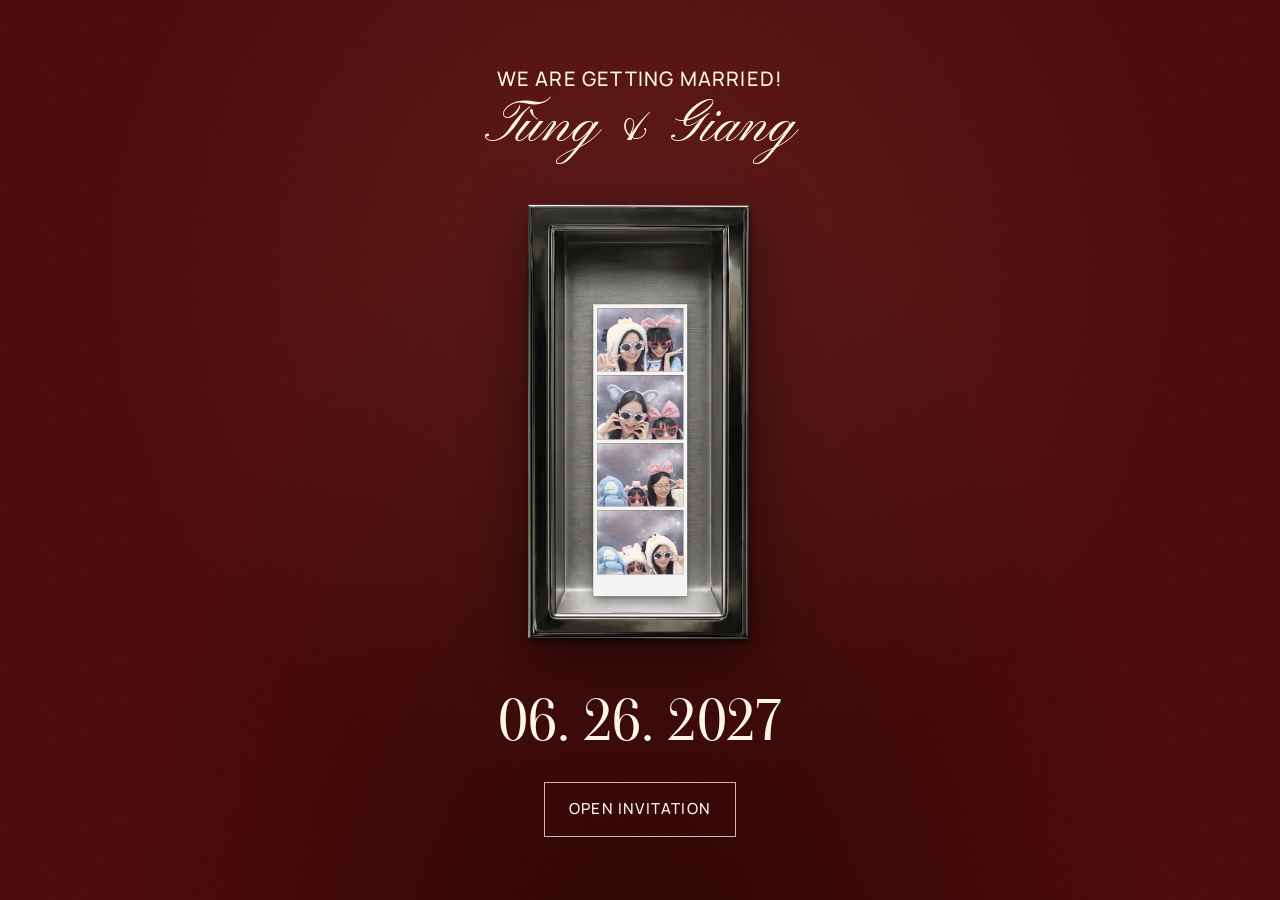
==== commit 8eb28e63: "Add page transitions and show hero strips on narrower screens - Cross-document view transitions betw" ====
--- a/src/index.html
+++ b/src/index.html
@@ -10,7 +10,16 @@
   <link rel="icon" href="data:image/svg+xml,%3Csvg xmlns=%27http://www.w3.org/2000/svg%27 viewBox=%270 0 64 64%27%3E%3Ccircle cx=%2732%27 cy=%2732%27 r=%2730%27 fill=%27%234b0505%27 stroke=%27%23c9a25c%27 stroke-width=%273%27/%3E%3Cpath d=%27M32 46s-14-8-14-17a7 7 0 0 1 14-2 7 7 0 0 1 14 2c0 9-14 17-14 17z%27 fill=%27%23f6ecd9%27/%3E%3C/svg%3E">
   <link rel="stylesheet" href="assets/css/fonts.css">
   <link rel="stylesheet" href="assets/css/style.css">
-  <script>document.documentElement.classList.add("js");</script>
+  <script>
+    document.documentElement.classList.add("js");
+    // Arriving through a view transition: skip entrance fades on shared
+    // elements so the morph lands on visible content.
+    addEventListener("pagereveal", (e) => {
+      if (e.viewTransition) document.documentElement.classList.add("vt-arrive");
+    });
+    // No cross-document view transitions (e.g. Firefox): use the fade fallback.
+    if (!("onpagereveal" in window)) document.documentElement.classList.add("vt-fallback");
+  </script>
 </head>
 <body>
   <main class="booth">
@@ -37,5 +46,7 @@
 
     <a class="btn btn--square" href="invitation.html" data-after style="--i:1">Open invitation</a>
   </main>
+
+  <script src="assets/js/page-transitions.js"></script>
 </body>
 </html>
--- a/src/assets/css/style.css
+++ b/src/assets/css/style.css
@@ -425,7 +425,13 @@
 }
 
 .hero__strip .strip {
-  --strip-w: 150px;
+  /* shrinks with the window so the strips fit beside the names */
+  --strip-w: clamp(100px, 14vw, 150px);
+}
+
+.hero__strip .strip__caption {
+  white-space: nowrap;
+  letter-spacing: 0.18em;
 }
 
 .hero__strip--left {
@@ -438,7 +444,7 @@
   transform: translateY(-46%) rotate(7deg);
 }
 
-@media (min-width: 900px) {
+@media (min-width: 640px) {
   .hero__strip {
     display: block;
   }
@@ -792,6 +798,59 @@
 }
 
 /* ==========================================================================
+   Page transitions (cross-document view transitions)
+   Browsers without support simply navigate as normal.
+   ========================================================================== */
+
+@view-transition {
+  navigation: auto;
+}
+
+/* The couple's names morph between the booth and the invitation hero */
+.booth__intro .script,
+.hero__names {
+  view-transition-name: couple-names;
+}
+
+::view-transition-old(root) {
+  animation: vt-out 0.35s var(--ease-out) both;
+}
+
+::view-transition-new(root) {
+  animation: vt-in 0.5s var(--ease-out) 0.1s both;
+}
+
+::view-transition-group(couple-names) {
+  animation-duration: 0.6s;
+  animation-timing-function: var(--ease-out);
+}
+
+@keyframes vt-out {
+  to { opacity: 0; transform: translateY(-12px); }
+}
+
+@keyframes vt-in {
+  from { opacity: 0; transform: translateY(16px); }
+}
+
+/* Fallback for browsers without cross-document view transitions (Firefox):
+   page-transitions.js adds .is-leaving before navigating. */
+.vt-fallback body {
+  animation: vt-in 0.5s var(--ease-out) both;
+}
+
+.vt-fallback.is-leaving body {
+  animation: vt-out 0.3s var(--ease-out) both;
+}
+
+/* Arriving via a transition: show the names at once so the morph lands */
+.js.vt-arrive .hero .hero__names {
+  animation: none;
+  opacity: 1;
+  transform: none;
+}
+
+/* ==========================================================================
    Reduced motion
    ========================================================================== */
 
@@ -811,4 +870,10 @@
     opacity: 1;
     transform: none;
   }
-}
+
+  ::view-transition-group(*),
+  ::view-transition-old(*),
+  ::view-transition-new(*) {
+    animation: none !important;
+  }
+}
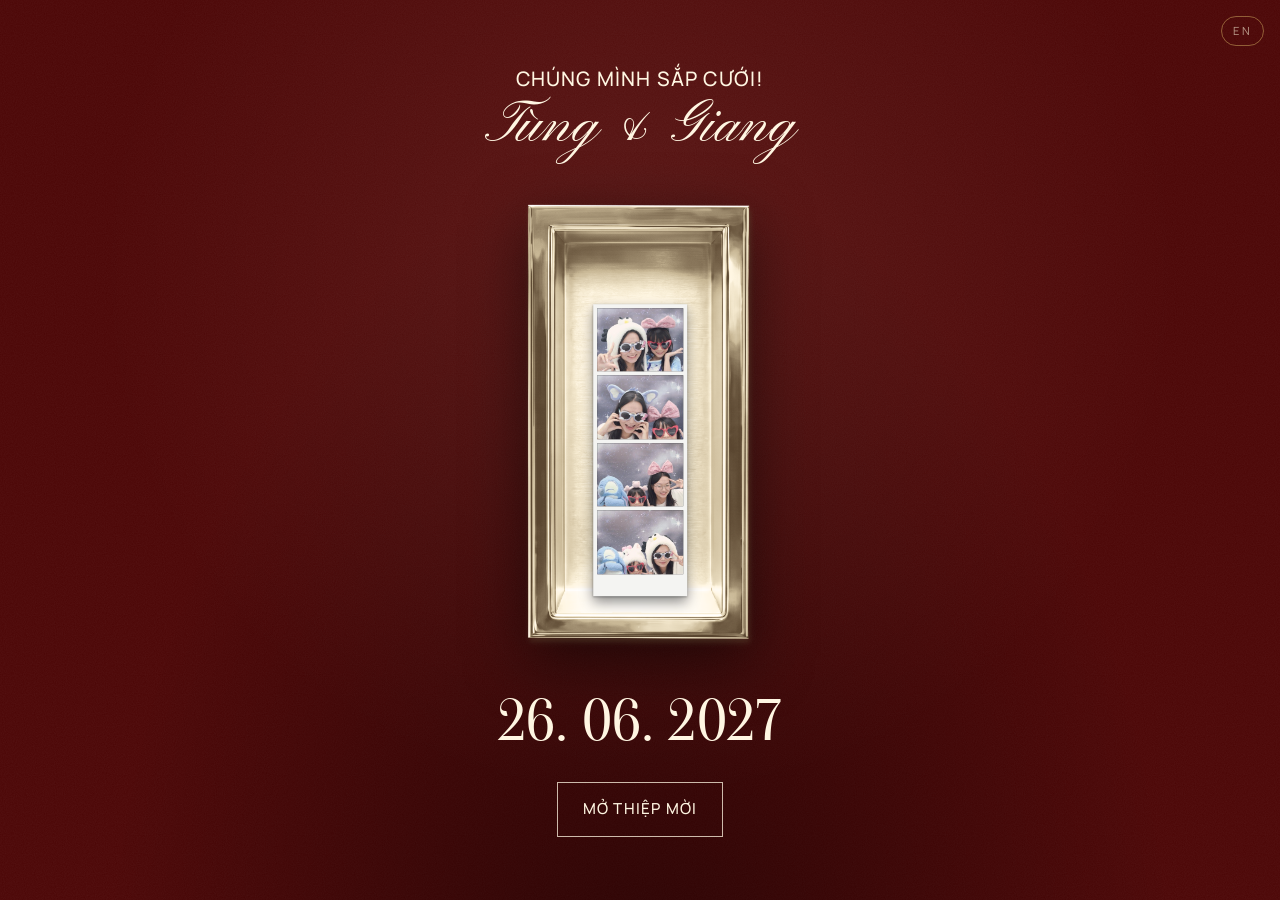
==== commit 10c397c5: "Add personal guest links, reply form and Vietnamese language - Per-guest unguessable links (?g=<toke" ====
--- a/src/index.html
+++ b/src/index.html
@@ -1,17 +1,24 @@
 <!doctype html>
-<html lang="en">
+<html lang="vi">
 <head>
   <meta charset="utf-8">
   <meta name="viewport" content="width=device-width, initial-scale=1">
   <!-- PLACEHOLDER: names -->
-  <title>Tùng &amp; Giang · Save the Date</title>
-  <meta name="description" content="We are getting married — save the date.">
+  <title data-i18n="booth.title">Tùng &amp; Giang · Lưu ngày cưới</title>
+  <meta name="description" content="Chúng mình sắp cưới — hãy lưu lại ngày này nhé." data-i18n-attr="content:booth.desc">
   <meta name="theme-color" content="#4b0505">
   <link rel="icon" href="data:image/svg+xml,%3Csvg xmlns=%27http://www.w3.org/2000/svg%27 viewBox=%270 0 64 64%27%3E%3Ccircle cx=%2732%27 cy=%2732%27 r=%2730%27 fill=%27%234b0505%27 stroke=%27%23c9a25c%27 stroke-width=%273%27/%3E%3Cpath d=%27M32 46s-14-8-14-17a7 7 0 0 1 14-2 7 7 0 0 1 14 2c0 9-14 17-14 17z%27 fill=%27%23f6ecd9%27/%3E%3C/svg%3E">
   <link rel="stylesheet" href="assets/css/fonts.css">
   <link rel="stylesheet" href="assets/css/style.css">
   <script>
     document.documentElement.classList.add("js");
+    // Saved non-default language: hide the page until i18n.js has translated it.
+    try {
+      if (localStorage.getItem("lang") === "en") {
+        document.documentElement.classList.add("i18n-wait");
+        setTimeout(() => document.documentElement.classList.remove("i18n-wait"), 2000);
+      }
+    } catch (e) {}
     // Arriving through a view transition: skip entrance fades on shared
     // elements so the morph lands on visible content.
     addEventListener("pagereveal", (e) => {
@@ -19,12 +26,58 @@
     });
     // No cross-document view transitions (e.g. Firefox): use the fade fallback.
     if (!("onpagereveal" in window)) document.documentElement.classList.add("vt-fallback");
+    // Personal link (?g=<token>): carry the token to the invitation and fetch
+    // the guest's name now, so the invitation can greet them without waiting.
+    const token = new URLSearchParams(location.search).get("g");
+    const guestApi = token && /^[A-Za-z0-9_-]{22}$/.test(token) ? "/api/guest?g=" + token : "";
+    const invitation = "invitation" + (guestApi ? "?g=" + token : "");
+    if (guestApi) {
+      fetch(guestApi)
+        .then((res) => (res.ok ? res.json() : null))
+        .then((guest) => {
+          if (guest && guest.name) localStorage.setItem("guest", JSON.stringify({ token, name: guest.name }));
+        })
+        .catch(() => {});
+    }
+    // Chrome/Edge: render the invitation in the background so it opens instantly.
+    // No speculation rules (Firefox, Safari): prefetch the invitation and its
+    // assets into the cache so opening it doesn't wait on the network.
+    if (HTMLScriptElement.supports && HTMLScriptElement.supports("speculationrules")) {
+      const rules = document.createElement("script");
+      rules.type = "speculationrules";
+      rules.textContent = JSON.stringify({ prerender: [{ urls: [invitation], eagerness: "immediate" }] });
+      document.head.append(rules);
+    } else {
+      [
+        invitation,
+        "assets/js/i18n.js",
+        "assets/js/invitation.js",
+        "assets/img/photo-1.svg",
+        "assets/img/photo-2.svg",
+        "assets/fonts/cormorant-garamond-normal-400-latin.woff2",
+        "assets/fonts/cormorant-garamond-normal-500-latin.woff2",
+        "assets/fonts/cormorant-garamond-italic-400-latin.woff2",
+        "assets/fonts/manrope-normal-400-latin.woff2",
+        "assets/fonts/manrope-normal-600-latin.woff2",
+        "assets/fonts/cormorant-garamond-normal-400-vietnamese.woff2",
+        "assets/fonts/cormorant-garamond-normal-500-vietnamese.woff2",
+        "assets/fonts/manrope-normal-400-vietnamese.woff2",
+        "assets/fonts/manrope-normal-600-vietnamese.woff2",
+        "assets/fonts/pinyon-script-normal-400-vietnamese.woff2",
+      ].forEach((href) => {
+        const link = document.createElement("link");
+        link.rel = "prefetch";
+        link.href = href;
+        document.head.append(link);
+      });
+    }
   </script>
 </head>
 <body>
+  <button class="lang lang--corner" type="button" data-lang-toggle data-i18n="lang.toggle" data-i18n-attr="aria-label:lang.label" aria-label="Switch to English">EN</button>
   <main class="booth">
     <header class="booth__intro">
-      <p class="eyebrow">We are getting married!</p>
+      <p class="eyebrow" data-i18n="booth.eyebrow">Chúng mình sắp cưới!</p>
       <!-- PLACEHOLDER: names -->
       <h1 class="script">Tùng &amp; Giang</h1>
     </header>
@@ -32,7 +85,7 @@
     <div class="shadowbox">
       <img class="shadowbox__frame" src="assets/img/frame.png" alt="" width="408" height="799">
       <div class="shadowbox__recess">
-        <figure class="strip" aria-label="Photo strip of the couple">
+        <figure class="strip" aria-label="Dải ảnh photobooth của cô dâu chú rể" data-i18n-attr="aria-label:booth.strip">
           <div class="strip__frame"><img src="assets/img/photobooth/photo-1.png" alt="" width="317" height="226"></div>
           <div class="strip__frame"><img src="assets/img/photobooth/photo-2.png" alt="" width="316" height="224"></div>
           <div class="strip__frame"><img src="assets/img/photobooth/photo-3.png" alt="" width="316" height="229"></div>
@@ -42,11 +95,15 @@
     </div>
 
     <!-- PLACEHOLDER: date -->
-    <p class="booth__date" data-after style="--i:0"><time datetime="2027-06-26">06. 26. 2027</time></p>
+    <p class="booth__date" data-after style="--i:0"><time datetime="2027-06-26" data-i18n="booth.date">26. 06. 2027</time></p>
 
-    <a class="btn btn--square" href="invitation.html" data-after style="--i:1">Open invitation</a>
+    <a class="btn btn--square" href="invitation" data-after style="--i:1" data-i18n="booth.open">Mở thiệp mời</a>
   </main>
 
+  <script src="assets/js/i18n.js"></script>
+  <script>
+    document.querySelector('a[href="invitation"]').href = invitation;
+  </script>
   <script src="assets/js/page-transitions.js"></script>
 </body>
 </html>
--- a/src/assets/css/fonts.css
+++ b/src/assets/css/fonts.css
@@ -143,3 +143,67 @@
   src: url(../fonts/oranienbaum-normal-400-latin.woff2) format('woff2');
   unicode-range: U+0000-00FF, U+0131, U+0152-0153, U+02BB-02BC, U+02C6, U+02DA, U+02DC, U+0304, U+0308, U+0329, U+2000-206F, U+20AC, U+2122, U+2191, U+2193, U+2212, U+2215, U+FEFF, U+FFFD;
 }
+@font-face {
+  font-family: 'Cormorant Garamond';
+  font-style: italic;
+  font-weight: 400;
+  font-display: swap;
+  src: url(../fonts/cormorant-garamond-italic-400-vietnamese.woff2) format('woff2');
+  unicode-range: U+0102-0103, U+0110-0111, U+0128-0129, U+0168-0169, U+01A0-01A1, U+01AF-01B0, U+0300-0301, U+0303-0304, U+0308-0309, U+0323, U+0329, U+1EA0-1EF9, U+20AB;
+}
+@font-face {
+  font-family: 'Cormorant Garamond';
+  font-style: normal;
+  font-weight: 400;
+  font-display: swap;
+  src: url(../fonts/cormorant-garamond-normal-400-vietnamese.woff2) format('woff2');
+  unicode-range: U+0102-0103, U+0110-0111, U+0128-0129, U+0168-0169, U+01A0-01A1, U+01AF-01B0, U+0300-0301, U+0303-0304, U+0308-0309, U+0323, U+0329, U+1EA0-1EF9, U+20AB;
+}
+@font-face {
+  font-family: 'Cormorant Garamond';
+  font-style: normal;
+  font-weight: 500;
+  font-display: swap;
+  src: url(../fonts/cormorant-garamond-normal-500-vietnamese.woff2) format('woff2');
+  unicode-range: U+0102-0103, U+0110-0111, U+0128-0129, U+0168-0169, U+01A0-01A1, U+01AF-01B0, U+0300-0301, U+0303-0304, U+0308-0309, U+0323, U+0329, U+1EA0-1EF9, U+20AB;
+}
+@font-face {
+  font-family: 'Manrope';
+  font-style: normal;
+  font-weight: 300;
+  font-display: swap;
+  src: url(../fonts/manrope-normal-300-vietnamese.woff2) format('woff2');
+  unicode-range: U+0102-0103, U+0110-0111, U+0128-0129, U+0168-0169, U+01A0-01A1, U+01AF-01B0, U+0300-0301, U+0303-0304, U+0308-0309, U+0323, U+0329, U+1EA0-1EF9, U+20AB;
+}
+@font-face {
+  font-family: 'Manrope';
+  font-style: normal;
+  font-weight: 400;
+  font-display: swap;
+  src: url(../fonts/manrope-normal-400-vietnamese.woff2) format('woff2');
+  unicode-range: U+0102-0103, U+0110-0111, U+0128-0129, U+0168-0169, U+01A0-01A1, U+01AF-01B0, U+0300-0301, U+0303-0304, U+0308-0309, U+0323, U+0329, U+1EA0-1EF9, U+20AB;
+}
+@font-face {
+  font-family: 'Manrope';
+  font-style: normal;
+  font-weight: 500;
+  font-display: swap;
+  src: url(../fonts/manrope-normal-500-vietnamese.woff2) format('woff2');
+  unicode-range: U+0102-0103, U+0110-0111, U+0128-0129, U+0168-0169, U+01A0-01A1, U+01AF-01B0, U+0300-0301, U+0303-0304, U+0308-0309, U+0323, U+0329, U+1EA0-1EF9, U+20AB;
+}
+@font-face {
+  font-family: 'Manrope';
+  font-style: normal;
+  font-weight: 600;
+  font-display: swap;
+  src: url(../fonts/manrope-normal-600-vietnamese.woff2) format('woff2');
+  unicode-range: U+0102-0103, U+0110-0111, U+0128-0129, U+0168-0169, U+01A0-01A1, U+01AF-01B0, U+0300-0301, U+0303-0304, U+0308-0309, U+0323, U+0329, U+1EA0-1EF9, U+20AB;
+}
+@font-face {
+  font-family: 'Pinyon Script';
+  font-style: normal;
+  font-weight: 400;
+  font-display: swap;
+  src: url(../fonts/pinyon-script-normal-400-vietnamese.woff2) format('woff2');
+  unicode-range: U+0102-0103, U+0110-0111, U+0128-0129, U+0168-0169, U+01A0-01A1, U+01AF-01B0, U+0300-0301, U+0303-0304, U+0308-0309, U+0323, U+0329, U+1EA0-1EF9, U+20AB;
+}
--- a/src/assets/css/style.css
+++ b/src/assets/css/style.css
@@ -670,8 +670,8 @@
   margin: 0 auto;
 }
 
-/* RSVP placeholder */
-.rsvp {
+/* Reply */
+.reply {
   max-width: 520px;
   margin: 0 auto;
   padding: 2rem 1.4rem;
@@ -680,7 +680,7 @@
   text-align: left;
 }
 
-.rsvp__note {
+.reply__note {
   margin: 0 0 1.4rem;
   text-align: center;
   font-family: var(--font-sans);
@@ -690,7 +690,7 @@
   color: var(--brass-light);
 }
 
-.rsvp fieldset {
+.reply fieldset {
   display: grid;
   gap: 1rem;
   margin: 0;
@@ -711,7 +711,8 @@
 }
 
 .field input:not([type="radio"]),
-.field select {
+.field select,
+.field textarea {
   width: 100%;
   padding: 0.8rem 1rem;
   border: 1px solid rgba(201, 162, 92, 0.45);
@@ -744,12 +745,29 @@
   color: var(--cream);
 }
 
-.rsvp :disabled {
+.field textarea {
+  resize: vertical;
+}
+
+.reply__status {
+  min-height: 1.4em;
+  margin: 0;
+  text-align: center;
+  font-family: var(--font-serif);
+  font-size: 1.05rem;
+  color: var(--brass-light);
+}
+
+.reply__status.is-error {
+  color: #ffb4a8;
+}
+
+.reply :disabled {
   cursor: not-allowed;
   opacity: 0.7;
 }
 
-.rsvp .btn {
+.reply .btn {
   justify-self: center;
   margin-top: 0.6rem;
 }
@@ -783,6 +801,21 @@
 .js [data-reveal].is-visible {
   opacity: 1;
   transform: none;
+}
+
+/* Guest greeting: hidden until a name is set; room is reserved on personal links */
+.hero__greeting {
+  margin-bottom: 1rem;
+  color: var(--brass-light);
+}
+
+.hero__greeting:empty {
+  display: none;
+}
+
+.has-guest .hero__greeting:empty {
+  display: block;
+  min-height: 1.2em;
 }
 
 /* Hero entrance */
@@ -841,6 +874,12 @@
 
 .vt-fallback.is-leaving body {
   animation: vt-out 0.3s var(--ease-out) both;
+}
+
+/* Prerendered in the background (see index.html): wait to play the hero
+   entrance until the page is actually shown */
+.is-prerendering .hero [data-enter] {
+  animation-play-state: paused;
 }
 
 /* Arriving via a transition: show the names at once so the morph lands */
@@ -877,3 +916,38 @@
     animation: none !important;
   }
 }
+
+/* Language toggle */
+.i18n-wait body {
+  visibility: hidden;
+}
+
+.lang {
+  padding: 0.3rem 0.7rem;
+  border: 1px solid rgba(201, 162, 92, 0.55);
+  border-radius: 999px;
+  background: transparent;
+  color: var(--muted);
+  font: inherit;
+  font-size: 0.7rem;
+  letter-spacing: 0.2em;
+  cursor: pointer;
+}
+
+.lang:hover {
+  color: var(--cream-soft);
+}
+
+.lang--corner {
+  position: absolute;
+  top: 16px;
+  right: 16px;
+  z-index: 5;
+  font-family: var(--font-sans);
+}
+
+.topbar__end {
+  display: inline-flex;
+  align-items: center;
+  gap: 1rem;
+}
